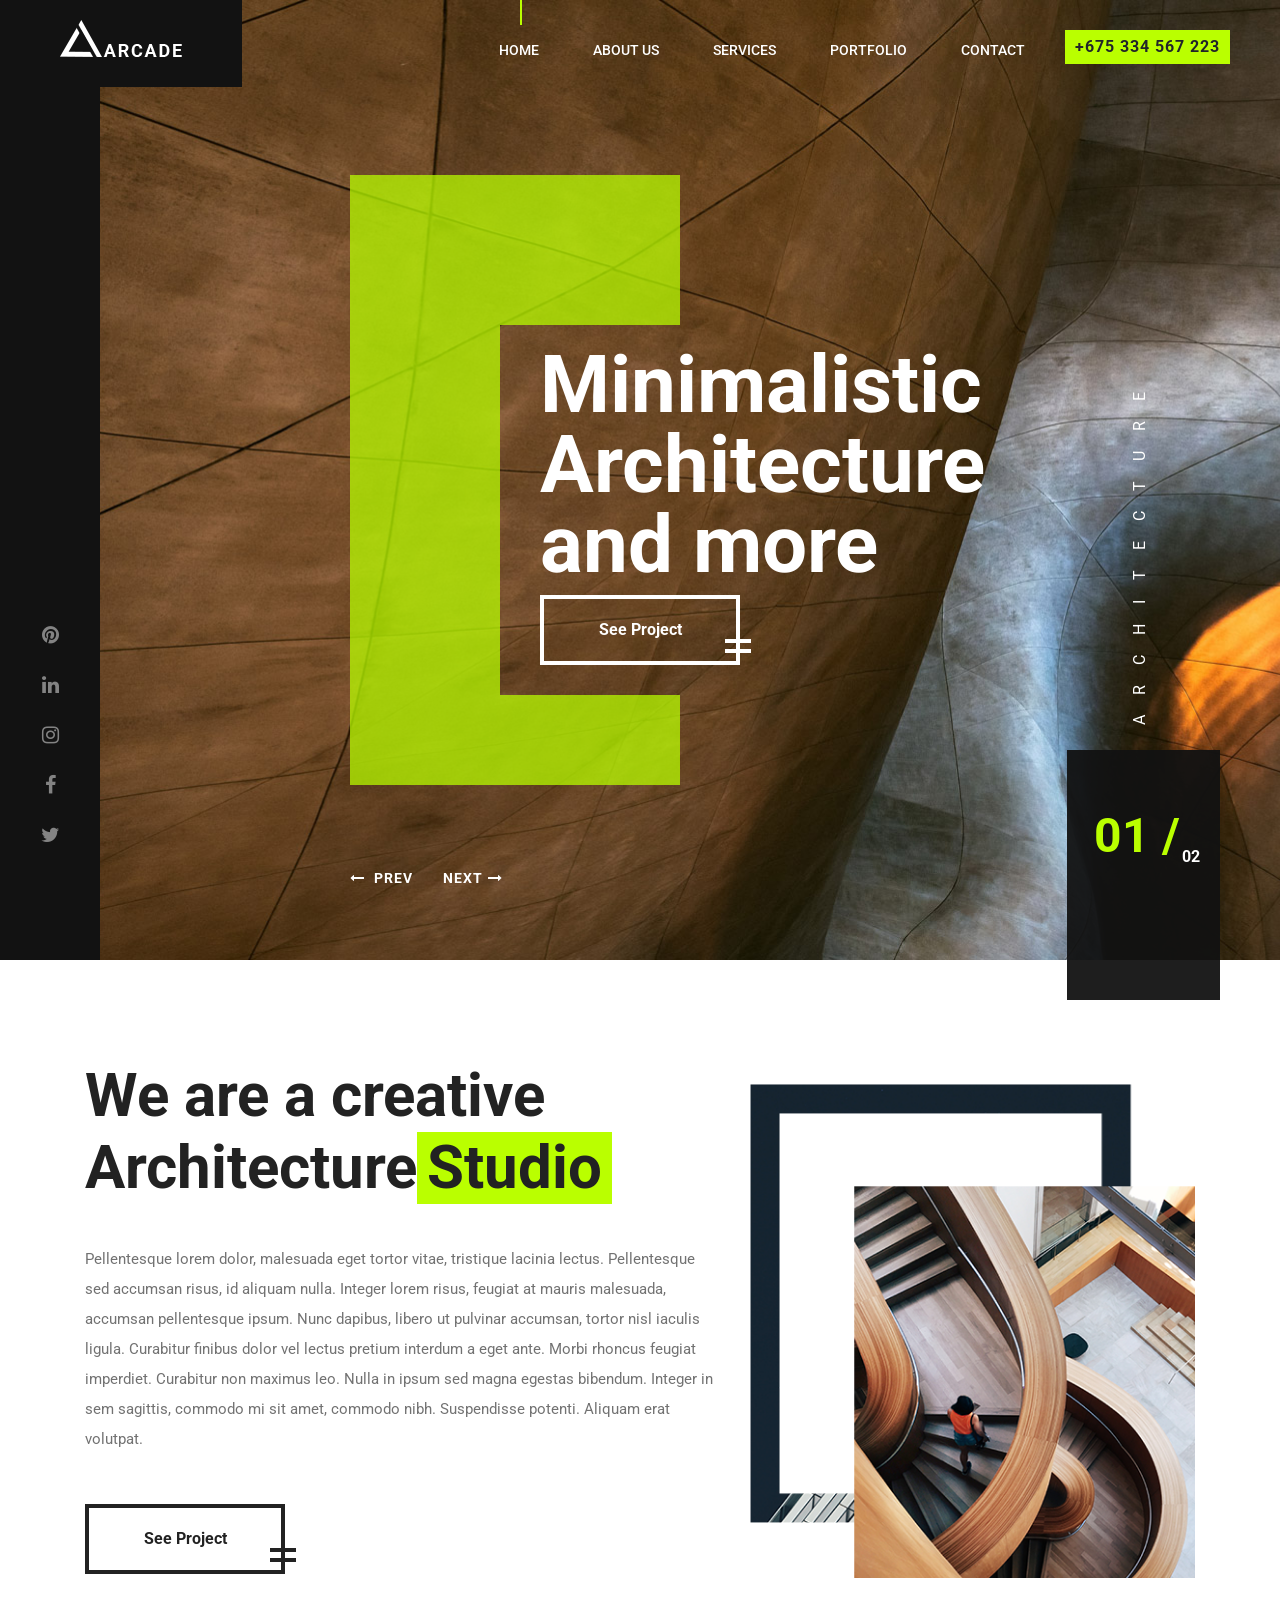
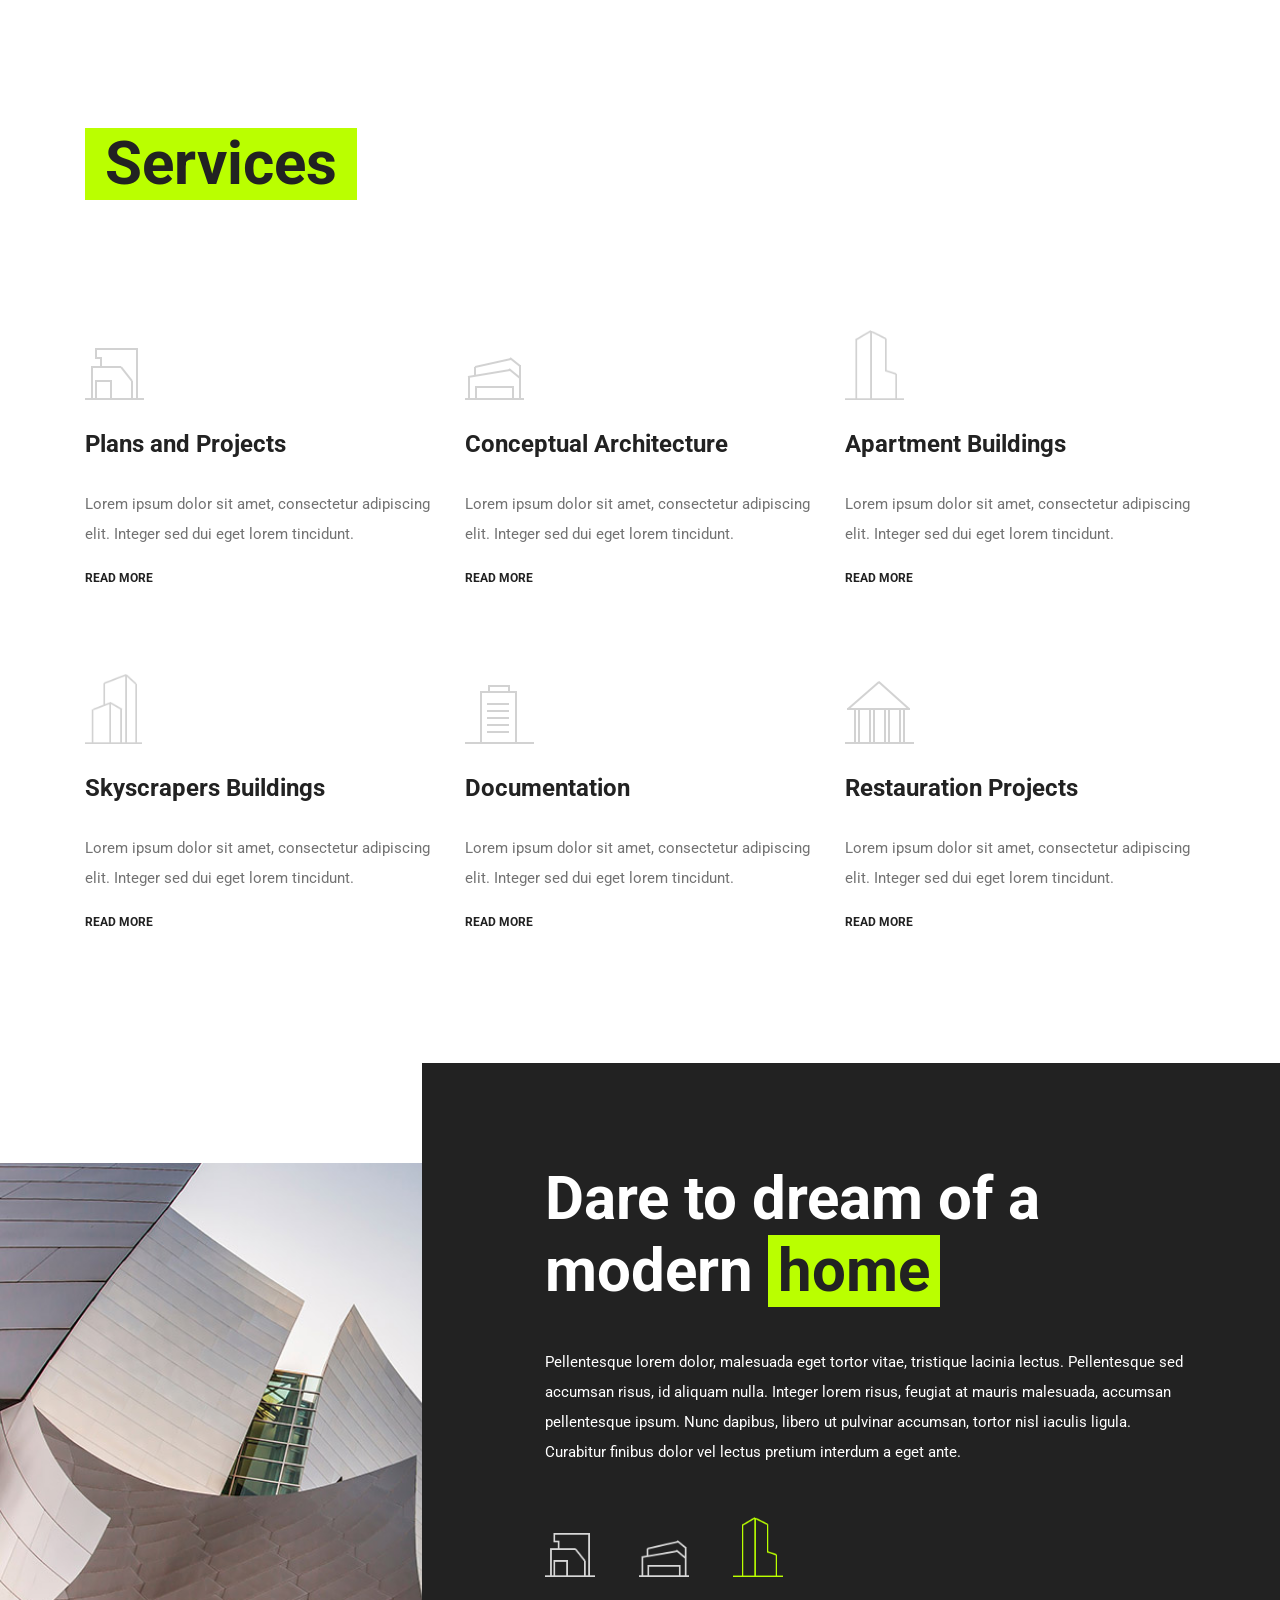
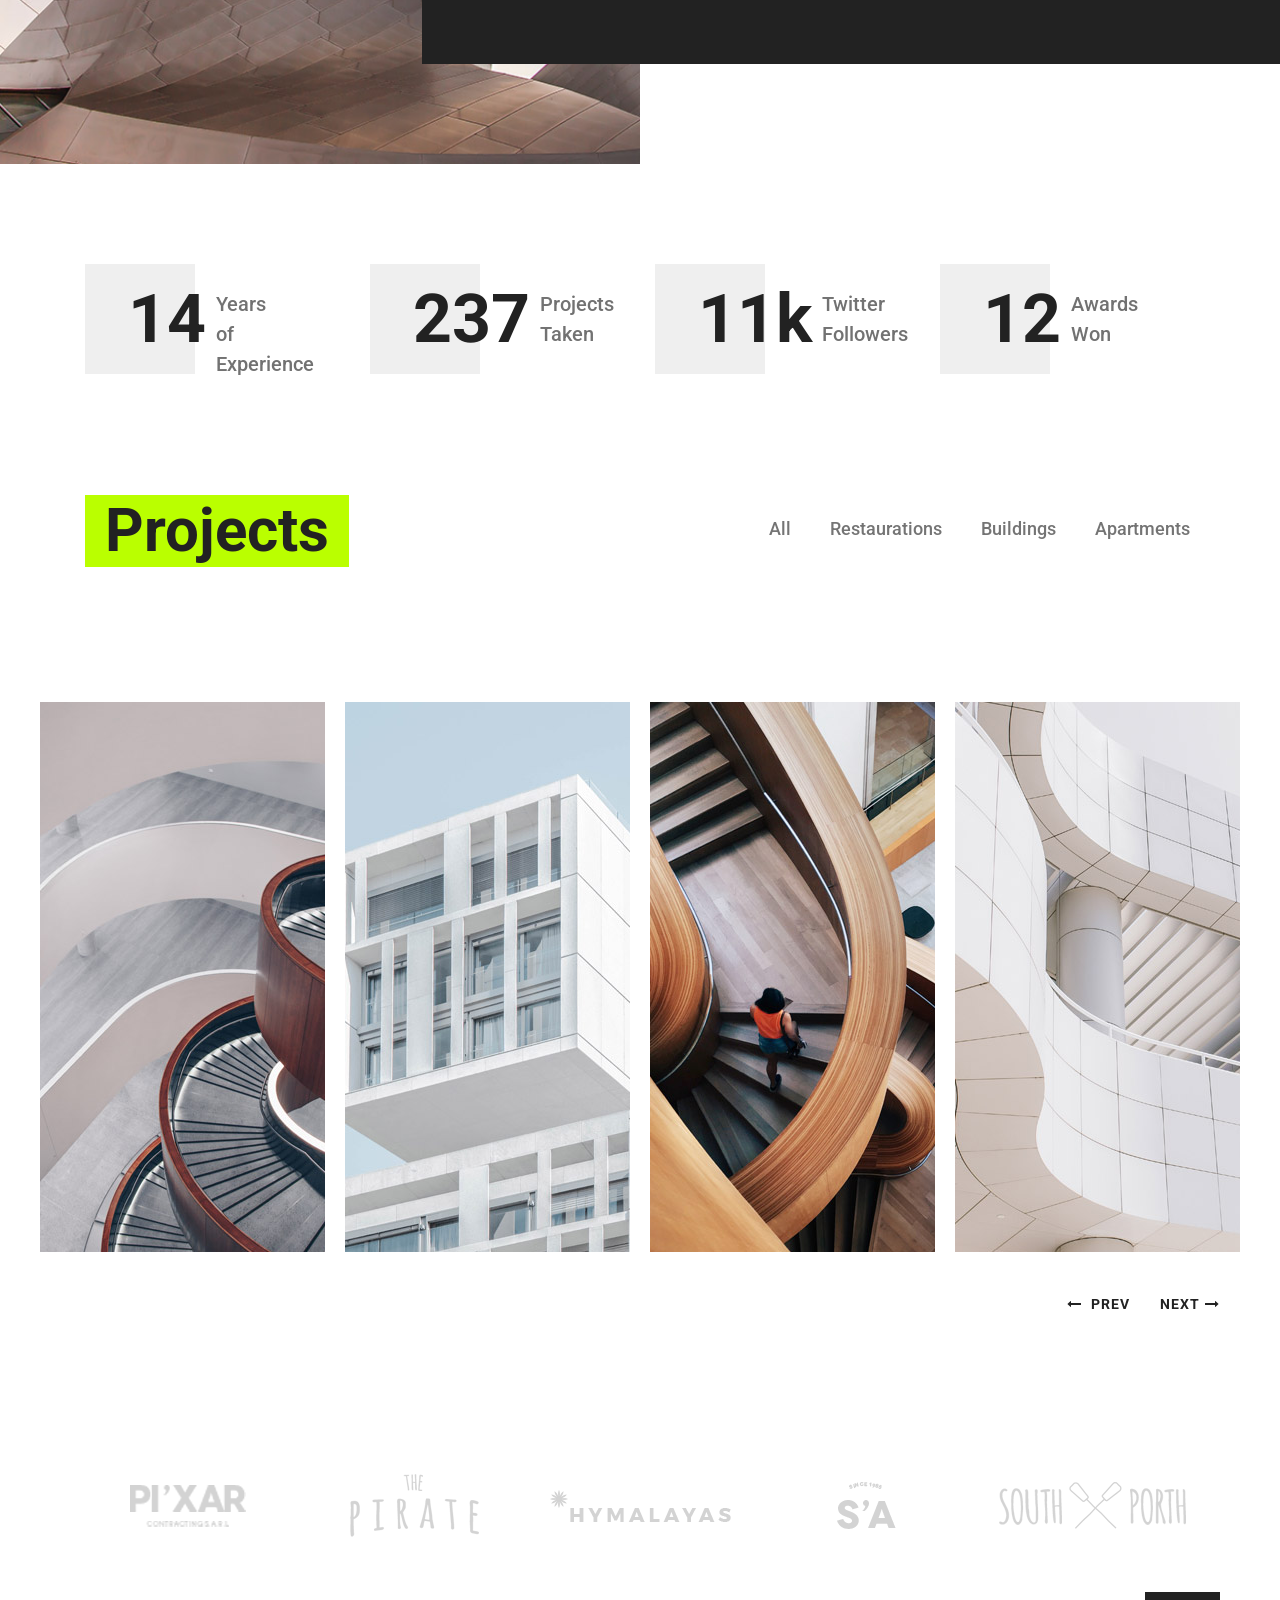
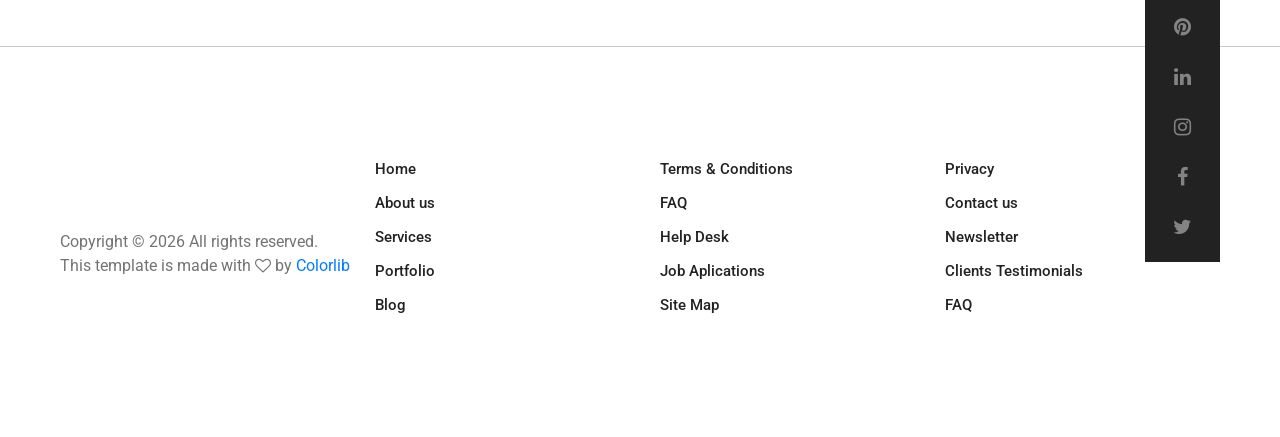
==== index.html @ 931fab8c "adding html" ====
<!DOCTYPE html>
<html lang="en">
<head>
	<title>Arcade - Architecture</title>
	<meta charset="UTF-8">
	<meta name="description" content="Arcade - Architecture Template">
	<meta name="keywords" content="arcade, architecture, onepage, creative, html">
	<meta name="viewport" content="width=device-width, initial-scale=1.0">
	<!-- Favicon -->   
	<link href="img/favicon.ico" rel="shortcut icon"/>

	<!-- Google Fonts -->
	<link href="https://fonts.googleapis.com/css?family=Roboto:300,400,500,700" rel="stylesheet">

	<!-- Stylesheets -->
	<link rel="stylesheet" href="css/bootstrap.min.css"/>
	<link rel="stylesheet" href="css/font-awesome.min.css"/>
	<link rel="stylesheet" href="css/animate.css"/>
	<link rel="stylesheet" href="css/owl.carousel.css"/>
	<link rel="stylesheet" href="css/style.css"/>


	<!--[if lt IE 9]>
	  <script src="https://oss.maxcdn.com/html5shiv/3.7.2/html5shiv.min.js"></script>
	  <script src="https://oss.maxcdn.com/respond/1.4.2/respond.min.js"></script>
	<![endif]-->

</head>
<body>
	<!-- Page Preloder -->
	<div id="preloder">
		<div class="loader"></div>
	</div>
	
	<!-- Header section start -->   
	<header class="header-area">
		<a href="home.html" class="logo-area">
			<img src="img/logo.png" alt="">
		</a>
		<div class="nav-switch">
			<i class="fa fa-bars"></i>
		</div>
		<div class="phone-number">+675 334 567 223</div>
		<nav class="nav-menu">
			<ul>
				<li class="active"><a href="home.html">Home</a></li>
				<li><a href="about.html">About us</a></li>
				<li><a href="service.html">Services</a></li>
				<li><a href="portfolio.html">Portfolio</a></li>
				<li><a href="contact.html">Contact</a></li>
			</ul>
		</nav>
	</header>
	<!-- Header section end -->   


	<!-- Hero section start -->
	<section class="hero-section">
		<!-- left social link ber -->
		<div class="left-bar">
			<div class="left-bar-content">
				<div class="social-links">
					<a href="#"><i class="fa fa-pinterest"></i></a>
					<a href="#"><i class="fa fa-linkedin"></i></a>
					<a href="#"><i class="fa fa-instagram"></i></a>
					<a href="#"><i class="fa fa-facebook"></i></a>
					<a href="#"><i class="fa fa-twitter"></i></a>
				</div>
			</div>
		</div>
		<!-- hero slider area -->
		<div class="hero-slider">
			<div class="hero-slide-item set-bg" data-setbg="img/bg.jpg">
				<div class="slide-inner">
					<div class="slide-content">
					<h2>Minimalistic <br>Architecture <br> and more</h2>
					<a href="#" class="site-btn sb-light">See Project</a>
					</div>	
				</div>
			</div>	
			<div class="hero-slide-item set-bg" data-setbg="img/bg.jpg">
				<div class="slide-inner">
					<div class="slide-content">
					<h2>Minimalistic <br>Architecture <br> and more</h2>
					<a href="#" class="site-btn sb-light">See Project</a>
					</div>	
				</div>
			</div>	
		</div>
		<div class="slide-num-holder" id="snh-1"></div>
		<div class="hero-right-text">architecture</div>
	</section>
	<!-- Hero section end -->


	<!-- Intro section start -->
	<section class="intro-section pt100 pb50">
		<div class="container">
			<div class="row">
				<div class="col-lg-7 intro-text mb-5 mb-lg-0">
					<h2 class="sp-title">We are a creative Architecture<span>Studio</span></h2>
					<p>Pellentesque lorem dolor, malesuada eget tortor vitae, tristique lacinia lectus. Pellentesque sed accumsan risus, id aliquam nulla. Integer lorem risus, feugiat at mauris malesuada, accumsan pellentesque ipsum. Nunc dapibus, libero ut pulvinar accumsan, tortor nisl iaculis ligula. Curabitur finibus dolor vel lectus pretium interdum a eget ante. Morbi rhoncus feugiat imperdiet. Curabitur non maximus leo. Nulla in ipsum sed magna egestas bibendum. Integer in sem sagittis, commodo mi sit amet, commodo nibh. Suspendisse potenti. Aliquam erat volutpat. </p>
					<a href="#" class="site-btn sb-dark">See Project</a>
				</div>
				<div class="col-lg-5 pt-4">
					<img src="img/intro.png" alt="">
				</div>
			</div>
		</div>
	</section>
	<!-- Intro section end -->


	<!-- Service section start -->
	<section class="service-section spad">
		<div class="container">
			<div class="section-title">
				<h2>Services</h2>
			</div>
			<div class="row">
				<div class="col-lg-4 col-md-6">
					<div class="service-box">
						<div class="sb-icon">
							<div class="sb-img-icon">
								<img src="img/icon/dark/1.png" alt="">
							</div>
						</div>
						<h3>Plans and Projects</h3>
						<p>Lorem ipsum dolor sit amet, consectetur adipiscing elit. Integer sed dui eget lorem tincidunt.</p>
						<a href="#" class="readmore">READ MORE</a>
					</div>
				</div>
				<div class="col-lg-4 col-md-6">
					<div class="service-box">
						<div class="sb-icon">
							<div class="sb-img-icon">
								<img src="img/icon/dark/2.png" alt="">
							</div>
						</div>
						<h3>Conceptual Architecture</h3>
						<p>Lorem ipsum dolor sit amet, consectetur adipiscing elit. Integer sed dui eget lorem tincidunt.</p>
						<a href="#" class="readmore">READ MORE</a>
					</div>
				</div>
				<div class="col-lg-4 col-md-6">
					<div class="service-box">
						<div class="sb-icon">
							<div class="sb-img-icon">
								<img src="img/icon/dark/3.png" alt="">
							</div>
						</div>
						<h3>Apartment Buildings</h3>
						<p>Lorem ipsum dolor sit amet, consectetur adipiscing elit. Integer sed dui eget lorem tincidunt.</p>
						<a href="#" class="readmore">READ MORE</a>
					</div>
				</div>
				<div class="col-lg-4 col-md-6">
					<div class="service-box">
						<div class="sb-icon">
							<div class="sb-img-icon">
								<img src="img/icon/dark/4.png" alt="">
							</div>
						</div>
						<h3>Skyscrapers Buildings</h3>
						<p>Lorem ipsum dolor sit amet, consectetur adipiscing elit. Integer sed dui eget lorem tincidunt.</p>
						<a href="#" class="readmore">READ MORE</a>
					</div>
				</div>
				<div class="col-lg-4 col-md-6">
					<div class="service-box">
						<div class="sb-icon">
							<div class="sb-img-icon">
								<img src="img/icon/dark/5.png" alt="">
							</div>
						</div>
						<h3>Documentation</h3>
						<p>Lorem ipsum dolor sit amet, consectetur adipiscing elit. Integer sed dui eget lorem tincidunt.</p>
						<a href="#" class="readmore">READ MORE</a>
					</div>
				</div>
				<div class="col-lg-4 col-md-6">
					<div class="service-box">
						<div class="sb-icon">
							<div class="sb-img-icon">
								<img src="img/icon/dark/6.png" alt="">
							</div>
						</div>
						<h3>Restauration Projects</h3>
						<p>Lorem ipsum dolor sit amet, consectetur adipiscing elit. Integer sed dui eget lorem tincidunt.</p>
						<a href="#" class="readmore">READ MORE</a>
					</div>
				</div>
			</div>
		</div>
	</section>
	<!-- Service section end -->



	<!-- CTA section start -->
	<section class="cta-section pt100 pb50">
		<div class="cta-image-box"></div>
		<div class="container">
			<div class="row">
				<div class="col-lg-7 pl-lg-0 offset-lg-5 cta-content">
					<h2 class="sp-title">Dare to dream of a modern <span>home</span></h2>
					<p>Pellentesque lorem dolor, malesuada eget tortor vitae, tristique lacinia lectus. Pellentesque sed accumsan risus, id aliquam nulla. Integer lorem risus, feugiat at mauris malesuada, accumsan pellentesque ipsum. Nunc dapibus, libero ut pulvinar accumsan, tortor nisl iaculis ligula. Curabitur finibus dolor vel lectus pretium interdum a eget ante. </p>
					<div class="cta-icons">
						<div class="cta-img-icon">
							<img src="img/icon/light/1.png" alt="">
						</div>
						<div class="cta-img-icon">
							<img src="img/icon/light/2.png" alt="">
						</div>
						<div class="cta-img-icon">
							<img src="img/icon/color/3.png" alt="">
						</div>
					</div>
				</div>
			</div>
		</div>
	</section>
	<!-- CTA section end -->


	<!-- Milestones section Start -->
	<section class="milestones-section spad">
		<div class="container">
			<div class="row">
				<div class="col-lg-3 col-md-6">
					<div class="milestone">
						<h2>14</h2>
						<p>Years <br>of <br>Experience</p>
					</div>
				</div>
				<div class="col-lg-3 col-md-6">
					<div class="milestone">
						<h2>237</h2>
						<p>Projects <br>Taken</p>
					</div>
				</div>
				<div class="col-lg-3 col-md-6">
					<div class="milestone">
						<h2>11k</h2>
						<p>Twitter <br>Followers</p>
					</div>
				</div>
				<div class="col-lg-3 col-md-6">
					<div class="milestone">
						<h2>12</h2>
						<p>Awards <br>Won</p>
					</div>
				</div>
			</div>
		</div>
	</section>
	<!-- Milestones section end -->


	<!-- Projects section start -->
	<div class="projects-section pb50">
		<div class="container">
			<div class="row">
				<div class="col-lg-3">
					<div class="section-title">
						<h1>Projects</h1>
					</div>
				</div>
				<div class="col-lg-9">
					<ul class="projects-filter-nav">
						<li class="btn-filter" data-filter="*">All</li>
						<li class="btn-filter" data-filter=".rest">Restaurations</li>
						<li class="btn-filter" data-filter=".build">Buildings</li>
						<li class="btn-filter" data-filter=".apart">Apartments</li>
					</ul>
				</div>
			</div>
		</div>                      
		<div id="projects-carousel" class="projects-slider">
			<div class="single-project set-bg rest" data-setbg="img/projects/1.jpg">
				<div class="project-content">
					<h2>Biggest <br> Restaurations</h2>
					<p>Jan 19, 2018</p>
					<a href="#" class="seemore">See Project </a>
				</div>
			</div>
			<div class="single-project set-bg build" data-setbg="img/projects/2.jpg">
				<div class="project-content">
					<h2>Office <br> Building</h2>
					<p>Jan 19, 2018</p>
					<a href="#" class="seemore">See Project </a>
				</div>
			</div>
			<div class="single-project set-bg apart" data-setbg="img/projects/3.jpg">
				<div class="project-content">
					<h2>Nice <br> Apartments</h2>
					<p>Jan 19, 2018</p>
					<a href="#" class="seemore">See Project </a>
				</div>
			</div>
			<div class="single-project set-bg rest" data-setbg="img/projects/4.jpg">
				<div class="project-content">
					<h2>Biggest <br> Restaurations</h2>
					<p>Jan 19, 2018</p>
					<a href="#" class="seemore">See Project </a>
				</div>
			</div>
			<div class="single-project set-bg apart" data-setbg="img/projects/2.jpg">
				<div class="project-content">
					<h2>Office <br> Building</h2>
					<p>Jan 19, 2018</p>
					<a href="#" class="seemore">See Project </a>
				</div>
			</div>
		</div>
	</div>
	<!-- Projects section end -->


	<!-- Clients section start -->
	<div class="client-section spad">
		<div class="container">
			<div id="client-carousel" class="client-slider">
				<div class="single-brand">
					<a href="#">
						<img src="img/clients/1.png" alt="">
					</a>
				</div>
				<div class="single-brand">
					<a href="#">
						<img src="img/clients/2.png" alt="">
					</a>
				</div>
				<div class="single-brand">
					<a href="#">
						<img src="img/clients/3.png" alt="">
					</a>
				</div>
				<div class="single-brand">
					<a href="#">
						<img src="img/clients/4.png" alt="">
					</a>
				</div>
				<div class="single-brand">
					<a href="#">
						<img src="img/clients/5.png" alt="">
					</a>
				</div>
			</div>
		</div>
	</div>
	<!-- Clients section end -->


	<!-- Footer section start -->
	<footer class="footer-section">
		<div class="footer-social">
			<div class="social-links">
				<a href="#"><i class="fa fa-pinterest"></i></a>
				<a href="#"><i class="fa fa-linkedin"></i></a>
				<a href="#"><i class="fa fa-instagram"></i></a>
				<a href="#"><i class="fa fa-facebook"></i></a>
				<a href="#"><i class="fa fa-twitter"></i></a>
			</div>
		</div>
		<div class="container">
			<div class="row">
				<div class="col-lg-9 offset-lg-3">
					<div class="row">
						<div class="col-md-4">
							<div class="footer-item">
								<ul>
									<li><a href="#">Home</a></li>
									<li><a href="#">About us</a></li>
									<li><a href="#">Services</a></li>
									<li><a href="#">Portfolio</a></li>
									<li><a href="#">Blog</a></li>
								</ul>
							</div>
						</div>
						<div class="col-md-4">
							<div class="footer-item">
								<ul>
									<li><a href="#">Terms & Conditions</a></li>
									<li><a href="#">FAQ</a></li>
									<li><a href="#">Help Desk</a></li>
									<li><a href="#">Job Aplications</a></li>
									<li><a href="#">Site Map</a></li>
								</ul>
							</div>
						</div>
						<div class="col-md-4">
							<div class="footer-item">
								<ul>
									<li><a href="#">Privacy</a></li>
									<li><a href="#">Contact us</a></li>
									<li><a href="#">Newsletter</a></li>
									<li><a href="#">Clients Testimonials</a></li>
									<li><a href="#">FAQ</a></li>
								</ul>
							</div>
						</div>
					</div>
				</div>
			</div>
		</div>

		<!-- Link back to Colorlib can't be removed. Template is licensed under CC BY 3.0. -->
     <div class="copyright">Copyright &copy; <script>document.write(new Date().getFullYear());</script> All rights reserved.  <br>This template is made with <i class="fa fa-heart-o" aria-hidden="true"></i> by <a href="https://colorlib.com" target="_blank">Colorlib</a></div>
    <!-- Link back to Colorlib can't be removed. Template is licensed under CC BY 3.0. -->

	</footer>
	<!-- Footer section end -->




	<!--====== Javascripts & Jquery ======-->
	<script src="js/jquery-2.1.4.min.js"></script>
	<script src="js/bootstrap.min.js"></script>
	<script src="js/isotope.pkgd.min.js"></script>
	<script src="js/owl.carousel.min.js"></script>
	<script src="js/jquery.owl-filter.js"></script>
	<script src="js/magnific-popup.min.js"></script>
	<script src="js/circle-progress.min.js"></script>
	<script src="js/main.js"></script>
</body>
</html>
---- css/style.css ----
/* =================================
------------------------------------
  Arcade - Architecture
  Version: 1.0
 ------------------------------------ 
 ====================================*/





/*----------------------------------------*/
/* Template default CSS
/*----------------------------------------*/
html,
body {
	height: 100%;
	font-family: 'Roboto', sans-serif;
}

h1,
h2,
h3,
h4,
h5,
h6 {
	color: #222222;
	margin: 0;
	margin-bottom: 10px;
	font-weight: 700;
}

h1 {
	font-size: 60px;
	margin-bottom: 40px;
}

h1 span {
	background: #baff00;
	padding: 0 10px;
	color: #222222;
	display: inline-block;
}

h2 {
	font-size: 36px;
}

h3 {
	font-size: 24px;
	margin-bottom: 30px;
}

h4 {
	font-size: 15px;
}

p {
	font-size: 15px;
	color: #727272;
	line-height: 2;
}

img {
	max-width: 100%;
}

input:focus,
select:focus,
button:focus,
textarea:focus {
	outline: none;
}

a:hover,
a:focus {
	text-decoration: none;
	outline: none;
}

ul,
ol {
	padding: 0;
	margin: 0;
}

/*------------------------
  Helper css
--------------------------*/
.sp-title {
	font-size: 60px;
	margin-bottom: 40px;
}

.sp-title span {
	background: #baff00;
	padding: 0 10px;
	color: #222222;
	display: inline-block;
}

.pt100 {
	padding-top: 100px;
}

.pb100 {
	padding-bottom: 100px;
}

.pt50 {
	padding-top: 50px;
}

.pb50 {
	padding-bottom: 50px;
}

.mb100 {
	margin-bottom: 100px;
}

.spad {
	padding: 100px 0;
}

.section-title {
	margin-bottom: 75px;
}

.section-title h1,
.section-title h2 {
	display: inline-block;
	background: #baff00;
	padding: 0 20px;
	margin-bottom: 0;
	font-size: 60px;
}

.set-bg {
	background-size: cover;
	background-repeat: no-repeat;
}

/*------------------------
  Common element css
--------------------------*/
/*=== Preloder ===*/
#preloder {
	position: fixed;
	width: 100%;
	height: 100%;
	top: 0;
	left: 0;
	z-index: 999999;
	background: #fff;
}

.loader {
	width: 30px;
	height: 30px;
	border: 3px solid #000;
	position: absolute;
	top: 50%;
	left: 50%;
	margin-top: -13px;
	margin-left: -13px;
	border-radius: 60px;
	border-left-color: transparent;
	animation: loader 0.8s linear infinite;
	-webkit-animation: loader 0.8s linear infinite;
	}

@keyframes loader {
	0% {
		transform: rotate(0deg);
	}
	50% {
		transform: rotate(180deg);
	}
	100% {
		transform: rotate(360deg);
	}
}

@-webkit-keyframes loader {
	0% {
		-webkit-transform: rotate(0deg);
	}
	50% {
		-webkit-transform: rotate(180deg);
	}
	100% {
		-webkit-transform: rotate(360deg);
	}
}
.site-btn {
	display: inline-block;
	font-weight: 700;
	border: 4px solid;
	min-width: 200px;
	text-align: center;
	padding: 19px 0;
	position: relative;
	background-color: transparent;
	margin-right: 15px;
	z-index: 1;
}

.site-btn:after,
.site-btn:before {
	position: absolute;
	content: "";
	width: 26px;
	height: 4px;
	right: -15px;
}

.site-btn:after {
	bottom: 8px;
}

.site-btn:before {
	bottom: 18px;
}

.site-btn.sb-light {
	color: #fff;
}

.site-btn.sb-light:after,
.site-btn.sb-light:before {
	background: #fff;
}

.site-btn.sb-dark {
	color: #222222;
}

.site-btn.sb-dark:after,
.site-btn.sb-dark:before {
	background: #222222;
}

.site-btn.sb-solid-color {
	background: #baff00;
	border-color: #baff00;
}

.site-btn.sb-solid-color:after,
.site-btn.sb-solid-color:before {
	background: #222222;
}

.site-btn.sb-solid-dark {
	background: #222;
	border-color: #222;
	color: #baff00;
}

.site-btn.sb-solid-dark:after,
.site-btn.sb-solid-dark:before {
	background: #baff00;
}

.element {
	margin-bottom: 100px;
}

/*===  Accordion ===*/
.accordion-area .panel {
	margin-bottom: 15px;
}

.accordion-area .panel-header {
	background: #f0f0f0;
	display: block;
	padding: 12px 50px;
	font-size: 14px;
	font-weight: 700;
	position: relative;
	-webkit-transition: all 0.4s ease-out 0s;
	-o-transition: all 0.4s ease-out 0s;
	transition: all 0.4s ease-out 0s;
}

.accordion-area .panel-header.active {
	background: #baff00;
}

.accordion-area .panel-header.active .panel-link:after {
	content: "-";
}

.accordion-area .panel-header.active .panel-link.collapsed:after {
	content: "+";
}

.accordion-area .panel-link {
	position: absolute;
	right: 0;
	top: 0;
	height: 100%;
	width: 50px;
	background: #baff00;
	border: none;
	cursor: pointer;
}

.accordion-area .panel-body p {
	font-size: 14px;
	margin-bottom: 0;
	padding-top: 25px;
}

.accordion-area .panel-body {
	padding: 0 5px;
}

.accordion-area .panel-link:after {
	content: "+";
	position: absolute;
	left: 50%;
	font-size: 16px;
	font-weight: 700;
	top: 50%;
	line-height: 16px;
	margin-top: -8px;
	margin-left: -4px;
}

/*===  Tab  ===*/
.tab-element .nav-tabs {
	border-bottom: none;
	margin-bottom: 35px;
}

.tab-element .nav-tabs .nav-link {
	border: none;
	background: #f0f0f0;
	border-radius: 0;
	margin-right: 5px;
	font-size: 14px;
	font-weight: 500;
	color: #222;
	padding: 15px 30px;
}

.tab-element .nav-tabs .nav-link.active {
	background: #baff00;
}

.tab-element .nav-tabs .nav-link.active,
.tab-element .nav-tabs .nav-link:hover {
	border: none;
}

.tab-element .tab-pane h4 {
	font-size: 18px;
	margin: 25px 0 20px;
}

.tab-element .tab-pane p {
	font-size: 14px;
}

/*===  Loader ===*/
.circle-progress {
	text-align: center;
	padding-top: 30px;
	display: inline-block;
}

.circle-progress .prog-circle {
	position: relative;
	margin-bottom: -155px;
}

.circle-progress .prog-circle:after {
	position: absolute;
	content: "";
	width: 177px;
	height: 177px;
	left: 9px;
	top: 9px;
	border-radius: 50%;
	border: 2px solid #fff;
	z-index: 1;
}

.circle-progress canvas {
	-webkit-transform: rotate(90deg);
	-ms-transform: rotate(90deg);
	transform: rotate(90deg);
}

.circle-progress .progress-info {
	width: 100%;
	border-radius: 150px;
	margin: 0 auto;
	padding-top: 22px;
}

.circle-progress .progress-info h2 {
	font-size: 48px;
}

.circle-progress .prog-title {
	text-align: center;
	margin-top: 100px;
}

.circle-progress .prog-title h3 {
	font-size: 18px;
	color: #727272;
}

.img-popup-warp .mfp-content {
	opacity: 0;
	-webkit-transform: scale(0.8);
	    -ms-transform: scale(0.8);
	        transform: scale(0.8);
	-webkit-transition: all 0.4s;
	-o-transition: all 0.4s;
	transition: all 0.4s;
}

.img-popup-warp.mfp-ready .mfp-content {
	opacity: 1;
	-webkit-transform: scale(1);
	    -ms-transform: scale(1);
	        transform: scale(1);
}

/*----------------------------------------*/
/*  Header CSS
/*----------------------------------------*/
.header-area {
	position: absolute;
	width: 100%;
	top: 0;
	z-index: 50;
}

.logo-area {
	float: left;
	display: inline-block;
	background: #121212;
	padding: 20px 60px 30px;
}

.phone-number {
	float: right;
	display: inline-block;
	padding: 5px 10px;
	background: #baff00;
	font-weight: 700;
	letter-spacing: 1px;
	margin-top: 30px;
	margin-right: 50px;
}

.nav-switch {
	display: none;
}

.nav-menu {
	display: inline-block;
	float: right;
}

.nav-menu ul {
	list-style: none;
}

.nav-menu ul li {
	display: inline;
}

.nav-menu ul li a {
	display: inline-block;
	padding: 40px 10px 5px;
	text-transform: uppercase;
	margin-right: 30px;
	font-size: 14px;
	color: #fff;
	font-weight: 500;
	position: relative;
}

.nav-menu ul li a:after {
	position: absolute;
	content: "";
	width: 2px;
	height: 0;
	left: 50%;
	margin-left: 1px;
	top: 0;
	background: #baff00;
	-webkit-transition: all 0.4s;
	-o-transition: all 0.4s;
	transition: all 0.4s;
}

.nav-menu ul li a:hover:after {
	height: 25px;
}

.nav-menu ul li.active>a:after {
	height: 25px;
}

/*---------------------------------------*/
/*  Hero Section CSS
/*----------------------------------------*/
.hero-section {
	height: 960px;
	background: #ededed;
	position: relative;
}

.left-bar {
	position: absolute;
	width: 100px;
	height: 100%;
	background: #121212;
	z-index: 20;
}

.left-bar .left-bar-content {
	position: absolute;
	width: 100%;
	bottom: 0;
	text-align: center;
	margin-bottom: 90px;
}

.social-links a {
	display: block;
	color: #838383;
	margin-bottom: 20px;
	font-size: 20px;
	-webkit-transition: all 0.4s;
	-o-transition: all 0.4s;
	transition: all 0.4s;
}

.social-links a:hover {
	color: #baff00;
}

.hero-right-text {
	position: absolute;
	right: 140px;
	-webkit-transform: rotate(-90deg);
	    -ms-transform: rotate(-90deg);
	        transform: rotate(-90deg);
	-webkit-transform-origin: right center;
	    -ms-transform-origin: right center;
	        transform-origin: right center;
	bottom: 60%;
	z-index: 30;
	color: #fff;
	text-transform: uppercase;
	letter-spacing: 20px;
}

.hero-slider .hero-slide-item {
	width: 100%;
	height: 960px;
	display: table;
}

.hero-slider .hero-slide-item .slide-inner {
	display: table-cell;
	vertical-align: middle;
	position: relative;
}

.hero-slider .owl-nav {
	position: absolute;
	display: inline-block;
	left: 350px;
	bottom: 70px;
}

.hero-slider .owl-nav .owl-prev,
.hero-slider .owl-nav .owl-next {
	display: inline-block;
	margin-right: 30px;
	font-size: 14px;
	font-weight: 700;
	color: #fff;
	letter-spacing: 1px;
	-webkit-transition: all 0.4s;
	-o-transition: all 0.4s;
	transition: all 0.4s;
}

.hero-slider .owl-nav .owl-prev:hover,
.hero-slider .owl-nav .owl-next:hover {
	color: #baff00;
}

.hero-slider .owl-nav .owl-prev i {
	margin-right: 5px;
}

.hero-slider .owl-nav .owl-next {
	margin-right: 0px;
}

.hero-slider .owl-nav .owl-next i {
	margin-left: 5px;
}

.slide-num-holder {
	width: 153px;
	height: 250px;
	position: absolute;
	right: 60px;
	background: rgba(18, 18, 18, 0.95);
	bottom: -40px;
	z-index: 111;
	text-align: right;
	padding-right: 20px;
	padding-top: 60px;
	color: #fff;
	font-weight: 700;
}

.slide-num-holder span {
	font-size: 48px;
	color: #baff00;
	position: relative;
	top: -10px;
	right: -10px;
}

.slide-content {
	margin-left: 350px;
	margin-bottom: 50px;
	padding-left: 190px;
	padding-top: 170px;
	padding-bottom: 70px;
	position: relative;
	opacity: 0;
	-webkit-transition: all 0.6s;
	-o-transition: all 0.6s;
	transition: all 0.6s;
}

.slide-content:after {
	position: absolute;
	content: "";
	height: calc(100% + 50px);
	width: 330px;
	border-top: 150px solid #baff00;
	border-left: 150px solid #baff00;
	border-bottom: 90px solid #baff00;
	top: 0;
	left: 0;
	opacity: 0.73;
}

.slide-content h2 {
	color: #fff;
	font-size: 80px;
	line-height: 80px;
}

.owl-item.active .slide-content {
	opacity: 1;
}

/*----------------------------------------*/
/*  Intro Section CSS
/*----------------------------------------*/
.intro-text p {
	margin-bottom: 50px;
}

/*----------------------------------------*/
/*  Service Section CSS
/*----------------------------------------*/
.service-box {
	margin-bottom: 30px;
}

.service-box .sb-icon {
	margin-bottom: 30px;
	width: 100px;
	height: 125px;
	text-align: center;
	position: relative;
	overflow: hidden;
	background-color: transparent;
	-webkit-transition: all 0.4s;
	-o-transition: all 0.4s;
	transition: all 0.4s;
}

.service-box .sb-icon .sb-img-icon {
	position: absolute;
	left: 0;
	bottom: 0;
	-webkit-transition: all 0.3s;
	-o-transition: all 0.3s;
	transition: all 0.3s;
}

.service-box .sb-icon .sb-img-icon img {
	opacity: 0.2;
	max-height: 70px;
	-webkit-transition: all 0.3s;
	-o-transition: all 0.3s;
	transition: all 0.3s;
}

.service-box .sb-icon::after {
	content: "";
	position: absolute;
	width: 100%;
	height: 100%;
	background: #fff;
	left: 25px;
	top: -80px;
	-webkit-transform: rotate(-65deg);
	    -ms-transform: rotate(-65deg);
	        transform: rotate(-65deg);
}

.service-box .readmore {
	font-size: 12px;
	font-weight: 700;
	color: #222222;
	display: inline-block;
	padding: 2px 0;
	background-color: transparent;
	-webkit-transition: all 0.4s;
	-o-transition: all 0.4s;
	transition: all 0.4s;
}

.service-box:hover .sb-icon {
	background-color: #baff00;
}

.service-box:hover .sb-icon .sb-img-icon {
	left: 15px;
	margin-bottom: 5px;
}

.service-box:hover .sb-icon .sb-img-icon img {
	opacity: 1;
}

.service-box:hover .readmore {
	background-color: #baff00;
	padding: 2px 10px;
}

/*----------------------------------------*/
/*  CTA Section CSS
/*----------------------------------------*/
.cta-section {
	position: relative;
	margin-bottom: 100px;
}

.cta-section:after {
	content: "";
	position: absolute;
	width: 67%;
	height: 100%;
	right: 0;
	top: 0;
	background: #222222;
	z-index: 2;
}

.cta-section .cta-image-box {
	position: absolute;
	width: 50%;
	height: 100%;
	left: 0;
	background-image: url("../img/cta-img.jpg");
	background-repeat: no-repeat;
	background-size: cover;
}

.cta-section .container {
	position: relative;
	z-index: 9;
}

.cta-section .cta-content h2 {
	color: #fff;
}

.cta-section .cta-content p {
	color: #fff;
	margin-bottom: 30px;
}

.cta-section .cta-content .cta-img-icon {
	display: inline-block;
	height: 80px;
	position: relative;
	width: 50px;
	margin-right: 40px;
	margin-bottom: 30px;
}

.cta-section .cta-content .cta-img-icon:last-child {
	margin-right: 0;
}

.cta-section .cta-content .cta-img-icon img {
	position: absolute;
	left: 0;
	bottom: 0;
	max-height: 100%;
}

/*----------------------------------------*/
/*  Milestones Section CSS
/*----------------------------------------*/
.milestone {
	min-height: 110px;
	padding-left: 43px;
	padding-top: 15px;
	position: relative;
}

.milestone h2 {
	margin-bottom: 0;
	font-size: 68px;
	display: inline-block;
	float: left;
	position: relative;
	z-index: 1;
}

.milestone p {
	float: left;
	font-size: 20px;
	margin-top: 10px;
	margin-left: 10px;
	line-height: 1.5;
	position: relative;
	z-index: 1;
	font-weight: 500;
}

.milestone:after {
	position: absolute;
	content: "";
	width: 110px;
	height: 110px;
	left: 0;
	top: 0;
	background: #efefef;
	-webkit-transition: all 0.3s;
	-o-transition: all 0.3s;
	transition: all 0.3s;
}

.milestone:hover:after {
	background: #baff00;
}

/*----------------------------------------*/
/*  Projects Section CSS
/*----------------------------------------*/
.projects-filter-nav {
	list-style: none;
	text-align: right;
	margin-top: 20px;
}

.projects-filter-nav li {
	display: inline-block;
	margin-left: 25px;
	color: #747474;
	font-size: 18px;
	font-weight: 500;
	padding: 0 5px;
	cursor: pointer;
	-webkit-transition: .4s;
	-o-transition: .4s;
	transition: .4s;
}

.projects-filter-nav li.btn-active {
	background: #baff00;
	color: #222222;
}

.projects-slider {
	padding: 0 40px;
	margin-top: 60px;
}

.projects-slider .single-project {
	height: 550px;
	width: 100%;
	background: #333;
	-o-transition: .8s;
	transition: .8s;
	-webkit-transition: .8s;
	-ms-transform: translateX(0);
	    transform: translateX(0);
	-webkit-transform: translateX(0);
	opacity: 1;
}

.projects-slider .single-project .project-content {
	padding: 50px;
	height: 100%;
	background: rgba(13, 13, 13, 0.5);
	-webkit-transition: all 0.4s ease 0s;
	-o-transition: all 0.4s ease 0s;
	transition: all 0.4s ease 0s;
	opacity: 0;
}

.projects-slider .single-project .project-content h2 {
	color: #fff;
	font-weight: 500;
	position: relative;
	top: 20px;
	-webkit-transition: all 0.6s ease 0s;
	-o-transition: all 0.6s ease 0s;
	transition: all 0.6s ease 0s;
}

.projects-slider .single-project .project-content p {
	color: #baff00;
	font-weight: 500;
	position: relative;
	top: 40px;
	-webkit-transition: all 0.4s ease 0s;
	-o-transition: all 0.4s ease 0s;
	transition: all 0.4s ease 0s;
}

.projects-slider .single-project .seemore {
	position: absolute;
	right: 50px;
	bottom: 30px;
	background: #baff00;
	font-size: 14px;
	font-weight: 700;
	color: #222;
	display: inline-block;
	padding: 2px 8px;
	-webkit-transition: all 0.4s ease 0s;
	-o-transition: all 0.4s ease 0s;
	transition: all 0.4s ease 0s;
}

.projects-slider .single-project:hover .project-content {
	opacity: 1;
}

.projects-slider .single-project:hover .project-content h2,
.projects-slider .single-project:hover .project-content p {
	top: 0;
}

.projects-slider .single-project:hover .seemore {
	bottom: 50px;
}

.projects-slider .single-project.__loading {
	opacity: 0;
	-ms-transform: translateX(40px);
	    transform: translateX(40px);
	-webkit-transform: translateX(40px);
}

.projects-slider .owl-nav {
	text-align: right;
	max-width: 1170px;
	margin: 40px auto 0;
}

.projects-slider .owl-nav .owl-prev,
.projects-slider .owl-nav .owl-next {
	display: inline-block;
	margin-right: 20px;
	font-size: 14px;
	font-weight: 700;
	color: #222222;
	letter-spacing: 1px;
	-webkit-transition: all 0.4s;
	-o-transition: all 0.4s;
	transition: all 0.4s;
	padding: 0 5px;
}

.projects-slider .owl-nav .owl-prev:hover,
.projects-slider .owl-nav .owl-next:hover {
	background: #baff00;
}

.projects-slider .owl-nav .owl-prev i {
	margin-right: 5px;
}

.projects-slider .owl-nav .owl-next {
	margin-right: 0px;
}

.projects-slider .owl-nav .owl-next i {
	margin-left: 5px;
}

/*----------------------------------------*/
/*  Client Section CSS
/*----------------------------------------*/
.client-slider .single-brand {
	display: table;
	height: 80px;
	width: 100%;
}

.client-slider .single-brand a {
	display: table-cell;
	vertical-align: middle;
	text-align: center;
}

.client-slider .single-brand a img {
	width: auto;
	margin: 0 auto;
	opacity: 0.2;
	-webkit-transition: all 0.4s;
	-o-transition: all 0.4s;
	transition: all 0.4s;
}

.client-slider .single-brand a:hover img {
	opacity: 1;
}

/*----------------------------------------*/
/*  Footer Section CSS
/*----------------------------------------*/
.footer-section {
	padding-top: 110px;
	padding-bottom: 110px;
	border-top: 1px solid #c8c8c8;
	position: relative;
}

.footer-section .copyright {
	position: absolute;
	top: 50%;
	margin-top: -12px;
	left: 60px;
	color: #737373;
}

.footer-section .footer-social {
	width: 75px;
	text-align: center;
	position: absolute;
	right: 60px;
	top: -55px;
	padding-top: 20px;
	background: #222;
}

.footer-item ul {
	list-style: none;
}

.footer-item ul li {
	display: block;
	margin-bottom: 10px;
}

.footer-item ul li a {
	display: inline-block;
	font-size: 15px;
	font-weight: 500;
	color: #222222;
	padding: 0 5px;
}

.footer-item ul li a:hover {
	background: #baff00;
}

/*----------------------------------------*/
/*  Other pages CSS
/*----------------------------------------*/
.page-header-section {
	height: 445px;
	padding-top: 200px;
}

.page-header-section .header-title {
	font-size: 82px;
	color: #fff;
}

.page-header-section .header-title span {
	background: none;
	color: #baff00;
}

/*----------------------------------------*/
/*  About page CSS
/*----------------------------------------*/
.testimonials-section {
	position: relative;
	margin: 60px 0;
}

.testimonials-section h1 {
	color: #fff;
}

.testimonials-section:after {
	content: "";
	position: absolute;
	width: 67%;
	height: 100%;
	right: 0;
	top: 0;
	background: #222222;
	z-index: 2;
}

.testimonials-section .testimonials-image-box {
	position: absolute;
	width: 50%;
	height: calc(100% + 120px);
	left: 0;
	top: -60px;
	background-image: url("../img/cta-img.jpg");
	background-repeat: no-repeat;
	background-size: cover;
}

.testimonials-section .container {
	position: relative;
	z-index: 9;
}

.testimonials-section .qut {
	color: #baff00;
	font-size: 36px;
	margin-bottom: 20px;
}

.ts-item p {
	color: #fff;
	font-style: italic;
	margin-bottom: 50px;
}

.ts-item h4 {
	font-size: 15px;
	font-weight: 400;
	color: #baff00;
	margin-bottom: 0;
}

.ts-item span {
	font-size: 12px;
	color: #fff;
}

.team-member {
	padding-right: 67px;
	position: relative;
}

.team-member img {
	min-width: 100%;
}

.team-member .member-info {
	position: absolute;
	padding-left: 35px;
	padding-top: 10px;
	padding-bottom: 10px;
	width: 230px;
	background: #fff;
	bottom: 37px;
	right: 0;
	-webkit-box-shadow: 6px 7px 20px rgba(114, 114, 114, 0.21);
	        box-shadow: 6px 7px 20px rgba(114, 114, 114, 0.21);
	-webkit-transition: all 0.4s;
	-o-transition: all 0.4s;
	transition: all 0.4s;
}

.team-member .member-info h2 {
	font-size: 30px;
	margin-bottom: 0;
}

.team-member .member-info p {
	color: #222222;
	font-size: 15px;
	font-weight: 500;
	margin-bottom: 0;
}

.team-member:hover .member-info {
	background: #baff00;
	-webkit-box-shadow: 0px 0px 0px rgba(114, 114, 114, 0.21);
	        box-shadow: 0px 0px 0px rgba(114, 114, 114, 0.21);
}

.promo-section {
	padding-top: 90px;
	padding-bottom: 150px;
}

.promo-text h1 {
	margin-bottom: 20px;
}

.promo-text p {
	font-size: 16px;
	font-weight: 500;
	color: #222;
	margin-bottom: 0;
}

.slide-num-holder.test-slider {
	right: auto;
	left: 100%;
	bottom: -160px;
	width: 160px;
	height: 230px;
	padding-right: 30px;
	padding-top: 80px;
}

/*----------------------------------------*/
/*  Service page CSS
/*----------------------------------------*/
.service-slider {
	position: relative;
}

.service-slider .owl-controls {
	position: absolute;
	height: 100%;
	width: 14px;
	left: 0;
	top: 0;
	display: -ms-grid;
	display: grid;
}

.service-slider .owl-dots {
	display: table-cell;
	vertical-align: middle;
}

.service-slider .owl-dots .owl-dot {
	width: 14px;
	height: 13px;
	margin-bottom: 10px;
	background: #e8e8e8;
}

.service-slider .owl-dots .owl-dot.active {
	background: #baff00;
}

.service-text h2 {
	font-size: 30px;
	margin-bottom: 30px;
}

.service-text p {
	margin-bottom: 50px;
}

.service-text ol {
	list-style: none;
}

.service-text ol li {
	font-size: 20px;
	font-weight: 700;
	color: #727272;
	margin-bottom: 20px;
}

.solid-service-box {
	text-align: center;
	background: #fff;
	padding: 50px 30px;
	-webkit-transition: all 0.4s ease-out 0s;
	-o-transition: all 0.4s ease-out 0s;
	transition: all 0.4s ease-out 0s;
}

.solid-service-box h2 {
	font-size: 48px;
	color: #727272;
	margin-bottom: 20px;
	-webkit-transition: all 0.4s;
	-o-transition: all 0.4s;
	transition: all 0.4s;
}

.solid-service-box h3 {
	margin-bottom: 20px;
}

.solid-service-box p {
	font-size: 14px;
	margin-bottom: 20px;
}

.solid-service-box .readmore {
	font-size: 12px;
	font-weight: 700;
	text-transform: uppercase;
	color: #222;
	opacity: 0;
	visibility: hidden;
	position: relative;
	bottom: -20px;
	-webkit-transition: all 0.4s;
	-o-transition: all 0.4s;
	transition: all 0.4s;
}

.solid-service-box:hover {
	background: #baff00;
}

.solid-service-box:hover h2 {
	color: #222;
}

.solid-service-box:hover .readmore {
	visibility: visible;
	opacity: 1;
	bottom: 0;
}

.promo-box {
	width: 1383px;
	margin: 0 auto;
	padding: 40px 0;
}

.promo-box .promo-text h1,
.promo-box .promo-text p {
	color: #fff;
}

/*----------------------------------------*/
/*  Blog page CSS
/*----------------------------------------*/
.blog-post {
	margin-bottom: 120px;
}

.blog-post .thumb {
	padding: 25px;
	position: relative;
}

.blog-post .thumb:after {
	position: absolute;
	content: "";
	width: 100%;
	height: calc(100% - 100px);
	top: 0;
	left: 0;
	background: #f0f0f0;
	z-index: -1;
	-webkit-transition: all 0.4s ease-out 0s;
	-o-transition: all 0.4s ease-out 0s;
	transition: all 0.4s ease-out 0s;
}

.blog-post .post-date {
	font-size: 14px;
	font-weight: 700;
	color: #222;
	display: inline-block;
	background: #baff00;
	padding: 4px 15px;
	margin-bottom: 20px;
}

.blog-post h2 {
	font-size: 30px;
}

.blog-post h2 a {
	color: #222;
}

.blog-post p {
	margin-bottom: 0;
}

.blog-post .post-meta {
	margin-bottom: 40px;
}

.blog-post .post-meta a {
	color: #727272;
	font-size: 12px;
	margin-right: 10px;
}

.blog-post .post-meta a i {
	font-size: 16px;
	margin-left: 5px;
}

.blog-post:hover .thumb:after {
	background: #baff00;
}

.pagination {
	display: inline-block;
	padding: 20px 30px;
	background: #222;
	border-radius: 0;
}

.pagination a {
	font-size: 18px;
	font-weight: 700;
	color: #fff;
}

.pagination a.active {
	font-size: 48px;
	color: #baff00;
}

.search {
	position: relative;
}

.widget-area {
	margin-bottom: 80px;
}

.widget-area .widget-title {
	font-size: 22px;
	margin-bottom: 40px;
}

.widget-area .search input {
	width: 100%;
	background: #f0f0f0;
	border: none;
	font-size: 12px;
	padding: 10px;
	padding-right: 35px;
	font-style: italic;
}

.widget-area .search button {
	position: absolute;
	right: 0;
	top: 0;
	background: none;
	border: none;
	color: #838383;
	height: 100%;
	width: 40px;
}

.widget-area ul {
	list-style: none;
}

.widget-area ul li a {
	font-size: 15px;
	display: inline-block;
	margin-bottom: 15px;
	font-weight: 500;
	color: #727272;
	padding: 3px 10px;
	padding-left: 25px;
	position: relative;
	-webkit-transition: all 0.3s;
	-o-transition: all 0.3s;
	transition: all 0.3s;
}

.widget-area ul li a:after {
	position: absolute;
	content: "+";
	color: #838383;
	left: 5px;
	top: 3px;
	-webkit-transition: all 0.3s;
	-o-transition: all 0.3s;
	transition: all 0.3s;
}

.widget-area ul li a:hover {
	background: #baff00;
	color: #222;
}

.widget-area ul li a:hover:after {
	color: #222;
}

.widget-area ul li:last-child a {
	margin-bottom: 0;
}

.widget-area .rp-widget .rp-widget-item {
	margin-bottom: 30px;
	overflow: hidden;
}

.widget-area .rp-widget .rp-widget-item:last-child {
	margin-bottom: 0;
}

.widget-area .rp-widget .thumb {
	width: 68px;
	height: 68px;
	float: left;
	margin-right: 30px;
	background: #ddd;
	display: block;
}

.widget-area .rp-widget .rp-content {
	padding-left: 98px;
}

.widget-area .rp-widget h4 {
	line-height: 1.5;
	margin-bottom: 0;
}

.widget-area .rp-widget p {
	font-size: 12px;
	font-weight: 500;
	margin-bottom: 0;
}

.widget-area .quote-widget span {
	font-size: 47px;
	font-style: italic;
	color: #727272;
}

.widget-area .quote-widget p {
	font-style: italic;
	margin-bottom: 0;
	font-size: 13px;
}

.widget-area .instagram-widget {
	padding-top: 30px;
}

.widget-area .instagram-widget a {
	display: block;
	overflow: hidden;
	width: 33.33333%;
	float: left;
	position: relative;
}

.widget-area .instagram-widget a:after {
	position: absolute;
	content: "";
	width: 100%;
	height: 100%;
	left: 0;
	top: 0;
	background: #baff00;
	opacity: 0;
	-webkit-transition: all 0.3s;
	-o-transition: all 0.3s;
	transition: all 0.3s;
}

.widget-area .instagram-widget a:before {
	position: absolute;
	content: "+";
	color: #fff;
	font-weight: 500;
	text-align: center;
	font-size: 36px;
	line-height: 36px;
	width: 20px;
	top: 50%;
	margin-top: -13px;
	left: 50%;
	margin-left: -10px;
	text-shadow: 0 0 20px #999;
	opacity: 0;
	-webkit-transition: all 0.3s;
	-o-transition: all 0.3s;
	transition: all 0.3s;
	z-index: 2;
}

.widget-area .instagram-widget a:hover:after,
.widget-area .instagram-widget a:hover:before {
	opacity: 1;
}

.widget-area .instagram-widget a img {
	min-width: 100%;
}

/*----------------------------------------*/
/*  Contact page CSS
/*----------------------------------------*/
.cf-social {
	margin-top: 50px;
}

.cf-social a {
	color: #222;
	margin-right: 25px;
}

.contact-form {
	padding-top: 10px;
}

.contact-form input,
.contact-form textarea {
	width: 100%;
	font-size: 13px;
	border: none;
	background: #f0f0f0;
	padding: 15px 20px;
	margin-bottom: 20px;
}

.contact-form textarea {
	height: 200px;
	margin-bottom: 30px;
}

.contact-form ::-webkit-input-placeholder {
	font-style: italic;
}

.contact-form :-ms-input-placeholder {
	font-style: italic;
}

.contact-form ::-ms-input-placeholder {
	font-style: italic;
}

.contact-form ::placeholder {
	font-style: italic;
}

.map-area {
	height: 685px;
	width: 100%;
	display: block;
	background: #f0f0f0;
	margin-bottom: 2px;
}

/*----------------------------------------*/
/*  Portfolio page CSS
/*----------------------------------------*/
.portfolio-filter {
	list-style: none;
}

.portfolio-filter li {
	display: inline-block;
	margin-right: 40px;
	font-size: 14px;
	color: #222;
	cursor: pointer;
	font-weight: 500;
}

.portfolio-filter li.active {
	text-decoration: underline;
	-webkit-text-decoration-color: #2046f2;
	        text-decoration-color: #2046f2;
}

.portfolio-warp {
	display: block;
	overflow: hidden;
}

.portfolio-warp .grid-item {
	width: 20%;
	background-position: center;
}

.portfolio-warp .grid-item:after {
	content: '';
	display: block;
	clear: both;
}

.portfolio-warp .grid-item.grid-wide,
.portfolio-warp .grid-item.grid-long {
	width: 40%;
}

.portfolio-warp .grid-item a {
	width: 100%;
	height: 100%;
	display: block;
	background: rgba(186, 255, 0, 0.45);
	opacity: 0;
	-webkit-transition: all 0.4s;
	-o-transition: all 0.4s;
	transition: all 0.4s;
}

.portfolio-warp .grid-item a:after {
	position: absolute;
	content: "+";
	left: 50%;
	top: 60%;
	width: 48px;
	margin-left: -24px;
	margin-top: -24px;
	color: #fff;
	font-size: 48px;
	line-height: 48px;
	text-align: center;
	-webkit-transition: all 0.4s;
	-o-transition: all 0.4s;
	transition: all 0.4s;
	text-shadow: 0 0 10px rgba(0, 0, 0, 0.25);
}

.portfolio-warp .grid-item:hover a {
	opacity: 1;
}

.portfolio-warp .grid-item:hover a:after {
	top: 50%;
}

.portfolio-warp .grid-sizer {
	width: 20%;
}

/* ===========================
  Responsive
==============================*/
@media only screen and (max-width: 1477px) {
	.slide-num-holder.test-slider {
		left: auto;
		right: 0;
	}
}

@media only screen and (max-width: 1400px) {
	.promo-box {
		width: 100%;
	}
}

/* Medium screen : 992px. */
@media only screen and (min-width: 992px) and (max-width: 1199px) {
	.phone-number {
		margin-right: 30px;
	}
	.nav-menu ul li a {
		margin-right: 20px;
	}
	.slide-content {
		margin-left: 220px;
	}
	.milestone p {
		margin-left: 10px;
		font-size: 17px;
	}
	.milestone h2 {
		font-size: 55px;
	}
	.milestone:after {
		width: 90px;
		height: 90px;
	}
	.slide-num-holder {
		right: 20px;
	}
	.hero-right-text {
		right: 100px;
	}
}

/* Tablet :768px. */
@media only screen and (min-width: 768px) and (max-width: 991px) {
	.logo-area {
		padding: 20px 40px 30px;
	}
	.slide-content {
		margin-left: 170px;
		margin-bottom: -35px;
		padding-left: 120px;
		padding-top: 120px;
		padding-bottom: 30px;
	}
	.slide-content h2 {
		font-size: 60px;
		line-height: 60px;
	}
	.slide-content:after {
		border-top: 100px solid #baff00;
		border-left: 100px solid #baff00;
		border-bottom: 60px solid #baff00;
	}
	.hero-slider .owl-nav {
		left: 170px;
	}
	.slide-num-holder {
		right: 20px;
	}
	.hero-right-text {
		bottom: 70%;
		right: 100px;
	}
	.nav-menu ul li a {
		margin-right: 5px;
		font-size: 13px;
		padding: 37px 7px 5px;
	}
	.phone-number {
		font-size: 12px;
		margin-right: 10px;
	}
	.team-member {
		margin-bottom: 30px;
	}
	.portfolio-warp .grid-item {
		width: 50%;
	}
	.portfolio-warp .grid-item.grid-wide,
	.portfolio-warp .grid-item.grid-long {
		width: 50%;
	}
	.portfolio-warp .grid-sizer {
		width: 50%;
	}
	.solid-service-box {
		margin-bottom: 30px;
	}
	.cta-section {
		background: #222;
		margin-bottom: 0;
	}
	.testimonials-section {
		background: #222;
		margin: 0;
	}
	.testimonials-image-box,
	.testimonials-section:after,
	.cta-image-box,
	.cta-section:after {
		display: none;
	}
	.hero-section,
	.hero-slider .hero-slide-item {
		height: 850px;
	}
	.milestone,
	.solid-service-box {
		margin-bottom: 30px;
	}
	.footer-section .footer-social {
		width: auto;
		top: -25px;
		right: 50%;
		padding: 10px;
		margin-right: -133px;
	}
	.footer-section .social-links a {
		display: inline-block;
		padding: 0 15px;
		margin-bottom: 0;
	}
	.projects-filter-nav {
		text-align: left;
	}
	.projects-filter-nav li {
		margin-left: 0;
		margin-right: 15px;
	}
	.footer-section .copyright {
		position: relative;
		width: 100%;
		max-width: 720px;
		margin: 40px auto 0;
		left: 0;
		top: 0;
		margin-bottom: -50px;
		padding-left: 15px;
	}
}

/* Large Mobile :480px. */
@media only screen and (max-width: 767px) {
	h1,
	.sp-title {
		font-size: 45px;
	}
	.page-header-section .header-title {
		font-size: 55px;
	}
	.left-bar {
		width: 70px;
	}
	.slide-content:after,
	.hero-right-text,
	.phone-number {
		display: none;
	}
	.nav-switch {
		position: absolute;
		right: 20px;
		font-size: 30px;
		color: #fff;
		top: 20px;
		display: block;
	}
	.nav-menu {
		position: absolute;
		width: calc(100% - 90px);
		left: 80px;
		background: #121212;
		top: 100%;
		margin-top: 11px;
		display: none;
	}
	.nav-menu ul li a {
		display: block;
		padding: 16px 21px;
		border-bottom: 1px solid #202020;
		margin-right: 0;
	}
	.nav-menu ul li a:after {
		left: 20px;
	}
	.nav-menu ul li.active>a:after,
	.nav-menu ul li a:hover:after {
		height: 10px;
	}
	.hero-section {
		height: auto;
	}
	.hero-slider .hero-slide-item {
		padding: 150px 0;
		height: auto;
	}
	.slide-content h2 {
		font-size: 60px;
		line-height: 60px;
	}
	.hero-slider .owl-nav {
		padding-left: 70px;
		width: 100%;
		text-align: center;
		left: 0;
	}
	.slide-content {
		margin-left: 70px;
		padding: 0;
		text-align: center;
	}
	.slide-num-holder,
	.slide-num-holder.test-slider {
		right: 0;
		height: 75px;
		width: 136px;
		padding-top: 18px;
	}
	.slide-num-holder span,
	.slide-num-holder.test-slider span {
		font-size: 40px;
	}
	.slide-num-holder.test-slider {
		bottom: -135px;
	}
	.team-member {
		margin-bottom: 30px;
	}
	.portfolio-warp .grid-item {
		width: 50%;
	}
	.portfolio-warp .grid-item.grid-wide,
	.portfolio-warp .grid-item.grid-long {
		width: 50%;
	}
	.portfolio-warp .grid-sizer {
		width: 50%;
	}
	.cta-section {
		background: #222;
		margin-bottom: 0;
	}
	.testimonials-section {
		background: #222;
		margin: 0;
	}
	.testimonials-image-box,
	.testimonials-section:after,
	.cta-image-box,
	.cta-section:after {
		display: none;
	}
	.milestone,
	.solid-service-box {
		margin-bottom: 30px;
	}
	.projects-filter-nav {
		text-align: left;
	}
	.footer-section .footer-social {
		width: auto;
		top: -25px;
		right: 50%;
		padding: 10px;
		margin-right: -133px;
	}
	.footer-section .social-links a {
		display: inline-block;
		padding: 0 15px;
		margin-bottom: 0;
	}
	.footer-section .copyright {
		position: relative;
		width: 100%;
		max-width: 720px;
		margin: 40px auto 0;
		left: 0;
		top: 0;
		margin-bottom: -50px;
		padding-left: 15px;
		text-align: center;
	}
	.footer-item {
		margin-bottom: 40px;
	}
}

/* small mobile :320px. */
@media only screen and (max-width: 479px) {
	.logo-area {
		padding: 20px 30px 30px;
	}
	.header-area {
		background: #121212;
		padding-right: 66px;
	}
	.nav-menu {
		width: 100%;
		left: 0;
		margin-top: 0;
		border-top: 2px solid;
	}
	.left-bar {
		display: none;
	}
	.hero-slider .owl-nav {
		padding-left: 0;
	}
	.slide-content {
		margin-left: 0;
		padding: 0 15px;
	}
	.slide-content h2 {
		font-size: 35px;
		line-height: 1.5;
	}
	.portfolio-warp .grid-item {
		width: 100%;
	}
	.portfolio-warp .grid-item.grid-wide,
	.portfolio-warp .grid-item.grid-long {
		width: 100%;
	}
	.portfolio-warp .grid-sizer {
		width: 100%;
	}
	.projects-slider {
		padding: 0 15px;
	}
}
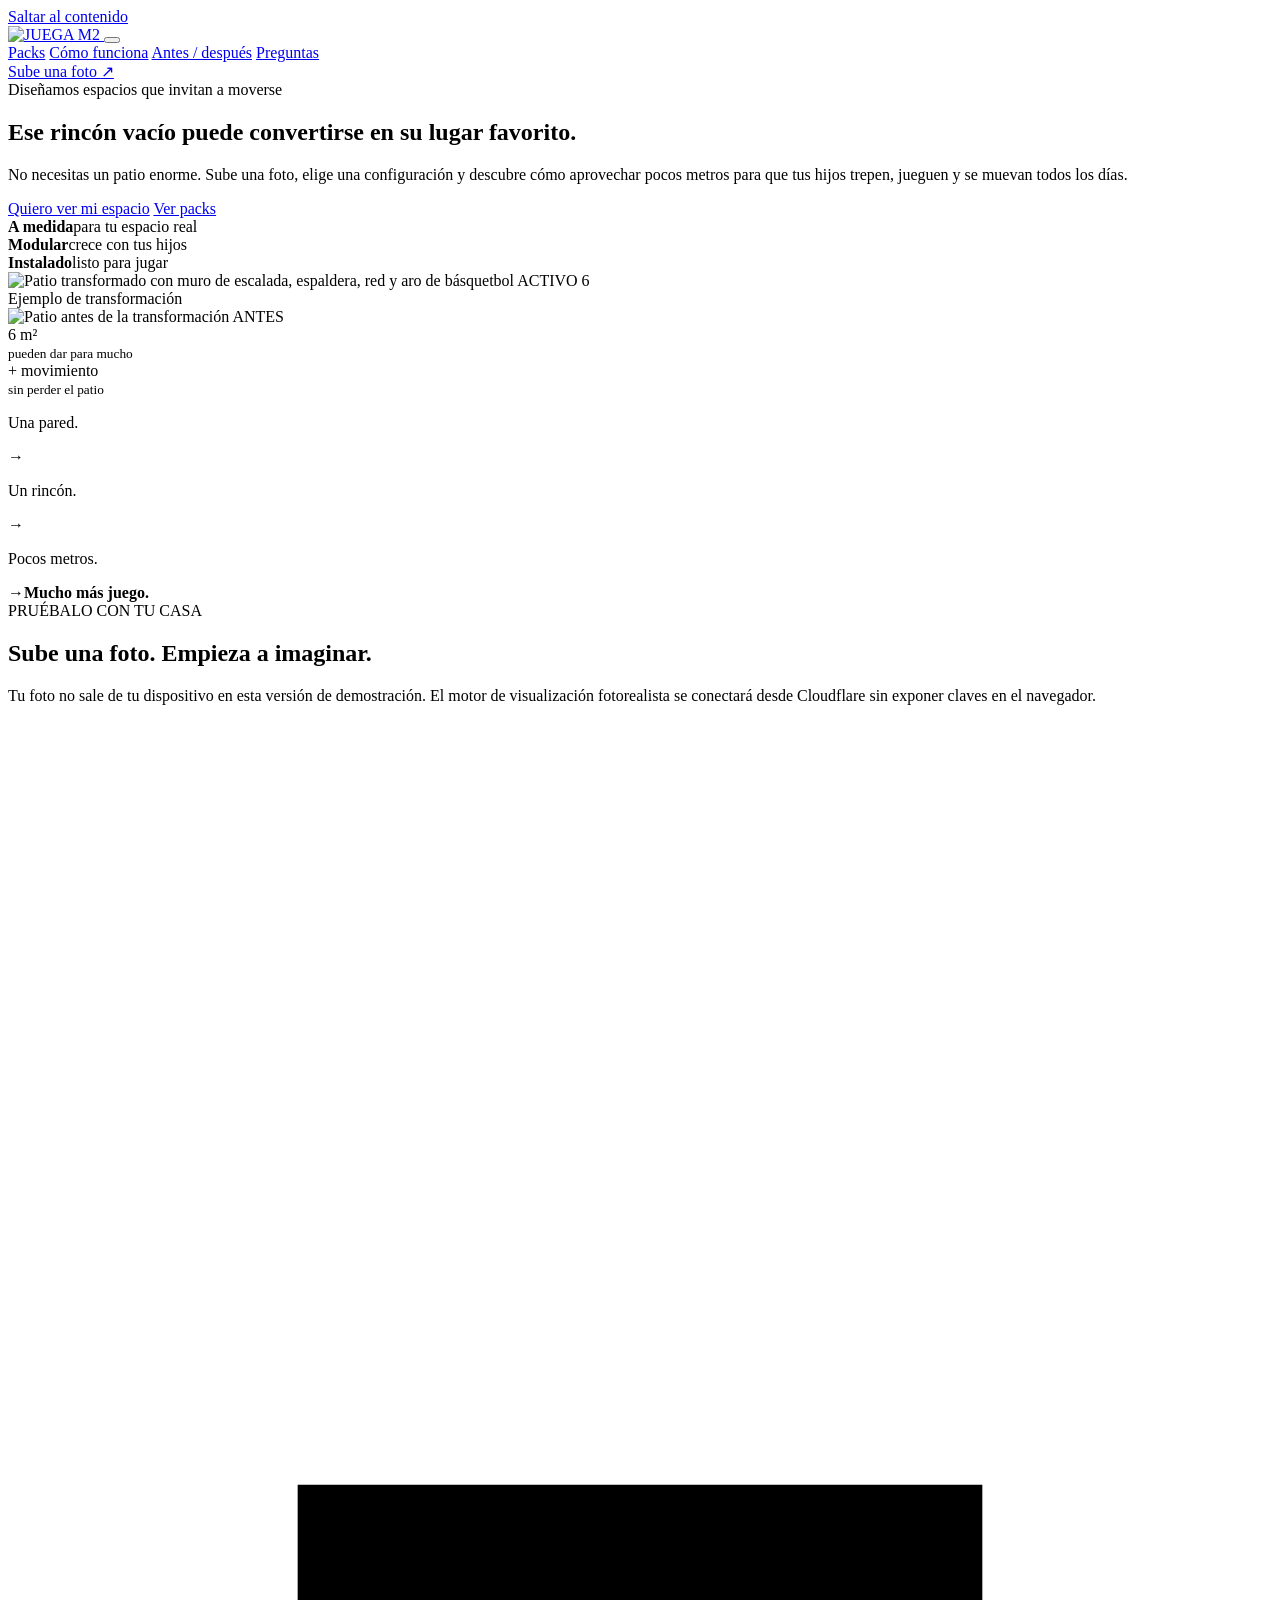
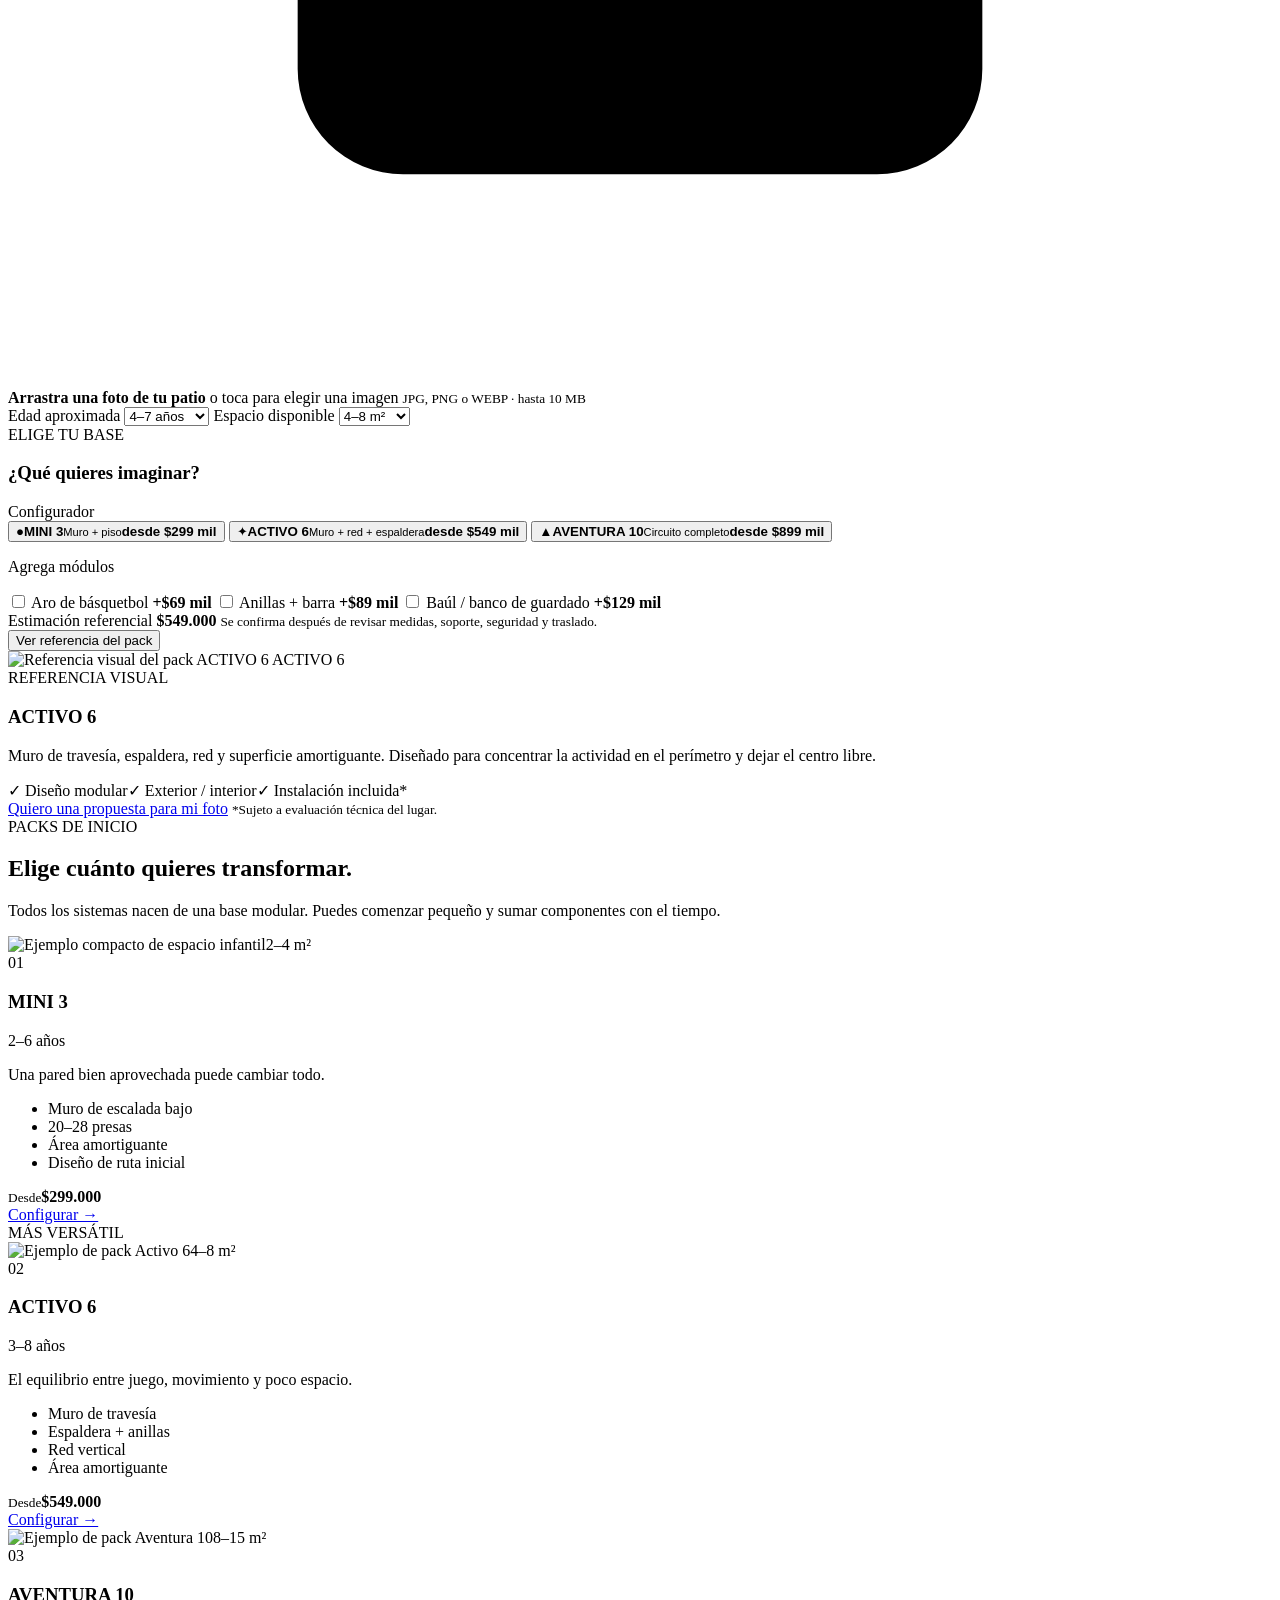
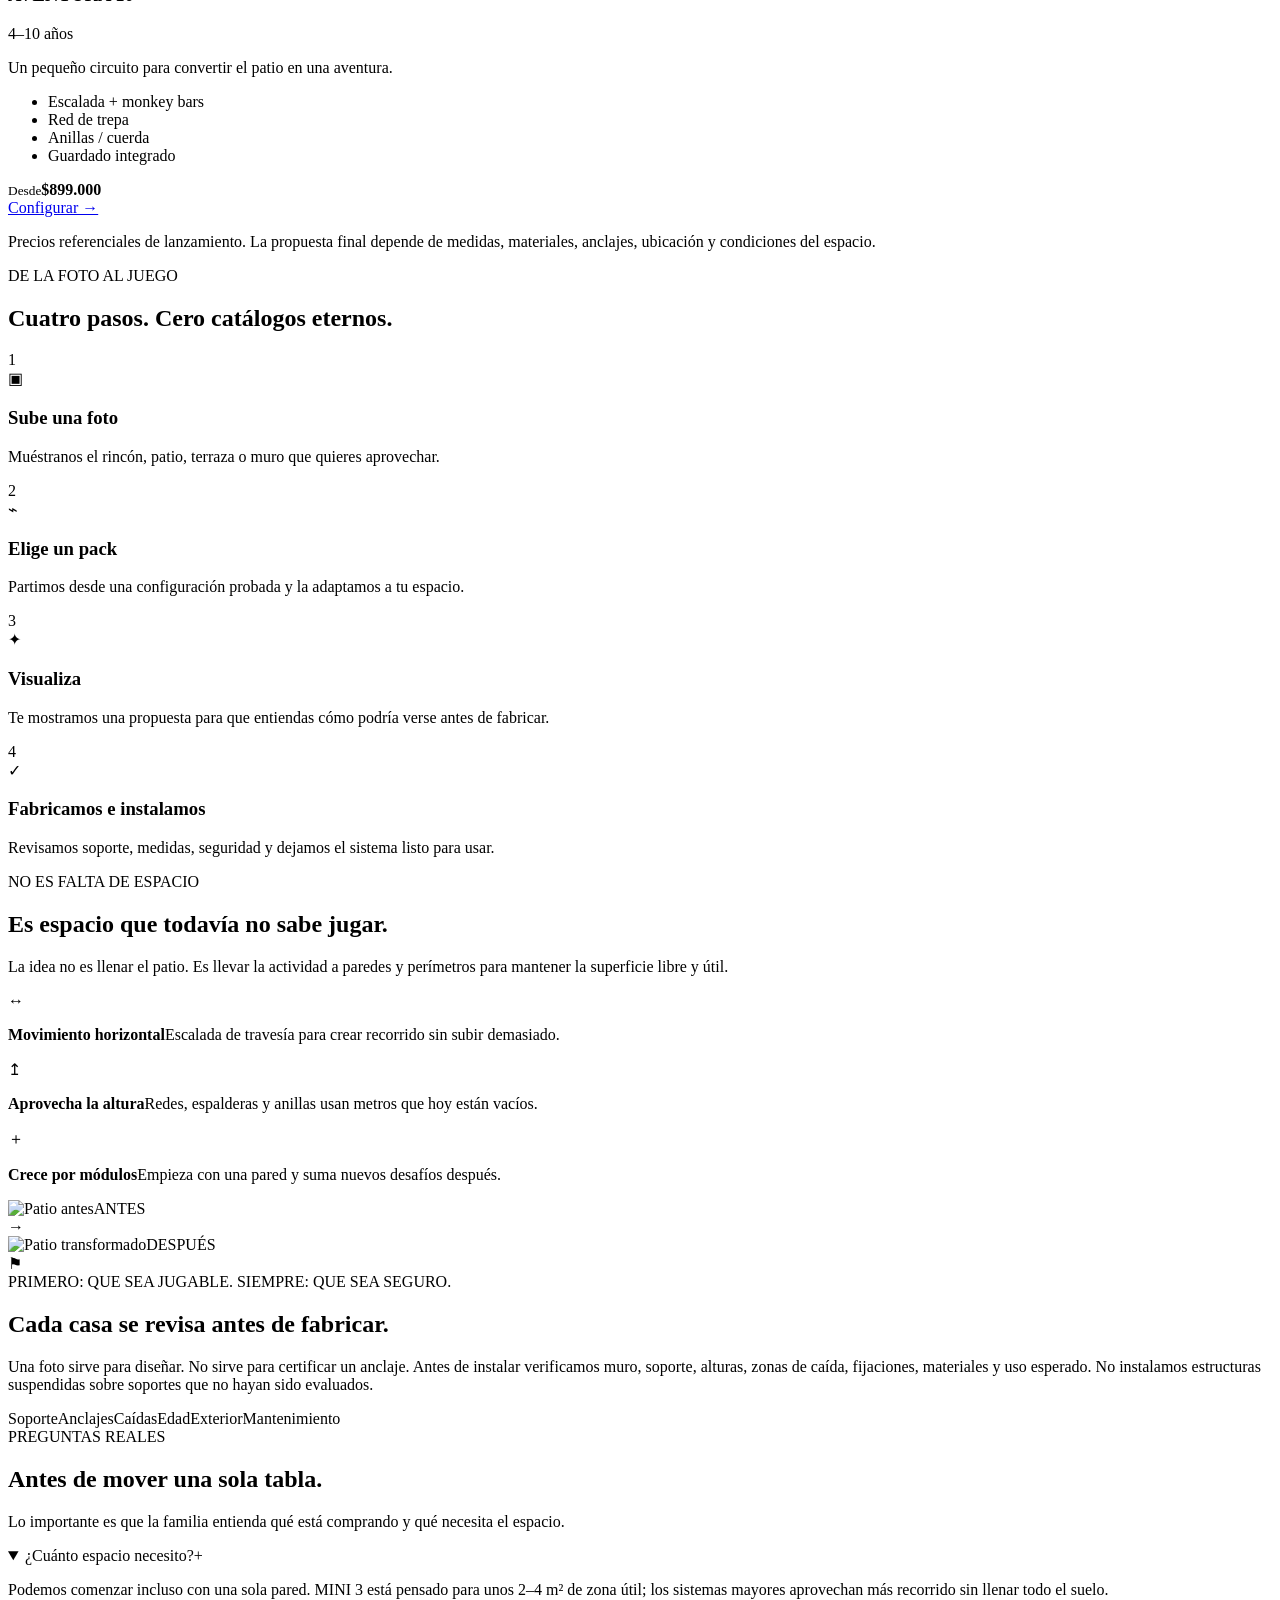
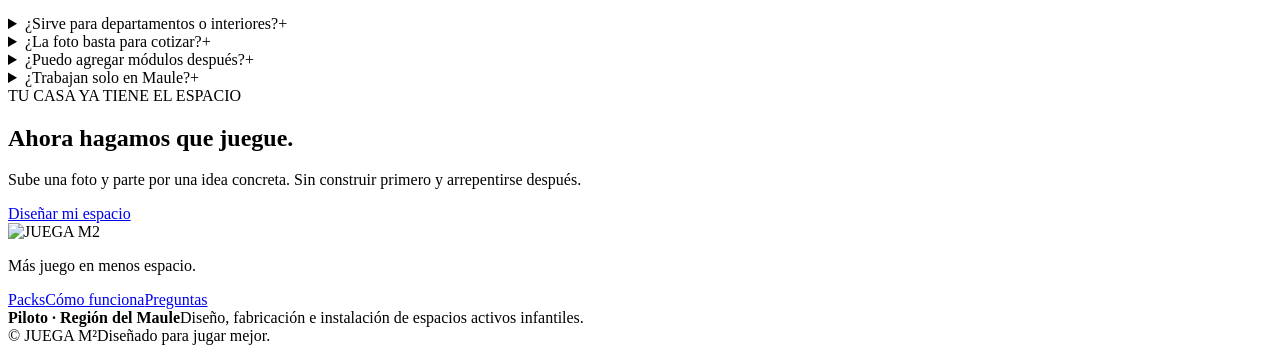
==== commit 8d1fc896: "feat: crea landing marketplace JUEGA M²" ====
--- a/index.html
+++ b/index.html
@@ -1,428 +1,301 @@
-<!DOCTYPE html>
-<html lang="en">
+<!doctype html>
+<html lang="es">
 <head>
-	<title>Arcade - Architecture</title>
-	<meta charset="UTF-8">
-	<meta name="description" content="Arcade - Architecture Template">
-	<meta name="keywords" content="arcade, architecture, onepage, creative, html">
-	<meta name="viewport" content="width=device-width, initial-scale=1.0">
-	<!-- Favicon -->   
-	<link href="img/favicon.ico" rel="shortcut icon"/>
-
-	<!-- Google Fonts -->
-	<link href="https://fonts.googleapis.com/css?family=Roboto:300,400,500,700" rel="stylesheet">
-
-	<!-- Stylesheets -->
-	<link rel="stylesheet" href="css/bootstrap.min.css"/>
-	<link rel="stylesheet" href="css/font-awesome.min.css"/>
-	<link rel="stylesheet" href="css/animate.css"/>
-	<link rel="stylesheet" href="css/owl.carousel.css"/>
-	<link rel="stylesheet" href="css/style.css"/>
-
-
-	<!--[if lt IE 9]>
-	  <script src="https://oss.maxcdn.com/html5shiv/3.7.2/html5shiv.min.js"></script>
-	  <script src="https://oss.maxcdn.com/respond/1.4.2/respond.min.js"></script>
-	<![endif]-->
-
+  <meta charset="utf-8" />
+  <meta name="viewport" content="width=device-width, initial-scale=1" />
+  <meta name="theme-color" content="#FFCB45" />
+  <meta name="description" content="JUEGA M² transforma patios, terrazas y rincones pequeños en espacios activos para niños. Sube una foto, elige un pack y visualiza posibilidades." />
+  <title>JUEGA M² — Más juego en menos espacio</title>
+  <link rel="icon" href="assets/favicon.svg" type="image/svg+xml" />
+  <link rel="preconnect" href="https://fonts.googleapis.com" />
+  <link rel="preconnect" href="https://fonts.gstatic.com" crossorigin />
+  <link href="https://fonts.googleapis.com/css2?family=Fredoka:wght@500;600;700&family=Nunito:wght@400;500;600;700;800&display=swap" rel="stylesheet" />
+  <link rel="stylesheet" href="styles.css" />
 </head>
 <body>
-	<!-- Page Preloder -->
-	<div id="preloder">
-		<div class="loader"></div>
-	</div>
-	
-	<!-- Header section start -->   
-	<header class="header-area">
-		<a href="home.html" class="logo-area">
-			<img src="img/logo.png" alt="">
-		</a>
-		<div class="nav-switch">
-			<i class="fa fa-bars"></i>
-		</div>
-		<div class="phone-number">+675 334 567 223</div>
-		<nav class="nav-menu">
-			<ul>
-				<li class="active"><a href="home.html">Home</a></li>
-				<li><a href="about.html">About us</a></li>
-				<li><a href="service.html">Services</a></li>
-				<li><a href="portfolio.html">Portfolio</a></li>
-				<li><a href="contact.html">Contact</a></li>
-			</ul>
-		</nav>
-	</header>
-	<!-- Header section end -->   
-
-
-	<!-- Hero section start -->
-	<section class="hero-section">
-		<!-- left social link ber -->
-		<div class="left-bar">
-			<div class="left-bar-content">
-				<div class="social-links">
-					<a href="#"><i class="fa fa-pinterest"></i></a>
-					<a href="#"><i class="fa fa-linkedin"></i></a>
-					<a href="#"><i class="fa fa-instagram"></i></a>
-					<a href="#"><i class="fa fa-facebook"></i></a>
-					<a href="#"><i class="fa fa-twitter"></i></a>
-				</div>
-			</div>
-		</div>
-		<!-- hero slider area -->
-		<div class="hero-slider">
-			<div class="hero-slide-item set-bg" data-setbg="img/bg.jpg">
-				<div class="slide-inner">
-					<div class="slide-content">
-					<h2>Minimalistic <br>Architecture <br> and more</h2>
-					<a href="#" class="site-btn sb-light">See Project</a>
-					</div>	
-				</div>
-			</div>	
-			<div class="hero-slide-item set-bg" data-setbg="img/bg.jpg">
-				<div class="slide-inner">
-					<div class="slide-content">
-					<h2>Minimalistic <br>Architecture <br> and more</h2>
-					<a href="#" class="site-btn sb-light">See Project</a>
-					</div>	
-				</div>
-			</div>	
-		</div>
-		<div class="slide-num-holder" id="snh-1"></div>
-		<div class="hero-right-text">architecture</div>
-	</section>
-	<!-- Hero section end -->
-
-
-	<!-- Intro section start -->
-	<section class="intro-section pt100 pb50">
-		<div class="container">
-			<div class="row">
-				<div class="col-lg-7 intro-text mb-5 mb-lg-0">
-					<h2 class="sp-title">We are a creative Architecture<span>Studio</span></h2>
-					<p>Pellentesque lorem dolor, malesuada eget tortor vitae, tristique lacinia lectus. Pellentesque sed accumsan risus, id aliquam nulla. Integer lorem risus, feugiat at mauris malesuada, accumsan pellentesque ipsum. Nunc dapibus, libero ut pulvinar accumsan, tortor nisl iaculis ligula. Curabitur finibus dolor vel lectus pretium interdum a eget ante. Morbi rhoncus feugiat imperdiet. Curabitur non maximus leo. Nulla in ipsum sed magna egestas bibendum. Integer in sem sagittis, commodo mi sit amet, commodo nibh. Suspendisse potenti. Aliquam erat volutpat. </p>
-					<a href="#" class="site-btn sb-dark">See Project</a>
-				</div>
-				<div class="col-lg-5 pt-4">
-					<img src="img/intro.png" alt="">
-				</div>
-			</div>
-		</div>
-	</section>
-	<!-- Intro section end -->
-
-
-	<!-- Service section start -->
-	<section class="service-section spad">
-		<div class="container">
-			<div class="section-title">
-				<h2>Services</h2>
-			</div>
-			<div class="row">
-				<div class="col-lg-4 col-md-6">
-					<div class="service-box">
-						<div class="sb-icon">
-							<div class="sb-img-icon">
-								<img src="img/icon/dark/1.png" alt="">
-							</div>
-						</div>
-						<h3>Plans and Projects</h3>
-						<p>Lorem ipsum dolor sit amet, consectetur adipiscing elit. Integer sed dui eget lorem tincidunt.</p>
-						<a href="#" class="readmore">READ MORE</a>
-					</div>
-				</div>
-				<div class="col-lg-4 col-md-6">
-					<div class="service-box">
-						<div class="sb-icon">
-							<div class="sb-img-icon">
-								<img src="img/icon/dark/2.png" alt="">
-							</div>
-						</div>
-						<h3>Conceptual Architecture</h3>
-						<p>Lorem ipsum dolor sit amet, consectetur adipiscing elit. Integer sed dui eget lorem tincidunt.</p>
-						<a href="#" class="readmore">READ MORE</a>
-					</div>
-				</div>
-				<div class="col-lg-4 col-md-6">
-					<div class="service-box">
-						<div class="sb-icon">
-							<div class="sb-img-icon">
-								<img src="img/icon/dark/3.png" alt="">
-							</div>
-						</div>
-						<h3>Apartment Buildings</h3>
-						<p>Lorem ipsum dolor sit amet, consectetur adipiscing elit. Integer sed dui eget lorem tincidunt.</p>
-						<a href="#" class="readmore">READ MORE</a>
-					</div>
-				</div>
-				<div class="col-lg-4 col-md-6">
-					<div class="service-box">
-						<div class="sb-icon">
-							<div class="sb-img-icon">
-								<img src="img/icon/dark/4.png" alt="">
-							</div>
-						</div>
-						<h3>Skyscrapers Buildings</h3>
-						<p>Lorem ipsum dolor sit amet, consectetur adipiscing elit. Integer sed dui eget lorem tincidunt.</p>
-						<a href="#" class="readmore">READ MORE</a>
-					</div>
-				</div>
-				<div class="col-lg-4 col-md-6">
-					<div class="service-box">
-						<div class="sb-icon">
-							<div class="sb-img-icon">
-								<img src="img/icon/dark/5.png" alt="">
-							</div>
-						</div>
-						<h3>Documentation</h3>
-						<p>Lorem ipsum dolor sit amet, consectetur adipiscing elit. Integer sed dui eget lorem tincidunt.</p>
-						<a href="#" class="readmore">READ MORE</a>
-					</div>
-				</div>
-				<div class="col-lg-4 col-md-6">
-					<div class="service-box">
-						<div class="sb-icon">
-							<div class="sb-img-icon">
-								<img src="img/icon/dark/6.png" alt="">
-							</div>
-						</div>
-						<h3>Restauration Projects</h3>
-						<p>Lorem ipsum dolor sit amet, consectetur adipiscing elit. Integer sed dui eget lorem tincidunt.</p>
-						<a href="#" class="readmore">READ MORE</a>
-					</div>
-				</div>
-			</div>
-		</div>
-	</section>
-	<!-- Service section end -->
-
-
-
-	<!-- CTA section start -->
-	<section class="cta-section pt100 pb50">
-		<div class="cta-image-box"></div>
-		<div class="container">
-			<div class="row">
-				<div class="col-lg-7 pl-lg-0 offset-lg-5 cta-content">
-					<h2 class="sp-title">Dare to dream of a modern <span>home</span></h2>
-					<p>Pellentesque lorem dolor, malesuada eget tortor vitae, tristique lacinia lectus. Pellentesque sed accumsan risus, id aliquam nulla. Integer lorem risus, feugiat at mauris malesuada, accumsan pellentesque ipsum. Nunc dapibus, libero ut pulvinar accumsan, tortor nisl iaculis ligula. Curabitur finibus dolor vel lectus pretium interdum a eget ante. </p>
-					<div class="cta-icons">
-						<div class="cta-img-icon">
-							<img src="img/icon/light/1.png" alt="">
-						</div>
-						<div class="cta-img-icon">
-							<img src="img/icon/light/2.png" alt="">
-						</div>
-						<div class="cta-img-icon">
-							<img src="img/icon/color/3.png" alt="">
-						</div>
-					</div>
-				</div>
-			</div>
-		</div>
-	</section>
-	<!-- CTA section end -->
-
-
-	<!-- Milestones section Start -->
-	<section class="milestones-section spad">
-		<div class="container">
-			<div class="row">
-				<div class="col-lg-3 col-md-6">
-					<div class="milestone">
-						<h2>14</h2>
-						<p>Years <br>of <br>Experience</p>
-					</div>
-				</div>
-				<div class="col-lg-3 col-md-6">
-					<div class="milestone">
-						<h2>237</h2>
-						<p>Projects <br>Taken</p>
-					</div>
-				</div>
-				<div class="col-lg-3 col-md-6">
-					<div class="milestone">
-						<h2>11k</h2>
-						<p>Twitter <br>Followers</p>
-					</div>
-				</div>
-				<div class="col-lg-3 col-md-6">
-					<div class="milestone">
-						<h2>12</h2>
-						<p>Awards <br>Won</p>
-					</div>
-				</div>
-			</div>
-		</div>
-	</section>
-	<!-- Milestones section end -->
-
-
-	<!-- Projects section start -->
-	<div class="projects-section pb50">
-		<div class="container">
-			<div class="row">
-				<div class="col-lg-3">
-					<div class="section-title">
-						<h1>Projects</h1>
-					</div>
-				</div>
-				<div class="col-lg-9">
-					<ul class="projects-filter-nav">
-						<li class="btn-filter" data-filter="*">All</li>
-						<li class="btn-filter" data-filter=".rest">Restaurations</li>
-						<li class="btn-filter" data-filter=".build">Buildings</li>
-						<li class="btn-filter" data-filter=".apart">Apartments</li>
-					</ul>
-				</div>
-			</div>
-		</div>                      
-		<div id="projects-carousel" class="projects-slider">
-			<div class="single-project set-bg rest" data-setbg="img/projects/1.jpg">
-				<div class="project-content">
-					<h2>Biggest <br> Restaurations</h2>
-					<p>Jan 19, 2018</p>
-					<a href="#" class="seemore">See Project </a>
-				</div>
-			</div>
-			<div class="single-project set-bg build" data-setbg="img/projects/2.jpg">
-				<div class="project-content">
-					<h2>Office <br> Building</h2>
-					<p>Jan 19, 2018</p>
-					<a href="#" class="seemore">See Project </a>
-				</div>
-			</div>
-			<div class="single-project set-bg apart" data-setbg="img/projects/3.jpg">
-				<div class="project-content">
-					<h2>Nice <br> Apartments</h2>
-					<p>Jan 19, 2018</p>
-					<a href="#" class="seemore">See Project </a>
-				</div>
-			</div>
-			<div class="single-project set-bg rest" data-setbg="img/projects/4.jpg">
-				<div class="project-content">
-					<h2>Biggest <br> Restaurations</h2>
-					<p>Jan 19, 2018</p>
-					<a href="#" class="seemore">See Project </a>
-				</div>
-			</div>
-			<div class="single-project set-bg apart" data-setbg="img/projects/2.jpg">
-				<div class="project-content">
-					<h2>Office <br> Building</h2>
-					<p>Jan 19, 2018</p>
-					<a href="#" class="seemore">See Project </a>
-				</div>
-			</div>
-		</div>
-	</div>
-	<!-- Projects section end -->
-
-
-	<!-- Clients section start -->
-	<div class="client-section spad">
-		<div class="container">
-			<div id="client-carousel" class="client-slider">
-				<div class="single-brand">
-					<a href="#">
-						<img src="img/clients/1.png" alt="">
-					</a>
-				</div>
-				<div class="single-brand">
-					<a href="#">
-						<img src="img/clients/2.png" alt="">
-					</a>
-				</div>
-				<div class="single-brand">
-					<a href="#">
-						<img src="img/clients/3.png" alt="">
-					</a>
-				</div>
-				<div class="single-brand">
-					<a href="#">
-						<img src="img/clients/4.png" alt="">
-					</a>
-				</div>
-				<div class="single-brand">
-					<a href="#">
-						<img src="img/clients/5.png" alt="">
-					</a>
-				</div>
-			</div>
-		</div>
-	</div>
-	<!-- Clients section end -->
-
-
-	<!-- Footer section start -->
-	<footer class="footer-section">
-		<div class="footer-social">
-			<div class="social-links">
-				<a href="#"><i class="fa fa-pinterest"></i></a>
-				<a href="#"><i class="fa fa-linkedin"></i></a>
-				<a href="#"><i class="fa fa-instagram"></i></a>
-				<a href="#"><i class="fa fa-facebook"></i></a>
-				<a href="#"><i class="fa fa-twitter"></i></a>
-			</div>
-		</div>
-		<div class="container">
-			<div class="row">
-				<div class="col-lg-9 offset-lg-3">
-					<div class="row">
-						<div class="col-md-4">
-							<div class="footer-item">
-								<ul>
-									<li><a href="#">Home</a></li>
-									<li><a href="#">About us</a></li>
-									<li><a href="#">Services</a></li>
-									<li><a href="#">Portfolio</a></li>
-									<li><a href="#">Blog</a></li>
-								</ul>
-							</div>
-						</div>
-						<div class="col-md-4">
-							<div class="footer-item">
-								<ul>
-									<li><a href="#">Terms & Conditions</a></li>
-									<li><a href="#">FAQ</a></li>
-									<li><a href="#">Help Desk</a></li>
-									<li><a href="#">Job Aplications</a></li>
-									<li><a href="#">Site Map</a></li>
-								</ul>
-							</div>
-						</div>
-						<div class="col-md-4">
-							<div class="footer-item">
-								<ul>
-									<li><a href="#">Privacy</a></li>
-									<li><a href="#">Contact us</a></li>
-									<li><a href="#">Newsletter</a></li>
-									<li><a href="#">Clients Testimonials</a></li>
-									<li><a href="#">FAQ</a></li>
-								</ul>
-							</div>
-						</div>
-					</div>
-				</div>
-			</div>
-		</div>
-
-		<!-- Link back to Colorlib can't be removed. Template is licensed under CC BY 3.0. -->
-     <div class="copyright">Copyright &copy; <script>document.write(new Date().getFullYear());</script> All rights reserved.  <br>This template is made with <i class="fa fa-heart-o" aria-hidden="true"></i> by <a href="https://colorlib.com" target="_blank">Colorlib</a></div>
-    <!-- Link back to Colorlib can't be removed. Template is licensed under CC BY 3.0. -->
-
-	</footer>
-	<!-- Footer section end -->
-
-
-
-
-	<!--====== Javascripts & Jquery ======-->
-	<script src="js/jquery-2.1.4.min.js"></script>
-	<script src="js/bootstrap.min.js"></script>
-	<script src="js/isotope.pkgd.min.js"></script>
-	<script src="js/owl.carousel.min.js"></script>
-	<script src="js/jquery.owl-filter.js"></script>
-	<script src="js/magnific-popup.min.js"></script>
-	<script src="js/circle-progress.min.js"></script>
-	<script src="js/main.js"></script>
+  <a class="skip-link" href="#contenido">Saltar al contenido</a>
+
+  <header class="site-header" id="top">
+    <div class="shell nav-wrap">
+      <a class="brand" href="#top" aria-label="JUEGA M2, inicio">
+        <img src="assets/logo.svg" alt="JUEGA M2" />
+      </a>
+      <button class="menu-toggle" type="button" aria-expanded="false" aria-controls="main-nav" aria-label="Abrir menú">
+        <span></span><span></span><span></span>
+      </button>
+      <nav id="main-nav" class="main-nav" aria-label="Navegación principal">
+        <a href="#packs">Packs</a>
+        <a href="#como-funciona">Cómo funciona</a>
+        <a href="#transformaciones">Antes / después</a>
+        <a href="#faq">Preguntas</a>
+      </nav>
+      <a class="button button-primary nav-cta" href="#visualizador">Sube una foto <span aria-hidden="true">↗</span></a>
+    </div>
+  </header>
+
+  <main id="contenido">
+    <section class="hero section-pad">
+      <div class="shell hero-grid">
+        <div class="hero-copy reveal">
+          <div class="eyebrow"><span class="dot dot-green"></span> Diseñamos espacios que invitan a moverse</div>
+          <h1>Ese rincón vacío puede convertirse en <span>su lugar favorito.</span></h1>
+          <p class="hero-lede">No necesitas un patio enorme. Sube una foto, elige una configuración y descubre cómo aprovechar pocos metros para que tus hijos trepen, jueguen y se muevan todos los días.</p>
+          <div class="hero-actions">
+            <a class="button button-primary button-lg" href="#visualizador">Quiero ver mi espacio</a>
+            <a class="button button-ghost button-lg" href="#packs">Ver packs</a>
+          </div>
+          <div class="trust-row" aria-label="Beneficios">
+            <div><strong>A medida</strong><span>para tu espacio real</span></div>
+            <div><strong>Modular</strong><span>crece con tus hijos</span></div>
+            <div><strong>Instalado</strong><span>listo para jugar</span></div>
+          </div>
+        </div>
+
+        <div class="hero-visual reveal" aria-label="Transformación de patio antes y después">
+          <div class="visual-card visual-card-main">
+            <img src="assets/pack-active.webp" alt="Patio transformado con muro de escalada, espaldera, red y aro de básquetbol" />
+            <span class="badge badge-coral">ACTIVO 6</span>
+            <div class="image-caption"><span class="pulse"></span> Ejemplo de transformación</div>
+          </div>
+          <div class="visual-card visual-card-before">
+            <img src="assets/before.webp" alt="Patio antes de la transformación" />
+            <span class="badge badge-dark">ANTES</span>
+          </div>
+          <div class="sticker sticker-yellow">6 m²<br><small>pueden dar para mucho</small></div>
+          <div class="sticker sticker-blue">+ movimiento<br><small>sin perder el patio</small></div>
+        </div>
+      </div>
+      <div class="hero-squiggle" aria-hidden="true"></div>
+    </section>
+
+    <section class="promise-strip" aria-label="Propuesta de valor">
+      <div class="shell promise-grid">
+        <p>Una pared.</p><span>→</span><p>Un rincón.</p><span>→</span><p>Pocos metros.</p><span>→</span><strong>Mucho más juego.</strong>
+      </div>
+    </section>
+
+    <section id="visualizador" class="visualizer section-pad">
+      <div class="shell">
+        <div class="section-head centered reveal">
+          <span class="kicker">PRUÉBALO CON TU CASA</span>
+          <h2>Sube una foto. Empieza a imaginar.</h2>
+          <p>Tu foto no sale de tu dispositivo en esta versión de demostración. El motor de visualización fotorealista se conectará desde Cloudflare sin exponer claves en el navegador.</p>
+        </div>
+
+        <div class="visualizer-grid reveal">
+          <div class="upload-panel card-shell">
+            <div id="dropzone" class="dropzone" tabindex="0" role="button" aria-label="Seleccionar o soltar una foto">
+              <input id="photoInput" type="file" accept="image/jpeg,image/png,image/webp" hidden />
+              <div class="upload-icon" aria-hidden="true">
+                <svg viewBox="0 0 48 48"><path d="M24 31V12m0 0-8 8m8-8 8 8M11 29v7a4 4 0 0 0 4 4h18a4 4 0 0 0 4-4v-7"/></svg>
+              </div>
+              <strong>Arrastra una foto de tu patio</strong>
+              <span>o toca para elegir una imagen</span>
+              <small>JPG, PNG o WEBP · hasta 10 MB</small>
+            </div>
+
+            <div class="photo-preview" id="photoPreview" hidden>
+              <img id="previewImage" alt="Vista previa de tu espacio" />
+              <div class="preview-overlay">
+                <span id="previewPackLabel">ACTIVO 6</span>
+                <strong>Vista rápida</strong>
+                <small>Boceto conceptual, no render final</small>
+              </div>
+              <button id="changePhoto" type="button" class="mini-button">Cambiar foto</button>
+            </div>
+
+            <div class="field-row">
+              <label>Edad aproximada
+                <select id="ageSelect">
+                  <option value="2-4">2–4 años</option>
+                  <option value="4-7" selected>4–7 años</option>
+                  <option value="7-10">7–10 años</option>
+                  <option value="10+">10+ años</option>
+                </select>
+              </label>
+              <label>Espacio disponible
+                <select id="spaceSelect">
+                  <option value="3">2–4 m²</option>
+                  <option value="6" selected>4–8 m²</option>
+                  <option value="10">8–15 m²</option>
+                  <option value="custom">15+ m²</option>
+                </select>
+              </label>
+            </div>
+          </div>
+
+          <div class="config-panel card-shell">
+            <div class="config-title-row">
+              <div><span class="kicker">ELIGE TU BASE</span><h3>¿Qué quieres imaginar?</h3></div>
+              <span class="live-pill"><i></i> Configurador</span>
+            </div>
+
+            <div class="config-options" id="configOptions">
+              <button class="config-option" type="button" data-pack="mini" data-price="299000" data-title="MINI 3">
+                <span class="config-icon">●</span><span><strong>MINI 3</strong><small>Muro + piso</small></span><b>desde $299 mil</b>
+              </button>
+              <button class="config-option active" type="button" data-pack="active" data-price="549000" data-title="ACTIVO 6">
+                <span class="config-icon">✦</span><span><strong>ACTIVO 6</strong><small>Muro + red + espaldera</small></span><b>desde $549 mil</b>
+              </button>
+              <button class="config-option" type="button" data-pack="adventure" data-price="899000" data-title="AVENTURA 10">
+                <span class="config-icon">▲</span><span><strong>AVENTURA 10</strong><small>Circuito completo</small></span><b>desde $899 mil</b>
+              </button>
+            </div>
+
+            <div class="addons">
+              <p>Agrega módulos</p>
+              <label><input type="checkbox" data-addon="69000" /> Aro de básquetbol <b>+$69 mil</b></label>
+              <label><input type="checkbox" data-addon="89000" /> Anillas + barra <b>+$89 mil</b></label>
+              <label><input type="checkbox" data-addon="129000" /> Baúl / banco de guardado <b>+$129 mil</b></label>
+            </div>
+
+            <div class="estimate-box">
+              <span>Estimación referencial</span>
+              <strong id="estimatePrice">$549.000</strong>
+              <small>Se confirma después de revisar medidas, soporte, seguridad y traslado.</small>
+            </div>
+
+            <button id="renderButton" type="button" class="button button-primary button-full">Ver referencia del pack</button>
+          </div>
+        </div>
+
+        <div id="renderResult" class="render-result reveal" aria-live="polite">
+          <div class="render-image-wrap">
+            <img id="renderImage" src="assets/pack-active.webp" alt="Referencia visual del pack ACTIVO 6" />
+            <span class="badge badge-coral" id="renderBadge">ACTIVO 6</span>
+          </div>
+          <div class="render-copy">
+            <span class="kicker">REFERENCIA VISUAL</span>
+            <h3 id="renderTitle">ACTIVO 6</h3>
+            <p id="renderText">Muro de travesía, espaldera, red y superficie amortiguante. Diseñado para concentrar la actividad en el perímetro y dejar el centro libre.</p>
+            <div class="render-notes">
+              <span>✓ Diseño modular</span><span>✓ Exterior / interior</span><span>✓ Instalación incluida*</span>
+            </div>
+            <a class="button button-dark" href="#contacto">Quiero una propuesta para mi foto</a>
+            <small>*Sujeto a evaluación técnica del lugar.</small>
+          </div>
+        </div>
+      </div>
+    </section>
+
+    <section id="packs" class="packs section-pad">
+      <div class="shell">
+        <div class="section-head reveal">
+          <span class="kicker">PACKS DE INICIO</span>
+          <h2>Elige cuánto quieres transformar.</h2>
+          <p>Todos los sistemas nacen de una base modular. Puedes comenzar pequeño y sumar componentes con el tiempo.</p>
+        </div>
+
+        <div class="pack-grid">
+          <article class="pack-card reveal">
+            <div class="pack-image"><img src="assets/pack-mini.webp" alt="Ejemplo compacto de espacio infantil" /><span class="space-chip">2–4 m²</span></div>
+            <div class="pack-body">
+              <div class="pack-heading"><div><span class="pack-number">01</span><h3>MINI 3</h3></div><span class="age-chip">2–6 años</span></div>
+              <p>Una pared bien aprovechada puede cambiar todo.</p>
+              <ul><li>Muro de escalada bajo</li><li>20–28 presas</li><li>Área amortiguante</li><li>Diseño de ruta inicial</li></ul>
+              <div class="pack-footer"><div><small>Desde</small><strong>$299.000</strong></div><a href="#visualizador">Configurar →</a></div>
+            </div>
+          </article>
+
+          <article class="pack-card featured reveal">
+            <div class="popular-ribbon">MÁS VERSÁTIL</div>
+            <div class="pack-image"><img src="assets/pack-active.webp" alt="Ejemplo de pack Activo 6" /><span class="space-chip">4–8 m²</span></div>
+            <div class="pack-body">
+              <div class="pack-heading"><div><span class="pack-number">02</span><h3>ACTIVO 6</h3></div><span class="age-chip">3–8 años</span></div>
+              <p>El equilibrio entre juego, movimiento y poco espacio.</p>
+              <ul><li>Muro de travesía</li><li>Espaldera + anillas</li><li>Red vertical</li><li>Área amortiguante</li></ul>
+              <div class="pack-footer"><div><small>Desde</small><strong>$549.000</strong></div><a href="#visualizador">Configurar →</a></div>
+            </div>
+          </article>
+
+          <article class="pack-card reveal">
+            <div class="pack-image"><img src="assets/pack-adventure.webp" alt="Ejemplo de pack Aventura 10" /><span class="space-chip">8–15 m²</span></div>
+            <div class="pack-body">
+              <div class="pack-heading"><div><span class="pack-number">03</span><h3>AVENTURA 10</h3></div><span class="age-chip">4–10 años</span></div>
+              <p>Un pequeño circuito para convertir el patio en una aventura.</p>
+              <ul><li>Escalada + monkey bars</li><li>Red de trepa</li><li>Anillas / cuerda</li><li>Guardado integrado</li></ul>
+              <div class="pack-footer"><div><small>Desde</small><strong>$899.000</strong></div><a href="#visualizador">Configurar →</a></div>
+            </div>
+          </article>
+        </div>
+        <p class="price-note">Precios referenciales de lanzamiento. La propuesta final depende de medidas, materiales, anclajes, ubicación y condiciones del espacio.</p>
+      </div>
+    </section>
+
+    <section id="como-funciona" class="steps section-pad">
+      <div class="shell">
+        <div class="section-head centered reveal">
+          <span class="kicker">DE LA FOTO AL JUEGO</span>
+          <h2>Cuatro pasos. Cero catálogos eternos.</h2>
+        </div>
+        <div class="steps-grid">
+          <article class="step-card reveal"><span>1</span><div class="step-icon">▣</div><h3>Sube una foto</h3><p>Muéstranos el rincón, patio, terraza o muro que quieres aprovechar.</p></article>
+          <article class="step-card reveal"><span>2</span><div class="step-icon">⌁</div><h3>Elige un pack</h3><p>Partimos desde una configuración probada y la adaptamos a tu espacio.</p></article>
+          <article class="step-card reveal"><span>3</span><div class="step-icon">✦</div><h3>Visualiza</h3><p>Te mostramos una propuesta para que entiendas cómo podría verse antes de fabricar.</p></article>
+          <article class="step-card reveal"><span>4</span><div class="step-icon">✓</div><h3>Fabricamos e instalamos</h3><p>Revisamos soporte, medidas, seguridad y dejamos el sistema listo para usar.</p></article>
+        </div>
+      </div>
+    </section>
+
+    <section id="transformaciones" class="transform section-pad">
+      <div class="shell transform-grid">
+        <div class="transform-copy reveal">
+          <span class="kicker">NO ES FALTA DE ESPACIO</span>
+          <h2>Es espacio que todavía no sabe jugar.</h2>
+          <p>La idea no es llenar el patio. Es llevar la actividad a paredes y perímetros para mantener la superficie libre y útil.</p>
+          <div class="benefit-list">
+            <div><span>↔</span><p><strong>Movimiento horizontal</strong>Escalada de travesía para crear recorrido sin subir demasiado.</p></div>
+            <div><span>↥</span><p><strong>Aprovecha la altura</strong>Redes, espalderas y anillas usan metros que hoy están vacíos.</p></div>
+            <div><span>＋</span><p><strong>Crece por módulos</strong>Empieza con una pared y suma nuevos desafíos después.</p></div>
+          </div>
+        </div>
+        <div class="before-after reveal">
+          <div class="ba-card before"><img src="assets/before.webp" alt="Patio antes" /><span>ANTES</span></div>
+          <div class="ba-arrow">→</div>
+          <div class="ba-card after"><img src="assets/pack-active.webp" alt="Patio transformado" /><span>DESPUÉS</span></div>
+        </div>
+      </div>
+    </section>
+
+    <section class="safety section-pad">
+      <div class="shell safety-card reveal">
+        <div class="safety-icon">⚑</div>
+        <div><span class="kicker">PRIMERO: QUE SEA JUGABLE. SIEMPRE: QUE SEA SEGURO.</span><h2>Cada casa se revisa antes de fabricar.</h2><p>Una foto sirve para diseñar. No sirve para certificar un anclaje. Antes de instalar verificamos muro, soporte, alturas, zonas de caída, fijaciones, materiales y uso esperado. No instalamos estructuras suspendidas sobre soportes que no hayan sido evaluados.</p></div>
+        <div class="safety-points"><span>Soporte</span><span>Anclajes</span><span>Caídas</span><span>Edad</span><span>Exterior</span><span>Mantenimiento</span></div>
+      </div>
+    </section>
+
+    <section id="faq" class="faq section-pad">
+      <div class="shell faq-grid">
+        <div class="section-head reveal"><span class="kicker">PREGUNTAS REALES</span><h2>Antes de mover una sola tabla.</h2><p>Lo importante es que la familia entienda qué está comprando y qué necesita el espacio.</p></div>
+        <div class="accordion reveal">
+          <details open><summary>¿Cuánto espacio necesito?<span>+</span></summary><p>Podemos comenzar incluso con una sola pared. MINI 3 está pensado para unos 2–4 m² de zona útil; los sistemas mayores aprovechan más recorrido sin llenar todo el suelo.</p></details>
+          <details><summary>¿Sirve para departamentos o interiores?<span>+</span></summary><p>Sí, siempre que el soporte y el área disponible sean compatibles. Adaptamos materiales, fijaciones y componentes al tipo de espacio.</p></details>
+          <details><summary>¿La foto basta para cotizar?<span>+</span></summary><p>La foto permite una primera propuesta. Para cerrar precio e instalación necesitamos medidas y, cuando corresponde, una inspección técnica.</p></details>
+          <details><summary>¿Puedo agregar módulos después?<span>+</span></summary><p>Esa es la idea del sistema: partir por una base y agregar nuevas rutas, anillas, red, guardado u otros módulos a medida que cambian las necesidades.</p></details>
+          <details><summary>¿Trabajan solo en Maule?<span>+</span></summary><p>La etapa inicial se concentra en Maule para validar fabricación e instalación. Proyectos fuera de la región se evalúan según logística.</p></details>
+        </div>
+      </div>
+    </section>
+
+    <section id="contacto" class="final-cta section-pad">
+      <div class="shell final-card reveal">
+        <div class="cta-shape shape-one"></div><div class="cta-shape shape-two"></div>
+        <div class="final-copy"><span class="kicker">TU CASA YA TIENE EL ESPACIO</span><h2>Ahora hagamos que juegue.</h2><p>Sube una foto y parte por una idea concreta. Sin construir primero y arrepentirse después.</p></div>
+        <a class="button button-yellow button-lg" href="#visualizador">Diseñar mi espacio</a>
+      </div>
+    </section>
+  </main>
+
+  <footer class="site-footer">
+    <div class="shell footer-grid">
+      <div><img src="assets/logo.svg" alt="JUEGA M2" /><p>Más juego en menos espacio.</p></div>
+      <div class="footer-links"><a href="#packs">Packs</a><a href="#como-funciona">Cómo funciona</a><a href="#faq">Preguntas</a></div>
+      <div class="footer-note"><strong>Piloto · Región del Maule</strong><span>Diseño, fabricación e instalación de espacios activos infantiles.</span></div>
+    </div>
+    <div class="shell footer-bottom"><span>© <span id="year"></span> JUEGA M²</span><span>Diseñado para jugar mejor.</span></div>
+  </footer>
+
+  <script src="app.js" defer></script>
 </body>
 </html>
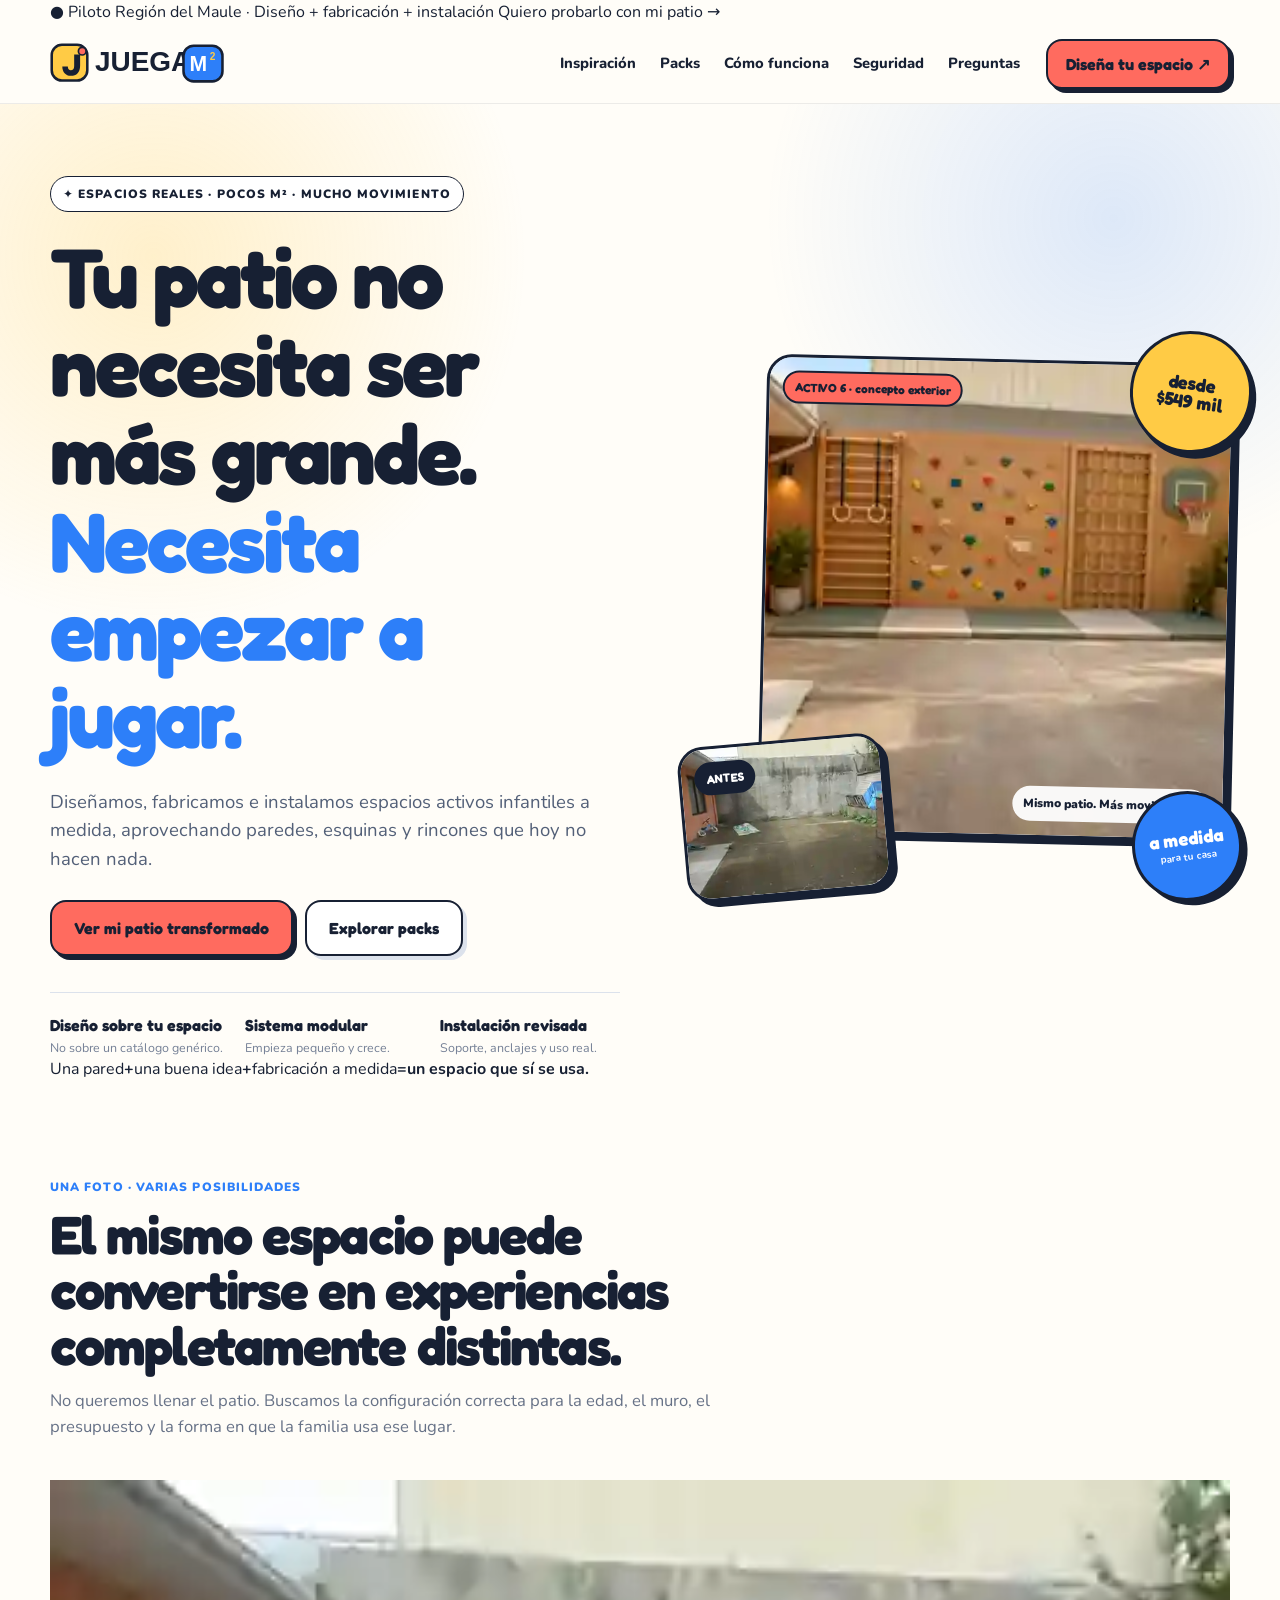
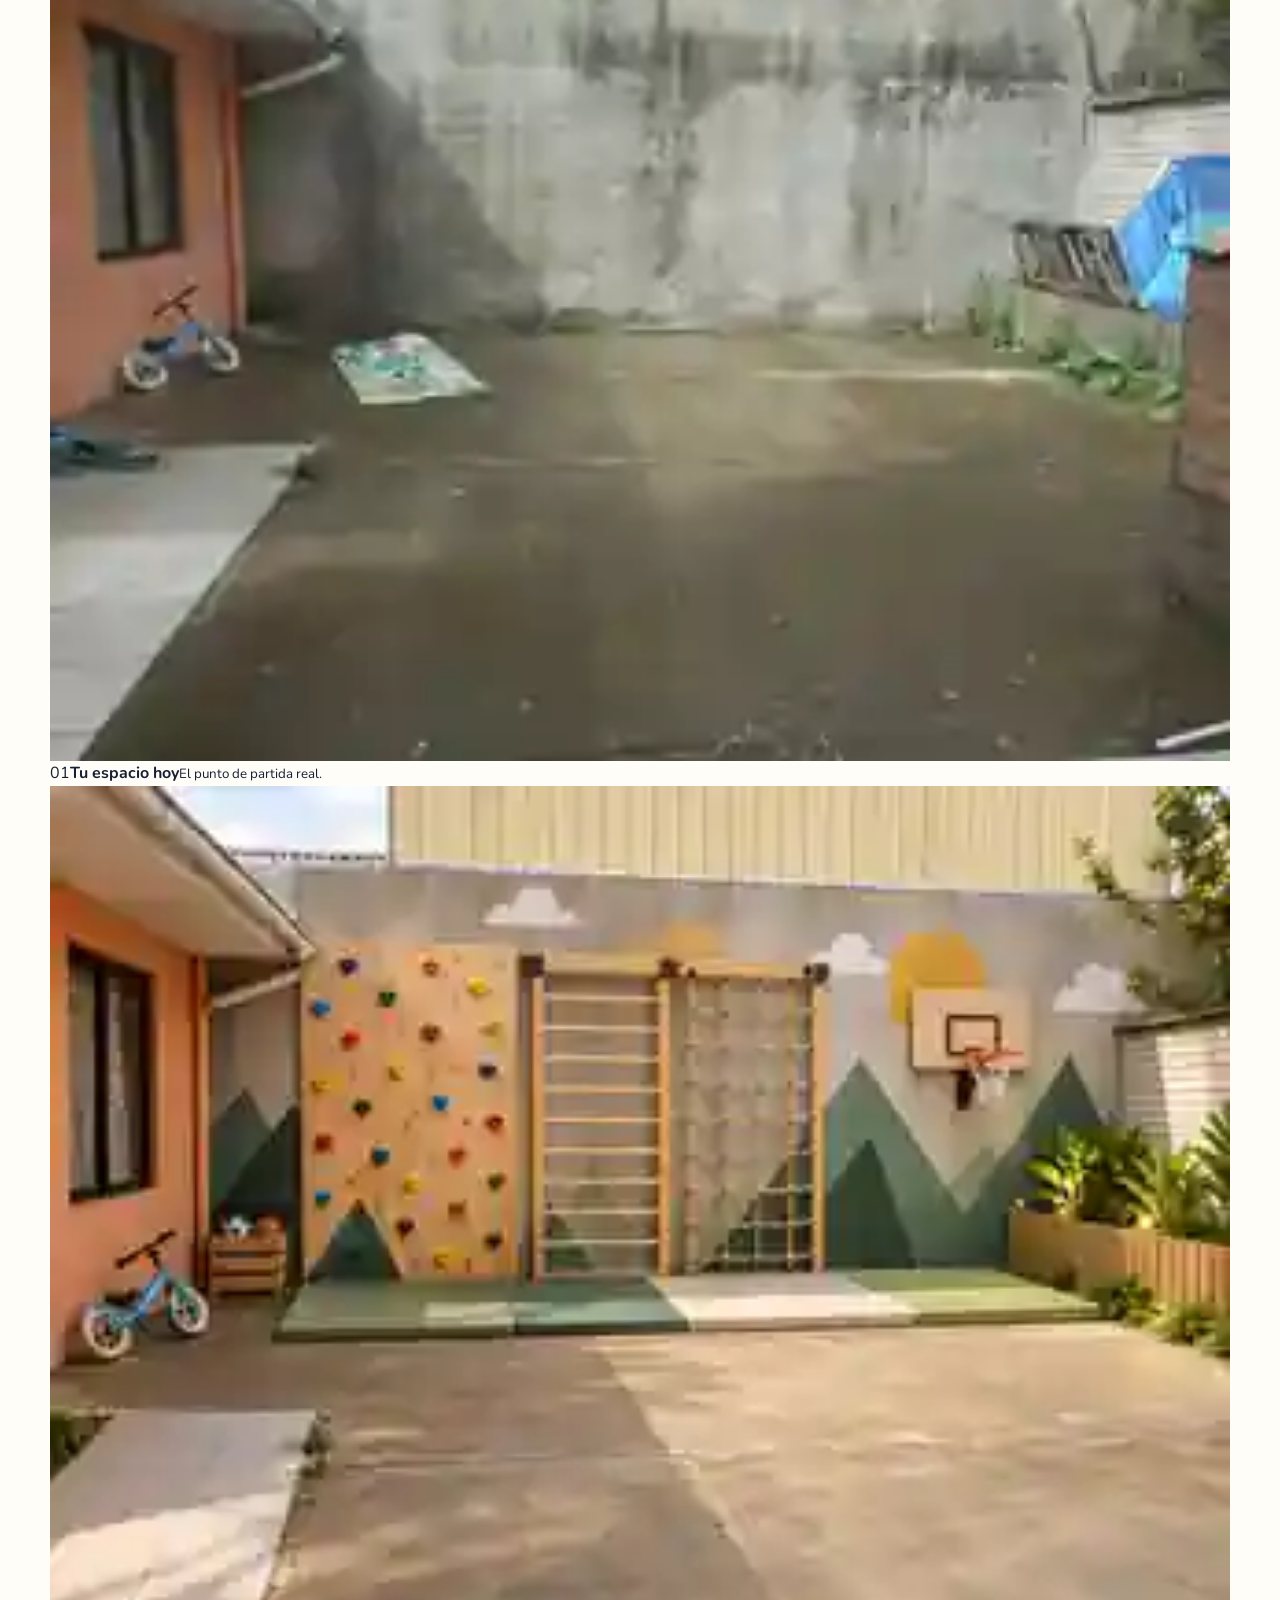
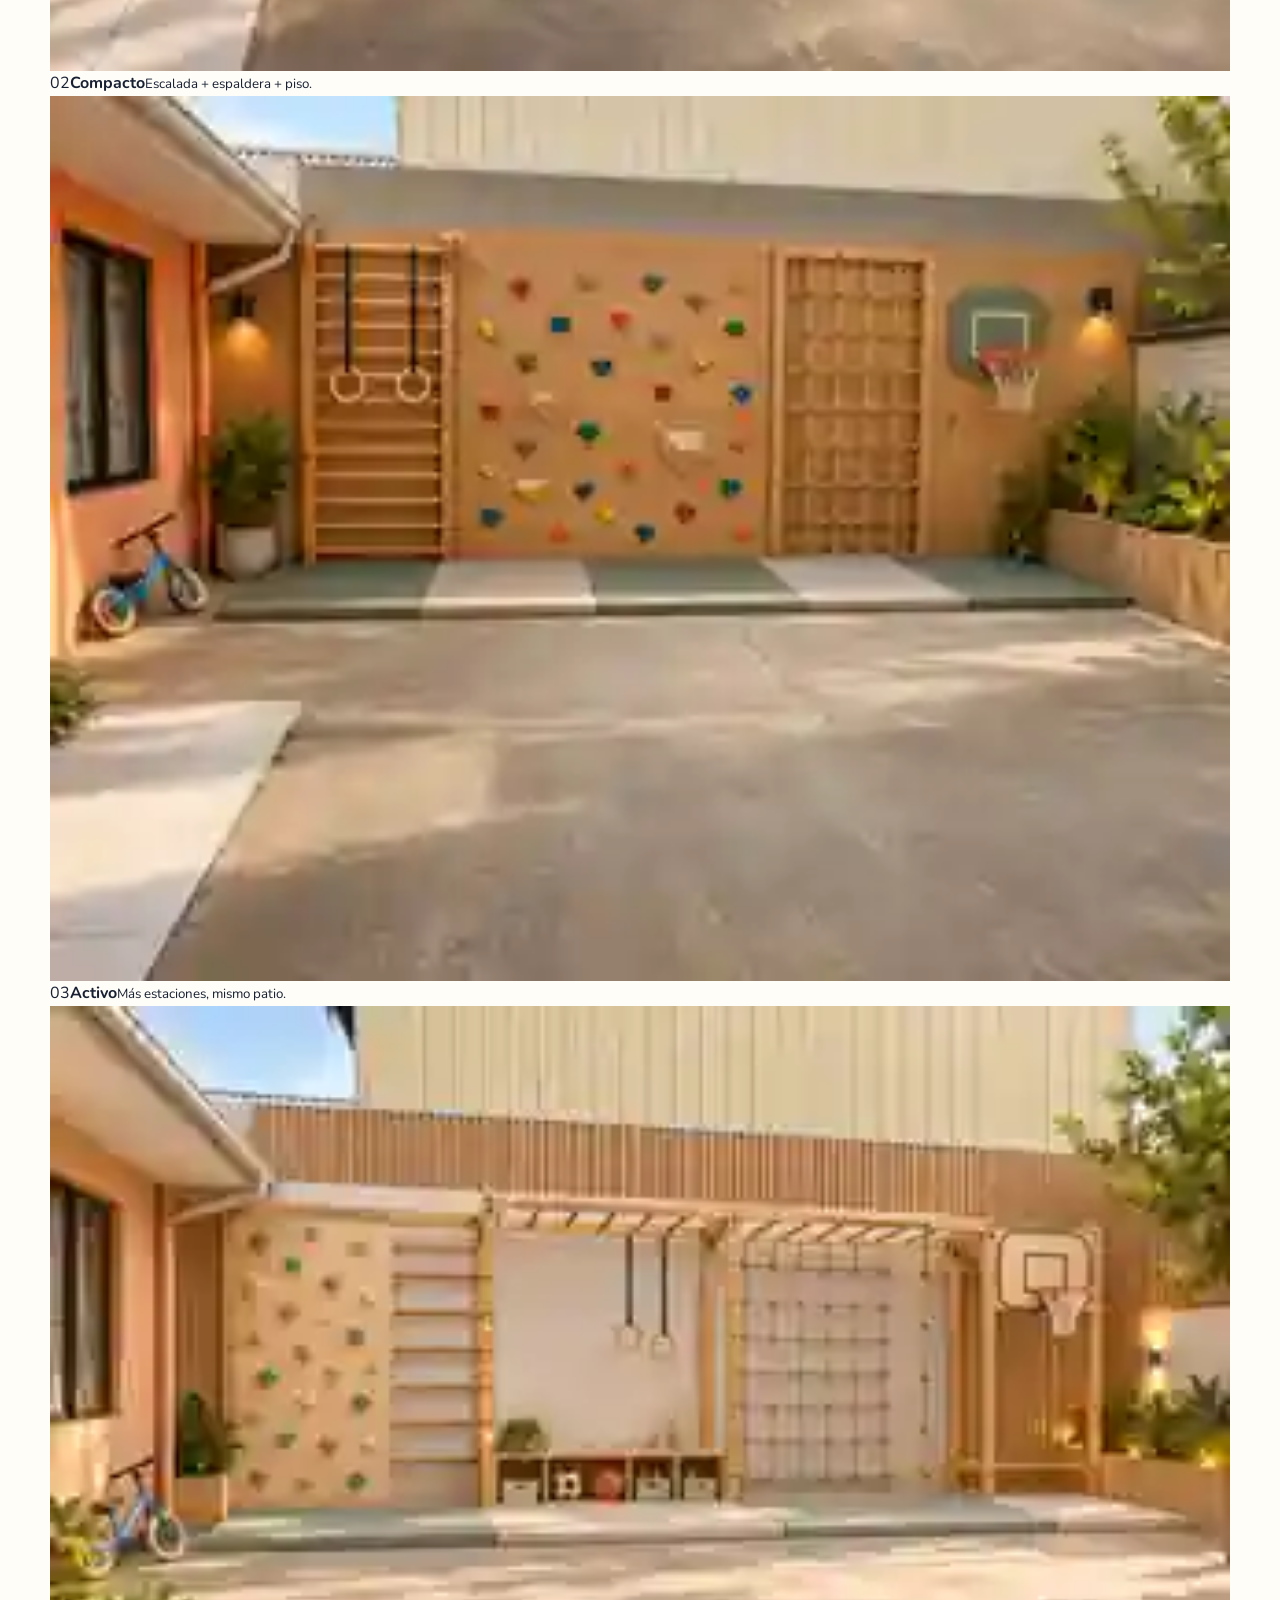
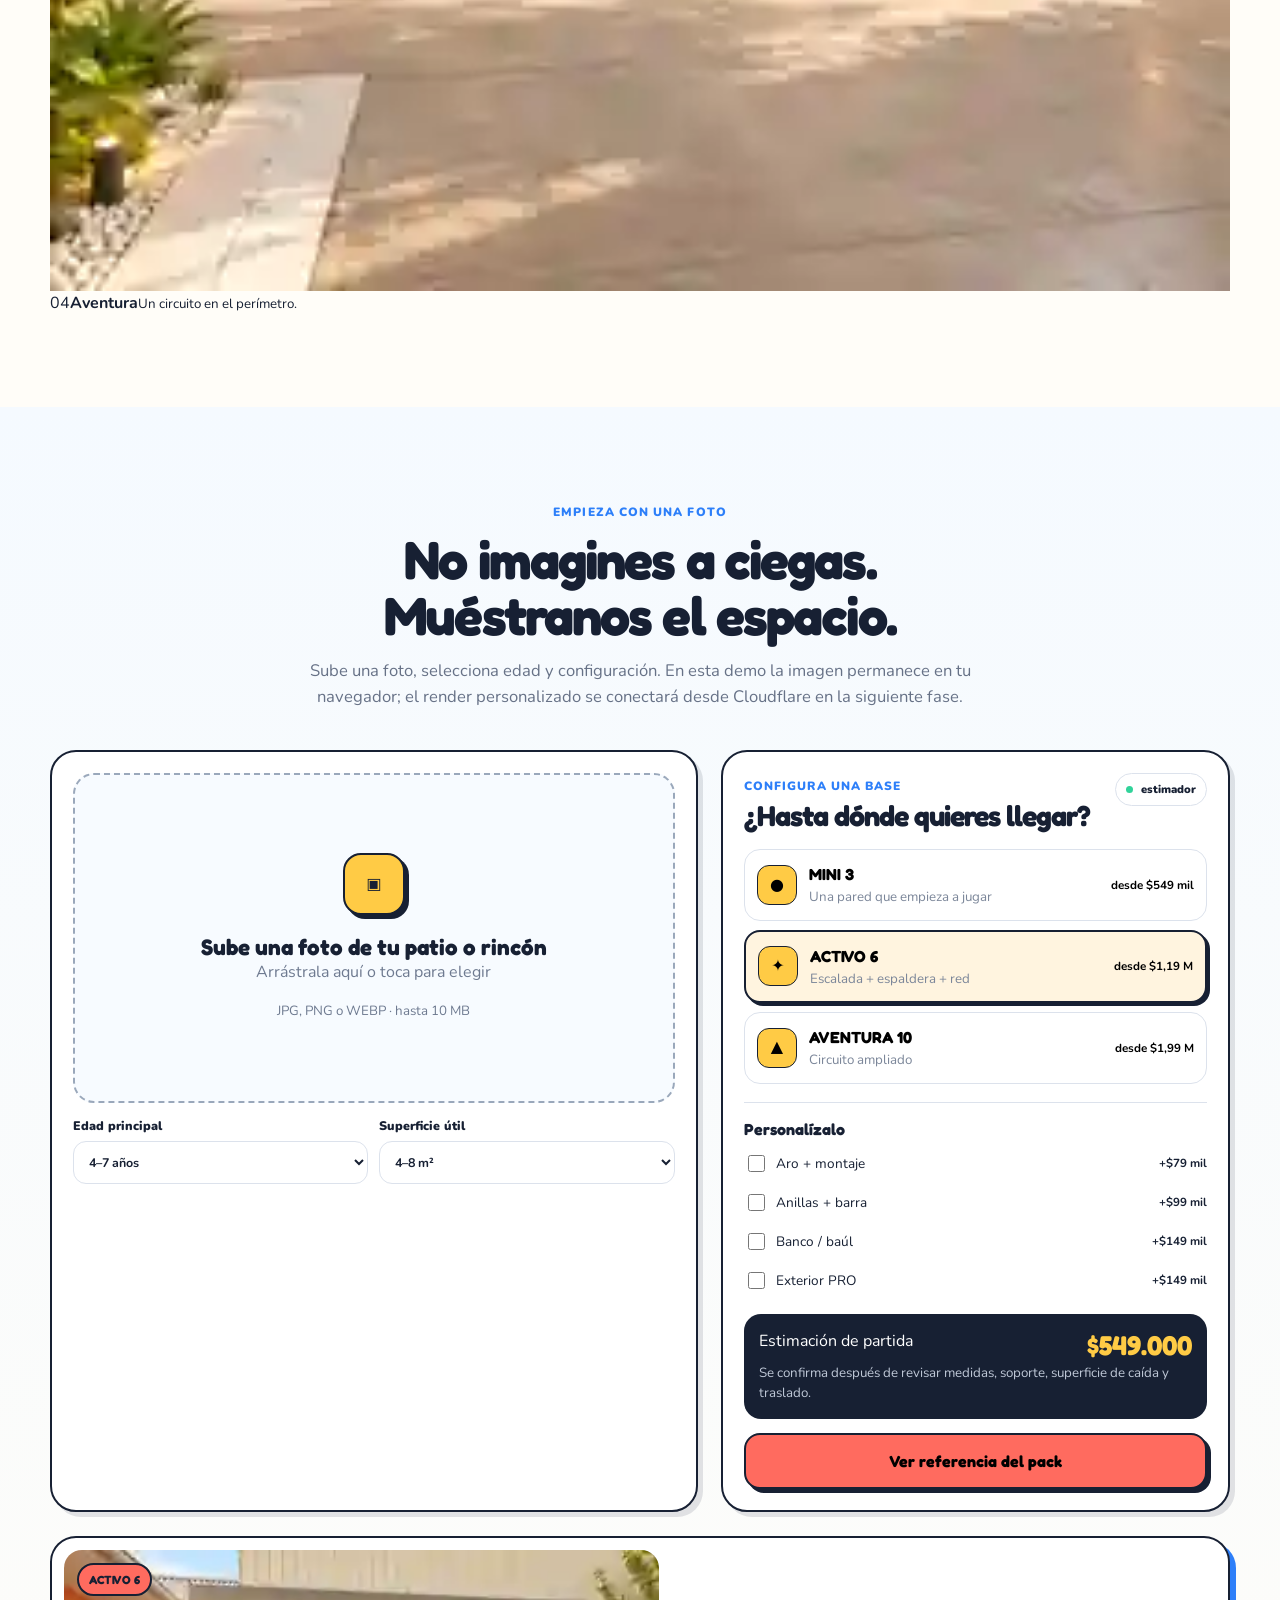
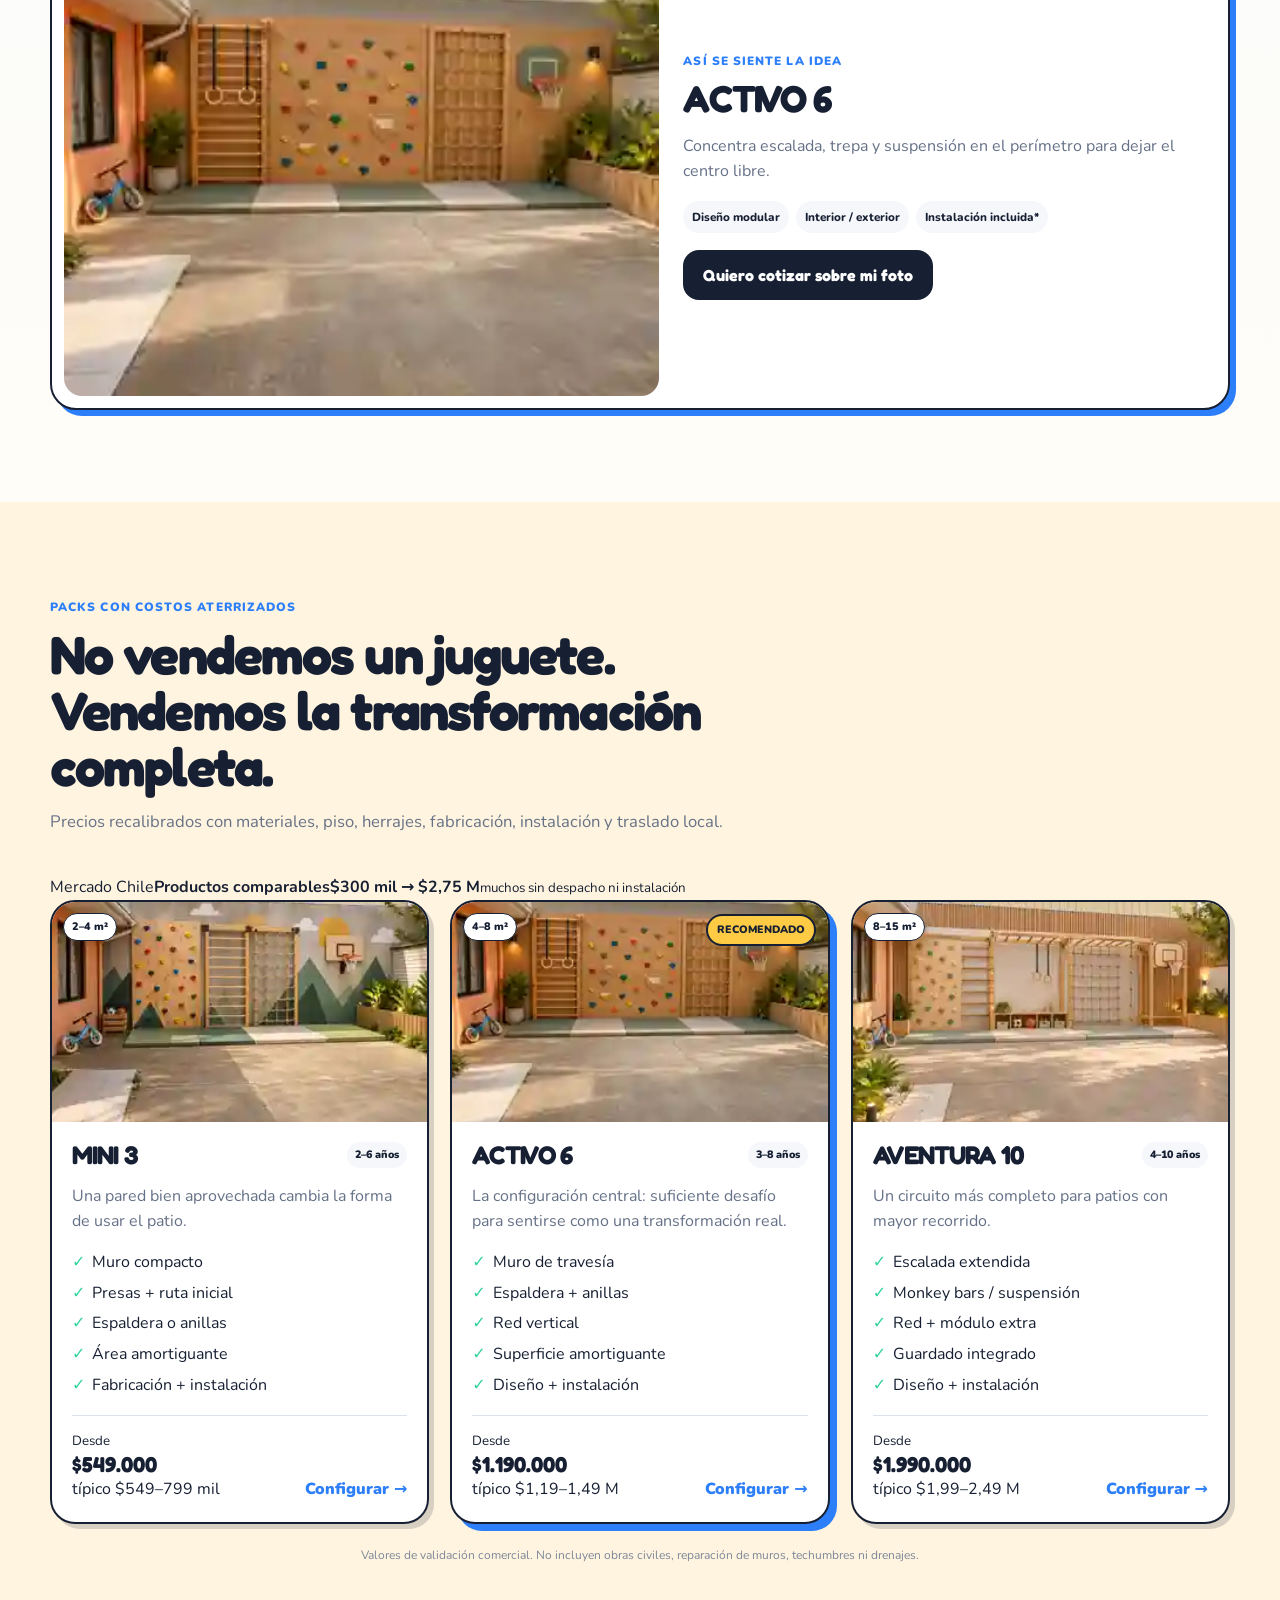
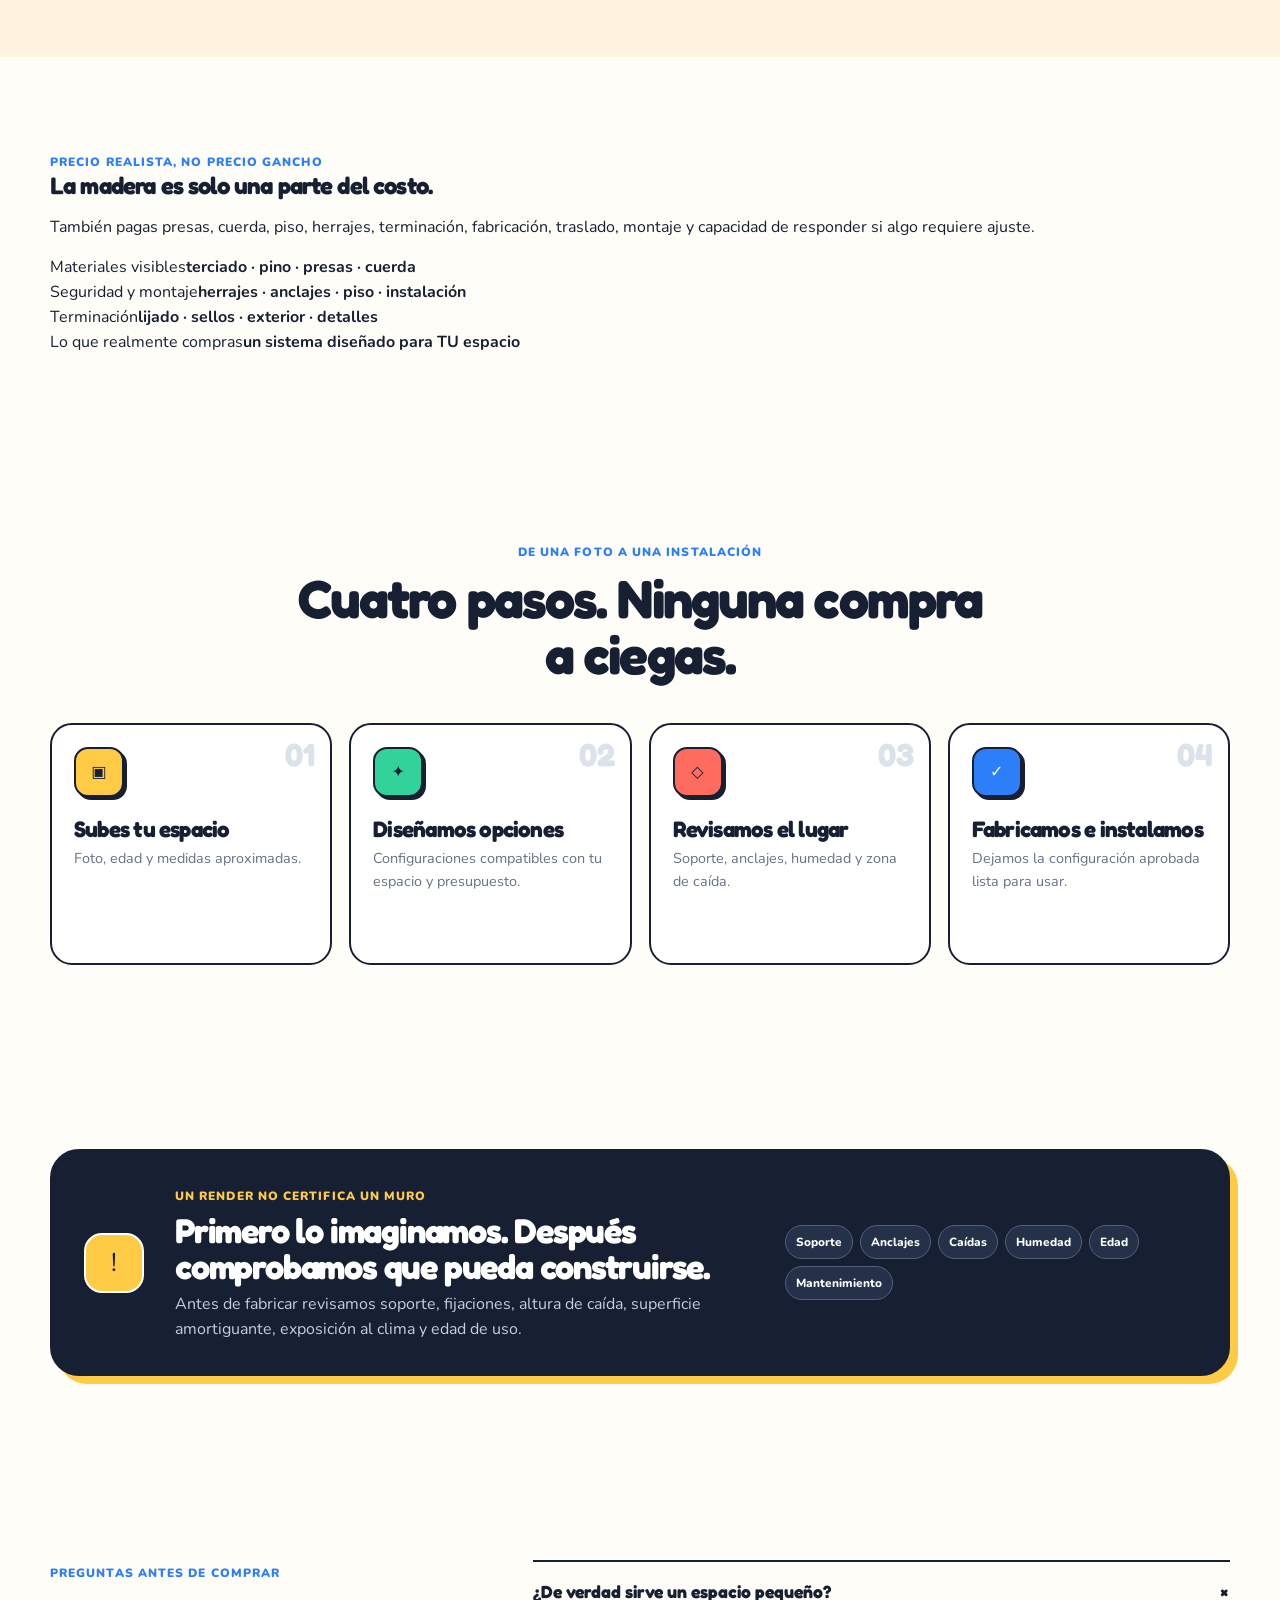
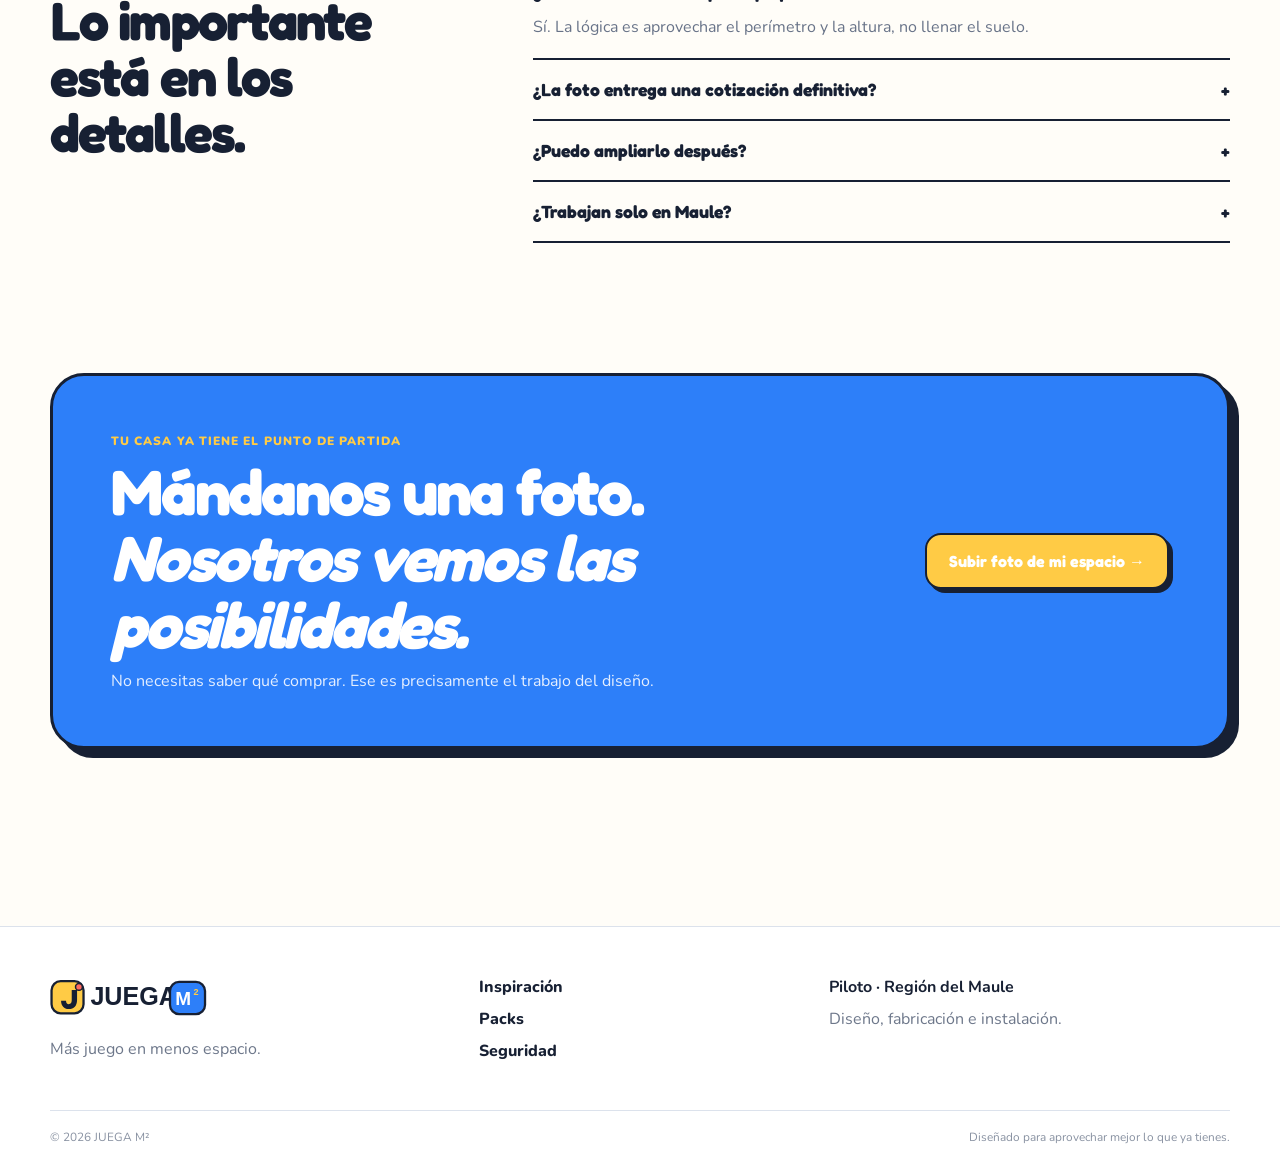
==== commit 21b7c2cc: "feat: reescribe landing con copy premium y pricing realista" ====
--- a/index.html
+++ b/index.html
@@ -1,301 +1,16 @@
 <!doctype html>
-<html lang="es">
-<head>
-  <meta charset="utf-8" />
-  <meta name="viewport" content="width=device-width, initial-scale=1" />
-  <meta name="theme-color" content="#FFCB45" />
-  <meta name="description" content="JUEGA M² transforma patios, terrazas y rincones pequeños en espacios activos para niños. Sube una foto, elige un pack y visualiza posibilidades." />
-  <title>JUEGA M² — Más juego en menos espacio</title>
-  <link rel="icon" href="assets/favicon.svg" type="image/svg+xml" />
-  <link rel="preconnect" href="https://fonts.googleapis.com" />
-  <link rel="preconnect" href="https://fonts.gstatic.com" crossorigin />
-  <link href="https://fonts.googleapis.com/css2?family=Fredoka:wght@500;600;700&family=Nunito:wght@400;500;600;700;800&display=swap" rel="stylesheet" />
-  <link rel="stylesheet" href="styles.css" />
-</head>
-<body>
-  <a class="skip-link" href="#contenido">Saltar al contenido</a>
-
-  <header class="site-header" id="top">
-    <div class="shell nav-wrap">
-      <a class="brand" href="#top" aria-label="JUEGA M2, inicio">
-        <img src="assets/logo.svg" alt="JUEGA M2" />
-      </a>
-      <button class="menu-toggle" type="button" aria-expanded="false" aria-controls="main-nav" aria-label="Abrir menú">
-        <span></span><span></span><span></span>
-      </button>
-      <nav id="main-nav" class="main-nav" aria-label="Navegación principal">
-        <a href="#packs">Packs</a>
-        <a href="#como-funciona">Cómo funciona</a>
-        <a href="#transformaciones">Antes / después</a>
-        <a href="#faq">Preguntas</a>
-      </nav>
-      <a class="button button-primary nav-cta" href="#visualizador">Sube una foto <span aria-hidden="true">↗</span></a>
-    </div>
-  </header>
-
-  <main id="contenido">
-    <section class="hero section-pad">
-      <div class="shell hero-grid">
-        <div class="hero-copy reveal">
-          <div class="eyebrow"><span class="dot dot-green"></span> Diseñamos espacios que invitan a moverse</div>
-          <h1>Ese rincón vacío puede convertirse en <span>su lugar favorito.</span></h1>
-          <p class="hero-lede">No necesitas un patio enorme. Sube una foto, elige una configuración y descubre cómo aprovechar pocos metros para que tus hijos trepen, jueguen y se muevan todos los días.</p>
-          <div class="hero-actions">
-            <a class="button button-primary button-lg" href="#visualizador">Quiero ver mi espacio</a>
-            <a class="button button-ghost button-lg" href="#packs">Ver packs</a>
-          </div>
-          <div class="trust-row" aria-label="Beneficios">
-            <div><strong>A medida</strong><span>para tu espacio real</span></div>
-            <div><strong>Modular</strong><span>crece con tus hijos</span></div>
-            <div><strong>Instalado</strong><span>listo para jugar</span></div>
-          </div>
-        </div>
-
-        <div class="hero-visual reveal" aria-label="Transformación de patio antes y después">
-          <div class="visual-card visual-card-main">
-            <img src="assets/pack-active.webp" alt="Patio transformado con muro de escalada, espaldera, red y aro de básquetbol" />
-            <span class="badge badge-coral">ACTIVO 6</span>
-            <div class="image-caption"><span class="pulse"></span> Ejemplo de transformación</div>
-          </div>
-          <div class="visual-card visual-card-before">
-            <img src="assets/before.webp" alt="Patio antes de la transformación" />
-            <span class="badge badge-dark">ANTES</span>
-          </div>
-          <div class="sticker sticker-yellow">6 m²<br><small>pueden dar para mucho</small></div>
-          <div class="sticker sticker-blue">+ movimiento<br><small>sin perder el patio</small></div>
-        </div>
-      </div>
-      <div class="hero-squiggle" aria-hidden="true"></div>
-    </section>
-
-    <section class="promise-strip" aria-label="Propuesta de valor">
-      <div class="shell promise-grid">
-        <p>Una pared.</p><span>→</span><p>Un rincón.</p><span>→</span><p>Pocos metros.</p><span>→</span><strong>Mucho más juego.</strong>
-      </div>
-    </section>
-
-    <section id="visualizador" class="visualizer section-pad">
-      <div class="shell">
-        <div class="section-head centered reveal">
-          <span class="kicker">PRUÉBALO CON TU CASA</span>
-          <h2>Sube una foto. Empieza a imaginar.</h2>
-          <p>Tu foto no sale de tu dispositivo en esta versión de demostración. El motor de visualización fotorealista se conectará desde Cloudflare sin exponer claves en el navegador.</p>
-        </div>
-
-        <div class="visualizer-grid reveal">
-          <div class="upload-panel card-shell">
-            <div id="dropzone" class="dropzone" tabindex="0" role="button" aria-label="Seleccionar o soltar una foto">
-              <input id="photoInput" type="file" accept="image/jpeg,image/png,image/webp" hidden />
-              <div class="upload-icon" aria-hidden="true">
-                <svg viewBox="0 0 48 48"><path d="M24 31V12m0 0-8 8m8-8 8 8M11 29v7a4 4 0 0 0 4 4h18a4 4 0 0 0 4-4v-7"/></svg>
-              </div>
-              <strong>Arrastra una foto de tu patio</strong>
-              <span>o toca para elegir una imagen</span>
-              <small>JPG, PNG o WEBP · hasta 10 MB</small>
-            </div>
-
-            <div class="photo-preview" id="photoPreview" hidden>
-              <img id="previewImage" alt="Vista previa de tu espacio" />
-              <div class="preview-overlay">
-                <span id="previewPackLabel">ACTIVO 6</span>
-                <strong>Vista rápida</strong>
-                <small>Boceto conceptual, no render final</small>
-              </div>
-              <button id="changePhoto" type="button" class="mini-button">Cambiar foto</button>
-            </div>
-
-            <div class="field-row">
-              <label>Edad aproximada
-                <select id="ageSelect">
-                  <option value="2-4">2–4 años</option>
-                  <option value="4-7" selected>4–7 años</option>
-                  <option value="7-10">7–10 años</option>
-                  <option value="10+">10+ años</option>
-                </select>
-              </label>
-              <label>Espacio disponible
-                <select id="spaceSelect">
-                  <option value="3">2–4 m²</option>
-                  <option value="6" selected>4–8 m²</option>
-                  <option value="10">8–15 m²</option>
-                  <option value="custom">15+ m²</option>
-                </select>
-              </label>
-            </div>
-          </div>
-
-          <div class="config-panel card-shell">
-            <div class="config-title-row">
-              <div><span class="kicker">ELIGE TU BASE</span><h3>¿Qué quieres imaginar?</h3></div>
-              <span class="live-pill"><i></i> Configurador</span>
-            </div>
-
-            <div class="config-options" id="configOptions">
-              <button class="config-option" type="button" data-pack="mini" data-price="299000" data-title="MINI 3">
-                <span class="config-icon">●</span><span><strong>MINI 3</strong><small>Muro + piso</small></span><b>desde $299 mil</b>
-              </button>
-              <button class="config-option active" type="button" data-pack="active" data-price="549000" data-title="ACTIVO 6">
-                <span class="config-icon">✦</span><span><strong>ACTIVO 6</strong><small>Muro + red + espaldera</small></span><b>desde $549 mil</b>
-              </button>
-              <button class="config-option" type="button" data-pack="adventure" data-price="899000" data-title="AVENTURA 10">
-                <span class="config-icon">▲</span><span><strong>AVENTURA 10</strong><small>Circuito completo</small></span><b>desde $899 mil</b>
-              </button>
-            </div>
-
-            <div class="addons">
-              <p>Agrega módulos</p>
-              <label><input type="checkbox" data-addon="69000" /> Aro de básquetbol <b>+$69 mil</b></label>
-              <label><input type="checkbox" data-addon="89000" /> Anillas + barra <b>+$89 mil</b></label>
-              <label><input type="checkbox" data-addon="129000" /> Baúl / banco de guardado <b>+$129 mil</b></label>
-            </div>
-
-            <div class="estimate-box">
-              <span>Estimación referencial</span>
-              <strong id="estimatePrice">$549.000</strong>
-              <small>Se confirma después de revisar medidas, soporte, seguridad y traslado.</small>
-            </div>
-
-            <button id="renderButton" type="button" class="button button-primary button-full">Ver referencia del pack</button>
-          </div>
-        </div>
-
-        <div id="renderResult" class="render-result reveal" aria-live="polite">
-          <div class="render-image-wrap">
-            <img id="renderImage" src="assets/pack-active.webp" alt="Referencia visual del pack ACTIVO 6" />
-            <span class="badge badge-coral" id="renderBadge">ACTIVO 6</span>
-          </div>
-          <div class="render-copy">
-            <span class="kicker">REFERENCIA VISUAL</span>
-            <h3 id="renderTitle">ACTIVO 6</h3>
-            <p id="renderText">Muro de travesía, espaldera, red y superficie amortiguante. Diseñado para concentrar la actividad en el perímetro y dejar el centro libre.</p>
-            <div class="render-notes">
-              <span>✓ Diseño modular</span><span>✓ Exterior / interior</span><span>✓ Instalación incluida*</span>
-            </div>
-            <a class="button button-dark" href="#contacto">Quiero una propuesta para mi foto</a>
-            <small>*Sujeto a evaluación técnica del lugar.</small>
-          </div>
-        </div>
-      </div>
-    </section>
-
-    <section id="packs" class="packs section-pad">
-      <div class="shell">
-        <div class="section-head reveal">
-          <span class="kicker">PACKS DE INICIO</span>
-          <h2>Elige cuánto quieres transformar.</h2>
-          <p>Todos los sistemas nacen de una base modular. Puedes comenzar pequeño y sumar componentes con el tiempo.</p>
-        </div>
-
-        <div class="pack-grid">
-          <article class="pack-card reveal">
-            <div class="pack-image"><img src="assets/pack-mini.webp" alt="Ejemplo compacto de espacio infantil" /><span class="space-chip">2–4 m²</span></div>
-            <div class="pack-body">
-              <div class="pack-heading"><div><span class="pack-number">01</span><h3>MINI 3</h3></div><span class="age-chip">2–6 años</span></div>
-              <p>Una pared bien aprovechada puede cambiar todo.</p>
-              <ul><li>Muro de escalada bajo</li><li>20–28 presas</li><li>Área amortiguante</li><li>Diseño de ruta inicial</li></ul>
-              <div class="pack-footer"><div><small>Desde</small><strong>$299.000</strong></div><a href="#visualizador">Configurar →</a></div>
-            </div>
-          </article>
-
-          <article class="pack-card featured reveal">
-            <div class="popular-ribbon">MÁS VERSÁTIL</div>
-            <div class="pack-image"><img src="assets/pack-active.webp" alt="Ejemplo de pack Activo 6" /><span class="space-chip">4–8 m²</span></div>
-            <div class="pack-body">
-              <div class="pack-heading"><div><span class="pack-number">02</span><h3>ACTIVO 6</h3></div><span class="age-chip">3–8 años</span></div>
-              <p>El equilibrio entre juego, movimiento y poco espacio.</p>
-              <ul><li>Muro de travesía</li><li>Espaldera + anillas</li><li>Red vertical</li><li>Área amortiguante</li></ul>
-              <div class="pack-footer"><div><small>Desde</small><strong>$549.000</strong></div><a href="#visualizador">Configurar →</a></div>
-            </div>
-          </article>
-
-          <article class="pack-card reveal">
-            <div class="pack-image"><img src="assets/pack-adventure.webp" alt="Ejemplo de pack Aventura 10" /><span class="space-chip">8–15 m²</span></div>
-            <div class="pack-body">
-              <div class="pack-heading"><div><span class="pack-number">03</span><h3>AVENTURA 10</h3></div><span class="age-chip">4–10 años</span></div>
-              <p>Un pequeño circuito para convertir el patio en una aventura.</p>
-              <ul><li>Escalada + monkey bars</li><li>Red de trepa</li><li>Anillas / cuerda</li><li>Guardado integrado</li></ul>
-              <div class="pack-footer"><div><small>Desde</small><strong>$899.000</strong></div><a href="#visualizador">Configurar →</a></div>
-            </div>
-          </article>
-        </div>
-        <p class="price-note">Precios referenciales de lanzamiento. La propuesta final depende de medidas, materiales, anclajes, ubicación y condiciones del espacio.</p>
-      </div>
-    </section>
-
-    <section id="como-funciona" class="steps section-pad">
-      <div class="shell">
-        <div class="section-head centered reveal">
-          <span class="kicker">DE LA FOTO AL JUEGO</span>
-          <h2>Cuatro pasos. Cero catálogos eternos.</h2>
-        </div>
-        <div class="steps-grid">
-          <article class="step-card reveal"><span>1</span><div class="step-icon">▣</div><h3>Sube una foto</h3><p>Muéstranos el rincón, patio, terraza o muro que quieres aprovechar.</p></article>
-          <article class="step-card reveal"><span>2</span><div class="step-icon">⌁</div><h3>Elige un pack</h3><p>Partimos desde una configuración probada y la adaptamos a tu espacio.</p></article>
-          <article class="step-card reveal"><span>3</span><div class="step-icon">✦</div><h3>Visualiza</h3><p>Te mostramos una propuesta para que entiendas cómo podría verse antes de fabricar.</p></article>
-          <article class="step-card reveal"><span>4</span><div class="step-icon">✓</div><h3>Fabricamos e instalamos</h3><p>Revisamos soporte, medidas, seguridad y dejamos el sistema listo para usar.</p></article>
-        </div>
-      </div>
-    </section>
-
-    <section id="transformaciones" class="transform section-pad">
-      <div class="shell transform-grid">
-        <div class="transform-copy reveal">
-          <span class="kicker">NO ES FALTA DE ESPACIO</span>
-          <h2>Es espacio que todavía no sabe jugar.</h2>
-          <p>La idea no es llenar el patio. Es llevar la actividad a paredes y perímetros para mantener la superficie libre y útil.</p>
-          <div class="benefit-list">
-            <div><span>↔</span><p><strong>Movimiento horizontal</strong>Escalada de travesía para crear recorrido sin subir demasiado.</p></div>
-            <div><span>↥</span><p><strong>Aprovecha la altura</strong>Redes, espalderas y anillas usan metros que hoy están vacíos.</p></div>
-            <div><span>＋</span><p><strong>Crece por módulos</strong>Empieza con una pared y suma nuevos desafíos después.</p></div>
-          </div>
-        </div>
-        <div class="before-after reveal">
-          <div class="ba-card before"><img src="assets/before.webp" alt="Patio antes" /><span>ANTES</span></div>
-          <div class="ba-arrow">→</div>
-          <div class="ba-card after"><img src="assets/pack-active.webp" alt="Patio transformado" /><span>DESPUÉS</span></div>
-        </div>
-      </div>
-    </section>
-
-    <section class="safety section-pad">
-      <div class="shell safety-card reveal">
-        <div class="safety-icon">⚑</div>
-        <div><span class="kicker">PRIMERO: QUE SEA JUGABLE. SIEMPRE: QUE SEA SEGURO.</span><h2>Cada casa se revisa antes de fabricar.</h2><p>Una foto sirve para diseñar. No sirve para certificar un anclaje. Antes de instalar verificamos muro, soporte, alturas, zonas de caída, fijaciones, materiales y uso esperado. No instalamos estructuras suspendidas sobre soportes que no hayan sido evaluados.</p></div>
-        <div class="safety-points"><span>Soporte</span><span>Anclajes</span><span>Caídas</span><span>Edad</span><span>Exterior</span><span>Mantenimiento</span></div>
-      </div>
-    </section>
-
-    <section id="faq" class="faq section-pad">
-      <div class="shell faq-grid">
-        <div class="section-head reveal"><span class="kicker">PREGUNTAS REALES</span><h2>Antes de mover una sola tabla.</h2><p>Lo importante es que la familia entienda qué está comprando y qué necesita el espacio.</p></div>
-        <div class="accordion reveal">
-          <details open><summary>¿Cuánto espacio necesito?<span>+</span></summary><p>Podemos comenzar incluso con una sola pared. MINI 3 está pensado para unos 2–4 m² de zona útil; los sistemas mayores aprovechan más recorrido sin llenar todo el suelo.</p></details>
-          <details><summary>¿Sirve para departamentos o interiores?<span>+</span></summary><p>Sí, siempre que el soporte y el área disponible sean compatibles. Adaptamos materiales, fijaciones y componentes al tipo de espacio.</p></details>
-          <details><summary>¿La foto basta para cotizar?<span>+</span></summary><p>La foto permite una primera propuesta. Para cerrar precio e instalación necesitamos medidas y, cuando corresponde, una inspección técnica.</p></details>
-          <details><summary>¿Puedo agregar módulos después?<span>+</span></summary><p>Esa es la idea del sistema: partir por una base y agregar nuevas rutas, anillas, red, guardado u otros módulos a medida que cambian las necesidades.</p></details>
-          <details><summary>¿Trabajan solo en Maule?<span>+</span></summary><p>La etapa inicial se concentra en Maule para validar fabricación e instalación. Proyectos fuera de la región se evalúan según logística.</p></details>
-        </div>
-      </div>
-    </section>
-
-    <section id="contacto" class="final-cta section-pad">
-      <div class="shell final-card reveal">
-        <div class="cta-shape shape-one"></div><div class="cta-shape shape-two"></div>
-        <div class="final-copy"><span class="kicker">TU CASA YA TIENE EL ESPACIO</span><h2>Ahora hagamos que juegue.</h2><p>Sube una foto y parte por una idea concreta. Sin construir primero y arrepentirse después.</p></div>
-        <a class="button button-yellow button-lg" href="#visualizador">Diseñar mi espacio</a>
-      </div>
-    </section>
-  </main>
-
-  <footer class="site-footer">
-    <div class="shell footer-grid">
-      <div><img src="assets/logo.svg" alt="JUEGA M2" /><p>Más juego en menos espacio.</p></div>
-      <div class="footer-links"><a href="#packs">Packs</a><a href="#como-funciona">Cómo funciona</a><a href="#faq">Preguntas</a></div>
-      <div class="footer-note"><strong>Piloto · Región del Maule</strong><span>Diseño, fabricación e instalación de espacios activos infantiles.</span></div>
-    </div>
-    <div class="shell footer-bottom"><span>© <span id="year"></span> JUEGA M²</span><span>Diseñado para jugar mejor.</span></div>
-  </footer>
-
-  <script src="app.js" defer></script>
-</body>
-</html>+<html lang="es"><head><meta charset="utf-8"/><meta name="viewport" content="width=device-width,initial-scale=1"/><meta name="theme-color" content="#10182B"/><meta name="description" content="JUEGA M² transforma patios y rincones pequeños en espacios activos infantiles diseñados, fabricados e instalados a medida."/><title>JUEGA M² — Tu patio puede empezar a jugar</title><link rel="icon" href="assets/favicon.svg" type="image/svg+xml"/><link rel="preconnect" href="https://fonts.googleapis.com"/><link rel="preconnect" href="https://fonts.gstatic.com" crossorigin/><link href="https://fonts.googleapis.com/css2?family=Fredoka:wght@500;600;700&family=Nunito:wght@400;500;600;700;800;900&display=swap" rel="stylesheet"/><link rel="stylesheet" href="styles.css"/><link rel="stylesheet" href="premium.css"/></head>
+<body><a class="skip-link" href="#contenido">Saltar al contenido</a><div class="top-note"><div class="shell"><span>●</span> Piloto Región del Maule · Diseño + fabricación + instalación <a href="#visualizador">Quiero probarlo con mi patio →</a></div></div>
+<header class="site-header" id="top"><div class="shell nav-wrap"><a class="brand" href="#top"><img src="assets/logo.svg" alt="JUEGA M2"/></a><button class="menu-toggle" type="button" aria-expanded="false" aria-controls="main-nav" aria-label="Abrir menú"><span></span><span></span><span></span></button><nav id="main-nav" class="main-nav"><a href="#inspiracion">Inspiración</a><a href="#packs">Packs</a><a href="#como-funciona">Cómo funciona</a><a href="#seguridad">Seguridad</a><a href="#faq">Preguntas</a></nav><a class="button button-primary nav-cta" href="#visualizador">Diseña tu espacio ↗</a></div></header>
+<main id="contenido">
+<section class="hero"><div class="shell hero-grid"><div class="hero-copy reveal"><div class="eyebrow">✦ ESPACIOS REALES · POCOS M² · MUCHO MOVIMIENTO</div><h1>Tu patio no necesita ser más grande. <span>Necesita empezar a jugar.</span></h1><p class="hero-lede">Diseñamos, fabricamos e instalamos espacios activos infantiles a medida, aprovechando paredes, esquinas y rincones que hoy no hacen nada.</p><div class="hero-actions"><a class="button button-primary button-lg" href="#visualizador">Ver mi patio transformado</a><a class="button button-ghost button-lg" href="#packs">Explorar packs</a></div><div class="trust-row"><div><strong>Diseño sobre tu espacio</strong><span>No sobre un catálogo genérico.</span></div><div><strong>Sistema modular</strong><span>Empieza pequeño y crece.</span></div><div><strong>Instalación revisada</strong><span>Soporte, anclajes y uso real.</span></div></div></div><div class="hero-visual reveal"><div class="visual-card visual-card-main"><img src="assets/pack-active.webp" alt="Patio transformado"/><span class="badge">ACTIVO 6 · concepto exterior</span><div class="image-caption">Mismo patio. Más movimiento.</div></div><div class="visual-card visual-card-before"><img src="assets/before.webp" alt="Patio antes"/><span class="badge badge-dark">ANTES</span></div><div class="sticker sticker-yellow">desde<br><b>$549 mil</b></div><div class="sticker sticker-blue">a medida<br><small>para tu casa</small></div></div></div></section>
+<section class="benefit-bar"><div class="shell"><span>Una pared</span><b>+</b><span>una buena idea</span><b>+</b><span>fabricación a medida</span><b>=</b><strong>un espacio que sí se usa.</strong></div></section>
+<section id="inspiracion" class="inspiration section-pad"><div class="shell"><div class="section-head light reveal"><span class="kicker kicker-warm">UNA FOTO · VARIAS POSIBILIDADES</span><h2>El mismo espacio puede convertirse en experiencias completamente distintas.</h2><p>No queremos llenar el patio. Buscamos la configuración correcta para la edad, el muro, el presupuesto y la forma en que la familia usa ese lugar.</p></div><div class="scene-grid"><article class="scene-card scene-before reveal"><img src="assets/before.webp" alt="Patio antes"/><div><span>01</span><strong>Tu espacio hoy</strong><small>El punto de partida real.</small></div></article><article class="scene-card scene-mini reveal"><img src="assets/pack-mini.webp" alt="Configuración compacta"/><div><span>02</span><strong>Compacto</strong><small>Escalada + espaldera + piso.</small></div></article><article class="scene-card scene-active reveal"><img src="assets/pack-active.webp" alt="Configuración activa"/><div><span>03</span><strong>Activo</strong><small>Más estaciones, mismo patio.</small></div></article><article class="scene-card scene-adventure reveal"><img src="assets/pack-adventure.webp" alt="Configuración aventura"/><div><span>04</span><strong>Aventura</strong><small>Un circuito en el perímetro.</small></div></article></div></div></section>
+<section id="visualizador" class="visualizer section-pad"><div class="shell"><div class="section-head centered reveal"><span class="kicker">EMPIEZA CON UNA FOTO</span><h2>No imagines a ciegas. Muéstranos el espacio.</h2><p>Sube una foto, selecciona edad y configuración. En esta demo la imagen permanece en tu navegador; el render personalizado se conectará desde Cloudflare en la siguiente fase.</p></div><div class="visualizer-grid reveal"><div class="upload-panel card-shell"><div id="dropzone" class="dropzone" tabindex="0" role="button"><input id="photoInput" type="file" accept="image/jpeg,image/png,image/webp" hidden/><div class="upload-icon">▣</div><strong>Sube una foto de tu patio o rincón</strong><span>Arrástrala aquí o toca para elegir</span><small>JPG, PNG o WEBP · hasta 10 MB</small></div><div class="photo-preview" id="photoPreview" hidden><img id="previewImage" alt="Tu espacio"/><div class="preview-overlay"><span id="previewPackLabel">ACTIVO 6</span><strong>Tu espacio</strong><small>La propuesta final respetará esta arquitectura.</small></div><button id="changePhoto" type="button" class="mini-button">Cambiar foto</button></div><div class="field-row"><label>Edad principal<select><option>2–4 años</option><option selected>4–7 años</option><option>7–10 años</option></select></label><label>Superficie útil<select><option>2–4 m²</option><option selected>4–8 m²</option><option>8–15 m²</option></select></label></div></div><div class="config-panel card-shell"><div class="config-title-row"><div><span class="kicker">CONFIGURA UNA BASE</span><h3>¿Hasta dónde quieres llegar?</h3></div><span class="live-pill"><i></i> estimador</span></div><div class="config-options"><button class="config-option" data-pack="mini"><span class="config-icon">●</span><span><strong>MINI 3</strong><small>Una pared que empieza a jugar</small></span><b>desde $549 mil</b></button><button class="config-option active" data-pack="active"><span class="config-icon">✦</span><span><strong>ACTIVO 6</strong><small>Escalada + espaldera + red</small></span><b>desde $1,19 M</b></button><button class="config-option" data-pack="adventure"><span class="config-icon">▲</span><span><strong>AVENTURA 10</strong><small>Circuito ampliado</small></span><b>desde $1,99 M</b></button></div><div class="addons"><p>Personalízalo</p><label><input type="checkbox" data-addon="79000"/> Aro + montaje <b>+$79 mil</b></label><label><input type="checkbox" data-addon="99000"/> Anillas + barra <b>+$99 mil</b></label><label><input type="checkbox" data-addon="149000"/> Banco / baúl <b>+$149 mil</b></label><label><input type="checkbox" data-addon="149000"/> Exterior PRO <b>+$149 mil</b></label></div><div class="estimate-box"><span>Estimación de partida</span><strong id="estimatePrice">$1.190.000</strong><small>Se confirma después de revisar medidas, soporte, superficie de caída y traslado.</small></div><button id="renderButton" class="button button-primary button-full">Ver referencia del pack</button></div></div><div id="renderResult" class="render-result reveal"><div class="render-image-wrap"><img id="renderImage" src="assets/pack-active.webp" alt="ACTIVO 6"/><span class="badge" id="renderBadge">ACTIVO 6</span></div><div class="render-copy"><span class="kicker">ASÍ SE SIENTE LA IDEA</span><h3 id="renderTitle">ACTIVO 6</h3><p id="renderText">Concentra escalada, trepa y suspensión en el perímetro para dejar el centro libre.</p><div class="render-notes"><span>Diseño modular</span><span>Interior / exterior</span><span>Instalación incluida*</span></div><a class="button button-dark" href="#contacto">Quiero cotizar sobre mi foto</a></div></div></div></section>
+<section id="packs" class="packs section-pad"><div class="shell"><div class="packs-head"><div class="section-head reveal"><span class="kicker">PACKS CON COSTOS ATERRIZADOS</span><h2>No vendemos un juguete. Vendemos la transformación completa.</h2><p>Precios recalibrados con materiales, piso, herrajes, fabricación, instalación y traslado local.</p></div><div class="market-chip reveal"><span>Mercado Chile</span><strong>Productos comparables</strong><b>$300 mil → $2,75 M</b><small>muchos sin despacho ni instalación</small></div></div><div class="pack-grid"><article class="pack-card reveal"><div class="pack-image"><img src="assets/pack-mini.webp" alt="MINI 3"/><span class="space-chip">2–4 m²</span></div><div class="pack-body"><div class="pack-heading"><h3>MINI 3</h3><span class="age-chip">2–6 años</span></div><p>Una pared bien aprovechada cambia la forma de usar el patio.</p><ul><li>Muro compacto</li><li>Presas + ruta inicial</li><li>Espaldera o anillas</li><li>Área amortiguante</li><li>Fabricación + instalación</li></ul><div class="pack-footer"><div><small>Desde</small><strong>$549.000</strong><span>típico $549–799 mil</span></div><a href="#visualizador">Configurar →</a></div></div></article><article class="pack-card featured reveal"><div class="popular-ribbon">RECOMENDADO</div><div class="pack-image"><img src="assets/pack-active.webp" alt="ACTIVO 6"/><span class="space-chip">4–8 m²</span></div><div class="pack-body"><div class="pack-heading"><h3>ACTIVO 6</h3><span class="age-chip">3–8 años</span></div><p>La configuración central: suficiente desafío para sentirse como una transformación real.</p><ul><li>Muro de travesía</li><li>Espaldera + anillas</li><li>Red vertical</li><li>Superficie amortiguante</li><li>Diseño + instalación</li></ul><div class="pack-footer"><div><small>Desde</small><strong>$1.190.000</strong><span>típico $1,19–1,49 M</span></div><a href="#visualizador">Configurar →</a></div></div></article><article class="pack-card reveal"><div class="pack-image"><img src="assets/pack-adventure.webp" alt="AVENTURA 10"/><span class="space-chip">8–15 m²</span></div><div class="pack-body"><div class="pack-heading"><h3>AVENTURA 10</h3><span class="age-chip">4–10 años</span></div><p>Un circuito más completo para patios con mayor recorrido.</p><ul><li>Escalada extendida</li><li>Monkey bars / suspensión</li><li>Red + módulo extra</li><li>Guardado integrado</li><li>Diseño + instalación</li></ul><div class="pack-footer"><div><small>Desde</small><strong>$1.990.000</strong><span>típico $1,99–2,49 M</span></div><a href="#visualizador">Configurar →</a></div></div></article></div><p class="price-note">Valores de validación comercial. No incluyen obras civiles, reparación de muros, techumbres ni drenajes.</p></div></section>
+<section class="price-logic section-pad"><div class="shell price-grid"><div class="price-copy reveal"><span class="kicker kicker-warm">PRECIO REALISTA, NO PRECIO GANCHO</span><h2>La madera es solo una parte del costo.</h2><p>También pagas presas, cuerda, piso, herrajes, terminación, fabricación, traslado, montaje y capacidad de responder si algo requiere ajuste.</p></div><div class="cost-stack reveal"><div><span>Materiales visibles</span><b>terciado · pino · presas · cuerda</b></div><div><span>Seguridad y montaje</span><b>herrajes · anclajes · piso · instalación</b></div><div><span>Terminación</span><b>lijado · sellos · exterior · detalles</b></div><div class="cost-accent"><span>Lo que realmente compras</span><b>un sistema diseñado para TU espacio</b></div></div></div></section>
+<section id="como-funciona" class="steps section-pad"><div class="shell"><div class="section-head light centered"><span class="kicker kicker-warm">DE UNA FOTO A UNA INSTALACIÓN</span><h2>Cuatro pasos. Ninguna compra a ciegas.</h2></div><div class="steps-grid"><article class="step-card"><span>01</span><div class="step-icon">▣</div><h3>Subes tu espacio</h3><p>Foto, edad y medidas aproximadas.</p></article><article class="step-card"><span>02</span><div class="step-icon">✦</div><h3>Diseñamos opciones</h3><p>Configuraciones compatibles con tu espacio y presupuesto.</p></article><article class="step-card"><span>03</span><div class="step-icon">◇</div><h3>Revisamos el lugar</h3><p>Soporte, anclajes, humedad y zona de caída.</p></article><article class="step-card"><span>04</span><div class="step-icon">✓</div><h3>Fabricamos e instalamos</h3><p>Dejamos la configuración aprobada lista para usar.</p></article></div></div></section>
+<section id="seguridad" class="safety section-pad"><div class="shell safety-card"><div class="safety-icon">!</div><div><span class="kicker kicker-warm">UN RENDER NO CERTIFICA UN MURO</span><h2>Primero lo imaginamos. Después comprobamos que pueda construirse.</h2><p>Antes de fabricar revisamos soporte, fijaciones, altura de caída, superficie amortiguante, exposición al clima y edad de uso.</p></div><div class="safety-points"><span>Soporte</span><span>Anclajes</span><span>Caídas</span><span>Humedad</span><span>Edad</span><span>Mantenimiento</span></div></div></section>
+<section id="faq" class="faq section-pad"><div class="shell faq-grid"><div class="section-head"><span class="kicker">PREGUNTAS ANTES DE COMPRAR</span><h2>Lo importante está en los detalles.</h2></div><div class="accordion"><details open><summary>¿De verdad sirve un espacio pequeño?<span>+</span></summary><p>Sí. La lógica es aprovechar el perímetro y la altura, no llenar el suelo.</p></details><details><summary>¿La foto entrega una cotización definitiva?<span>+</span></summary><p>No. Sirve para diseñar y entregar un rango. El precio definitivo requiere medidas y validación del soporte.</p></details><details><summary>¿Puedo ampliarlo después?<span>+</span></summary><p>Sí. La base se diseña para sumar rutas, red, anillas, guardado u otros módulos.</p></details><details><summary>¿Trabajan solo en Maule?<span>+</span></summary><p>La fase piloto se concentra en Maule para controlar fabricación, instalación y postventa.</p></details></div></div></section>
+<section id="contacto" class="final-cta section-pad"><div class="shell final-card"><div><span class="kicker kicker-warm">TU CASA YA TIENE EL PUNTO DE PARTIDA</span><h2>Mándanos una foto.<br><em>Nosotros vemos las posibilidades.</em></h2><p>No necesitas saber qué comprar. Ese es precisamente el trabajo del diseño.</p></div><a class="button button-yellow button-lg" href="#visualizador">Subir foto de mi espacio →</a></div></section>
+</main><footer class="site-footer"><div class="shell footer-grid"><div><img src="assets/logo.svg" alt="JUEGA M2"/><p>Más juego en menos espacio.</p></div><div class="footer-links"><a href="#inspiracion">Inspiración</a><a href="#packs">Packs</a><a href="#seguridad">Seguridad</a></div><div class="footer-note"><strong>Piloto · Región del Maule</strong><span>Diseño, fabricación e instalación.</span></div></div><div class="shell footer-bottom"><span>© <span id="year"></span> JUEGA M²</span><span>Diseñado para aprovechar mejor lo que ya tienes.</span></div></footer><script src="app.js" defer></script></body></html>
--- a/styles.css
+++ b/styles.css
@@ -0,0 +1,22 @@
+:root{--ink:#172033;--ink2:#536078;--paper:#fffdf8;--cream:#fff4df;--cloud:#f5f7fb;--mango:#ffcb45;--coral:#ff6b5f;--sky:#2d7ff9;--mint:#31d39a;--grape:#7758ff;--line:#dce2ec;--r:26px;--shell:min(1180px,calc(100% - 32px));--hard:6px 6px 0 var(--ink)}
+*{box-sizing:border-box}html{scroll-behavior:smooth}body{margin:0;background:var(--paper);color:var(--ink);font:16px/1.55 Nunito,system-ui,sans-serif;overflow-x:hidden}img{display:block;width:100%}a{color:inherit;text-decoration:none}button,input,select{font:inherit}.shell{width:var(--shell);margin:auto}.section-pad{padding:92px 0}.skip-link{position:fixed;top:-60px;left:12px;z-index:999;background:var(--ink);color:#fff;padding:10px;border-radius:10px}.skip-link:focus{top:12px}
+h1,h2,h3{font-family:Fredoka,sans-serif;letter-spacing:-.035em;line-height:1.04;margin:0}.kicker,.eyebrow{font-size:.75rem;font-weight:900;letter-spacing:.09em;text-transform:uppercase}.kicker{color:var(--sky)}
+.site-header{position:sticky;top:0;z-index:100;background:#fffdf8e8;backdrop-filter:blur(18px);border-bottom:1px solid #17203314}.nav-wrap{height:78px;display:flex;align-items:center;gap:26px}.brand{margin-right:auto}.brand img{width:178px}.main-nav{display:flex;gap:24px;font-weight:800;font-size:.92rem}.main-nav a:hover{color:var(--sky)}.menu-toggle{display:none;border:0;background:none;padding:8px}.menu-toggle span{display:block;width:24px;height:2px;background:var(--ink);margin:5px}
+.button{display:inline-flex;align-items:center;justify-content:center;gap:8px;padding:13px 18px;border:2px solid var(--ink);border-radius:16px;font:700 1rem Fredoka,sans-serif;cursor:pointer;transition:.18s}.button:hover{transform:translate(-2px,-2px)}.button-primary{background:var(--coral);box-shadow:4px 4px 0 var(--ink)}.button-primary:hover{box-shadow:7px 7px 0 var(--ink)}.button-ghost{background:white;box-shadow:4px 4px 0 #dce2ec}.button-dark{background:var(--ink);color:#fff}.button-yellow{background:var(--mango);box-shadow:4px 4px 0 var(--ink)}.button-lg{padding:16px 22px}.button-full{width:100%;padding:16px}
+.hero{position:relative;padding-top:72px;background:radial-gradient(circle at 12% 16%,#ffcb4540,transparent 27%),radial-gradient(circle at 87% 12%,#2d7ff929,transparent 25%),var(--paper)}.hero-grid{display:grid;grid-template-columns:1.02fr .98fr;gap:62px;align-items:center;min-height:610px}.eyebrow{display:inline-flex;align-items:center;gap:8px;background:#fff;border:1.5px solid var(--ink);border-radius:999px;padding:8px 12px}.dot{width:9px;height:9px;border-radius:50%;background:var(--mint)}h1{font-size:clamp(3.2rem,6.6vw,5.7rem);margin-top:22px}h1 span{color:var(--sky);position:relative}.hero-lede{font-size:1.16rem;color:var(--ink2);max-width:650px;margin:26px 0}.hero-actions{display:flex;gap:12px;flex-wrap:wrap}.trust-row{display:grid;grid-template-columns:repeat(3,1fr);gap:15px;margin-top:36px;padding-top:20px;border-top:1px solid var(--line)}.trust-row div{display:flex;flex-direction:column}.trust-row strong{font-family:Fredoka}.trust-row span{font-size:.78rem;color:#758096}
+.hero-visual{position:relative;min-height:570px}.visual-card{position:absolute;overflow:hidden;border:3px solid var(--ink);border-radius:25px;background:#fff;box-shadow:var(--hard)}.visual-card img{height:100%;object-fit:cover}.visual-card-main{inset:28px 0 64px 80px;transform:rotate(1.3deg)}.visual-card-before{width:205px;height:155px;left:0;bottom:6px;z-index:4;transform:rotate(-5deg)}.badge{position:absolute;top:13px;left:13px;border:2px solid var(--ink);border-radius:999px;padding:7px 10px;font:700 .74rem Fredoka;background:var(--coral)}.badge-dark{background:var(--ink);color:#fff}.image-caption{position:absolute;right:14px;bottom:14px;background:#fffffff0;border-radius:999px;padding:8px 11px;font-size:.75rem;font-weight:900}.pulse{display:inline-block;width:7px;height:7px;border-radius:50%;background:var(--mint);margin-right:6px}.sticker{position:absolute;z-index:5;width:122px;height:122px;border:3px solid var(--ink);border-radius:50%;display:grid;place-content:center;text-align:center;font:700 1.15rem/1 Fredoka;box-shadow:5px 5px 0 var(--ink)}.sticker small{font:700 .62rem/1.15 Nunito;margin-top:5px}.sticker-yellow{right:-22px;top:0;background:var(--mango);transform:rotate(8deg)}.sticker-blue{right:-12px;bottom:0;background:var(--sky);color:#fff;transform:rotate(-7deg);width:110px;height:110px}
+.promise-strip{background:var(--ink);color:#fff;padding:23px 0}.promise-grid{display:flex;justify-content:center;align-items:center;gap:20px;font:600 clamp(1rem,2vw,1.3rem) Fredoka}.promise-grid p{margin:0}.promise-grid span,.promise-grid strong{color:var(--mango)}
+.section-head{max-width:720px;margin-bottom:40px}.section-head.centered{text-align:center;margin-inline:auto}.section-head h2{font-size:clamp(2.4rem,4.2vw,4.15rem);margin:8px 0 14px}.section-head p{margin:0;color:#677287;font-size:1.04rem}
+.visualizer{background:linear-gradient(#f5faff,var(--paper))}.visualizer-grid{display:grid;grid-template-columns:1.12fr .88fr;gap:23px}.card-shell{background:#fff;border:2px solid var(--ink);border-radius:var(--r);padding:21px;box-shadow:5px 5px 0 #1720331e}.dropzone{min-height:330px;border:2px dashed #9aa8bb;border-radius:21px;background:#f7fbff;display:flex;flex-direction:column;align-items:center;justify-content:center;text-align:center;padding:28px;cursor:pointer}.dropzone:hover,.dropzone.dragover{border-color:var(--sky);background:#eef6ff}.upload-icon{width:62px;height:62px;border:2px solid var(--ink);border-radius:18px;background:var(--mango);box-shadow:4px 4px 0 var(--ink);display:grid;place-items:center;margin-bottom:18px}.upload-icon svg{width:34px;fill:none;stroke:var(--ink);stroke-width:3;stroke-linecap:round;stroke-linejoin:round}.dropzone strong{font:700 1.4rem Fredoka}.dropzone span,.dropzone small{color:#6e7a90}.dropzone small{margin-top:16px}.photo-preview{height:330px;position:relative;overflow:hidden;border-radius:21px;background:#e8edf4}.photo-preview img{height:100%;object-fit:cover}.preview-overlay{position:absolute;left:14px;bottom:14px;background:#172033e8;color:#fff;border-radius:14px;padding:11px 13px;display:flex;flex-direction:column}.preview-overlay span{color:var(--mango);font-size:.68rem;font-weight:900}.preview-overlay strong{font-family:Fredoka}.preview-overlay small{opacity:.7}.mini-button{position:absolute;right:12px;top:12px;border:1px solid var(--ink);background:#fff;border-radius:999px;padding:7px 10px;font-weight:800}.field-row{display:grid;grid-template-columns:1fr 1fr;gap:11px;margin-top:13px}.field-row label{font-size:.78rem;font-weight:900}.field-row select{width:100%;margin-top:6px;border:1.5px solid var(--line);border-radius:13px;padding:11px;background:#fff;color:var(--ink);font-weight:700}
+.config-title-row{display:flex;justify-content:space-between;gap:12px}.config-title-row h3{font-size:1.8rem;margin-top:4px}.live-pill{font-size:.7rem;font-weight:900;border:1px solid var(--line);border-radius:999px;padding:7px 10px;height:max-content}.live-pill i{display:inline-block;width:7px;height:7px;border-radius:50%;background:var(--mint);margin-right:5px}.config-options{display:grid;gap:9px;margin-top:18px}.config-option{display:grid;grid-template-columns:42px 1fr auto;gap:10px;align-items:center;border:1.5px solid var(--line);background:#fff;border-radius:16px;padding:12px;text-align:left;cursor:pointer}.config-option.active{border:2px solid var(--ink);background:var(--cream);box-shadow:3px 3px 0 var(--ink)}.config-icon{width:40px;height:40px;border:1.5px solid var(--ink);border-radius:12px;background:var(--mango);display:grid;place-items:center}.config-option span:nth-child(2){display:flex;flex-direction:column}.config-option strong{font-family:Fredoka}.config-option small{color:#7b8699}.config-option b{font-size:.73rem}.addons{margin-top:18px;padding-top:16px;border-top:1px solid var(--line)}.addons p{font:700 1rem Fredoka;margin:0 0 5px}.addons label{display:flex;align-items:center;gap:8px;padding:8px 0;font-size:.85rem}.addons input{width:17px;height:17px;accent-color:var(--coral)}.addons b{margin-left:auto;font-size:.73rem}.estimate-box{margin:14px 0;background:var(--ink);color:#fff;border-radius:17px;padding:15px;display:grid;grid-template-columns:1fr auto;gap:2px 10px}.estimate-box strong{font:700 1.7rem Fredoka;color:var(--mango)}.estimate-box small{grid-column:1/-1;color:#bfc8d7}
+.render-result{margin-top:24px;border:2px solid var(--ink);border-radius:26px;background:#fff;display:grid;grid-template-columns:1.05fr .95fr;gap:18px;padding:12px;box-shadow:6px 6px 0 var(--sky)}.render-image-wrap{position:relative;min-height:350px;border-radius:18px;overflow:hidden;background:#e8edf4}.render-image-wrap img{height:100%;object-fit:cover}.render-copy{align-self:center;padding:24px 24px 22px 6px}.render-copy h3{font-size:2.35rem;margin:6px 0 9px}.render-copy p{color:#657187}.render-notes{display:flex;flex-wrap:wrap;gap:7px;margin:17px 0}.render-notes span{background:var(--cloud);padding:7px 9px;border-radius:999px;font-size:.73rem;font-weight:800}.render-copy>small{display:block;margin-top:11px;color:#8b95a5}
+.packs{background:var(--cream)}.pack-grid{display:grid;grid-template-columns:repeat(3,1fr);gap:21px}.pack-card{position:relative;background:#fff;border:2px solid var(--ink);border-radius:25px;overflow:hidden;box-shadow:5px 5px 0 #1720332c;transition:.18s}.pack-card:hover{transform:translateY(-6px)}.pack-card.featured{box-shadow:7px 7px 0 var(--sky)}.popular-ribbon{position:absolute;z-index:4;right:12px;top:12px;background:var(--mango);border:2px solid var(--ink);border-radius:999px;padding:6px 9px;font-size:.67rem;font-weight:900}.pack-image{height:220px;position:relative;background:#e8edf4;overflow:hidden}.pack-image img{height:100%;object-fit:cover}.space-chip{position:absolute;top:11px;left:11px;background:#fff;border:1.5px solid var(--ink);border-radius:999px;padding:5px 8px;font-size:.68rem;font-weight:900}.pack-body{padding:20px}.pack-heading,.pack-heading>div,.pack-footer{display:flex;align-items:center}.pack-heading{justify-content:space-between;gap:8px}.pack-heading>div{gap:8px}.pack-number{width:31px;height:31px;border-radius:10px;background:var(--sky);color:#fff;display:grid;place-items:center;font-size:.68rem;font-weight:900}.pack-heading h3{font-size:1.6rem}.age-chip{background:var(--cloud);border-radius:999px;padding:5px 8px;font-size:.67rem;font-weight:900}.pack-body>p{color:#657187}.pack-body ul{list-style:none;padding:0;margin:0 0 17px;display:grid;gap:6px}.pack-body li:before{content:"✓";color:var(--mint);font-weight:900;margin-right:7px}.pack-footer{border-top:1px solid var(--line);padding-top:15px;justify-content:space-between;align-items:end}.pack-footer>div{display:flex;flex-direction:column}.pack-footer strong{font:700 1.35rem Fredoka}.pack-footer a{font-weight:900;color:var(--sky)}.price-note{text-align:center;color:#7d8799;font-size:.75rem;max-width:760px;margin:22px auto 0}
+.steps-grid{display:grid;grid-template-columns:repeat(4,1fr);gap:17px}.step-card{position:relative;border:2px solid var(--ink);border-radius:22px;background:#fff;padding:22px;min-height:242px}.step-card>span{position:absolute;right:15px;top:10px;font:700 2rem Fredoka;color:#dce2eb}.step-icon{width:50px;height:50px;border:2px solid var(--ink);border-radius:14px;background:var(--mango);box-shadow:3px 3px 0 var(--ink);display:grid;place-items:center}.step-card:nth-child(2) .step-icon{background:var(--mint)}.step-card:nth-child(3) .step-icon{background:var(--coral)}.step-card:nth-child(4) .step-icon{background:var(--sky);color:#fff}.step-card h3{font-size:1.4rem;margin:20px 0 7px}.step-card p{color:#677287;margin:0;font-size:.9rem}
+.transform{background:#f2f7ff}.transform-grid{display:grid;grid-template-columns:.85fr 1.15fr;gap:46px;align-items:center}.transform-copy h2{font-size:clamp(2.5rem,4.2vw,4rem);margin:8px 0 16px}.transform-copy>p{color:#677287}.benefit-list{display:grid;gap:13px;margin-top:27px}.benefit-list>div{display:grid;grid-template-columns:46px 1fr;gap:11px}.benefit-list>div>span{width:42px;height:42px;display:grid;place-items:center;border:2px solid var(--ink);border-radius:12px;background:#fff;font-weight:900}.benefit-list p{margin:0;color:#687388;font-size:.86rem}.benefit-list strong{display:block;color:var(--ink);font-family:Fredoka;font-size:1.03rem}.before-after{display:grid;grid-template-columns:1fr 38px 1fr;align-items:center}.ba-card{position:relative;overflow:hidden;border:3px solid var(--ink);border-radius:23px;box-shadow:5px 5px 0 var(--ink)}.ba-card.before{transform:rotate(-2deg)}.ba-card.after{transform:rotate(2deg)}.ba-card img{aspect-ratio:4/5;height:100%;object-fit:cover}.ba-card span{position:absolute;left:11px;bottom:11px;background:#fff;border:2px solid var(--ink);border-radius:999px;padding:5px 8px;font:700 .7rem Fredoka}.ba-card.after span{background:var(--mango)}.ba-arrow{text-align:center;font-size:2rem;font-weight:900;color:var(--sky)}
+.safety-card{background:var(--ink);color:#fff;border-radius:29px;border:2px solid var(--ink);box-shadow:8px 8px 0 var(--mango);padding:32px;display:grid;grid-template-columns:68px 1fr .7fr;gap:23px;align-items:center}.safety-icon{width:60px;height:60px;border:2px solid #fff;border-radius:18px;background:var(--mango);color:var(--ink);display:grid;place-items:center;font-size:1.6rem}.safety-card .kicker{color:var(--mango)}.safety-card h2{font-size:2.15rem;margin:5px 0 8px}.safety-card p{margin:0;color:#c6cedc}.safety-points{display:flex;flex-wrap:wrap;gap:7px}.safety-points span{border:1px solid #526078;background:#253149;border-radius:999px;padding:7px 10px;font-size:.74rem;font-weight:800}
+.faq-grid{display:grid;grid-template-columns:.75fr 1.25fr;gap:65px}.accordion{border-top:2px solid var(--ink)}details{border-bottom:2px solid var(--ink)}summary{list-style:none;cursor:pointer;padding:19px 0;display:flex;justify-content:space-between;font:700 1.1rem Fredoka}summary::-webkit-details-marker{display:none}details p{margin:-6px 0 18px;color:#687388}details[open] summary span{transform:rotate(45deg)}
+.final-cta{padding-top:38px}.final-card{position:relative;overflow:hidden;background:var(--sky);color:#fff;border:3px solid var(--ink);border-radius:34px;padding:52px 58px;box-shadow:9px 9px 0 var(--ink);display:flex;align-items:center;justify-content:space-between;gap:28px}.final-card .kicker{color:var(--mango)}.final-card h2{font-size:clamp(2.7rem,5vw,4.7rem);margin:6px 0 11px}.final-card p{max-width:620px;margin:0;color:#e5efff}.final-card .button{white-space:nowrap}.cta-shape{position:absolute;border-radius:50%;background:#fff;opacity:.14}.shape-one{width:300px;height:300px;right:-100px;top:-150px}.shape-two{width:160px;height:160px;left:40%;bottom:-110px;background:var(--mango)}
+.site-footer{margin-top:85px;padding:48px 0 20px;background:#fff;border-top:1px solid var(--line)}.footer-grid{display:grid;grid-template-columns:1fr .8fr 1fr;gap:28px}.footer-grid img{width:160px}.footer-grid p,.footer-note{color:#6d778a}.footer-links,.footer-note{display:flex;flex-direction:column;gap:7px}.footer-links{font-weight:800}.footer-note strong{color:var(--ink)}.footer-bottom{display:flex;justify-content:space-between;margin-top:32px;padding-top:17px;border-top:1px solid var(--line);font-size:.74rem;color:#8992a2}.reveal{opacity:0;transform:translateY(17px);transition:.6s}.reveal.visible{opacity:1;transform:none}
+@media(max-width:980px){.main-nav{display:none;position:absolute;top:72px;left:16px;right:16px;flex-direction:column;background:#fff;border:2px solid var(--ink);border-radius:18px;padding:16px;box-shadow:var(--hard)}.main-nav.open{display:flex}.menu-toggle{display:block}.nav-cta{display:none}.hero-grid,.visualizer-grid,.render-result,.transform-grid,.faq-grid{grid-template-columns:1fr}.hero-visual{min-height:510px}.pack-grid{grid-template-columns:repeat(2,1fr)}.pack-card:last-child{grid-column:1/-1;max-width:50%;margin:auto}.steps-grid{grid-template-columns:repeat(2,1fr)}.safety-card{grid-template-columns:60px 1fr}.safety-points{grid-column:1/-1}.footer-grid{grid-template-columns:1fr 1fr}.footer-note{grid-column:1/-1}}
+@media(max-width:650px){:root{--shell:calc(100% - 24px)}.section-pad{padding:68px 0}.nav-wrap{height:68px}.brand img{width:145px}.hero{padding-top:38px}.hero-grid{min-height:0;gap:24px}h1{font-size:clamp(2.65rem,13vw,4rem)}.hero-lede{font-size:1.02rem}.hero-actions{display:grid}.trust-row{grid-template-columns:1fr 1fr}.trust-row div:last-child{grid-column:1/-1}.hero-visual{min-height:390px}.visual-card-main{inset:28px 4px 48px 36px}.visual-card-before{width:132px;height:102px}.sticker{width:88px;height:88px;font-size:.86rem}.sticker-blue{display:none}.promise-grid{gap:8px;flex-wrap:wrap;font-size:.9rem}.section-head h2{font-size:2.45rem}.field-row{grid-template-columns:1fr}.config-option{grid-template-columns:38px 1fr}.config-option b{grid-column:2}.pack-grid,.steps-grid{grid-template-columns:1fr}.pack-card:last-child{grid-column:auto;max-width:none}.before-after{grid-template-columns:1fr}.ba-card img{aspect-ratio:4/3}.ba-arrow{transform:rotate(90deg)}.safety-card{grid-template-columns:1fr;padding:24px}.final-card{display:block;padding:36px 24px}.final-card .button{width:100%;margin-top:24px}.footer-grid{grid-template-columns:1fr}.footer-note{grid-column:auto}.footer-bottom{flex-direction:column;gap:7px}}
+@media(prefers-reduced-motion:reduce){html{scroll-behavior:auto}.reveal{opacity:1;transform:none;transition:none}}
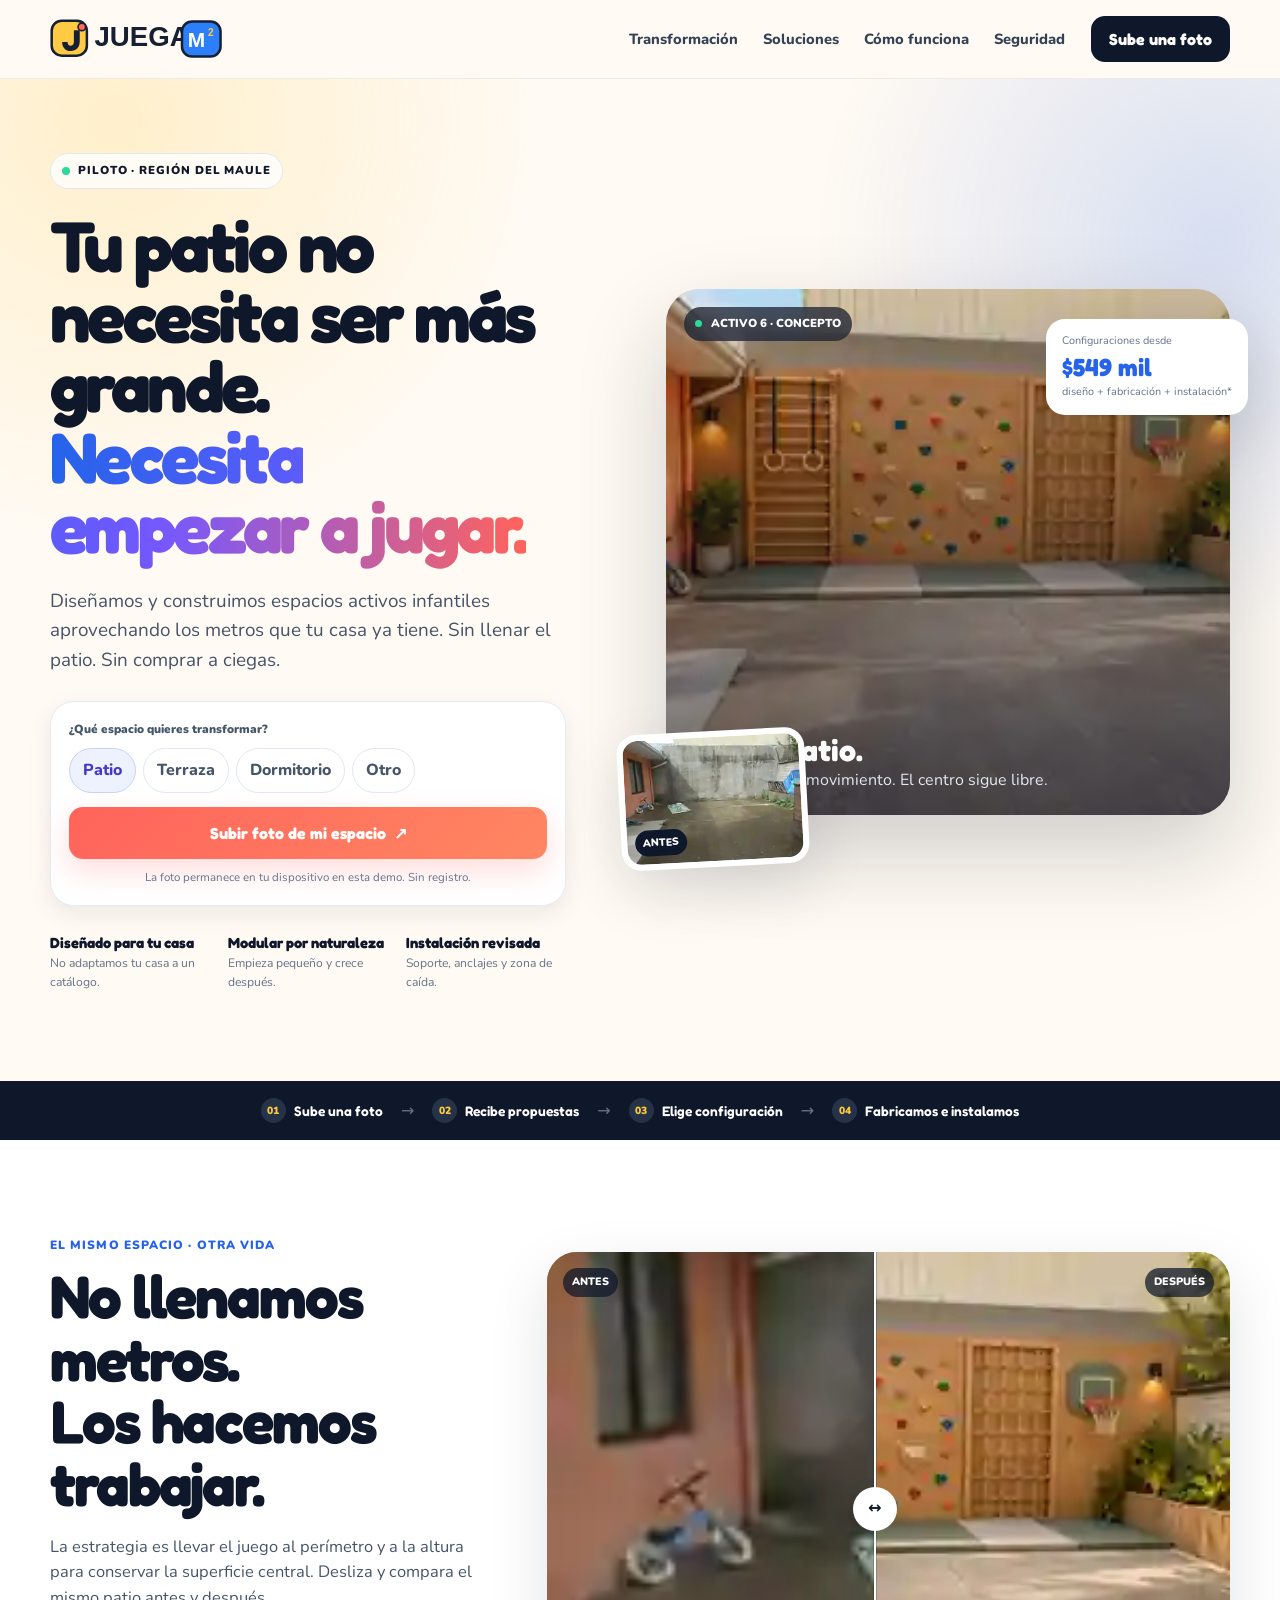
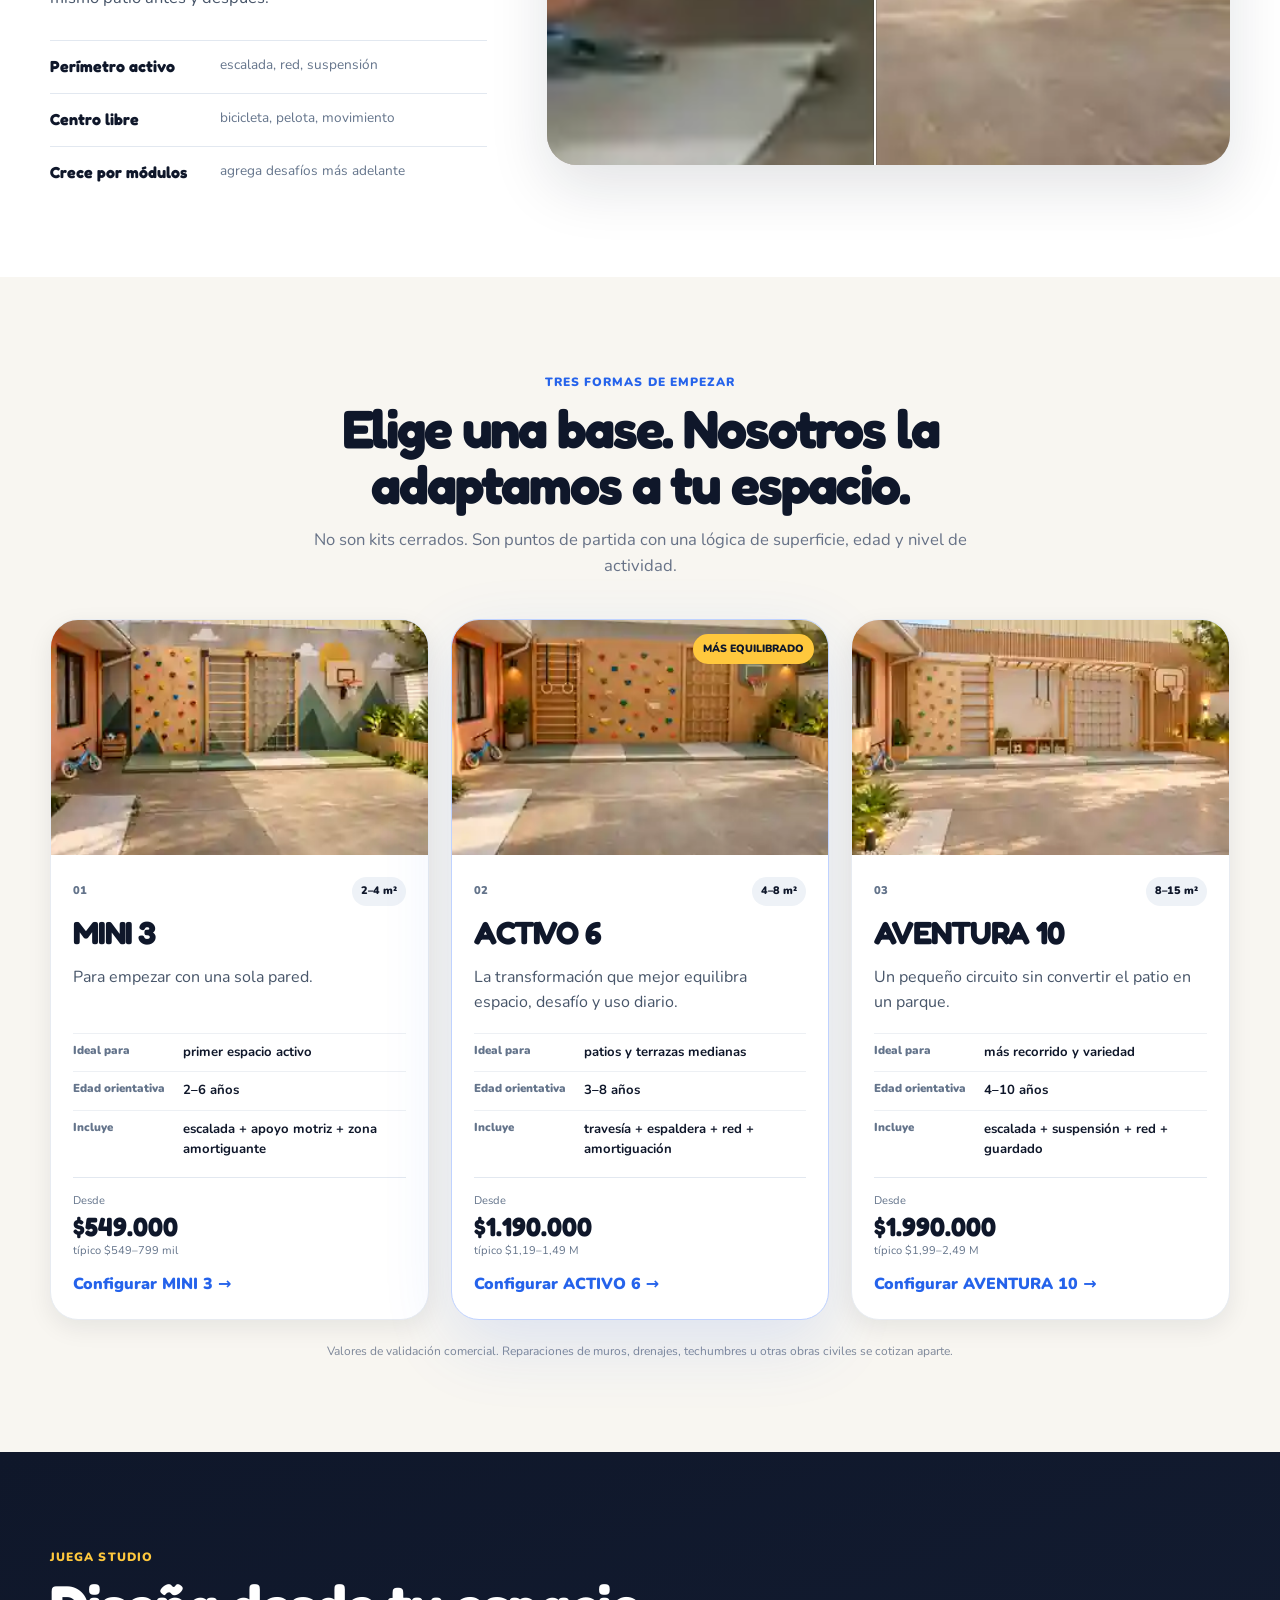
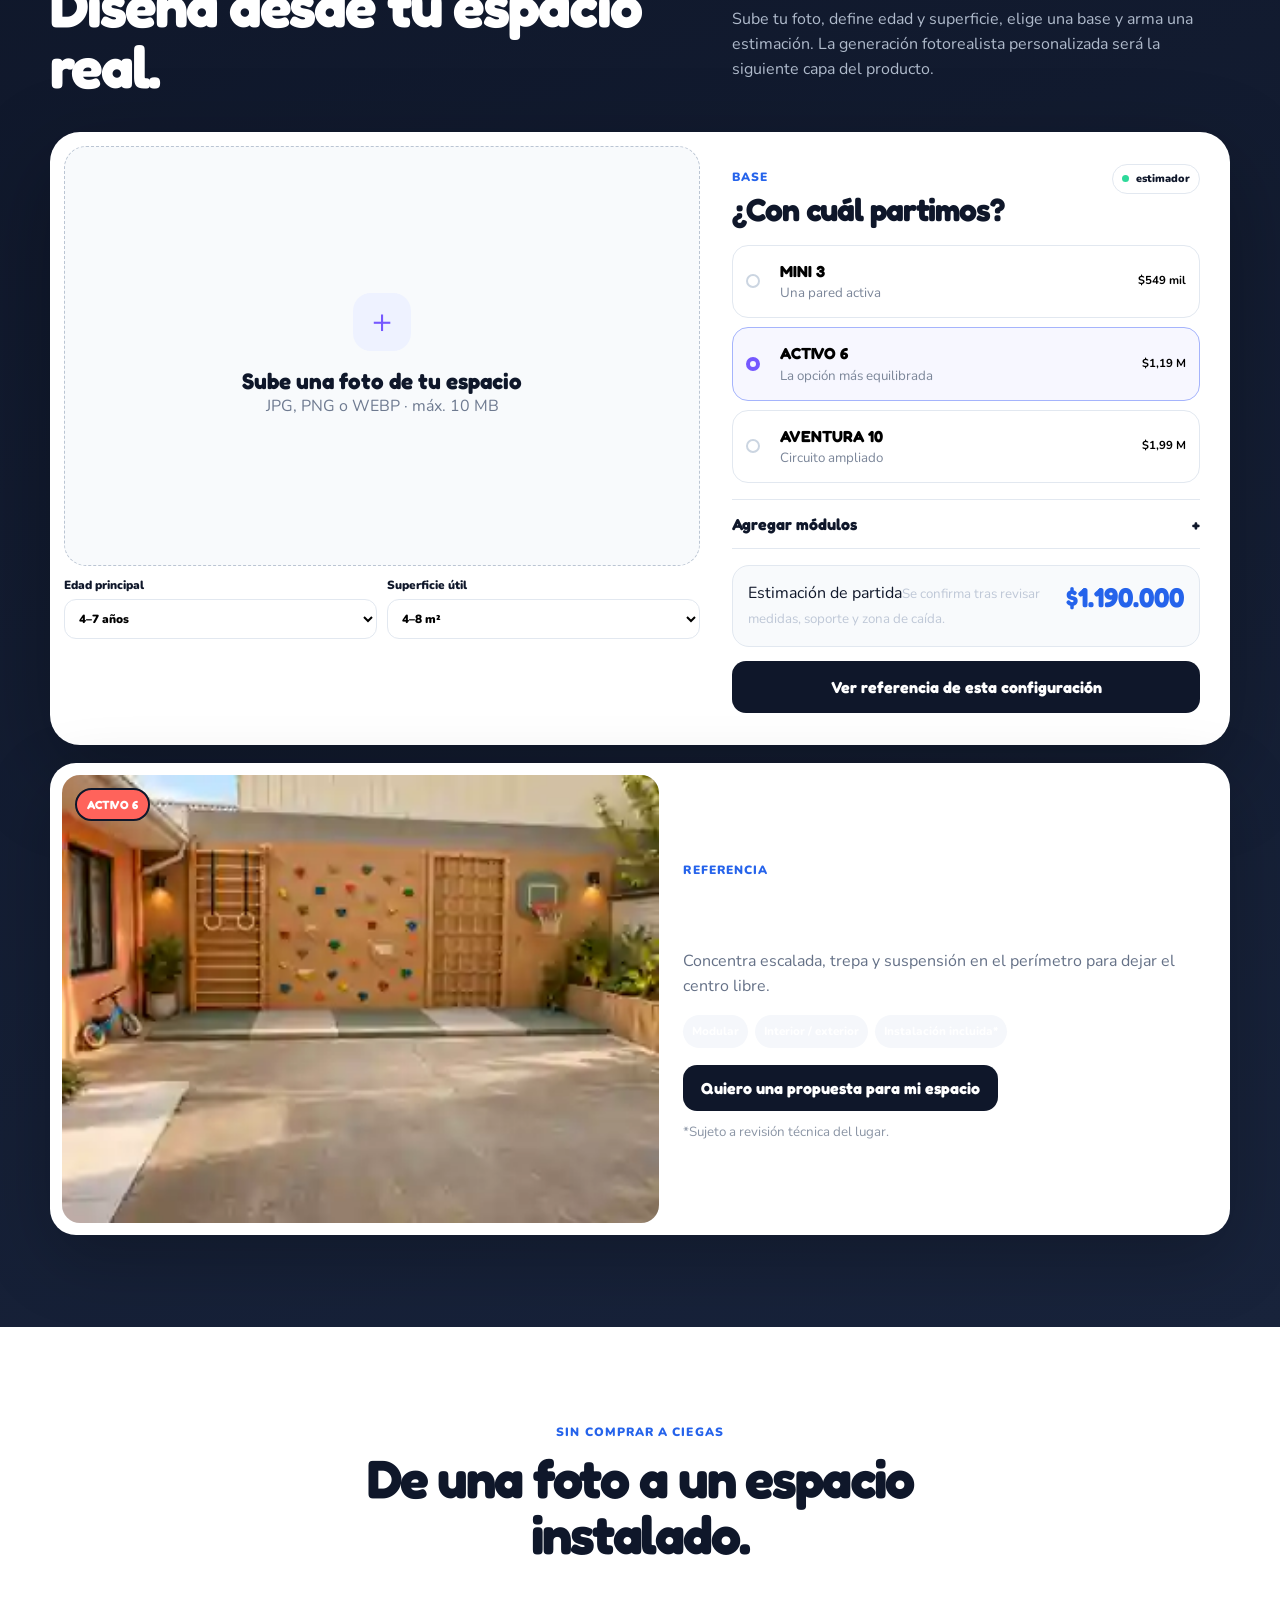
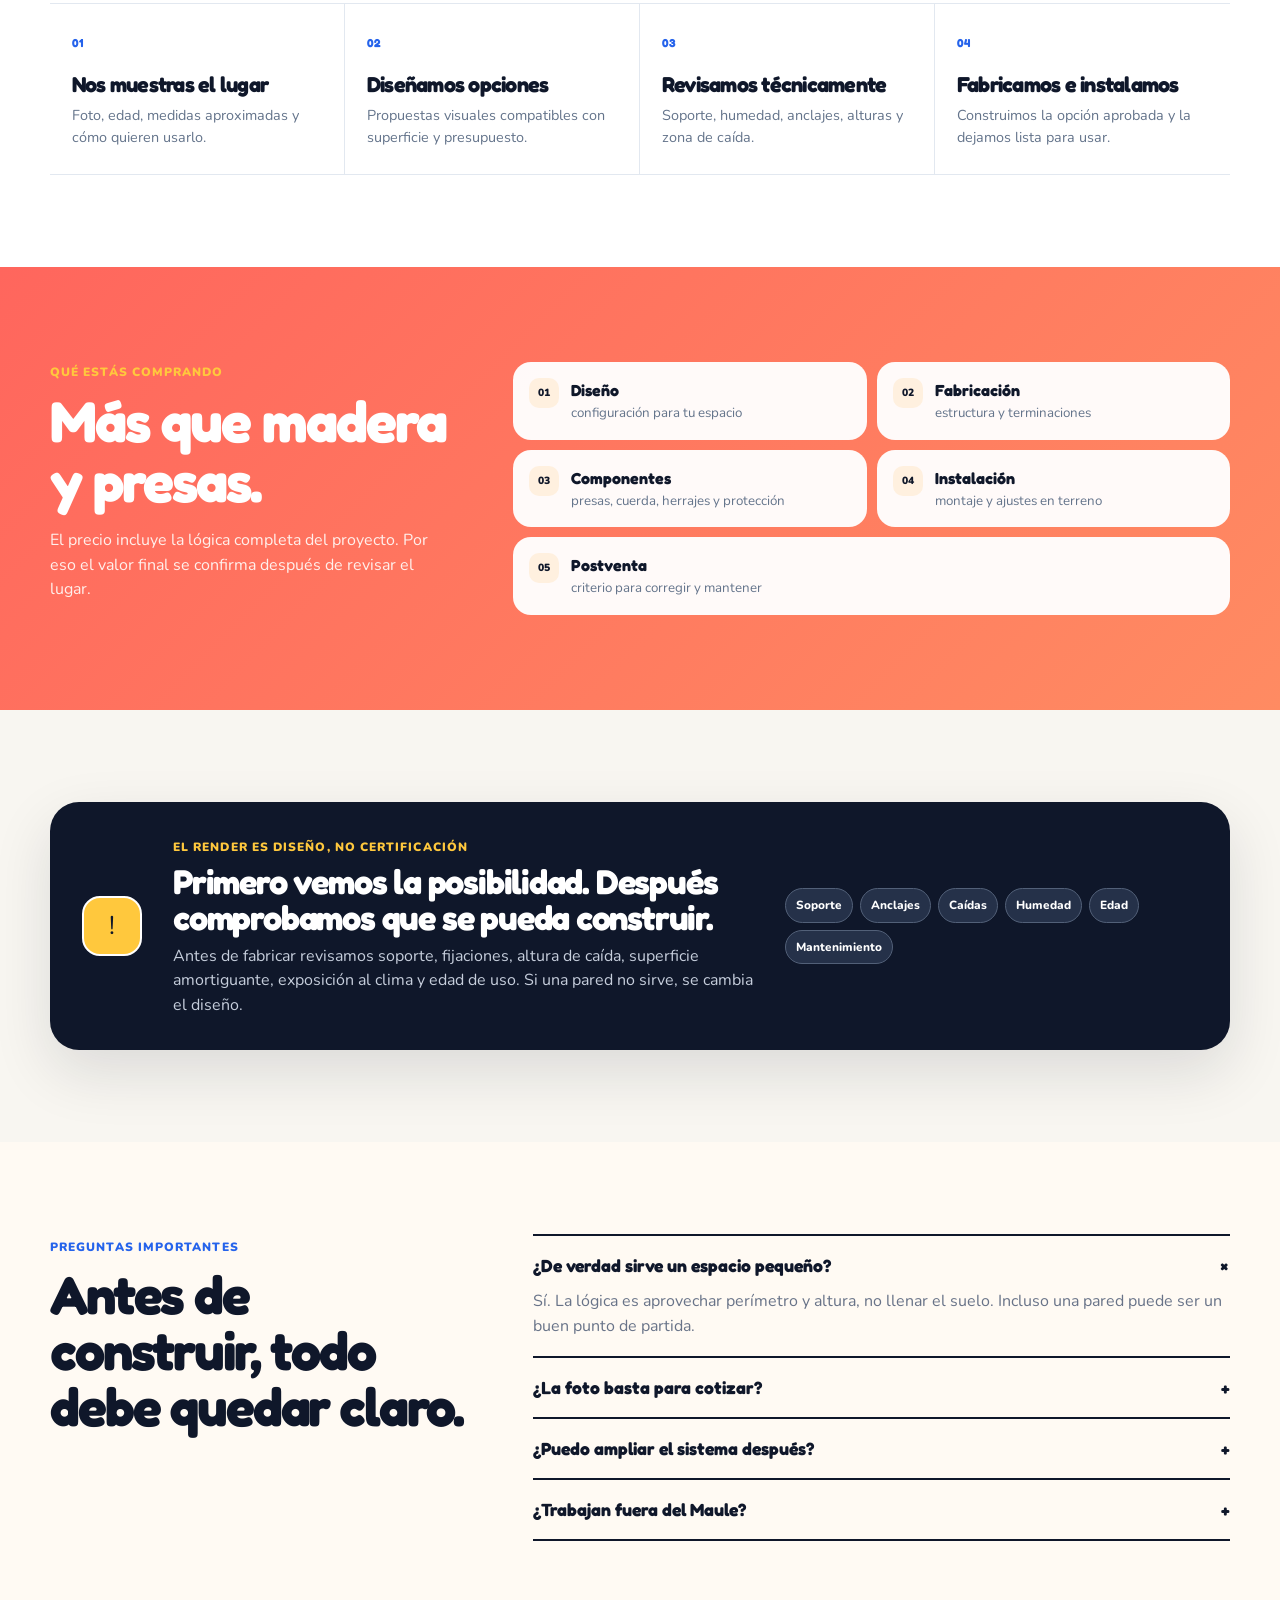
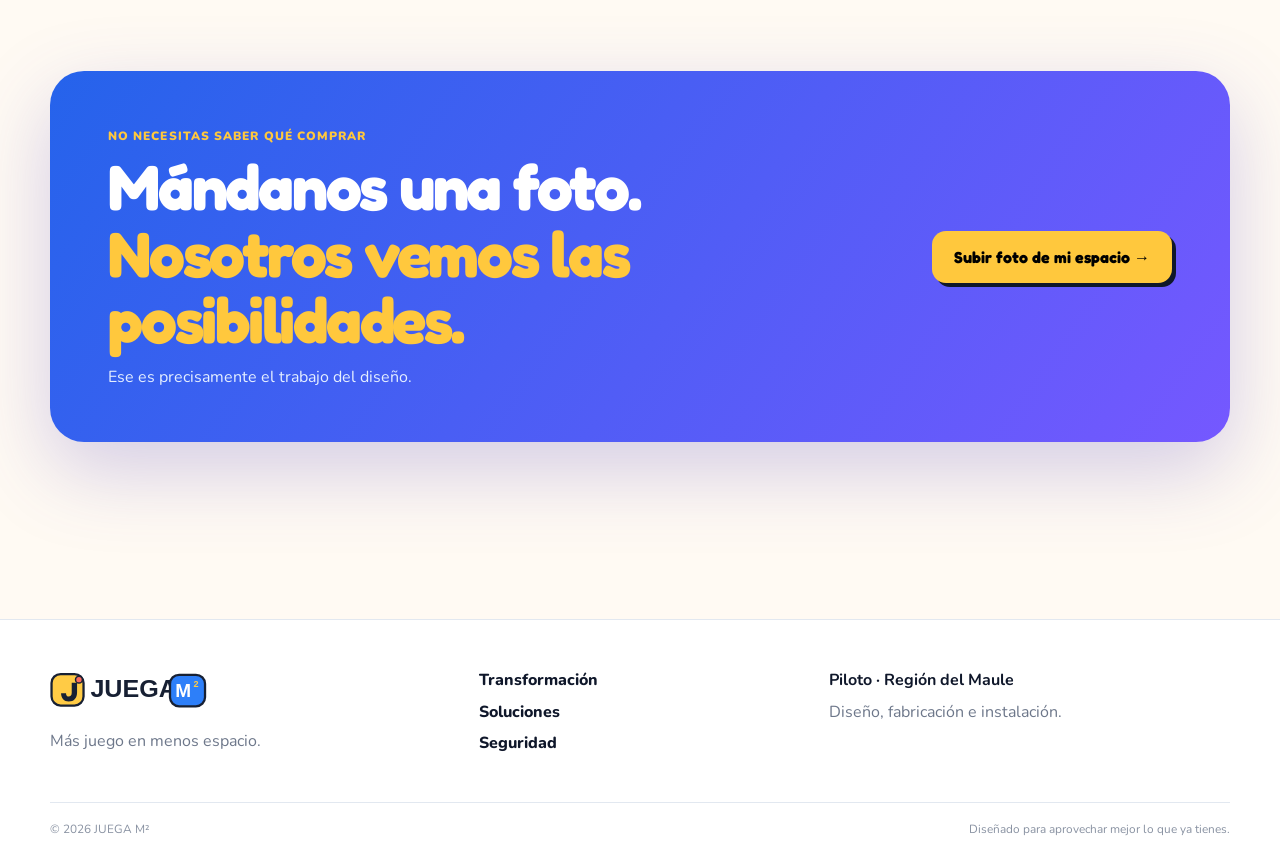
==== commit 9a27a08e: "feat: eleva JUEGA M² a experiencia premium centrada en producto" ====
--- a/index.html
+++ b/index.html
@@ -1,16 +1,302 @@
 <!doctype html>
-<html lang="es"><head><meta charset="utf-8"/><meta name="viewport" content="width=device-width,initial-scale=1"/><meta name="theme-color" content="#10182B"/><meta name="description" content="JUEGA M² transforma patios y rincones pequeños en espacios activos infantiles diseñados, fabricados e instalados a medida."/><title>JUEGA M² — Tu patio puede empezar a jugar</title><link rel="icon" href="assets/favicon.svg" type="image/svg+xml"/><link rel="preconnect" href="https://fonts.googleapis.com"/><link rel="preconnect" href="https://fonts.gstatic.com" crossorigin/><link href="https://fonts.googleapis.com/css2?family=Fredoka:wght@500;600;700&family=Nunito:wght@400;500;600;700;800;900&display=swap" rel="stylesheet"/><link rel="stylesheet" href="styles.css"/><link rel="stylesheet" href="premium.css"/></head>
-<body><a class="skip-link" href="#contenido">Saltar al contenido</a><div class="top-note"><div class="shell"><span>●</span> Piloto Región del Maule · Diseño + fabricación + instalación <a href="#visualizador">Quiero probarlo con mi patio →</a></div></div>
-<header class="site-header" id="top"><div class="shell nav-wrap"><a class="brand" href="#top"><img src="assets/logo.svg" alt="JUEGA M2"/></a><button class="menu-toggle" type="button" aria-expanded="false" aria-controls="main-nav" aria-label="Abrir menú"><span></span><span></span><span></span></button><nav id="main-nav" class="main-nav"><a href="#inspiracion">Inspiración</a><a href="#packs">Packs</a><a href="#como-funciona">Cómo funciona</a><a href="#seguridad">Seguridad</a><a href="#faq">Preguntas</a></nav><a class="button button-primary nav-cta" href="#visualizador">Diseña tu espacio ↗</a></div></header>
+<html lang="es">
+<head>
+  <meta charset="utf-8"/>
+  <meta name="viewport" content="width=device-width,initial-scale=1"/>
+  <meta name="theme-color" content="#0F172A"/>
+  <meta name="description" content="JUEGA M² transforma patios, terrazas y rincones pequeños en espacios activos infantiles diseñados, fabricados e instalados a medida."/>
+  <title>JUEGA M² — Espacios que empiezan a jugar</title>
+  <link rel="icon" href="assets/favicon.svg" type="image/svg+xml"/>
+  <link rel="preconnect" href="https://fonts.googleapis.com"/>
+  <link rel="preconnect" href="https://fonts.gstatic.com" crossorigin/>
+  <link href="https://fonts.googleapis.com/css2?family=Fredoka:wght@500;600;700&family=Nunito:wght@400;500;600;700;800;900&display=swap" rel="stylesheet"/>
+  <link rel="stylesheet" href="styles.css"/>
+  <link rel="stylesheet" href="premium.css"/>
+</head>
+<body>
+<a class="skip-link" href="#contenido">Saltar al contenido</a>
+
+<header class="site-header" id="top">
+  <div class="shell nav-wrap">
+    <a class="brand" href="#top" aria-label="JUEGA M2"><img src="assets/logo.svg" alt="JUEGA M2"/></a>
+    <button class="menu-toggle" type="button" aria-expanded="false" aria-controls="main-nav" aria-label="Abrir menú"><span></span><span></span><span></span></button>
+    <nav id="main-nav" class="main-nav" aria-label="Navegación principal">
+      <a href="#transformacion">Transformación</a>
+      <a href="#packs">Soluciones</a>
+      <a href="#como-funciona">Cómo funciona</a>
+      <a href="#seguridad">Seguridad</a>
+    </nav>
+    <a class="button button-primary nav-cta" href="#studio">Sube una foto</a>
+  </div>
+</header>
+
 <main id="contenido">
-<section class="hero"><div class="shell hero-grid"><div class="hero-copy reveal"><div class="eyebrow">✦ ESPACIOS REALES · POCOS M² · MUCHO MOVIMIENTO</div><h1>Tu patio no necesita ser más grande. <span>Necesita empezar a jugar.</span></h1><p class="hero-lede">Diseñamos, fabricamos e instalamos espacios activos infantiles a medida, aprovechando paredes, esquinas y rincones que hoy no hacen nada.</p><div class="hero-actions"><a class="button button-primary button-lg" href="#visualizador">Ver mi patio transformado</a><a class="button button-ghost button-lg" href="#packs">Explorar packs</a></div><div class="trust-row"><div><strong>Diseño sobre tu espacio</strong><span>No sobre un catálogo genérico.</span></div><div><strong>Sistema modular</strong><span>Empieza pequeño y crece.</span></div><div><strong>Instalación revisada</strong><span>Soporte, anclajes y uso real.</span></div></div></div><div class="hero-visual reveal"><div class="visual-card visual-card-main"><img src="assets/pack-active.webp" alt="Patio transformado"/><span class="badge">ACTIVO 6 · concepto exterior</span><div class="image-caption">Mismo patio. Más movimiento.</div></div><div class="visual-card visual-card-before"><img src="assets/before.webp" alt="Patio antes"/><span class="badge badge-dark">ANTES</span></div><div class="sticker sticker-yellow">desde<br><b>$549 mil</b></div><div class="sticker sticker-blue">a medida<br><small>para tu casa</small></div></div></div></section>
-<section class="benefit-bar"><div class="shell"><span>Una pared</span><b>+</b><span>una buena idea</span><b>+</b><span>fabricación a medida</span><b>=</b><strong>un espacio que sí se usa.</strong></div></section>
-<section id="inspiracion" class="inspiration section-pad"><div class="shell"><div class="section-head light reveal"><span class="kicker kicker-warm">UNA FOTO · VARIAS POSIBILIDADES</span><h2>El mismo espacio puede convertirse en experiencias completamente distintas.</h2><p>No queremos llenar el patio. Buscamos la configuración correcta para la edad, el muro, el presupuesto y la forma en que la familia usa ese lugar.</p></div><div class="scene-grid"><article class="scene-card scene-before reveal"><img src="assets/before.webp" alt="Patio antes"/><div><span>01</span><strong>Tu espacio hoy</strong><small>El punto de partida real.</small></div></article><article class="scene-card scene-mini reveal"><img src="assets/pack-mini.webp" alt="Configuración compacta"/><div><span>02</span><strong>Compacto</strong><small>Escalada + espaldera + piso.</small></div></article><article class="scene-card scene-active reveal"><img src="assets/pack-active.webp" alt="Configuración activa"/><div><span>03</span><strong>Activo</strong><small>Más estaciones, mismo patio.</small></div></article><article class="scene-card scene-adventure reveal"><img src="assets/pack-adventure.webp" alt="Configuración aventura"/><div><span>04</span><strong>Aventura</strong><small>Un circuito en el perímetro.</small></div></article></div></div></section>
-<section id="visualizador" class="visualizer section-pad"><div class="shell"><div class="section-head centered reveal"><span class="kicker">EMPIEZA CON UNA FOTO</span><h2>No imagines a ciegas. Muéstranos el espacio.</h2><p>Sube una foto, selecciona edad y configuración. En esta demo la imagen permanece en tu navegador; el render personalizado se conectará desde Cloudflare en la siguiente fase.</p></div><div class="visualizer-grid reveal"><div class="upload-panel card-shell"><div id="dropzone" class="dropzone" tabindex="0" role="button"><input id="photoInput" type="file" accept="image/jpeg,image/png,image/webp" hidden/><div class="upload-icon">▣</div><strong>Sube una foto de tu patio o rincón</strong><span>Arrástrala aquí o toca para elegir</span><small>JPG, PNG o WEBP · hasta 10 MB</small></div><div class="photo-preview" id="photoPreview" hidden><img id="previewImage" alt="Tu espacio"/><div class="preview-overlay"><span id="previewPackLabel">ACTIVO 6</span><strong>Tu espacio</strong><small>La propuesta final respetará esta arquitectura.</small></div><button id="changePhoto" type="button" class="mini-button">Cambiar foto</button></div><div class="field-row"><label>Edad principal<select><option>2–4 años</option><option selected>4–7 años</option><option>7–10 años</option></select></label><label>Superficie útil<select><option>2–4 m²</option><option selected>4–8 m²</option><option>8–15 m²</option></select></label></div></div><div class="config-panel card-shell"><div class="config-title-row"><div><span class="kicker">CONFIGURA UNA BASE</span><h3>¿Hasta dónde quieres llegar?</h3></div><span class="live-pill"><i></i> estimador</span></div><div class="config-options"><button class="config-option" data-pack="mini"><span class="config-icon">●</span><span><strong>MINI 3</strong><small>Una pared que empieza a jugar</small></span><b>desde $549 mil</b></button><button class="config-option active" data-pack="active"><span class="config-icon">✦</span><span><strong>ACTIVO 6</strong><small>Escalada + espaldera + red</small></span><b>desde $1,19 M</b></button><button class="config-option" data-pack="adventure"><span class="config-icon">▲</span><span><strong>AVENTURA 10</strong><small>Circuito ampliado</small></span><b>desde $1,99 M</b></button></div><div class="addons"><p>Personalízalo</p><label><input type="checkbox" data-addon="79000"/> Aro + montaje <b>+$79 mil</b></label><label><input type="checkbox" data-addon="99000"/> Anillas + barra <b>+$99 mil</b></label><label><input type="checkbox" data-addon="149000"/> Banco / baúl <b>+$149 mil</b></label><label><input type="checkbox" data-addon="149000"/> Exterior PRO <b>+$149 mil</b></label></div><div class="estimate-box"><span>Estimación de partida</span><strong id="estimatePrice">$1.190.000</strong><small>Se confirma después de revisar medidas, soporte, superficie de caída y traslado.</small></div><button id="renderButton" class="button button-primary button-full">Ver referencia del pack</button></div></div><div id="renderResult" class="render-result reveal"><div class="render-image-wrap"><img id="renderImage" src="assets/pack-active.webp" alt="ACTIVO 6"/><span class="badge" id="renderBadge">ACTIVO 6</span></div><div class="render-copy"><span class="kicker">ASÍ SE SIENTE LA IDEA</span><h3 id="renderTitle">ACTIVO 6</h3><p id="renderText">Concentra escalada, trepa y suspensión en el perímetro para dejar el centro libre.</p><div class="render-notes"><span>Diseño modular</span><span>Interior / exterior</span><span>Instalación incluida*</span></div><a class="button button-dark" href="#contacto">Quiero cotizar sobre mi foto</a></div></div></div></section>
-<section id="packs" class="packs section-pad"><div class="shell"><div class="packs-head"><div class="section-head reveal"><span class="kicker">PACKS CON COSTOS ATERRIZADOS</span><h2>No vendemos un juguete. Vendemos la transformación completa.</h2><p>Precios recalibrados con materiales, piso, herrajes, fabricación, instalación y traslado local.</p></div><div class="market-chip reveal"><span>Mercado Chile</span><strong>Productos comparables</strong><b>$300 mil → $2,75 M</b><small>muchos sin despacho ni instalación</small></div></div><div class="pack-grid"><article class="pack-card reveal"><div class="pack-image"><img src="assets/pack-mini.webp" alt="MINI 3"/><span class="space-chip">2–4 m²</span></div><div class="pack-body"><div class="pack-heading"><h3>MINI 3</h3><span class="age-chip">2–6 años</span></div><p>Una pared bien aprovechada cambia la forma de usar el patio.</p><ul><li>Muro compacto</li><li>Presas + ruta inicial</li><li>Espaldera o anillas</li><li>Área amortiguante</li><li>Fabricación + instalación</li></ul><div class="pack-footer"><div><small>Desde</small><strong>$549.000</strong><span>típico $549–799 mil</span></div><a href="#visualizador">Configurar →</a></div></div></article><article class="pack-card featured reveal"><div class="popular-ribbon">RECOMENDADO</div><div class="pack-image"><img src="assets/pack-active.webp" alt="ACTIVO 6"/><span class="space-chip">4–8 m²</span></div><div class="pack-body"><div class="pack-heading"><h3>ACTIVO 6</h3><span class="age-chip">3–8 años</span></div><p>La configuración central: suficiente desafío para sentirse como una transformación real.</p><ul><li>Muro de travesía</li><li>Espaldera + anillas</li><li>Red vertical</li><li>Superficie amortiguante</li><li>Diseño + instalación</li></ul><div class="pack-footer"><div><small>Desde</small><strong>$1.190.000</strong><span>típico $1,19–1,49 M</span></div><a href="#visualizador">Configurar →</a></div></div></article><article class="pack-card reveal"><div class="pack-image"><img src="assets/pack-adventure.webp" alt="AVENTURA 10"/><span class="space-chip">8–15 m²</span></div><div class="pack-body"><div class="pack-heading"><h3>AVENTURA 10</h3><span class="age-chip">4–10 años</span></div><p>Un circuito más completo para patios con mayor recorrido.</p><ul><li>Escalada extendida</li><li>Monkey bars / suspensión</li><li>Red + módulo extra</li><li>Guardado integrado</li><li>Diseño + instalación</li></ul><div class="pack-footer"><div><small>Desde</small><strong>$1.990.000</strong><span>típico $1,99–2,49 M</span></div><a href="#visualizador">Configurar →</a></div></div></article></div><p class="price-note">Valores de validación comercial. No incluyen obras civiles, reparación de muros, techumbres ni drenajes.</p></div></section>
-<section class="price-logic section-pad"><div class="shell price-grid"><div class="price-copy reveal"><span class="kicker kicker-warm">PRECIO REALISTA, NO PRECIO GANCHO</span><h2>La madera es solo una parte del costo.</h2><p>También pagas presas, cuerda, piso, herrajes, terminación, fabricación, traslado, montaje y capacidad de responder si algo requiere ajuste.</p></div><div class="cost-stack reveal"><div><span>Materiales visibles</span><b>terciado · pino · presas · cuerda</b></div><div><span>Seguridad y montaje</span><b>herrajes · anclajes · piso · instalación</b></div><div><span>Terminación</span><b>lijado · sellos · exterior · detalles</b></div><div class="cost-accent"><span>Lo que realmente compras</span><b>un sistema diseñado para TU espacio</b></div></div></div></section>
-<section id="como-funciona" class="steps section-pad"><div class="shell"><div class="section-head light centered"><span class="kicker kicker-warm">DE UNA FOTO A UNA INSTALACIÓN</span><h2>Cuatro pasos. Ninguna compra a ciegas.</h2></div><div class="steps-grid"><article class="step-card"><span>01</span><div class="step-icon">▣</div><h3>Subes tu espacio</h3><p>Foto, edad y medidas aproximadas.</p></article><article class="step-card"><span>02</span><div class="step-icon">✦</div><h3>Diseñamos opciones</h3><p>Configuraciones compatibles con tu espacio y presupuesto.</p></article><article class="step-card"><span>03</span><div class="step-icon">◇</div><h3>Revisamos el lugar</h3><p>Soporte, anclajes, humedad y zona de caída.</p></article><article class="step-card"><span>04</span><div class="step-icon">✓</div><h3>Fabricamos e instalamos</h3><p>Dejamos la configuración aprobada lista para usar.</p></article></div></div></section>
-<section id="seguridad" class="safety section-pad"><div class="shell safety-card"><div class="safety-icon">!</div><div><span class="kicker kicker-warm">UN RENDER NO CERTIFICA UN MURO</span><h2>Primero lo imaginamos. Después comprobamos que pueda construirse.</h2><p>Antes de fabricar revisamos soporte, fijaciones, altura de caída, superficie amortiguante, exposición al clima y edad de uso.</p></div><div class="safety-points"><span>Soporte</span><span>Anclajes</span><span>Caídas</span><span>Humedad</span><span>Edad</span><span>Mantenimiento</span></div></div></section>
-<section id="faq" class="faq section-pad"><div class="shell faq-grid"><div class="section-head"><span class="kicker">PREGUNTAS ANTES DE COMPRAR</span><h2>Lo importante está en los detalles.</h2></div><div class="accordion"><details open><summary>¿De verdad sirve un espacio pequeño?<span>+</span></summary><p>Sí. La lógica es aprovechar el perímetro y la altura, no llenar el suelo.</p></details><details><summary>¿La foto entrega una cotización definitiva?<span>+</span></summary><p>No. Sirve para diseñar y entregar un rango. El precio definitivo requiere medidas y validación del soporte.</p></details><details><summary>¿Puedo ampliarlo después?<span>+</span></summary><p>Sí. La base se diseña para sumar rutas, red, anillas, guardado u otros módulos.</p></details><details><summary>¿Trabajan solo en Maule?<span>+</span></summary><p>La fase piloto se concentra en Maule para controlar fabricación, instalación y postventa.</p></details></div></div></section>
-<section id="contacto" class="final-cta section-pad"><div class="shell final-card"><div><span class="kicker kicker-warm">TU CASA YA TIENE EL PUNTO DE PARTIDA</span><h2>Mándanos una foto.<br><em>Nosotros vemos las posibilidades.</em></h2><p>No necesitas saber qué comprar. Ese es precisamente el trabajo del diseño.</p></div><a class="button button-yellow button-lg" href="#visualizador">Subir foto de mi espacio →</a></div></section>
-</main><footer class="site-footer"><div class="shell footer-grid"><div><img src="assets/logo.svg" alt="JUEGA M2"/><p>Más juego en menos espacio.</p></div><div class="footer-links"><a href="#inspiracion">Inspiración</a><a href="#packs">Packs</a><a href="#seguridad">Seguridad</a></div><div class="footer-note"><strong>Piloto · Región del Maule</strong><span>Diseño, fabricación e instalación.</span></div></div><div class="shell footer-bottom"><span>© <span id="year"></span> JUEGA M²</span><span>Diseñado para aprovechar mejor lo que ya tienes.</span></div></footer><script src="app.js" defer></script></body></html>+  <section class="hero">
+    <div class="shell hero-grid">
+      <div class="hero-copy reveal">
+        <div class="eyebrow"><span></span> Piloto · Región del Maule</div>
+        <h1>Tu patio no necesita ser más grande.<br><em>Necesita empezar a jugar.</em></h1>
+        <p class="hero-lede">Diseñamos y construimos espacios activos infantiles aprovechando los metros que tu casa ya tiene. Sin llenar el patio. Sin comprar a ciegas.</p>
+
+        <div class="hero-start">
+          <span class="mini-label">¿Qué espacio quieres transformar?</span>
+          <div class="segmented" id="spaceType">
+            <button class="active" type="button" data-space="Patio">Patio</button>
+            <button type="button" data-space="Terraza">Terraza</button>
+            <button type="button" data-space="Dormitorio">Dormitorio</button>
+            <button type="button" data-space="Otro">Otro</button>
+          </div>
+          <button class="button button-primary button-lg hero-upload" id="heroUpload" type="button">Subir foto de mi espacio <span>↗</span></button>
+          <p class="privacy-note">La foto permanece en tu dispositivo en esta demo. Sin registro.</p>
+        </div>
+
+        <div class="hero-proof">
+          <div><strong>Diseñado para tu casa</strong><span>No adaptamos tu casa a un catálogo.</span></div>
+          <div><strong>Modular por naturaleza</strong><span>Empieza pequeño y crece después.</span></div>
+          <div><strong>Instalación revisada</strong><span>Soporte, anclajes y zona de caída.</span></div>
+        </div>
+      </div>
+
+      <div class="hero-media reveal">
+        <div class="hero-photo">
+          <img src="assets/pack-active.webp" alt="Patio transformado con muro de escalada, red, espaldera y aro"/>
+          <div class="photo-overlay"></div>
+          <div class="photo-topline"><span class="live-dot"></span> ACTIVO 6 · CONCEPTO</div>
+          <div class="photo-caption"><strong>Mismo patio.</strong><span>Más juego. Más movimiento. El centro sigue libre.</span></div>
+        </div>
+        <div class="before-card">
+          <img src="assets/before.webp" alt="Patio antes de la transformación"/>
+          <span>ANTES</span>
+        </div>
+        <div class="metric-card">
+          <small>Configuraciones desde</small>
+          <strong>$549 mil</strong>
+          <span>diseño + fabricación + instalación*</span>
+        </div>
+      </div>
+    </div>
+  </section>
+
+  <section class="flow-strip">
+    <div class="shell">
+      <div><span>01</span><strong>Sube una foto</strong></div>
+      <i>→</i>
+      <div><span>02</span><strong>Recibe propuestas</strong></div>
+      <i>→</i>
+      <div><span>03</span><strong>Elige configuración</strong></div>
+      <i>→</i>
+      <div><span>04</span><strong>Fabricamos e instalamos</strong></div>
+    </div>
+  </section>
+
+  <section id="transformacion" class="compare-section section-pad">
+    <div class="shell compare-grid">
+      <div class="compare-copy reveal">
+        <span class="kicker">EL MISMO ESPACIO · OTRA VIDA</span>
+        <h2>No llenamos metros.<br>Los hacemos trabajar.</h2>
+        <p>La estrategia es llevar el juego al perímetro y a la altura para conservar la superficie central. Desliza y compara el mismo patio antes y después.</p>
+        <div class="compare-facts">
+          <div><strong>Perímetro activo</strong><span>escalada, red, suspensión</span></div>
+          <div><strong>Centro libre</strong><span>bicicleta, pelota, movimiento</span></div>
+          <div><strong>Crece por módulos</strong><span>agrega desafíos más adelante</span></div>
+        </div>
+      </div>
+
+      <div class="ba-slider reveal" id="beforeAfter">
+        <img class="ba-base" src="assets/pack-active.webp" alt="Patio después de la transformación"/>
+        <div class="ba-before" id="baBefore"><img src="assets/before.webp" alt="Patio antes de la transformación"/></div>
+        <div class="ba-divider" id="baDivider"><span>↔</span></div>
+        <div class="ba-label ba-label-before">ANTES</div>
+        <div class="ba-label ba-label-after">DESPUÉS</div>
+        <input id="baRange" type="range" min="0" max="100" value="48" aria-label="Comparar antes y después"/>
+      </div>
+    </div>
+  </section>
+
+  <section id="packs" class="solutions section-pad">
+    <div class="shell">
+      <div class="section-head centered reveal">
+        <span class="kicker">TRES FORMAS DE EMPEZAR</span>
+        <h2>Elige una base. Nosotros la adaptamos a tu espacio.</h2>
+        <p>No son kits cerrados. Son puntos de partida con una lógica de superficie, edad y nivel de actividad.</p>
+      </div>
+
+      <div class="solution-grid">
+        <article class="solution-card reveal">
+          <div class="solution-image"><img src="assets/pack-mini.webp" alt="MINI 3"/></div>
+          <div class="solution-body">
+            <div class="solution-top"><span class="solution-index">01</span><span class="solution-tag">2–4 m²</span></div>
+            <h3>MINI 3</h3>
+            <p class="solution-promise">Para empezar con una sola pared.</p>
+            <dl>
+              <div><dt>Ideal para</dt><dd>primer espacio activo</dd></div>
+              <div><dt>Edad orientativa</dt><dd>2–6 años</dd></div>
+              <div><dt>Incluye</dt><dd>escalada + apoyo motriz + zona amortiguante</dd></div>
+            </dl>
+            <div class="solution-price"><span>Desde</span><strong>$549.000</strong><small>típico $549–799 mil</small></div>
+            <button class="text-button quick-pack" data-pack="mini" type="button">Configurar MINI 3 →</button>
+          </div>
+        </article>
+
+        <article class="solution-card featured reveal">
+          <div class="recommend">MÁS EQUILIBRADO</div>
+          <div class="solution-image"><img src="assets/pack-active.webp" alt="ACTIVO 6"/></div>
+          <div class="solution-body">
+            <div class="solution-top"><span class="solution-index">02</span><span class="solution-tag">4–8 m²</span></div>
+            <h3>ACTIVO 6</h3>
+            <p class="solution-promise">La transformación que mejor equilibra espacio, desafío y uso diario.</p>
+            <dl>
+              <div><dt>Ideal para</dt><dd>patios y terrazas medianas</dd></div>
+              <div><dt>Edad orientativa</dt><dd>3–8 años</dd></div>
+              <div><dt>Incluye</dt><dd>travesía + espaldera + red + amortiguación</dd></div>
+            </dl>
+            <div class="solution-price"><span>Desde</span><strong>$1.190.000</strong><small>típico $1,19–1,49 M</small></div>
+            <button class="text-button quick-pack" data-pack="active" type="button">Configurar ACTIVO 6 →</button>
+          </div>
+        </article>
+
+        <article class="solution-card reveal">
+          <div class="solution-image"><img src="assets/pack-adventure.webp" alt="AVENTURA 10"/></div>
+          <div class="solution-body">
+            <div class="solution-top"><span class="solution-index">03</span><span class="solution-tag">8–15 m²</span></div>
+            <h3>AVENTURA 10</h3>
+            <p class="solution-promise">Un pequeño circuito sin convertir el patio en un parque.</p>
+            <dl>
+              <div><dt>Ideal para</dt><dd>más recorrido y variedad</dd></div>
+              <div><dt>Edad orientativa</dt><dd>4–10 años</dd></div>
+              <div><dt>Incluye</dt><dd>escalada + suspensión + red + guardado</dd></div>
+            </dl>
+            <div class="solution-price"><span>Desde</span><strong>$1.990.000</strong><small>típico $1,99–2,49 M</small></div>
+            <button class="text-button quick-pack" data-pack="adventure" type="button">Configurar AVENTURA 10 →</button>
+          </div>
+        </article>
+      </div>
+      <p class="price-note">Valores de validación comercial. Reparaciones de muros, drenajes, techumbres u otras obras civiles se cotizan aparte.</p>
+    </div>
+  </section>
+
+  <section id="studio" class="studio-section section-pad">
+    <div class="shell">
+      <div class="studio-head reveal">
+        <div>
+          <span class="kicker kicker-warm">JUEGA STUDIO</span>
+          <h2>Diseña desde tu espacio real.</h2>
+        </div>
+        <p>Sube tu foto, define edad y superficie, elige una base y arma una estimación. La generación fotorealista personalizada será la siguiente capa del producto.</p>
+      </div>
+
+      <div class="studio-shell reveal">
+        <div class="studio-preview">
+          <div id="dropzone" class="dropzone studio-drop" tabindex="0" role="button" aria-label="Subir una foto">
+            <input id="photoInput" type="file" accept="image/jpeg,image/png,image/webp" hidden/>
+            <div class="upload-mark">＋</div>
+            <strong>Sube una foto de tu espacio</strong>
+            <span>JPG, PNG o WEBP · máx. 10 MB</span>
+          </div>
+          <div class="photo-preview studio-photo" id="photoPreview" hidden>
+            <img id="previewImage" alt="Vista previa de tu espacio"/>
+            <div class="preview-overlay"><span id="previewPackLabel">ACTIVO 6</span><strong>Tu espacio</strong><small>La arquitectura se conserva en la propuesta.</small></div>
+            <button id="changePhoto" type="button" class="mini-button">Cambiar foto</button>
+          </div>
+          <div class="studio-meta">
+            <label>Edad principal<select id="ageSelect"><option>2–4 años</option><option selected>4–7 años</option><option>7–10 años</option><option>10+ años</option></select></label>
+            <label>Superficie útil<select id="spaceSelect"><option>2–4 m²</option><option selected>4–8 m²</option><option>8–15 m²</option><option>15+ m²</option></select></label>
+          </div>
+        </div>
+
+        <div class="studio-controls">
+          <div class="control-head"><div><span class="kicker">BASE</span><h3>¿Con cuál partimos?</h3></div><span class="status-pill"><i></i> estimador</span></div>
+          <div class="config-options">
+            <button class="config-option" type="button" data-pack="mini"><span class="radio"></span><span><strong>MINI 3</strong><small>Una pared activa</small></span><b>$549 mil</b></button>
+            <button class="config-option active" type="button" data-pack="active"><span class="radio"></span><span><strong>ACTIVO 6</strong><small>La opción más equilibrada</small></span><b>$1,19 M</b></button>
+            <button class="config-option" type="button" data-pack="adventure"><span class="radio"></span><span><strong>AVENTURA 10</strong><small>Circuito ampliado</small></span><b>$1,99 M</b></button>
+          </div>
+
+          <details class="addons-panel">
+            <summary>Agregar módulos <span>+</span></summary>
+            <div class="addons">
+              <label><input type="checkbox" data-addon="79000"/> Aro + montaje <b>+$79 mil</b></label>
+              <label><input type="checkbox" data-addon="99000"/> Anillas + barra <b>+$99 mil</b></label>
+              <label><input type="checkbox" data-addon="149000"/> Banco / baúl <b>+$149 mil</b></label>
+              <label><input type="checkbox" data-addon="149000"/> Terminación exterior PRO <b>+$149 mil</b></label>
+            </div>
+          </details>
+
+          <div class="estimate-box">
+            <div><span>Estimación de partida</span><small>Se confirma tras revisar medidas, soporte y zona de caída.</small></div>
+            <strong id="estimatePrice">$1.190.000</strong>
+          </div>
+          <button id="renderButton" type="button" class="button button-primary button-full">Ver referencia de esta configuración</button>
+        </div>
+      </div>
+
+      <div id="renderResult" class="render-result reveal" aria-live="polite">
+        <div class="render-image-wrap"><img id="renderImage" src="assets/pack-active.webp" alt="ACTIVO 6"/><span class="badge" id="renderBadge">ACTIVO 6</span></div>
+        <div class="render-copy"><span class="kicker">REFERENCIA</span><h3 id="renderTitle">ACTIVO 6</h3><p id="renderText">Concentra escalada, trepa y suspensión en el perímetro para dejar el centro libre.</p><div class="render-notes"><span>Modular</span><span>Interior / exterior</span><span>Instalación incluida*</span></div><a class="button button-dark" href="#contacto">Quiero una propuesta para mi espacio</a><small>*Sujeto a revisión técnica del lugar.</small></div>
+      </div>
+    </div>
+  </section>
+
+  <section id="como-funciona" class="process section-pad">
+    <div class="shell">
+      <div class="section-head centered reveal"><span class="kicker">SIN COMPRAR A CIEGAS</span><h2>De una foto a un espacio instalado.</h2></div>
+      <div class="process-grid">
+        <article class="reveal"><span>01</span><h3>Nos muestras el lugar</h3><p>Foto, edad, medidas aproximadas y cómo quieren usarlo.</p></article>
+        <article class="reveal"><span>02</span><h3>Diseñamos opciones</h3><p>Propuestas visuales compatibles con superficie y presupuesto.</p></article>
+        <article class="reveal"><span>03</span><h3>Revisamos técnicamente</h3><p>Soporte, humedad, anclajes, alturas y zona de caída.</p></article>
+        <article class="reveal"><span>04</span><h3>Fabricamos e instalamos</h3><p>Construimos la opción aprobada y la dejamos lista para usar.</p></article>
+      </div>
+    </div>
+  </section>
+
+  <section class="included section-pad">
+    <div class="shell included-grid">
+      <div class="included-copy reveal"><span class="kicker kicker-warm">QUÉ ESTÁS COMPRANDO</span><h2>Más que madera y presas.</h2><p>El precio incluye la lógica completa del proyecto. Por eso el valor final se confirma después de revisar el lugar.</p></div>
+      <div class="included-list reveal">
+        <div><span>01</span><strong>Diseño</strong><small>configuración para tu espacio</small></div>
+        <div><span>02</span><strong>Fabricación</strong><small>estructura y terminaciones</small></div>
+        <div><span>03</span><strong>Componentes</strong><small>presas, cuerda, herrajes y protección</small></div>
+        <div><span>04</span><strong>Instalación</strong><small>montaje y ajustes en terreno</small></div>
+        <div><span>05</span><strong>Postventa</strong><small>criterio para corregir y mantener</small></div>
+      </div>
+    </div>
+  </section>
+
+  <section id="seguridad" class="safety section-pad">
+    <div class="shell safety-card reveal">
+      <div class="safety-icon">!</div>
+      <div><span class="kicker kicker-warm">EL RENDER ES DISEÑO, NO CERTIFICACIÓN</span><h2>Primero vemos la posibilidad. Después comprobamos que se pueda construir.</h2><p>Antes de fabricar revisamos soporte, fijaciones, altura de caída, superficie amortiguante, exposición al clima y edad de uso. Si una pared no sirve, se cambia el diseño.</p></div>
+      <div class="safety-points"><span>Soporte</span><span>Anclajes</span><span>Caídas</span><span>Humedad</span><span>Edad</span><span>Mantenimiento</span></div>
+    </div>
+  </section>
+
+  <section id="faq" class="faq section-pad">
+    <div class="shell faq-grid">
+      <div class="section-head reveal"><span class="kicker">PREGUNTAS IMPORTANTES</span><h2>Antes de construir, todo debe quedar claro.</h2></div>
+      <div class="accordion reveal">
+        <details open><summary>¿De verdad sirve un espacio pequeño?<span>+</span></summary><p>Sí. La lógica es aprovechar perímetro y altura, no llenar el suelo. Incluso una pared puede ser un buen punto de partida.</p></details>
+        <details><summary>¿La foto basta para cotizar?<span>+</span></summary><p>Sirve para entregar una propuesta y un rango. El valor definitivo requiere medidas y validación del soporte.</p></details>
+        <details><summary>¿Puedo ampliar el sistema después?<span>+</span></summary><p>Sí. La base se diseña para poder sumar rutas, red, anillas, guardado u otros módulos.</p></details>
+        <details><summary>¿Trabajan fuera del Maule?<span>+</span></summary><p>La etapa piloto se concentra en Maule para controlar fabricación, instalación y postventa. Otros lugares se evalúan caso a caso.</p></details>
+      </div>
+    </div>
+  </section>
+
+  <section id="contacto" class="final-cta section-pad">
+    <div class="shell final-card reveal">
+      <div><span class="kicker kicker-warm">NO NECESITAS SABER QUÉ COMPRAR</span><h2>Mándanos una foto.<br><em>Nosotros vemos las posibilidades.</em></h2><p>Ese es precisamente el trabajo del diseño.</p></div>
+      <button class="button button-yellow button-lg final-upload" id="finalUpload" type="button">Subir foto de mi espacio →</button>
+    </div>
+  </section>
+</main>
+
+<footer class="site-footer">
+  <div class="shell footer-grid">
+    <div><img src="assets/logo.svg" alt="JUEGA M2"/><p>Más juego en menos espacio.</p></div>
+    <div class="footer-links"><a href="#transformacion">Transformación</a><a href="#packs">Soluciones</a><a href="#seguridad">Seguridad</a></div>
+    <div class="footer-note"><strong>Piloto · Región del Maule</strong><span>Diseño, fabricación e instalación.</span></div>
+  </div>
+  <div class="shell footer-bottom"><span>© <span id="year"></span> JUEGA M²</span><span>Diseñado para aprovechar mejor lo que ya tienes.</span></div>
+</footer>
+<script src="app.js" defer></script>
+</body></html>
--- a/premium.css
+++ b/premium.css
@@ -0,0 +1,14 @@
+:root{--ink:#0f172a;--ink-2:#475569;--ink-3:#64748b;--paper:#fffaf3;--white:#fff;--surface:#f8fafc;--line:#e2e8f0;--mango:#ffc83d;--coral:#ff635b;--blue:#2563eb;--mint:#2ed99a;--violet:#7558ff;--r-sm:14px;--r-md:22px;--r-lg:32px;--shadow-1:0 8px 24px rgba(15,23,42,.08);--shadow-2:0 22px 60px rgba(15,23,42,.12);--shadow-3:0 36px 90px rgba(15,23,42,.2)}
+body{background:var(--paper);color:var(--ink)}.site-header{background:rgba(255,250,243,.92);backdrop-filter:blur(18px);border-bottom:1px solid rgba(15,23,42,.07)}.nav-wrap{height:78px}.brand img{width:176px}.main-nav{gap:25px}.main-nav a{font-weight:800;color:#334155}.main-nav a:hover{color:var(--blue)}.button{border:0;border-radius:14px}.button-primary{background:var(--ink);color:#fff;box-shadow:none}.button-primary:hover{background:#1e293b;box-shadow:none}.nav-cta{background:var(--ink);color:#fff}
+.hero{padding:74px 0 90px;background:radial-gradient(circle at 9% 4%,rgba(255,200,61,.22),transparent 28%),radial-gradient(circle at 95% 16%,rgba(37,99,235,.18),transparent 27%),var(--paper);overflow:hidden}.hero-grid{grid-template-columns:.92fr 1.08fr;gap:58px;align-items:center;min-height:620px}.eyebrow{display:inline-flex;align-items:center;gap:8px;border:1px solid var(--line);background:rgba(255,255,255,.8);border-radius:999px;padding:8px 11px;font-size:.72rem;font-weight:900;letter-spacing:.08em}.eyebrow span{width:8px;height:8px;border-radius:50%;background:var(--mint)}h1{font-size:clamp(3.2rem,5.6vw,5.35rem);line-height:.98;margin:22px 0 0;letter-spacing:-.05em}h1 em{font-style:normal;background:linear-gradient(90deg,var(--blue),var(--violet),var(--coral));-webkit-background-clip:text;background-clip:text;color:transparent}.hero-lede{font-size:1.18rem;color:var(--ink-2);max-width:620px;margin:25px 0 26px}.hero-start{max-width:610px;background:#fff;border:1px solid #e7ebf1;border-radius:24px;padding:18px;box-shadow:var(--shadow-1)}.mini-label{display:block;font-size:.74rem;font-weight:900;color:var(--ink-2);margin-bottom:10px}.segmented{display:flex;gap:7px;flex-wrap:wrap;margin-bottom:14px}.segmented button{border:1px solid var(--line);background:#fff;color:#475569;padding:9px 13px;border-radius:999px;font-weight:800;cursor:pointer}.segmented button.active{background:#eef2ff;border-color:#c7d2fe;color:#4338ca}.hero-upload{width:100%;background:linear-gradient(135deg,var(--coral),#ff8762);box-shadow:0 12px 30px rgba(255,99,91,.22)}.privacy-note{margin:10px 0 0;text-align:center;font-size:.72rem;color:var(--ink-3)}.hero-proof{display:grid;grid-template-columns:repeat(3,1fr);gap:18px;margin-top:28px}.hero-proof div{display:flex;flex-direction:column}.hero-proof strong{font:700 .92rem Fredoka}.hero-proof span{font-size:.76rem;color:var(--ink-3);margin-top:3px}
+.hero-media{position:relative;min-height:590px}.hero-photo{position:absolute;inset:12px 0 52px 42px;border-radius:34px;overflow:hidden;box-shadow:var(--shadow-3);background:#cbd5e1}.hero-photo img{height:100%;object-fit:cover;filter:saturate(1.08) contrast(1.03)}.photo-overlay{position:absolute;inset:0;background:linear-gradient(180deg,rgba(15,23,42,.06),rgba(15,23,42,.62))}.photo-topline{position:absolute;top:18px;left:18px;background:rgba(15,23,42,.7);backdrop-filter:blur(12px);color:#fff;border-radius:999px;padding:8px 11px;font-size:.72rem;font-weight:900}.live-dot{display:inline-block;width:7px;height:7px;border-radius:50%;background:var(--mint);margin-right:6px}.photo-caption{position:absolute;left:24px;bottom:22px;color:#fff;display:flex;flex-direction:column;max-width:420px}.photo-caption strong{font:700 1.9rem Fredoka}.photo-caption span{color:#e2e8f0}.before-card{position:absolute;left:-5px;bottom:0;width:188px;border-radius:20px;background:#fff;padding:6px;box-shadow:var(--shadow-2);transform:rotate(-3deg)}.before-card img{height:124px;object-fit:cover;border-radius:15px}.before-card span{position:absolute;left:14px;bottom:14px;background:var(--ink);color:#fff;border-radius:999px;padding:5px 8px;font-size:.66rem;font-weight:900}.metric-card{position:absolute;right:-18px;top:42px;background:#fff;border-radius:19px;padding:14px 16px;box-shadow:var(--shadow-2);display:flex;flex-direction:column;min-width:190px}.metric-card small,.metric-card span{font-size:.68rem;color:var(--ink-3)}.metric-card strong{font:700 1.55rem Fredoka;color:var(--blue);margin:2px 0}
+.flow-strip{background:var(--ink);color:#fff;padding:17px 0}.flow-strip .shell{display:flex;justify-content:center;align-items:center;gap:18px;flex-wrap:wrap}.flow-strip div div{display:flex;align-items:center;gap:8px}.flow-strip span{width:25px;height:25px;border-radius:50%;background:#263248;display:grid;place-items:center;font-size:.65rem;font-weight:900;color:var(--mango)}.flow-strip strong{font:600 .86rem Fredoka}.flow-strip i{font-style:normal;color:#64748b}
+.section-head h2{letter-spacing:-.04em}.kicker{color:var(--blue)}.kicker-warm{color:var(--mango)}
+.compare-section{background:#fff}.compare-grid{display:grid;grid-template-columns:.78fr 1.22fr;gap:60px;align-items:center}.compare-copy h2{font-size:clamp(2.8rem,4.7vw,4.5rem);margin:8px 0 18px}.compare-copy>p{color:var(--ink-2);font-size:1.03rem}.compare-facts{display:grid;gap:14px;margin-top:30px}.compare-facts div{border-top:1px solid var(--line);padding-top:13px;display:grid;grid-template-columns:170px 1fr}.compare-facts strong{font-family:Fredoka}.compare-facts span{color:var(--ink-3);font-size:.85rem}.ba-slider{position:relative;aspect-ratio:4/3;border-radius:30px;overflow:hidden;box-shadow:var(--shadow-2);background:#dce3ec}.ba-slider img{width:100%;height:100%;object-fit:cover}.ba-base{position:absolute;inset:0}.ba-before{position:absolute;inset:0 auto 0 0;width:48%;overflow:hidden}.ba-before img{width:calc(100vw);max-width:none}.ba-divider{position:absolute;top:0;bottom:0;left:48%;width:2px;background:#fff;transform:translateX(-1px);box-shadow:0 0 0 1px rgba(15,23,42,.2)}.ba-divider span{position:absolute;top:50%;left:50%;transform:translate(-50%,-50%);width:44px;height:44px;border-radius:50%;display:grid;place-items:center;background:#fff;color:var(--ink);box-shadow:var(--shadow-1);font-weight:900}.ba-label{position:absolute;top:16px;background:rgba(15,23,42,.72);color:#fff;border-radius:999px;padding:6px 9px;font-size:.67rem;font-weight:900}.ba-label-before{left:16px}.ba-label-after{right:16px}.ba-slider input{position:absolute;inset:0;width:100%;height:100%;opacity:0;cursor:ew-resize}
+.solutions{background:#f8f6f1}.solution-grid{display:grid;grid-template-columns:repeat(3,1fr);gap:22px}.solution-card{position:relative;background:#fff;border:1px solid #e7ebf1;border-radius:28px;overflow:hidden;box-shadow:var(--shadow-1);transition:.2s}.solution-card:hover{transform:translateY(-6px);box-shadow:var(--shadow-2)}.solution-card.featured{border-color:#bfd2ff;box-shadow:0 24px 70px rgba(37,99,235,.13)}.recommend{position:absolute;z-index:4;top:14px;right:14px;background:var(--mango);color:var(--ink);border-radius:999px;padding:7px 10px;font-size:.66rem;font-weight:900}.solution-image{height:235px;overflow:hidden;background:#dbe3ed}.solution-image img{height:100%;object-fit:cover;filter:saturate(1.05)}.solution-body{padding:22px}.solution-top{display:flex;justify-content:space-between;align-items:center}.solution-index{font-size:.7rem;font-weight:900;color:var(--ink-3)}.solution-tag{font-size:.68rem;font-weight:900;background:#eef2f7;padding:6px 9px;border-radius:999px}.solution-body h3{font-size:2rem;margin:10px 0 3px}.solution-promise{color:var(--ink-2);min-height:50px}.solution-body dl{margin:18px 0;display:grid;gap:9px}.solution-body dl div{display:grid;grid-template-columns:110px 1fr;border-top:1px solid #edf0f4;padding-top:8px}.solution-body dt{font-size:.72rem;font-weight:900;color:var(--ink-3)}.solution-body dd{margin:0;font-size:.82rem;font-weight:700}.solution-price{display:flex;flex-direction:column;border-top:1px solid var(--line);padding-top:14px}.solution-price>span,.solution-price small{font-size:.7rem;color:var(--ink-3)}.solution-price strong{font:700 1.65rem Fredoka}.text-button{border:0;background:none;padding:13px 0 0;color:var(--blue);font-weight:900;cursor:pointer}
+.studio-section{background:linear-gradient(160deg,#0f172a,#18233b);color:#fff}.studio-head{display:grid;grid-template-columns:1fr .8fr;gap:60px;align-items:end;margin-bottom:34px}.studio-head h2{font-size:clamp(2.8rem,4.6vw,4.4rem);margin:6px 0 0}.studio-head p{color:#afbacb}.studio-shell{display:grid;grid-template-columns:1.12fr .88fr;gap:16px;background:#fff;border-radius:30px;padding:14px;box-shadow:0 30px 90px rgba(0,0,0,.28);color:var(--ink)}.studio-preview{display:flex;flex-direction:column}.studio-drop{min-height:420px;border:1.5px dashed #bbc5d3;background:#f8fafc;border-radius:22px}.upload-mark{width:58px;height:58px;border-radius:18px;background:#eef2ff;color:var(--violet);display:grid;place-items:center;font-size:2rem;margin-bottom:16px}.studio-photo{height:420px}.studio-meta{display:grid;grid-template-columns:1fr 1fr;gap:10px;margin-top:10px}.studio-meta label{font-size:.74rem;font-weight:900}.studio-meta select{width:100%;margin-top:5px;border:1px solid var(--line);background:#fff;border-radius:12px;padding:10px}.studio-controls{padding:18px 16px}.control-head{display:flex;justify-content:space-between;gap:12px;align-items:flex-start}.control-head h3{font-size:2rem;margin-top:5px}.status-pill{border:1px solid var(--line);border-radius:999px;padding:6px 9px;font-size:.68rem;font-weight:900}.status-pill i{display:inline-block;width:7px;height:7px;background:var(--mint);border-radius:50%;margin-right:4px}.config-option{grid-template-columns:24px 1fr auto!important;border:1px solid var(--line)!important;background:#fff!important;box-shadow:none!important;padding:13px!important}.config-option.active{border-color:#a5b4fc!important;background:#f7f7ff!important}.config-option .radio{width:14px;height:14px;border-radius:50%;border:2px solid #cbd5e1}.config-option.active .radio{border:4px solid var(--violet)}.config-option b{font-size:.72rem}.addons-panel{margin:16px 0;border-top:1px solid var(--line);border-bottom:1px solid var(--line)}.addons-panel summary{padding:14px 0;font:700 1rem Fredoka}.addons-panel .addons{border:0;margin:0;padding:0 0 10px}.estimate-box{grid-template-columns:1fr auto;background:#f8fafc;color:var(--ink);border:1px solid var(--line);box-shadow:none}.estimate-box strong{color:var(--blue)}.render-result{margin-top:18px;border:0!important;box-shadow:0 24px 70px rgba(0,0,0,.22)!important}.render-copy h3{font-size:2.7rem}
+.process{background:#fff}.process-grid{display:grid;grid-template-columns:repeat(4,1fr);border-top:1px solid var(--line);border-bottom:1px solid var(--line)}.process-grid article{padding:26px 22px;border-right:1px solid var(--line)}.process-grid article:last-child{border:0}.process-grid span{font:700 .72rem Fredoka;color:var(--blue)}.process-grid h3{font-size:1.35rem;margin:18px 0 8px}.process-grid p{color:var(--ink-3);font-size:.9rem;margin:0}
+.included{background:linear-gradient(135deg,#ff665d,#ff8b62);color:#fff}.included-grid{display:grid;grid-template-columns:.72fr 1.28fr;gap:60px;align-items:center}.included-copy h2{font-size:clamp(2.7rem,4.5vw,4.2rem);margin:8px 0 14px}.included-copy p{color:#fff0ec}.included-list{display:grid;grid-template-columns:1fr 1fr;gap:10px}.included-list div{background:rgba(255,255,255,.96);color:var(--ink);border-radius:18px;padding:16px;display:grid;grid-template-columns:34px 1fr;column-gap:8px}.included-list div:last-child{grid-column:1/-1}.included-list span{grid-row:1/3;width:30px;height:30px;border-radius:10px;background:#fff0df;display:grid;place-items:center;font-size:.65rem;font-weight:900}.included-list strong{font-family:Fredoka}.included-list small{color:var(--ink-3)}
+.safety{background:#f8f6f1}.safety-card{background:var(--ink);border:0!important;box-shadow:var(--shadow-2)!important}.final-card{background:linear-gradient(125deg,var(--blue),var(--violet));border:0!important;box-shadow:0 28px 80px rgba(85,75,190,.26)!important}.final-card em{font-style:normal;color:var(--mango)}.site-footer{background:#fff}
+@media(max-width:980px){.main-nav{background:#fff}.hero-grid,.compare-grid,.studio-shell,.studio-head,.included-grid{grid-template-columns:1fr}.hero-media{min-height:500px}.solution-grid{grid-template-columns:1fr 1fr}.solution-card:last-child{grid-column:1/-1;max-width:50%;margin:auto}.process-grid{grid-template-columns:1fr 1fr}.process-grid article:nth-child(2){border-right:0}.process-grid article:nth-child(-n+2){border-bottom:1px solid var(--line)}}
+@media(max-width:650px){.hero{padding-top:42px}.hero-grid{gap:28px}.hero-start{padding:14px}.segmented{display:grid;grid-template-columns:1fr 1fr}.hero-proof{grid-template-columns:1fr}.hero-media{min-height:400px}.hero-photo{inset:20px 0 44px 18px}.before-card{width:132px}.before-card img{height:84px}.metric-card{right:0;top:10px;min-width:150px}.flow-strip .shell{justify-content:flex-start}.flow-strip i{display:none}.compare-facts div{grid-template-columns:1fr}.ba-slider{aspect-ratio:4/3}.solution-grid,.process-grid,.included-list{grid-template-columns:1fr}.solution-card:last-child{grid-column:auto;max-width:none}.studio-meta{grid-template-columns:1fr}.process-grid article{border-right:0;border-bottom:1px solid var(--line)}.included-list div:last-child{grid-column:auto}.final-card .button{width:100%}}
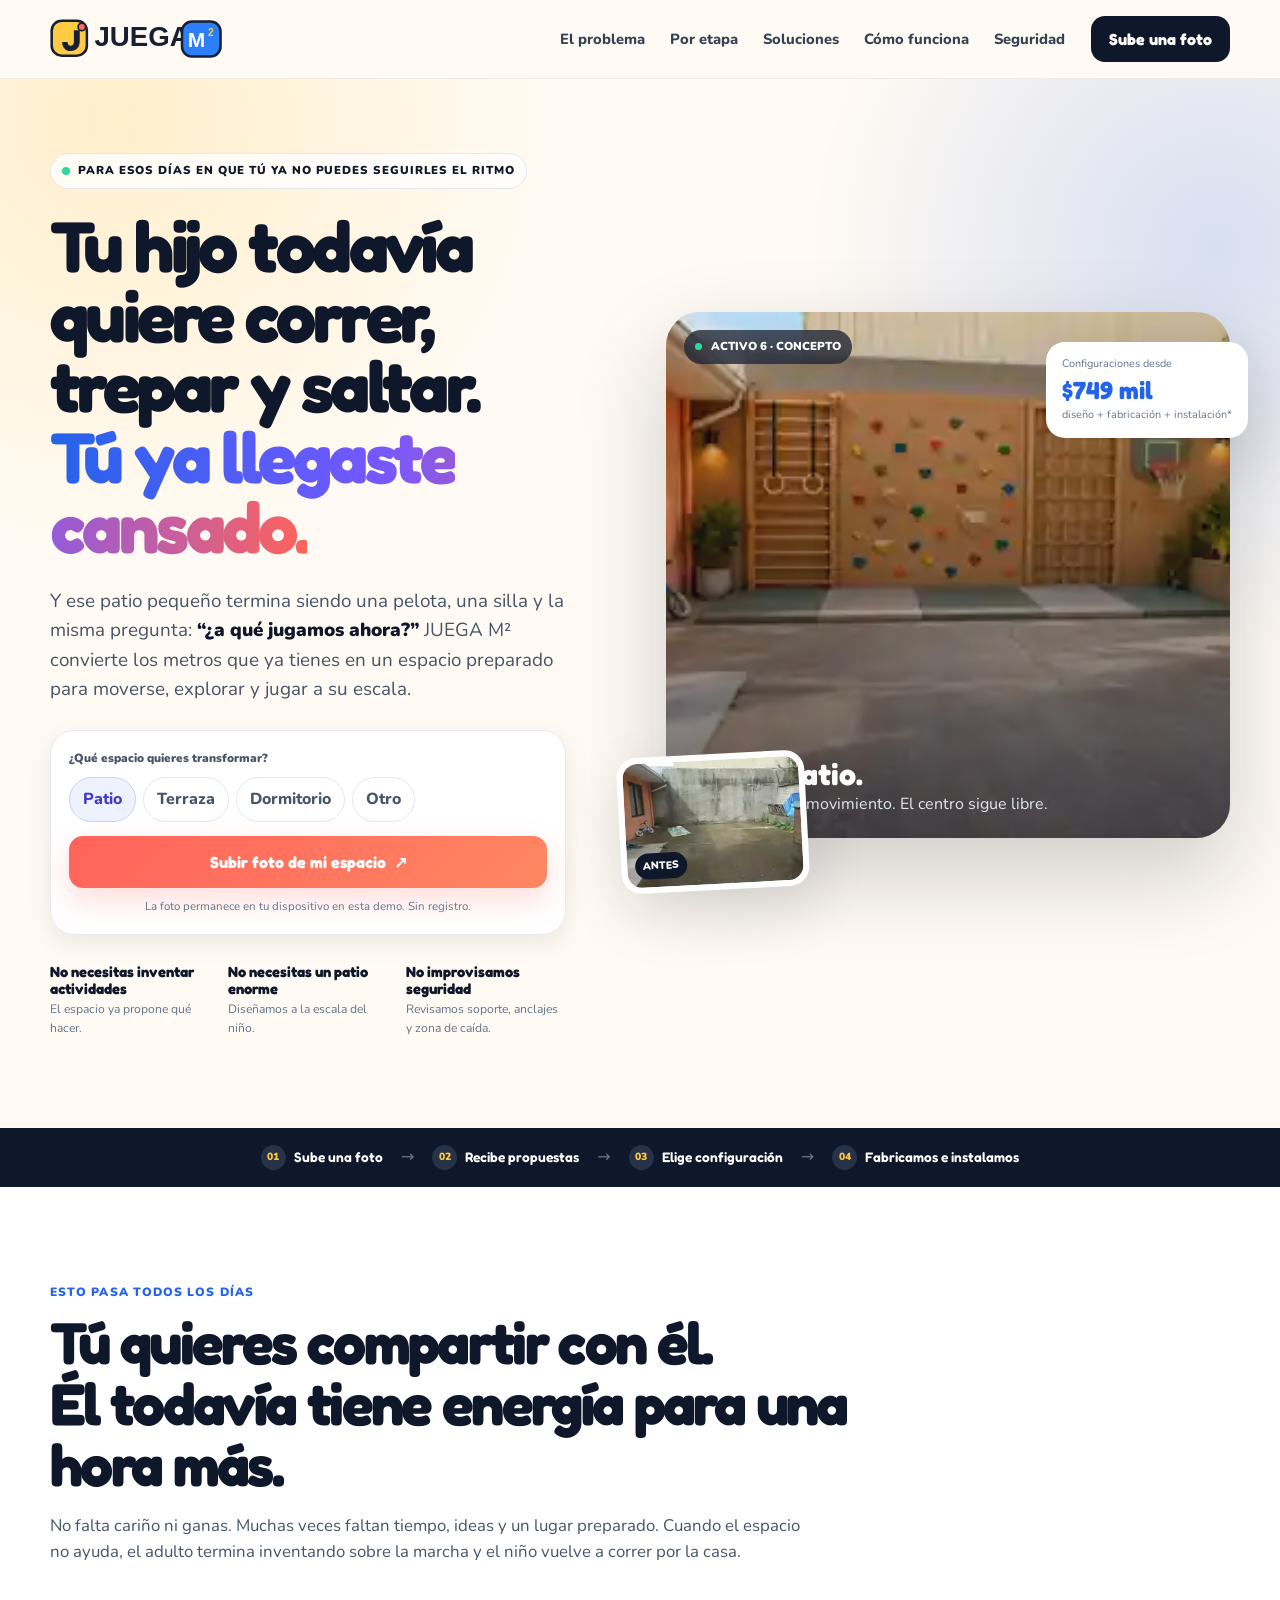
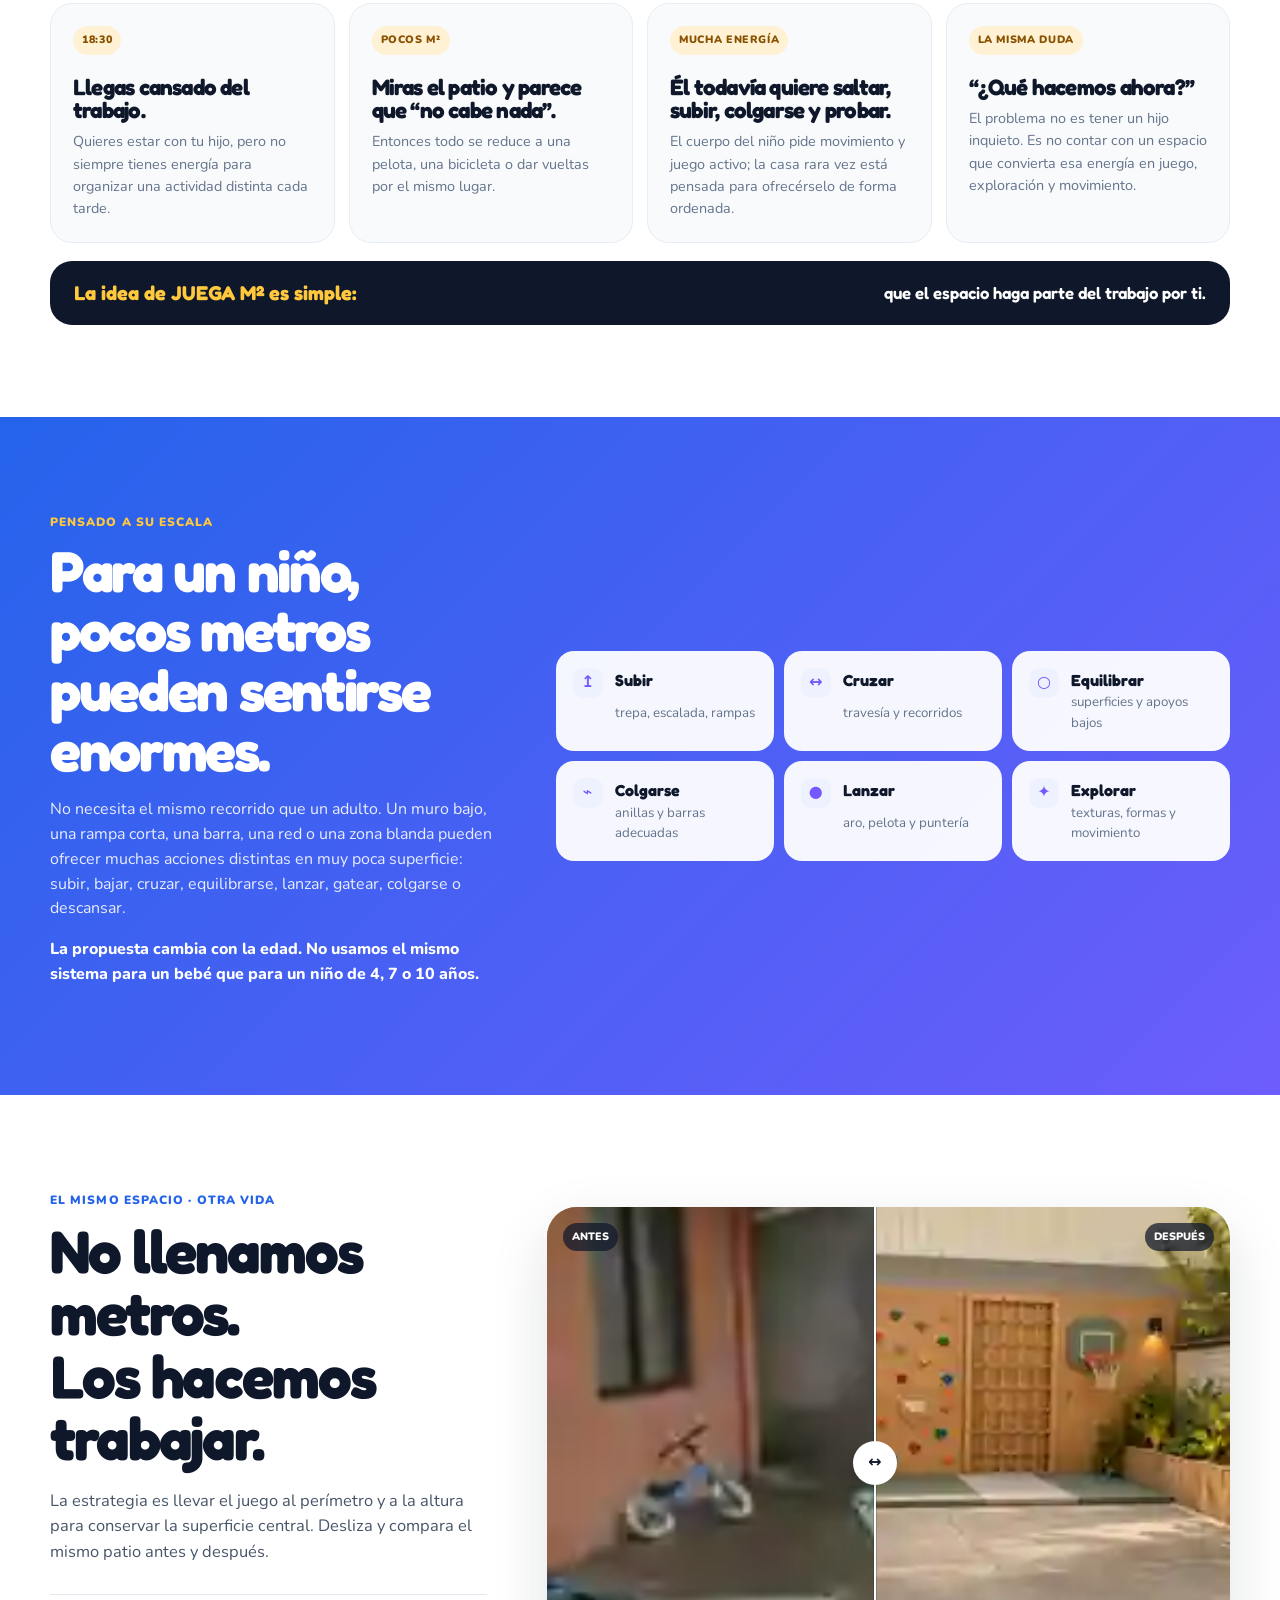
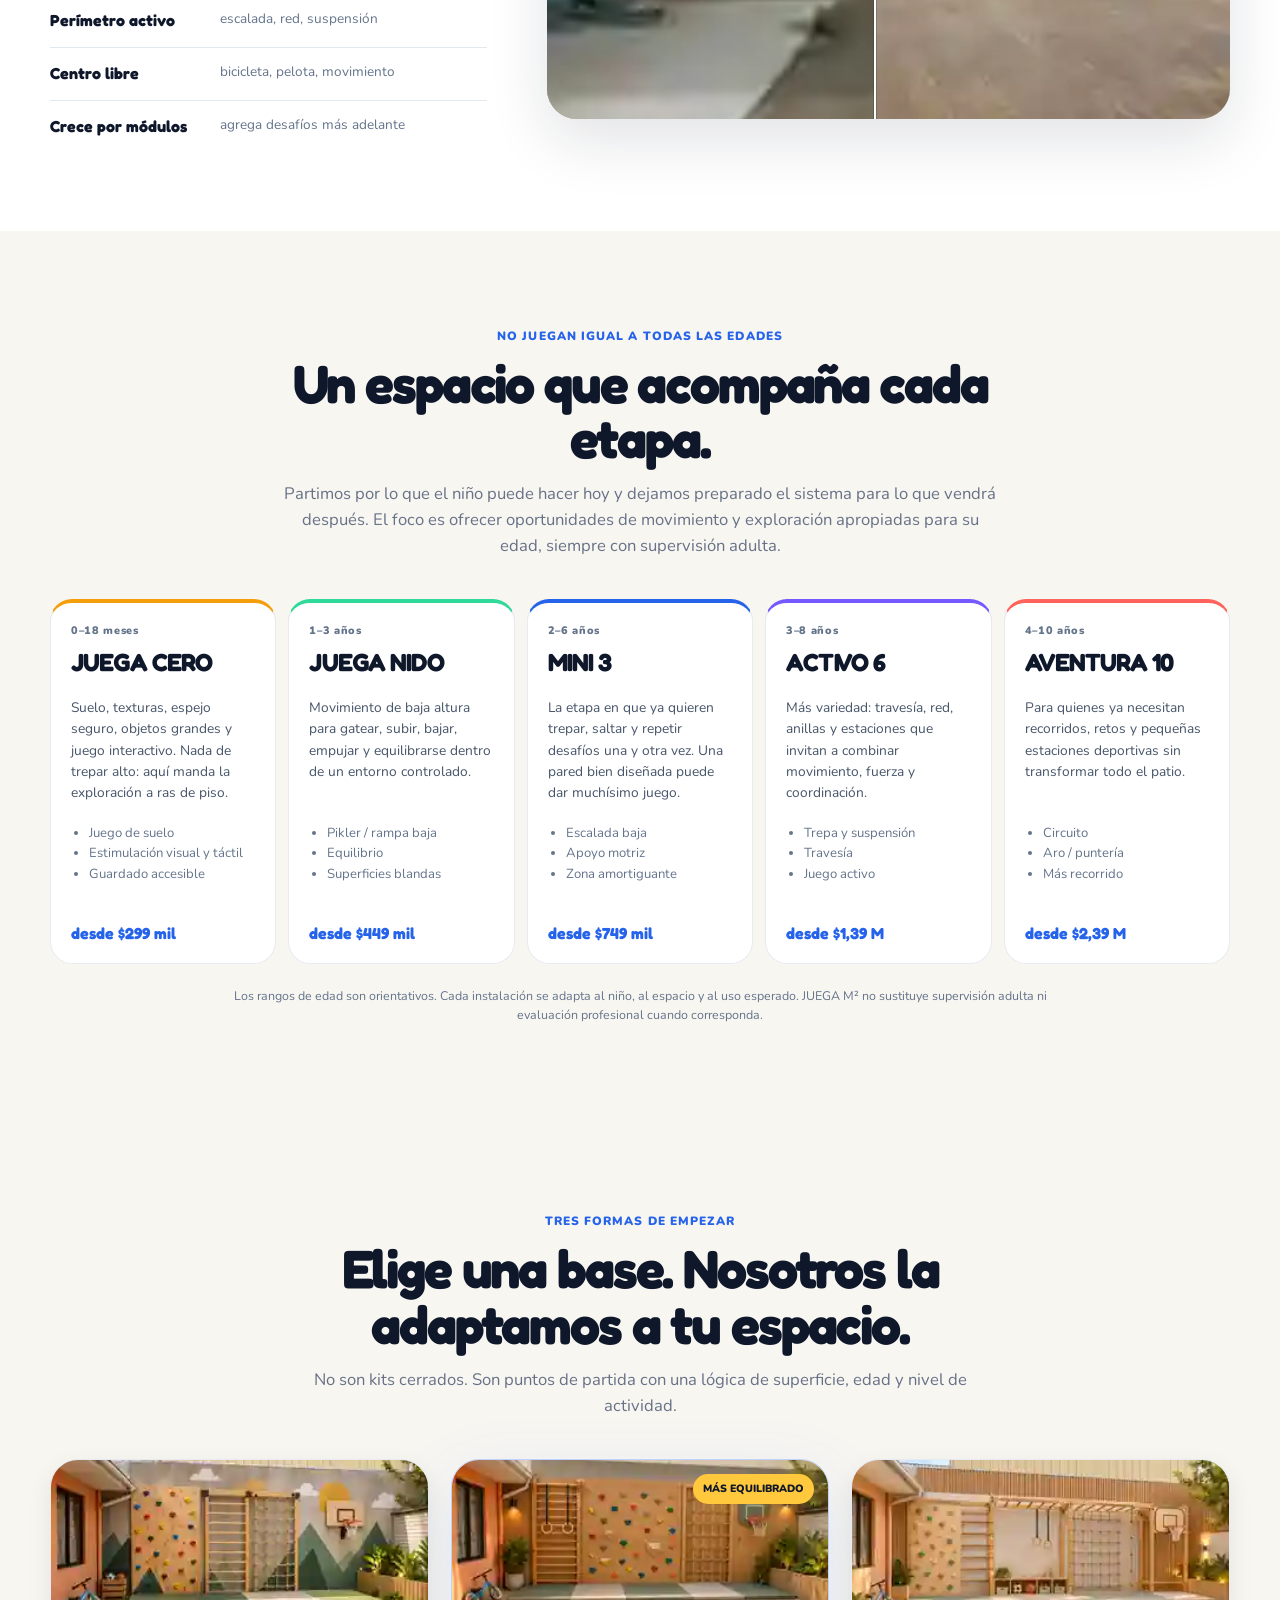
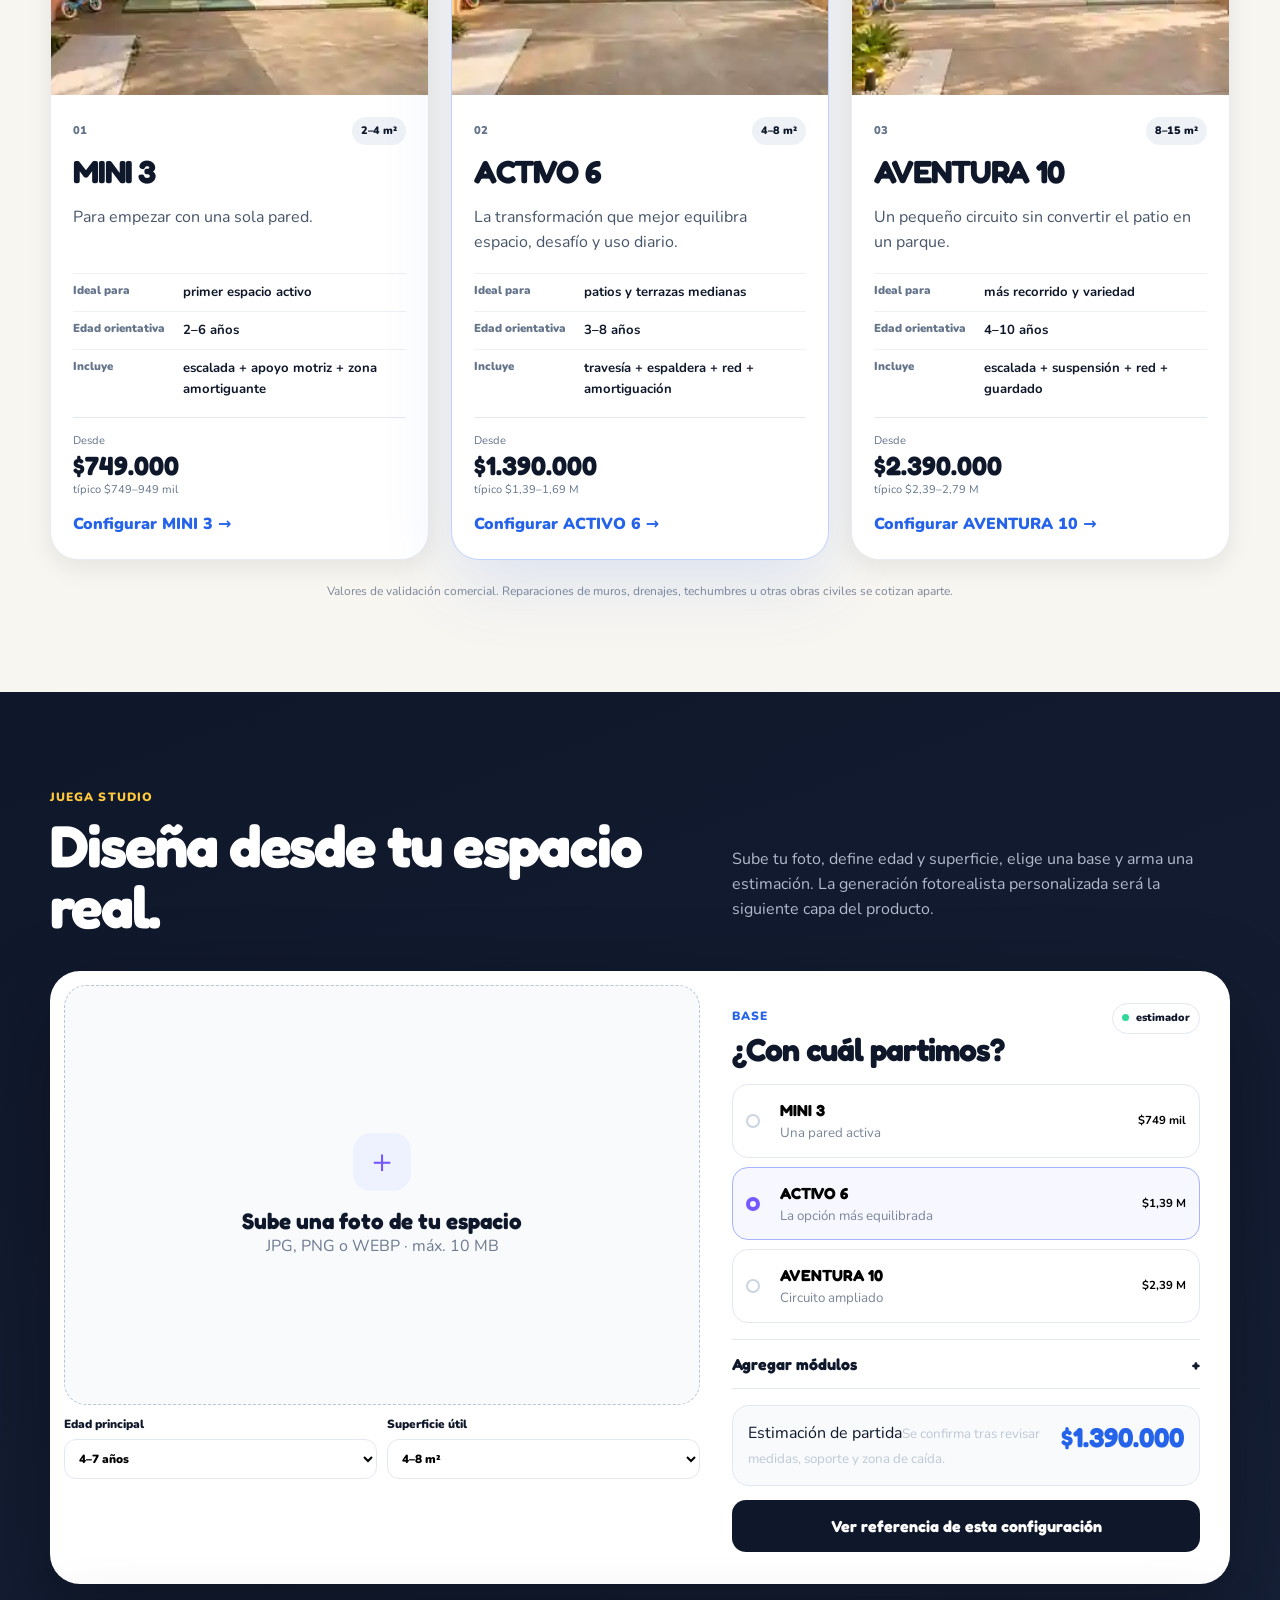
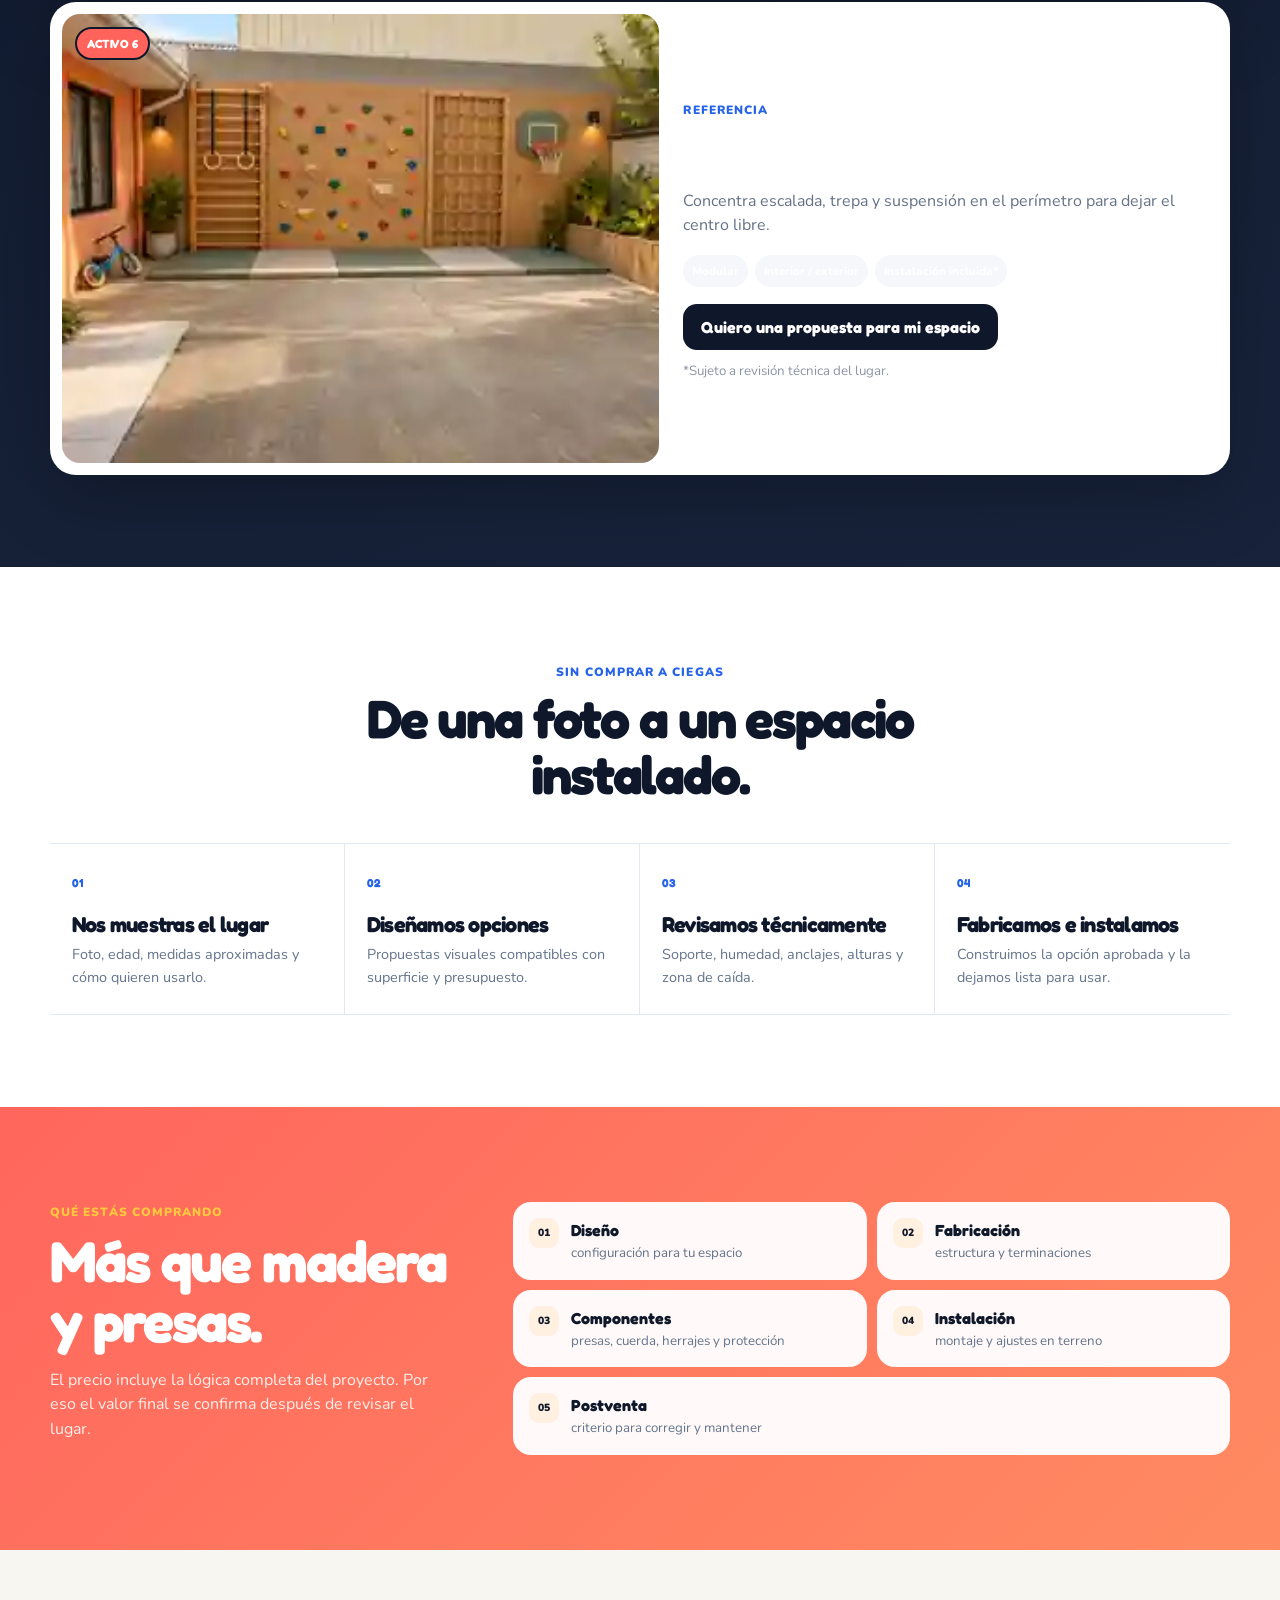
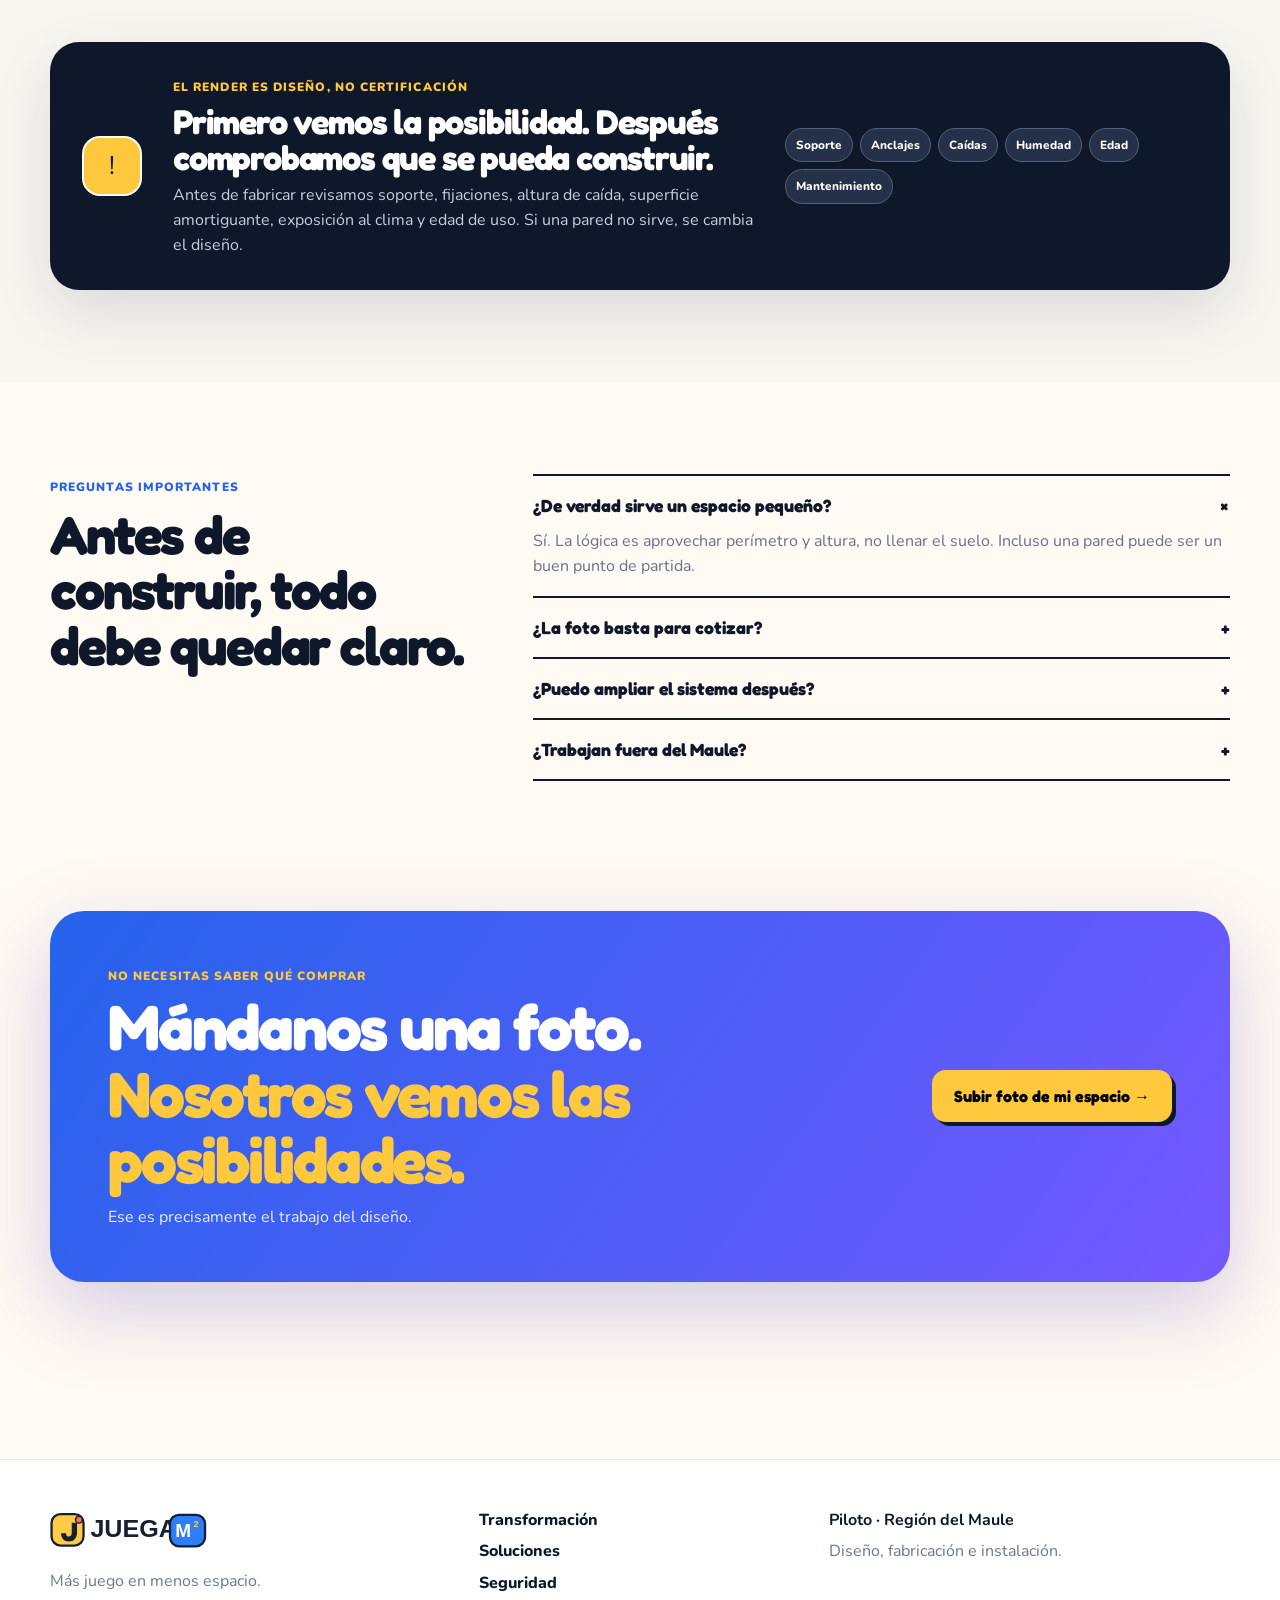
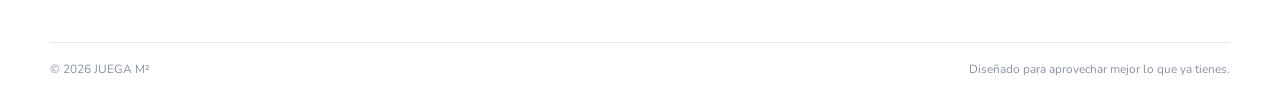
==== commit faed321a: "feat: lleva el copy al dolor parental y agrega líneas por etapa" ====
--- a/index.html
+++ b/index.html
@@ -21,7 +21,8 @@
     <a class="brand" href="#top" aria-label="JUEGA M2"><img src="assets/logo.svg" alt="JUEGA M2"/></a>
     <button class="menu-toggle" type="button" aria-expanded="false" aria-controls="main-nav" aria-label="Abrir menú"><span></span><span></span><span></span></button>
     <nav id="main-nav" class="main-nav" aria-label="Navegación principal">
-      <a href="#transformacion">Transformación</a>
+      <a href="#dolor">El problema</a>
+      <a href="#etapas">Por etapa</a>
       <a href="#packs">Soluciones</a>
       <a href="#como-funciona">Cómo funciona</a>
       <a href="#seguridad">Seguridad</a>
@@ -34,9 +35,9 @@
   <section class="hero">
     <div class="shell hero-grid">
       <div class="hero-copy reveal">
-        <div class="eyebrow"><span></span> Piloto · Región del Maule</div>
-        <h1>Tu patio no necesita ser más grande.<br><em>Necesita empezar a jugar.</em></h1>
-        <p class="hero-lede">Diseñamos y construimos espacios activos infantiles aprovechando los metros que tu casa ya tiene. Sin llenar el patio. Sin comprar a ciegas.</p>
+        <div class="eyebrow"><span></span> PARA ESOS DÍAS EN QUE TÚ YA NO PUEDES SEGUIRLES EL RITMO</div>
+        <h1>Tu hijo todavía quiere correr, trepar y saltar.<br><em>Tú ya llegaste cansado.</em></h1>
+        <p class="hero-lede">Y ese patio pequeño termina siendo una pelota, una silla y la misma pregunta: <strong>“¿a qué jugamos ahora?”</strong> JUEGA M² convierte los metros que ya tienes en un espacio preparado para moverse, explorar y jugar a su escala.</p>
 
         <div class="hero-start">
           <span class="mini-label">¿Qué espacio quieres transformar?</span>
@@ -51,9 +52,9 @@
         </div>
 
         <div class="hero-proof">
-          <div><strong>Diseñado para tu casa</strong><span>No adaptamos tu casa a un catálogo.</span></div>
-          <div><strong>Modular por naturaleza</strong><span>Empieza pequeño y crece después.</span></div>
-          <div><strong>Instalación revisada</strong><span>Soporte, anclajes y zona de caída.</span></div>
+          <div><strong>No necesitas inventar actividades</strong><span>El espacio ya propone qué hacer.</span></div>
+          <div><strong>No necesitas un patio enorme</strong><span>Diseñamos a la escala del niño.</span></div>
+          <div><strong>No improvisamos seguridad</strong><span>Revisamos soporte, anclajes y zona de caída.</span></div>
         </div>
       </div>
 
@@ -70,7 +71,7 @@
         </div>
         <div class="metric-card">
           <small>Configuraciones desde</small>
-          <strong>$549 mil</strong>
+          <strong>$749 mil</strong>
           <span>diseño + fabricación + instalación*</span>
         </div>
       </div>
@@ -86,6 +87,64 @@
       <div><span>03</span><strong>Elige configuración</strong></div>
       <i>→</i>
       <div><span>04</span><strong>Fabricamos e instalamos</strong></div>
+    </div>
+  </section>
+
+
+  <section id="dolor" class="pain-section section-pad">
+    <div class="shell">
+      <div class="pain-intro reveal">
+        <span class="kicker">ESTO PASA TODOS LOS DÍAS</span>
+        <h2>Tú quieres compartir con él.<br>Él todavía tiene energía para una hora más.</h2>
+        <p>No falta cariño ni ganas. Muchas veces faltan tiempo, ideas y un lugar preparado. Cuando el espacio no ayuda, el adulto termina inventando sobre la marcha y el niño vuelve a correr por la casa.</p>
+      </div>
+
+      <div class="pain-grid">
+        <article class="pain-card reveal">
+          <span>18:30</span>
+          <h3>Llegas cansado del trabajo.</h3>
+          <p>Quieres estar con tu hijo, pero no siempre tienes energía para organizar una actividad distinta cada tarde.</p>
+        </article>
+        <article class="pain-card reveal">
+          <span>POCOS M²</span>
+          <h3>Miras el patio y parece que “no cabe nada”.</h3>
+          <p>Entonces todo se reduce a una pelota, una bicicleta o dar vueltas por el mismo lugar.</p>
+        </article>
+        <article class="pain-card reveal">
+          <span>MUCHA ENERGÍA</span>
+          <h3>Él todavía quiere saltar, subir, colgarse y probar.</h3>
+          <p>El cuerpo del niño pide movimiento y juego activo; la casa rara vez está pensada para ofrecérselo de forma ordenada.</p>
+        </article>
+        <article class="pain-card reveal">
+          <span>LA MISMA DUDA</span>
+          <h3>“¿Qué hacemos ahora?”</h3>
+          <p>El problema no es tener un hijo inquieto. Es no contar con un espacio que convierta esa energía en juego, exploración y movimiento.</p>
+        </article>
+      </div>
+
+      <div class="pain-answer reveal">
+        <strong>La idea de JUEGA M² es simple:</strong>
+        <span>que el espacio haga parte del trabajo por ti.</span>
+      </div>
+    </div>
+  </section>
+
+  <section class="scale-section section-pad">
+    <div class="shell scale-grid">
+      <div class="scale-copy reveal">
+        <span class="kicker kicker-warm">PENSADO A SU ESCALA</span>
+        <h2>Para un niño, pocos metros pueden sentirse enormes.</h2>
+        <p>No necesita el mismo recorrido que un adulto. Un muro bajo, una rampa corta, una barra, una red o una zona blanda pueden ofrecer muchas acciones distintas en muy poca superficie: subir, bajar, cruzar, equilibrarse, lanzar, gatear, colgarse o descansar.</p>
+        <p class="scale-note">La propuesta cambia con la edad. No usamos el mismo sistema para un bebé que para un niño de 4, 7 o 10 años.</p>
+      </div>
+      <div class="scale-actions reveal">
+        <div><span>↥</span><strong>Subir</strong><small>trepa, escalada, rampas</small></div>
+        <div><span>↔</span><strong>Cruzar</strong><small>travesía y recorridos</small></div>
+        <div><span>○</span><strong>Equilibrar</strong><small>superficies y apoyos bajos</small></div>
+        <div><span>⌁</span><strong>Colgarse</strong><small>anillas y barras adecuadas</small></div>
+        <div><span>●</span><strong>Lanzar</strong><small>aro, pelota y puntería</small></div>
+        <div><span>✦</span><strong>Explorar</strong><small>texturas, formas y movimiento</small></div>
+      </div>
     </div>
   </section>
 
@@ -110,6 +169,57 @@
         <div class="ba-label ba-label-after">DESPUÉS</div>
         <input id="baRange" type="range" min="0" max="100" value="48" aria-label="Comparar antes y después"/>
       </div>
+    </div>
+  </section>
+
+
+  <section id="etapas" class="stages section-pad">
+    <div class="shell">
+      <div class="section-head centered reveal">
+        <span class="kicker">NO JUEGAN IGUAL A TODAS LAS EDADES</span>
+        <h2>Un espacio que acompaña cada etapa.</h2>
+        <p>Partimos por lo que el niño puede hacer hoy y dejamos preparado el sistema para lo que vendrá después. El foco es ofrecer oportunidades de movimiento y exploración apropiadas para su edad, siempre con supervisión adulta.</p>
+      </div>
+
+      <div class="stage-grid">
+        <article class="stage-card reveal">
+          <div class="stage-age">0–18 meses</div>
+          <h3>JUEGA CERO</h3>
+          <p>Suelo, texturas, espejo seguro, objetos grandes y juego interactivo. Nada de trepar alto: aquí manda la exploración a ras de piso.</p>
+          <ul><li>Juego de suelo</li><li>Estimulación visual y táctil</li><li>Guardado accesible</li></ul>
+          <span class="stage-price">desde $299 mil</span>
+        </article>
+        <article class="stage-card reveal">
+          <div class="stage-age">1–3 años</div>
+          <h3>JUEGA NIDO</h3>
+          <p>Movimiento de baja altura para gatear, subir, bajar, empujar y equilibrarse dentro de un entorno controlado.</p>
+          <ul><li>Pikler / rampa baja</li><li>Equilibrio</li><li>Superficies blandas</li></ul>
+          <span class="stage-price">desde $449 mil</span>
+        </article>
+        <article class="stage-card reveal">
+          <div class="stage-age">2–6 años</div>
+          <h3>MINI 3</h3>
+          <p>La etapa en que ya quieren trepar, saltar y repetir desafíos una y otra vez. Una pared bien diseñada puede dar muchísimo juego.</p>
+          <ul><li>Escalada baja</li><li>Apoyo motriz</li><li>Zona amortiguante</li></ul>
+          <span class="stage-price">desde $749 mil</span>
+        </article>
+        <article class="stage-card reveal">
+          <div class="stage-age">3–8 años</div>
+          <h3>ACTIVO 6</h3>
+          <p>Más variedad: travesía, red, anillas y estaciones que invitan a combinar movimiento, fuerza y coordinación.</p>
+          <ul><li>Trepa y suspensión</li><li>Travesía</li><li>Juego activo</li></ul>
+          <span class="stage-price">desde $1,39 M</span>
+        </article>
+        <article class="stage-card reveal">
+          <div class="stage-age">4–10 años</div>
+          <h3>AVENTURA 10</h3>
+          <p>Para quienes ya necesitan recorridos, retos y pequeñas estaciones deportivas sin transformar todo el patio.</p>
+          <ul><li>Circuito</li><li>Aro / puntería</li><li>Más recorrido</li></ul>
+          <span class="stage-price">desde $2,39 M</span>
+        </article>
+      </div>
+
+      <p class="stage-disclaimer reveal">Los rangos de edad son orientativos. Cada instalación se adapta al niño, al espacio y al uso esperado. JUEGA M² no sustituye supervisión adulta ni evaluación profesional cuando corresponda.</p>
     </div>
   </section>
 
@@ -133,7 +243,7 @@
               <div><dt>Edad orientativa</dt><dd>2–6 años</dd></div>
               <div><dt>Incluye</dt><dd>escalada + apoyo motriz + zona amortiguante</dd></div>
             </dl>
-            <div class="solution-price"><span>Desde</span><strong>$549.000</strong><small>típico $549–799 mil</small></div>
+            <div class="solution-price"><span>Desde</span><strong>$749.000</strong><small>típico $749–949 mil</small></div>
             <button class="text-button quick-pack" data-pack="mini" type="button">Configurar MINI 3 →</button>
           </div>
         </article>
@@ -150,7 +260,7 @@
               <div><dt>Edad orientativa</dt><dd>3–8 años</dd></div>
               <div><dt>Incluye</dt><dd>travesía + espaldera + red + amortiguación</dd></div>
             </dl>
-            <div class="solution-price"><span>Desde</span><strong>$1.190.000</strong><small>típico $1,19–1,49 M</small></div>
+            <div class="solution-price"><span>Desde</span><strong>$1.390.000</strong><small>típico $1,39–1,69 M</small></div>
             <button class="text-button quick-pack" data-pack="active" type="button">Configurar ACTIVO 6 →</button>
           </div>
         </article>
@@ -166,7 +276,7 @@
               <div><dt>Edad orientativa</dt><dd>4–10 años</dd></div>
               <div><dt>Incluye</dt><dd>escalada + suspensión + red + guardado</dd></div>
             </dl>
-            <div class="solution-price"><span>Desde</span><strong>$1.990.000</strong><small>típico $1,99–2,49 M</small></div>
+            <div class="solution-price"><span>Desde</span><strong>$2.390.000</strong><small>típico $2,39–2,79 M</small></div>
             <button class="text-button quick-pack" data-pack="adventure" type="button">Configurar AVENTURA 10 →</button>
           </div>
         </article>
@@ -207,9 +317,9 @@
         <div class="studio-controls">
           <div class="control-head"><div><span class="kicker">BASE</span><h3>¿Con cuál partimos?</h3></div><span class="status-pill"><i></i> estimador</span></div>
           <div class="config-options">
-            <button class="config-option" type="button" data-pack="mini"><span class="radio"></span><span><strong>MINI 3</strong><small>Una pared activa</small></span><b>$549 mil</b></button>
-            <button class="config-option active" type="button" data-pack="active"><span class="radio"></span><span><strong>ACTIVO 6</strong><small>La opción más equilibrada</small></span><b>$1,19 M</b></button>
-            <button class="config-option" type="button" data-pack="adventure"><span class="radio"></span><span><strong>AVENTURA 10</strong><small>Circuito ampliado</small></span><b>$1,99 M</b></button>
+            <button class="config-option" type="button" data-pack="mini"><span class="radio"></span><span><strong>MINI 3</strong><small>Una pared activa</small></span><b>$749 mil</b></button>
+            <button class="config-option active" type="button" data-pack="active"><span class="radio"></span><span><strong>ACTIVO 6</strong><small>La opción más equilibrada</small></span><b>$1,39 M</b></button>
+            <button class="config-option" type="button" data-pack="adventure"><span class="radio"></span><span><strong>AVENTURA 10</strong><small>Circuito ampliado</small></span><b>$2,39 M</b></button>
           </div>
 
           <details class="addons-panel">
@@ -224,7 +334,7 @@
 
           <div class="estimate-box">
             <div><span>Estimación de partida</span><small>Se confirma tras revisar medidas, soporte y zona de caída.</small></div>
-            <strong id="estimatePrice">$1.190.000</strong>
+            <strong id="estimatePrice">$1.390.000</strong>
           </div>
           <button id="renderButton" type="button" class="button button-primary button-full">Ver referencia de esta configuración</button>
         </div>
--- a/premium.css
+++ b/premium.css
@@ -11,4 +11,11 @@
 .included{background:linear-gradient(135deg,#ff665d,#ff8b62);color:#fff}.included-grid{display:grid;grid-template-columns:.72fr 1.28fr;gap:60px;align-items:center}.included-copy h2{font-size:clamp(2.7rem,4.5vw,4.2rem);margin:8px 0 14px}.included-copy p{color:#fff0ec}.included-list{display:grid;grid-template-columns:1fr 1fr;gap:10px}.included-list div{background:rgba(255,255,255,.96);color:var(--ink);border-radius:18px;padding:16px;display:grid;grid-template-columns:34px 1fr;column-gap:8px}.included-list div:last-child{grid-column:1/-1}.included-list span{grid-row:1/3;width:30px;height:30px;border-radius:10px;background:#fff0df;display:grid;place-items:center;font-size:.65rem;font-weight:900}.included-list strong{font-family:Fredoka}.included-list small{color:var(--ink-3)}
 .safety{background:#f8f6f1}.safety-card{background:var(--ink);border:0!important;box-shadow:var(--shadow-2)!important}.final-card{background:linear-gradient(125deg,var(--blue),var(--violet));border:0!important;box-shadow:0 28px 80px rgba(85,75,190,.26)!important}.final-card em{font-style:normal;color:var(--mango)}.site-footer{background:#fff}
 @media(max-width:980px){.main-nav{background:#fff}.hero-grid,.compare-grid,.studio-shell,.studio-head,.included-grid{grid-template-columns:1fr}.hero-media{min-height:500px}.solution-grid{grid-template-columns:1fr 1fr}.solution-card:last-child{grid-column:1/-1;max-width:50%;margin:auto}.process-grid{grid-template-columns:1fr 1fr}.process-grid article:nth-child(2){border-right:0}.process-grid article:nth-child(-n+2){border-bottom:1px solid var(--line)}}
-@media(max-width:650px){.hero{padding-top:42px}.hero-grid{gap:28px}.hero-start{padding:14px}.segmented{display:grid;grid-template-columns:1fr 1fr}.hero-proof{grid-template-columns:1fr}.hero-media{min-height:400px}.hero-photo{inset:20px 0 44px 18px}.before-card{width:132px}.before-card img{height:84px}.metric-card{right:0;top:10px;min-width:150px}.flow-strip .shell{justify-content:flex-start}.flow-strip i{display:none}.compare-facts div{grid-template-columns:1fr}.ba-slider{aspect-ratio:4/3}.solution-grid,.process-grid,.included-list{grid-template-columns:1fr}.solution-card:last-child{grid-column:auto;max-width:none}.studio-meta{grid-template-columns:1fr}.process-grid article{border-right:0;border-bottom:1px solid var(--line)}.included-list div:last-child{grid-column:auto}.final-card .button{width:100%}}+@media(max-width:650px){.hero{padding-top:42px}.hero-grid{gap:28px}.hero-start{padding:14px}.segmented{display:grid;grid-template-columns:1fr 1fr}.hero-proof{grid-template-columns:1fr}.hero-media{min-height:400px}.hero-photo{inset:20px 0 44px 18px}.before-card{width:132px}.before-card img{height:84px}.metric-card{right:0;top:10px;min-width:150px}.flow-strip .shell{justify-content:flex-start}.flow-strip i{display:none}.compare-facts div{grid-template-columns:1fr}.ba-slider{aspect-ratio:4/3}.solution-grid,.process-grid,.included-list{grid-template-columns:1fr}.solution-card:last-child{grid-column:auto;max-width:none}.studio-meta{grid-template-columns:1fr}.process-grid article{border-right:0;border-bottom:1px solid var(--line)}.included-list div:last-child{grid-column:auto}.final-card .button{width:100%}}
+/* Pain-first narrative */
+.pain-section{background:#fff}.pain-intro{max-width:860px}.pain-intro h2{font-size:clamp(2.7rem,4.6vw,4.5rem);margin:8px 0 18px;letter-spacing:-.045em}.pain-intro>p{max-width:760px;color:var(--ink-2);font-size:1.05rem}.pain-grid{display:grid;grid-template-columns:repeat(4,1fr);gap:14px;margin-top:38px}.pain-card{background:#f8fafc;border:1px solid #e8edf3;border-radius:22px;padding:22px;min-height:235px}.pain-card>span{display:inline-flex;background:#fff2d4;color:#8a5200;border-radius:999px;padding:6px 9px;font-size:.67rem;font-weight:900;letter-spacing:.06em}.pain-card h3{font-size:1.4rem;margin:20px 0 9px}.pain-card p{color:var(--ink-3);font-size:.9rem;margin:0}.pain-answer{margin-top:18px;background:var(--ink);color:#fff;border-radius:22px;padding:20px 24px;display:flex;justify-content:space-between;gap:20px;align-items:center}.pain-answer strong{font:700 1.25rem Fredoka;color:var(--mango)}.pain-answer span{font:600 1.05rem Fredoka}
+.scale-section{background:linear-gradient(135deg,#2563eb,#6d5dfc);color:#fff}.scale-grid{display:grid;grid-template-columns:.8fr 1.2fr;gap:56px;align-items:center}.scale-copy h2{font-size:clamp(2.7rem,4.5vw,4.3rem);margin:8px 0 16px;letter-spacing:-.04em}.scale-copy p{color:#e8edff}.scale-note{font-weight:800;color:#fff!important}.scale-actions{display:grid;grid-template-columns:repeat(3,1fr);gap:10px}.scale-actions div{background:rgba(255,255,255,.95);color:var(--ink);border-radius:18px;padding:17px;display:grid;grid-template-columns:34px 1fr;column-gap:8px}.scale-actions div>span{grid-row:1/3;width:30px;height:30px;border-radius:10px;background:#eef2ff;display:grid;place-items:center;font-weight:900;color:var(--violet)}.scale-actions strong{font-family:Fredoka}.scale-actions small{color:var(--ink-3)}
+.stages{background:#f8f6f1}.stage-grid{display:grid;grid-template-columns:repeat(5,1fr);gap:12px}.stage-card{background:#fff;border:1px solid #e7ebf1;border-radius:22px;padding:20px;display:flex;flex-direction:column;min-height:365px}.stage-card:nth-child(1){border-top:4px solid #f59e0b}.stage-card:nth-child(2){border-top:4px solid var(--mint)}.stage-card:nth-child(3){border-top:4px solid var(--blue)}.stage-card:nth-child(4){border-top:4px solid var(--violet)}.stage-card:nth-child(5){border-top:4px solid var(--coral)}.stage-age{font-size:.68rem;font-weight:900;color:var(--ink-3);letter-spacing:.06em}.stage-card h3{font-size:1.55rem;margin:10px 0 8px}.stage-card p{font-size:.86rem;color:var(--ink-2);min-height:108px}.stage-card ul{padding-left:18px;margin:4px 0 18px;color:var(--ink-3);font-size:.82rem}.stage-price{margin-top:auto;font:700 1rem Fredoka;color:var(--blue)}.stage-disclaimer{max-width:850px;margin:22px auto 0;text-align:center;color:var(--ink-3);font-size:.78rem}
+.hero-lede strong{color:var(--ink);font-weight:900}
+@media(max-width:1100px){.pain-grid{grid-template-columns:1fr 1fr}.stage-grid{grid-template-columns:repeat(3,1fr)}.stage-card:nth-child(4),.stage-card:nth-child(5){min-height:330px}}
+@media(max-width:760px){.pain-grid,.scale-actions,.stage-grid{grid-template-columns:1fr}.pain-answer{align-items:flex-start;flex-direction:column}.scale-grid{grid-template-columns:1fr}.stage-card{min-height:auto}.stage-card p{min-height:0}}
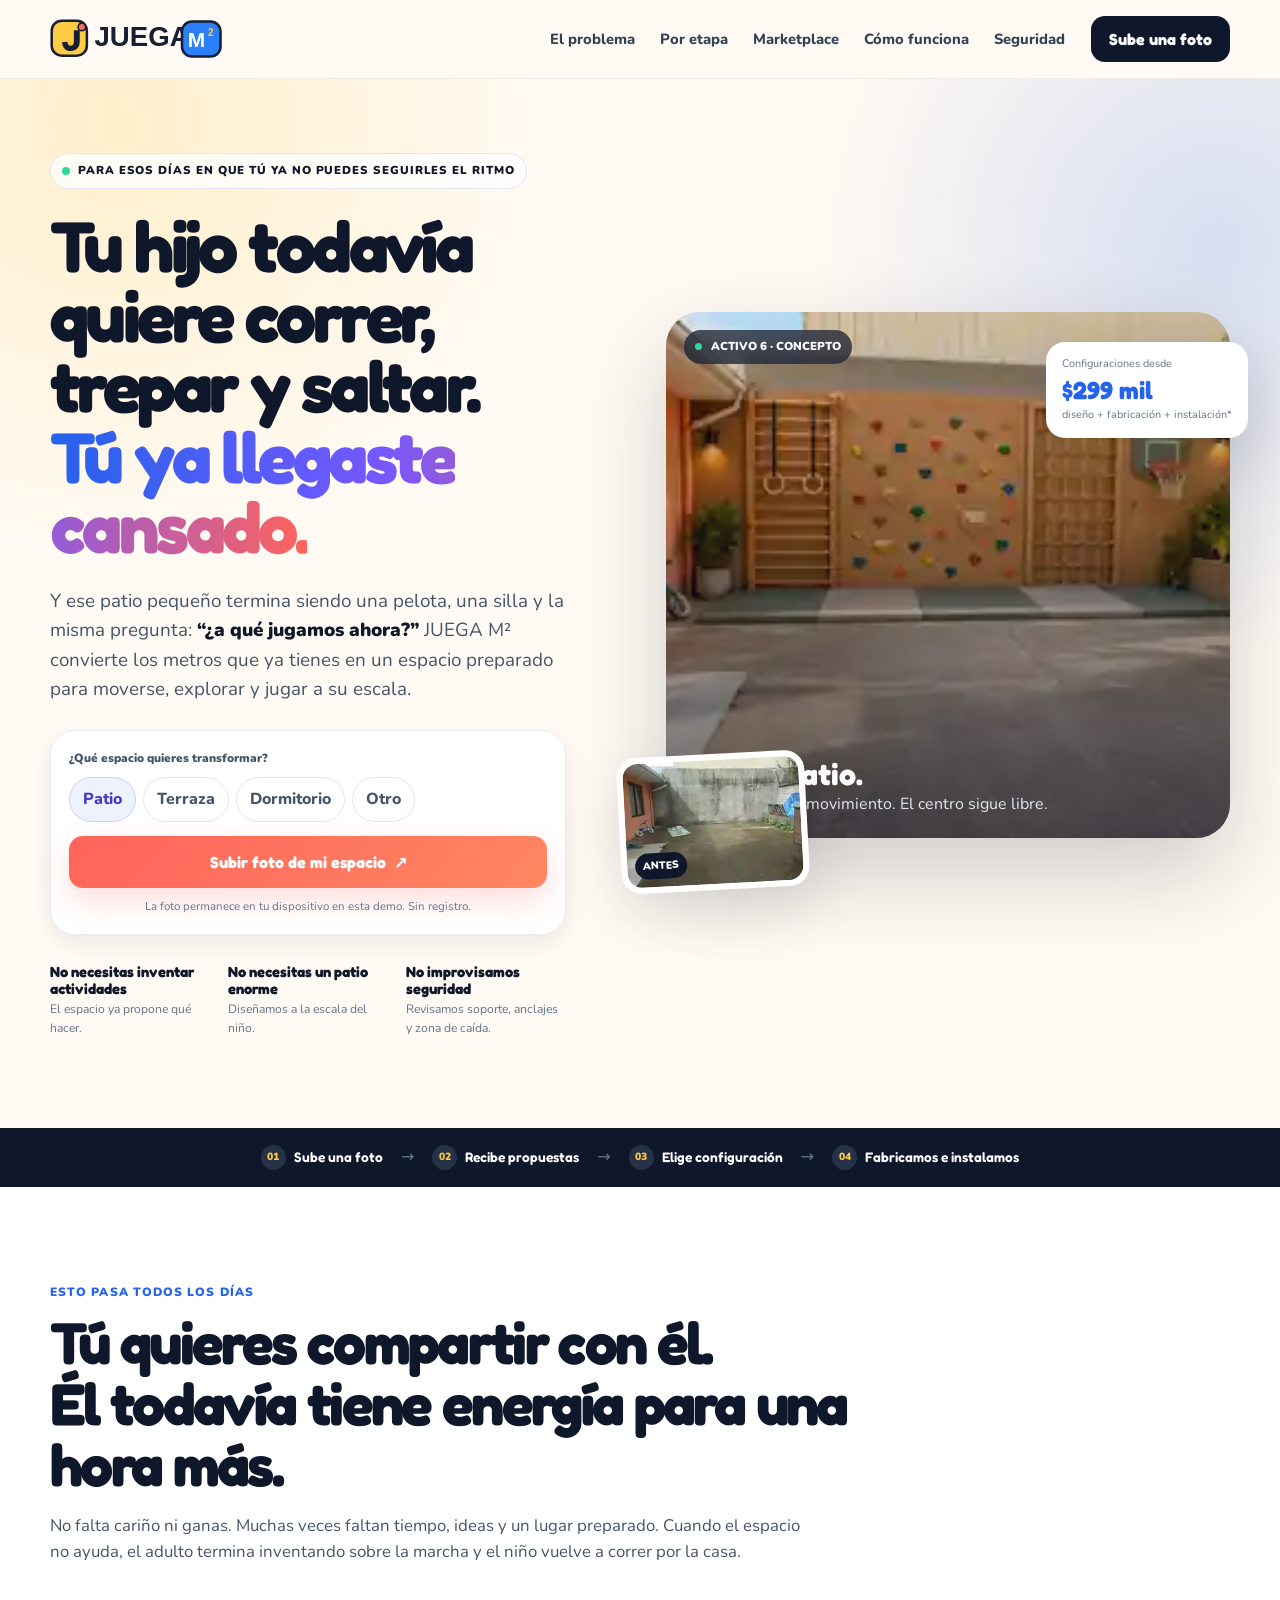
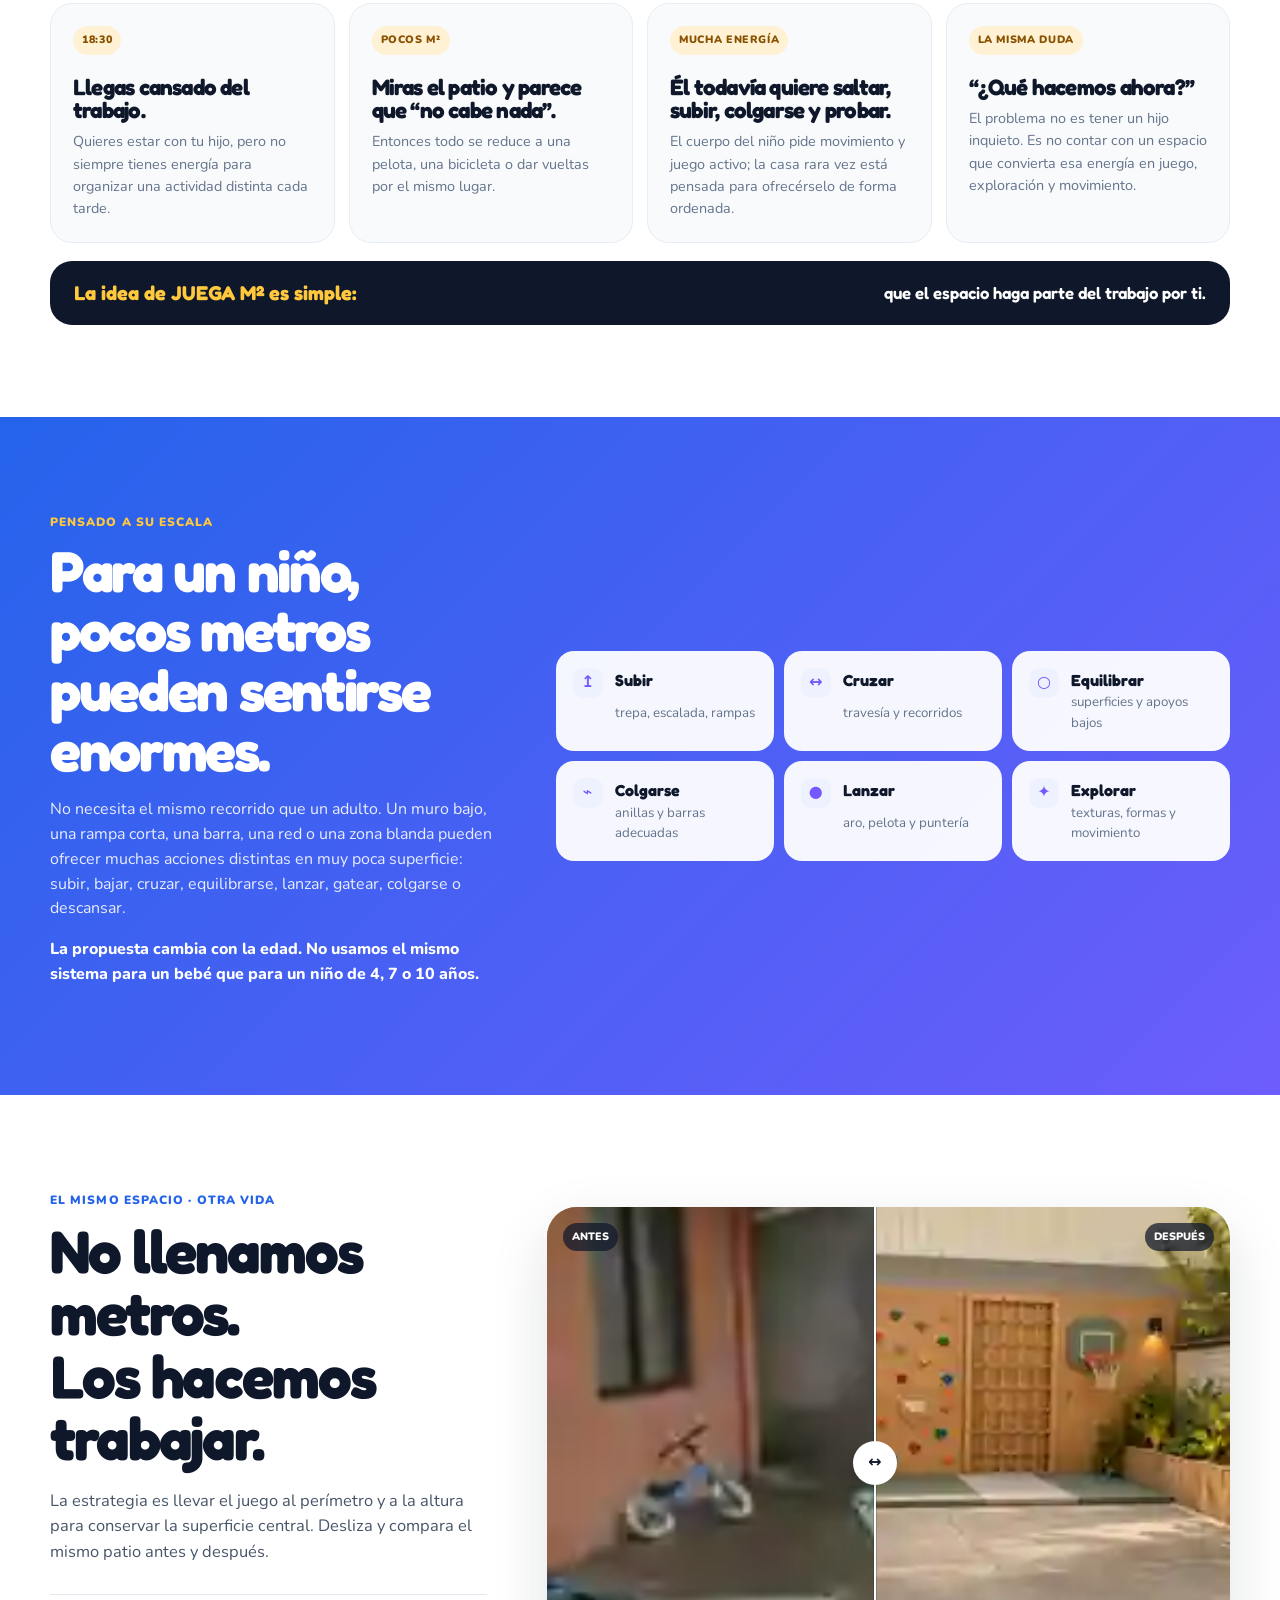
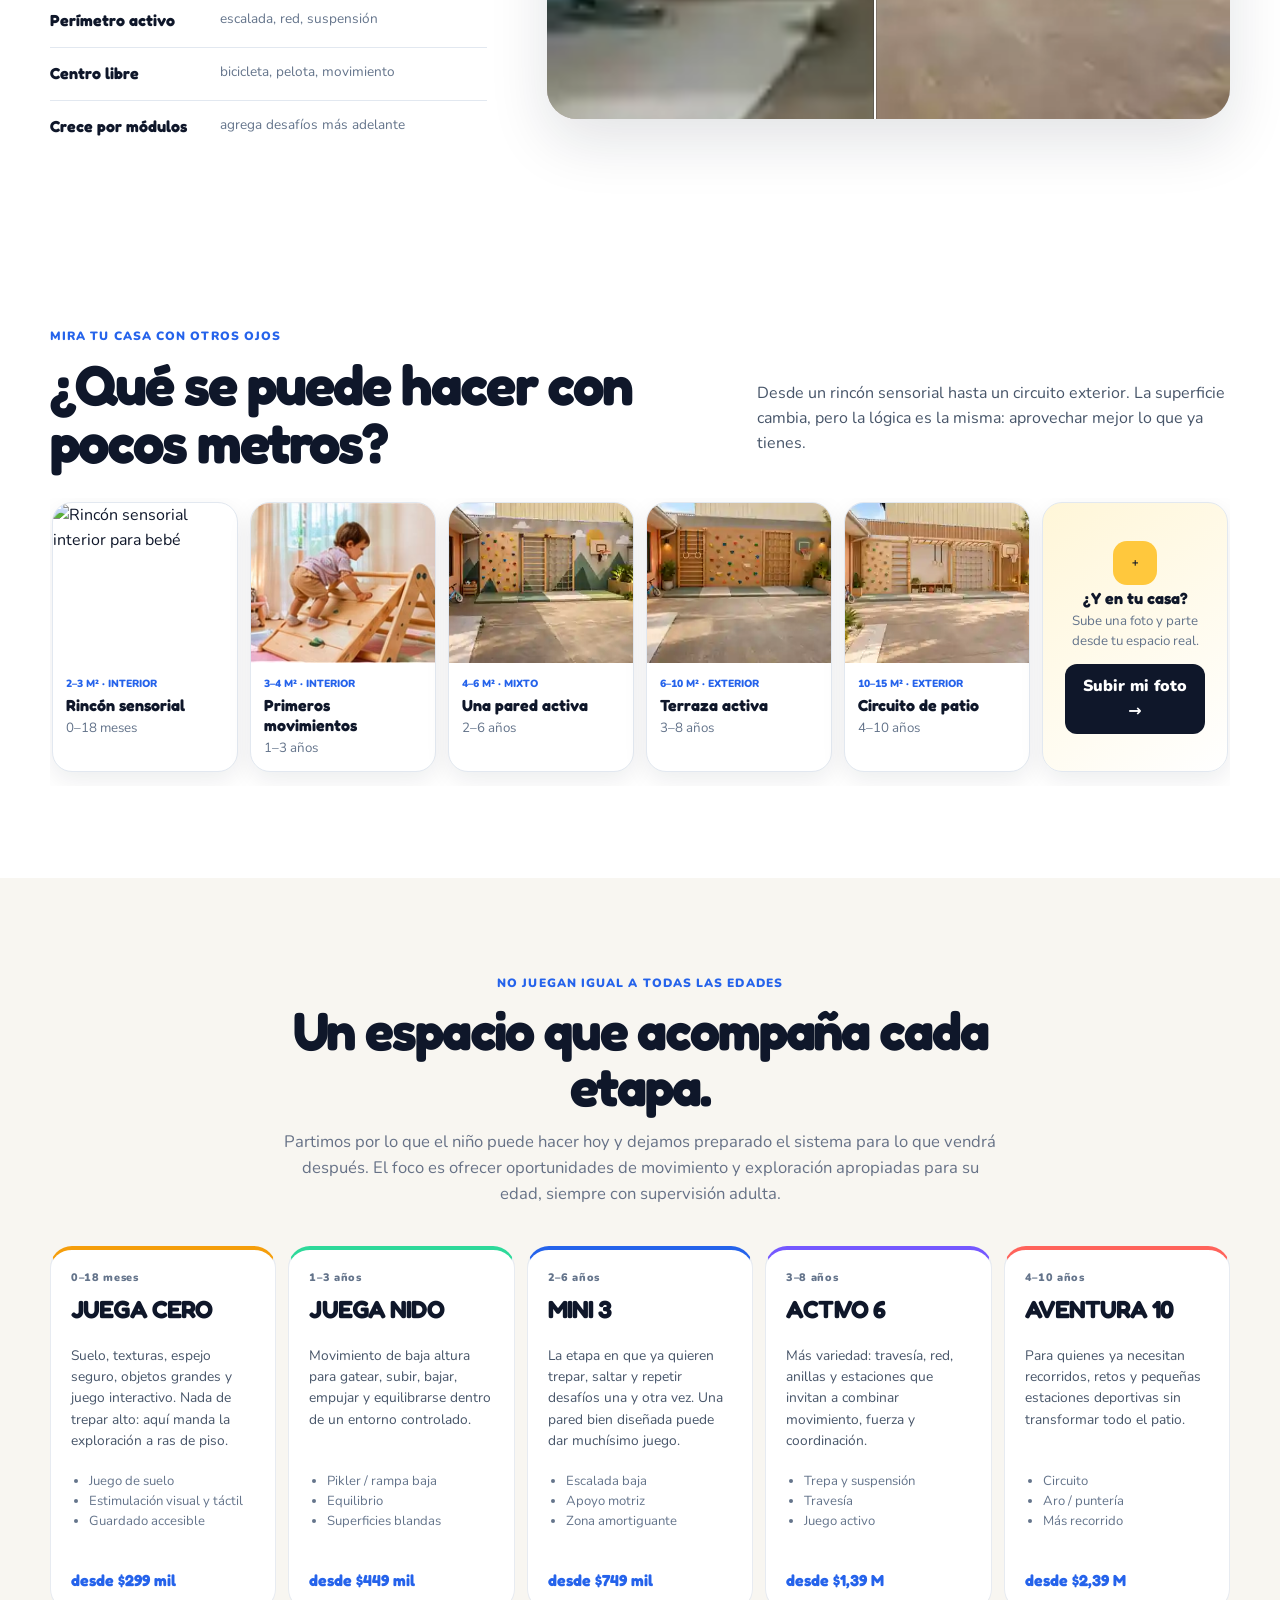
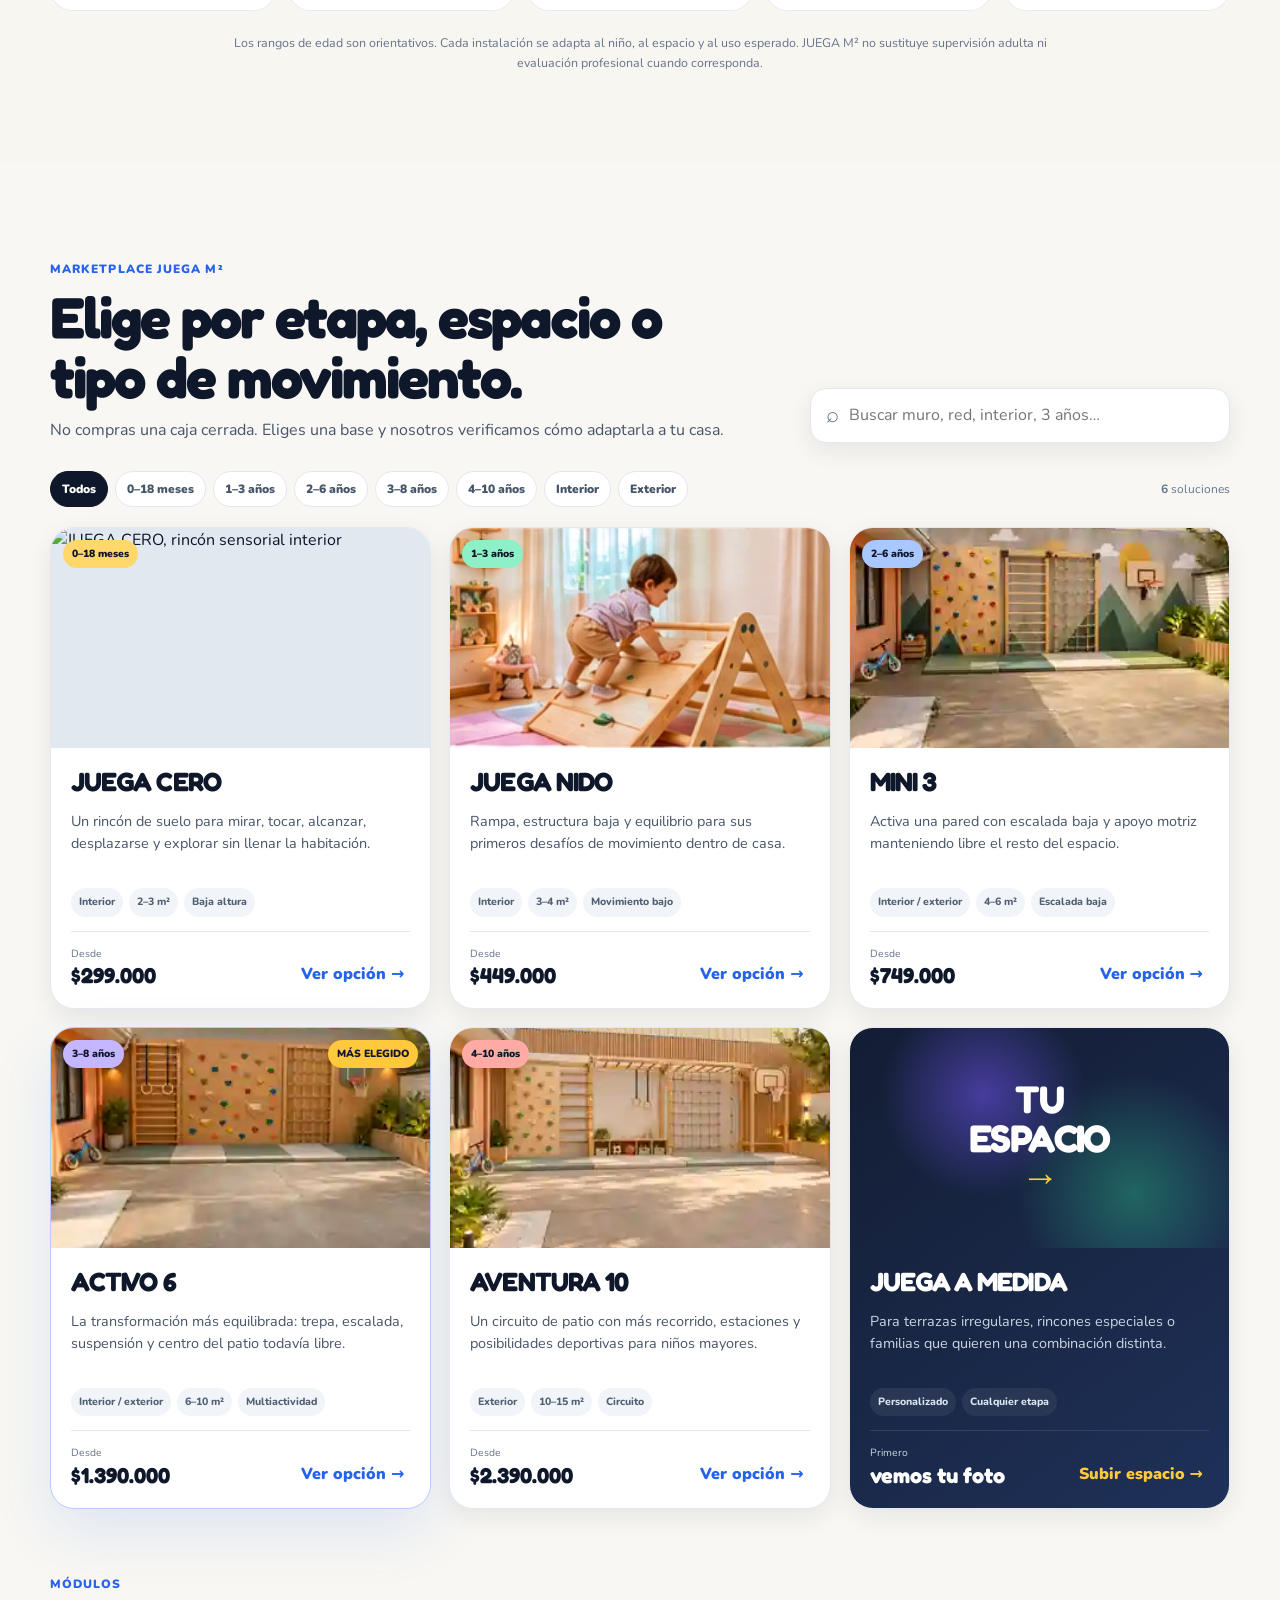
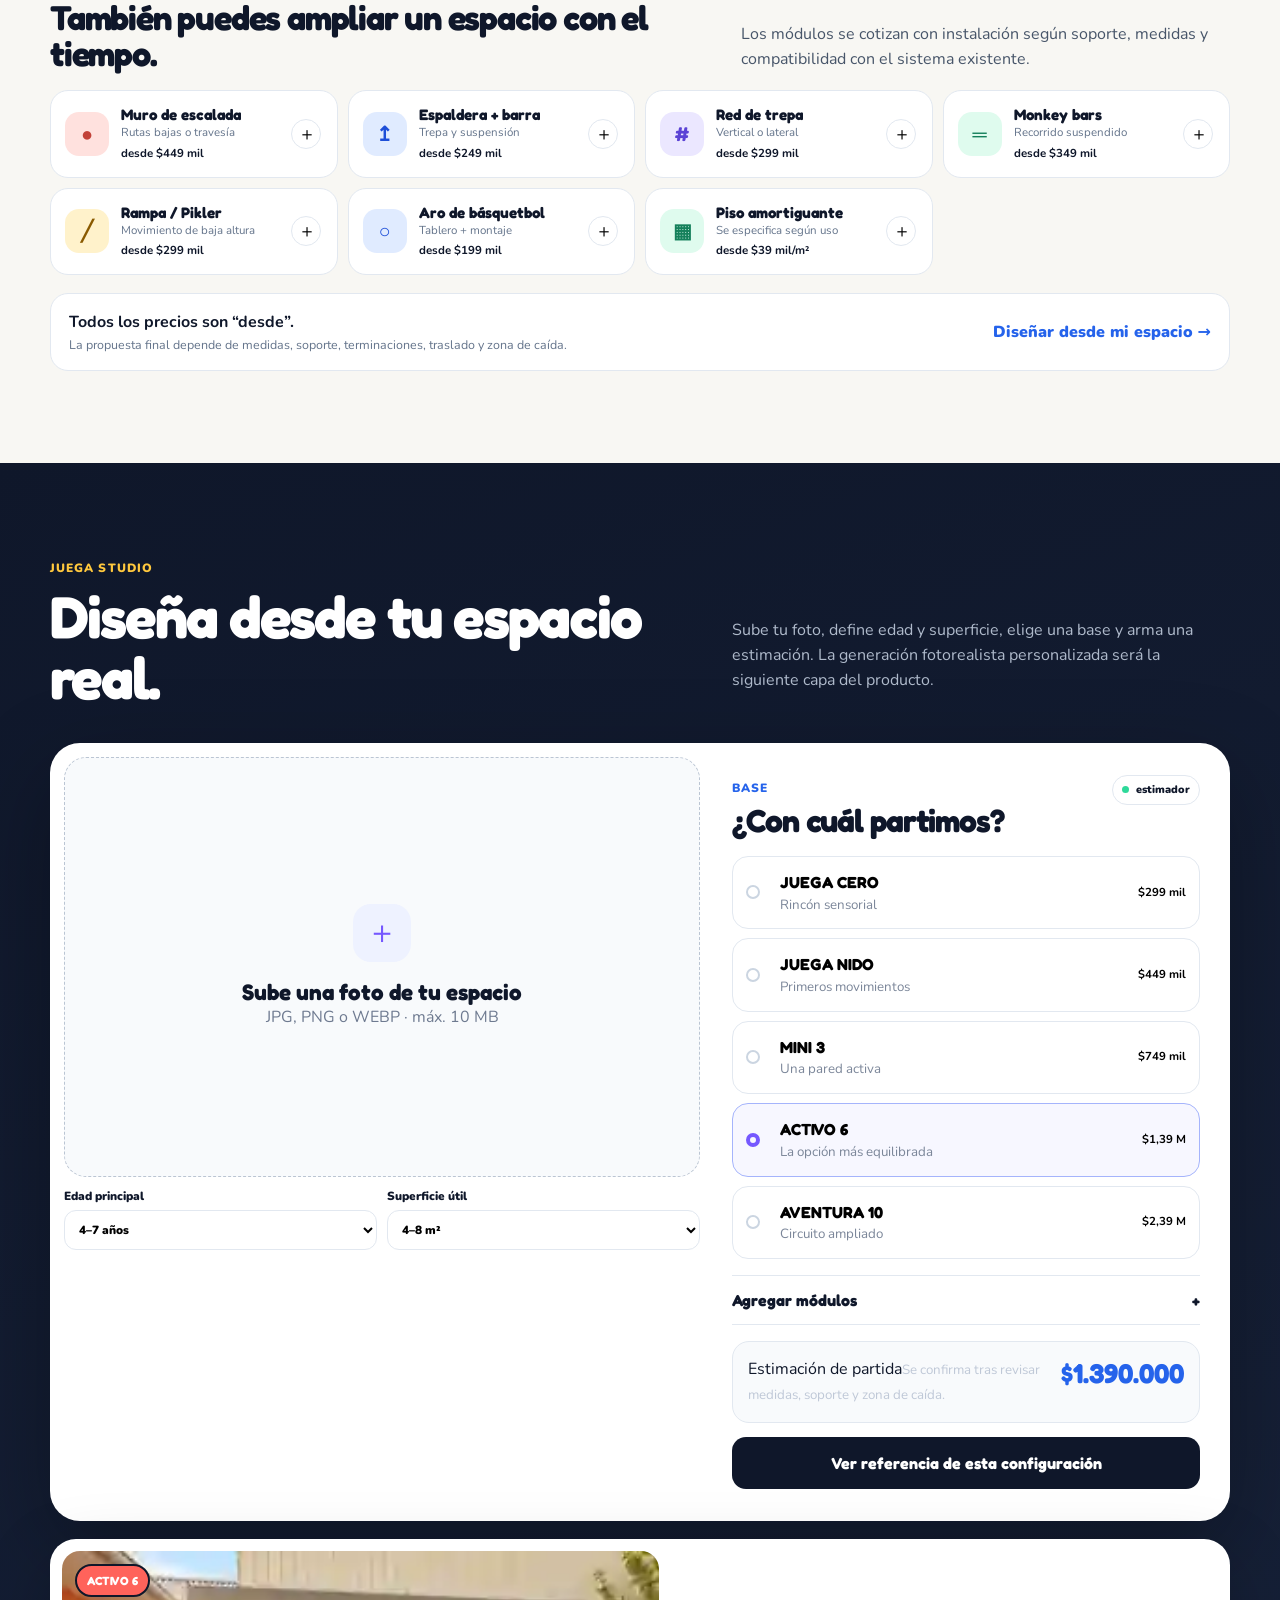
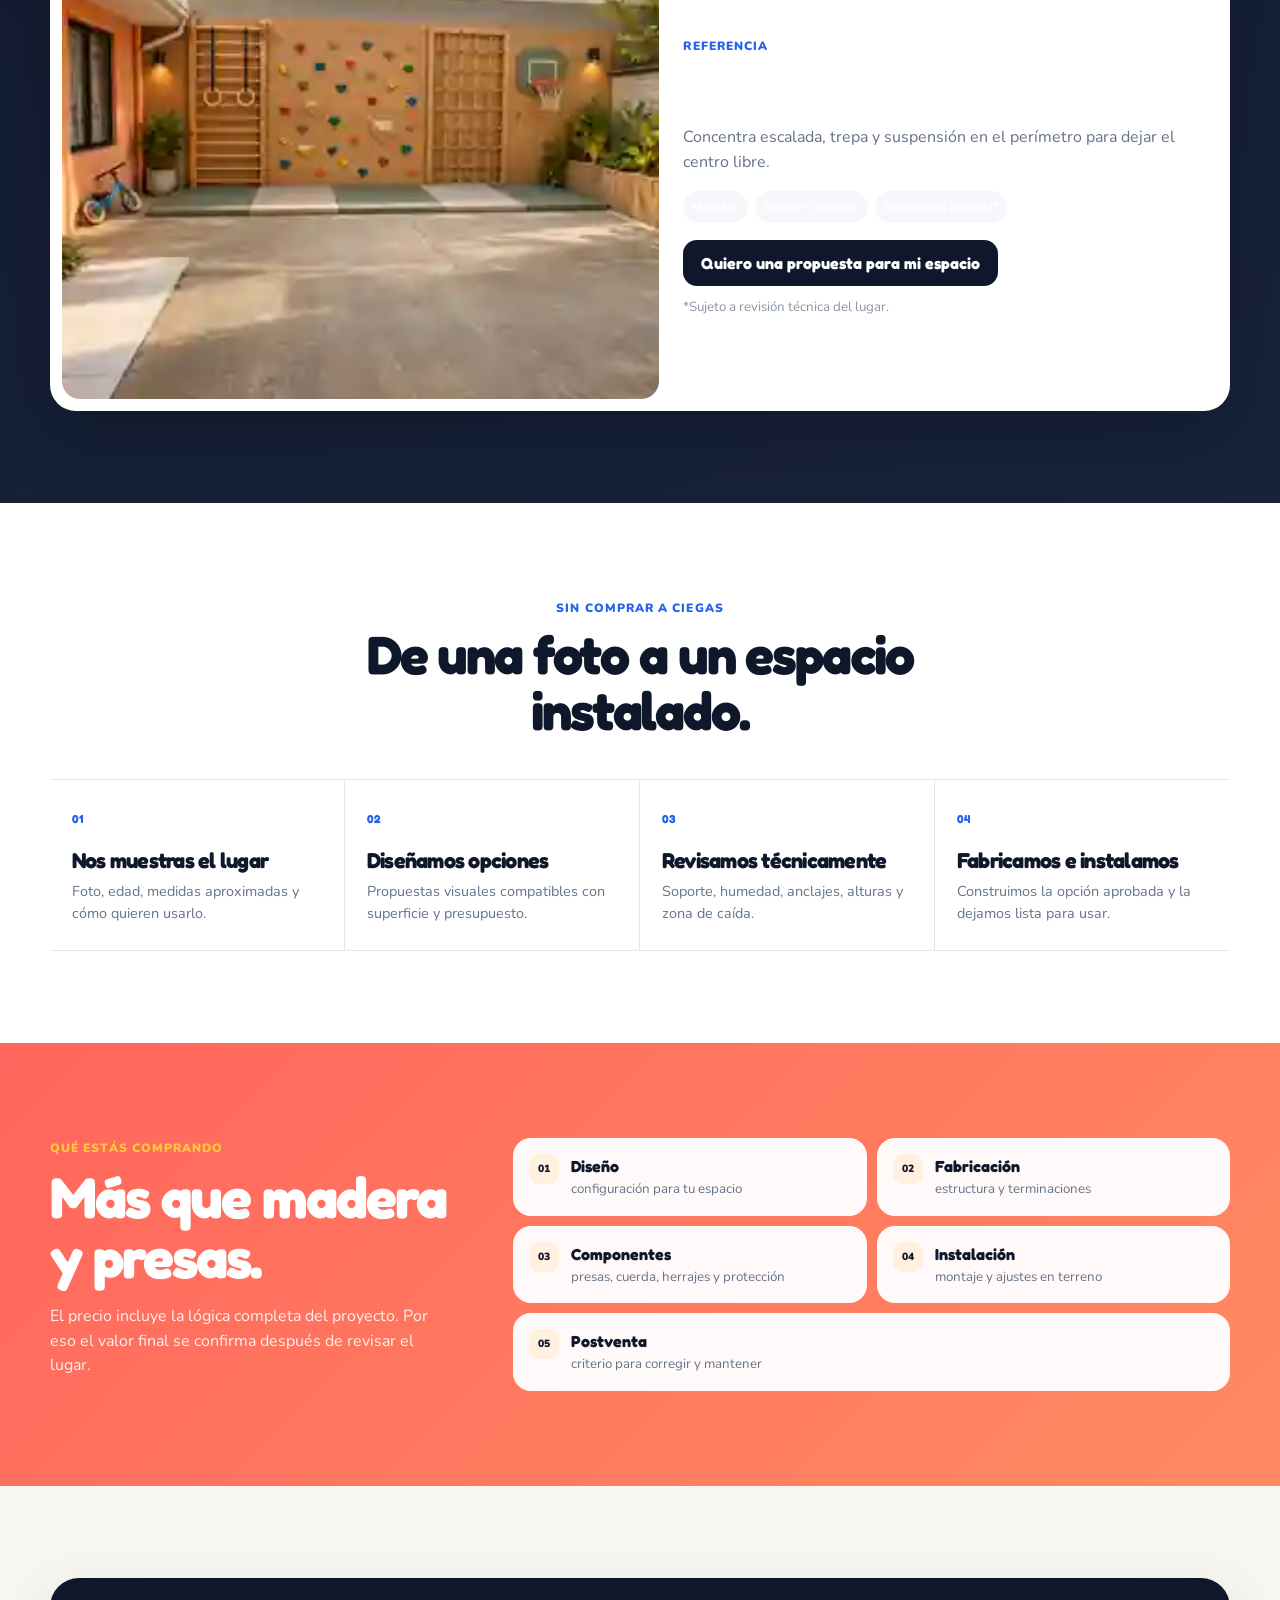
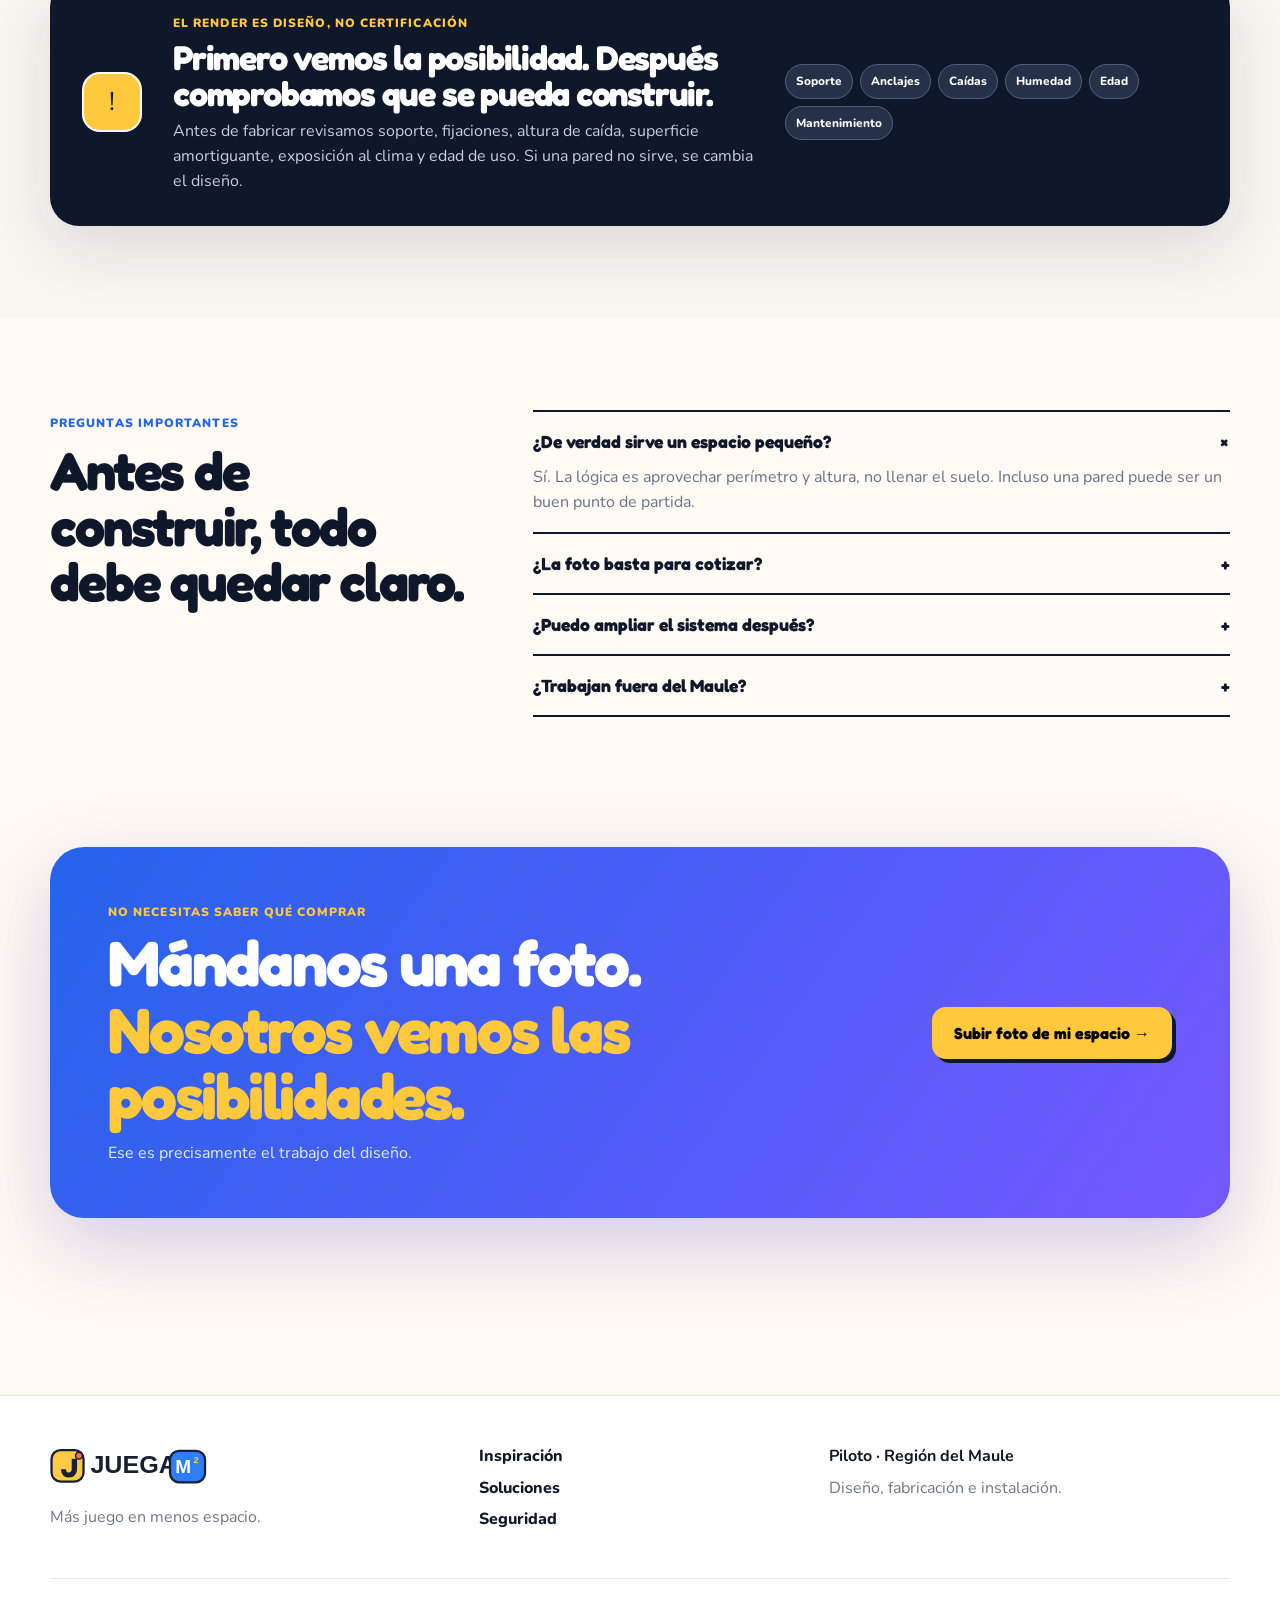
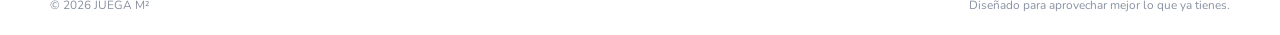
==== commit 6cf98c14: "feat: convierte la landing en marketplace por etapas y espacios" ====
--- a/index.html
+++ b/index.html
@@ -23,7 +23,7 @@
     <nav id="main-nav" class="main-nav" aria-label="Navegación principal">
       <a href="#dolor">El problema</a>
       <a href="#etapas">Por etapa</a>
-      <a href="#packs">Soluciones</a>
+      <a href="#marketplace">Marketplace</a>
       <a href="#como-funciona">Cómo funciona</a>
       <a href="#seguridad">Seguridad</a>
     </nav>
@@ -71,7 +71,7 @@
         </div>
         <div class="metric-card">
           <small>Configuraciones desde</small>
-          <strong>$749 mil</strong>
+          <strong>$299 mil</strong>
           <span>diseño + fabricación + instalación*</span>
         </div>
       </div>
@@ -173,6 +173,50 @@
   </section>
 
 
+
+  <section id="inspiracion" class="space-examples section-pad">
+    <div class="shell">
+      <div class="example-head reveal">
+        <div>
+          <span class="kicker">MIRA TU CASA CON OTROS OJOS</span>
+          <h2>¿Qué se puede hacer con pocos metros?</h2>
+        </div>
+        <p>Desde un rincón sensorial hasta un circuito exterior. La superficie cambia, pero la lógica es la misma: aprovechar mejor lo que ya tienes.</p>
+      </div>
+
+      <div class="example-rail">
+        <article class="example-card reveal" data-example="interior bebe">
+          <img src="assets/juega-cero.webp" alt="Rincón sensorial interior para bebé"/>
+          <div><span>2–3 m² · interior</span><strong>Rincón sensorial</strong><small>0–18 meses</small></div>
+        </article>
+        <article class="example-card reveal" data-example="interior nido">
+          <img src="assets/juega-nido.webp" alt="Espacio interior con rampa y estructura baja"/>
+          <div><span>3–4 m² · interior</span><strong>Primeros movimientos</strong><small>1–3 años</small></div>
+        </article>
+        <article class="example-card reveal" data-example="interior exterior muro">
+          <img src="assets/pack-mini.webp" alt="Muro compacto de escalada"/>
+          <div><span>4–6 m² · mixto</span><strong>Una pared activa</strong><small>2–6 años</small></div>
+        </article>
+        <article class="example-card reveal" data-example="terraza exterior">
+          <img src="assets/pack-active.webp" alt="Terraza o patio con escalada, red y espaldera"/>
+          <div><span>6–10 m² · exterior</span><strong>Terraza activa</strong><small>3–8 años</small></div>
+        </article>
+        <article class="example-card reveal" data-example="patio exterior">
+          <img src="assets/pack-adventure.webp" alt="Circuito infantil exterior"/>
+          <div><span>10–15 m² · exterior</span><strong>Circuito de patio</strong><small>4–10 años</small></div>
+        </article>
+        <article class="example-card example-upload reveal">
+          <div class="example-upload-inner">
+            <span class="upload-plus">＋</span>
+            <strong>¿Y en tu casa?</strong>
+            <small>Sube una foto y parte desde tu espacio real.</small>
+            <button type="button" id="exampleUpload">Subir mi foto →</button>
+          </div>
+        </article>
+      </div>
+    </div>
+  </section>
+
   <section id="etapas" class="stages section-pad">
     <div class="shell">
       <div class="section-head centered reveal">
@@ -223,65 +267,146 @@
     </div>
   </section>
 
-  <section id="packs" class="solutions section-pad">
-    <div class="shell">
-      <div class="section-head centered reveal">
-        <span class="kicker">TRES FORMAS DE EMPEZAR</span>
-        <h2>Elige una base. Nosotros la adaptamos a tu espacio.</h2>
-        <p>No son kits cerrados. Son puntos de partida con una lógica de superficie, edad y nivel de actividad.</p>
-      </div>
-
-      <div class="solution-grid">
-        <article class="solution-card reveal">
-          <div class="solution-image"><img src="assets/pack-mini.webp" alt="MINI 3"/></div>
-          <div class="solution-body">
-            <div class="solution-top"><span class="solution-index">01</span><span class="solution-tag">2–4 m²</span></div>
+
+  <section id="marketplace" class="marketplace section-pad">
+    <div class="shell">
+      <div class="market-head reveal">
+        <div>
+          <span class="kicker">MARKETPLACE JUEGA M²</span>
+          <h2>Elige por etapa, espacio o tipo de movimiento.</h2>
+          <p>No compras una caja cerrada. Eliges una base y nosotros verificamos cómo adaptarla a tu casa.</p>
+        </div>
+        <div class="market-search">
+          <span>⌕</span>
+          <input id="marketSearch" type="search" placeholder="Buscar muro, red, interior, 3 años…" aria-label="Buscar en marketplace"/>
+        </div>
+      </div>
+
+      <div class="market-toolbar reveal">
+        <div id="marketFilters" class="market-filters">
+          <button class="active" type="button" data-filter="all">Todos</button>
+          <button type="button" data-filter="bebe">0–18 meses</button>
+          <button type="button" data-filter="nido">1–3 años</button>
+          <button type="button" data-filter="mini">2–6 años</button>
+          <button type="button" data-filter="activo">3–8 años</button>
+          <button type="button" data-filter="aventura">4–10 años</button>
+          <button type="button" data-filter="interior">Interior</button>
+          <button type="button" data-filter="exterior">Exterior</button>
+        </div>
+        <span class="market-count"><b id="marketCount">12</b> soluciones</span>
+      </div>
+
+      <div class="market-grid">
+        <article class="market-card reveal" data-tags="bebe interior sensorial 0 18 meses">
+          <div class="market-photo">
+            <img src="assets/juega-cero.webp" alt="JUEGA CERO, rincón sensorial interior"/>
+            <span class="market-badge warm">0–18 meses</span>
+          </div>
+          <div class="market-body">
+            <h3>JUEGA CERO</h3>
+            <p>Un rincón de suelo para mirar, tocar, alcanzar, desplazarse y explorar sin llenar la habitación.</p>
+            <div class="market-meta"><span>Interior</span><span>2–3 m²</span><span>Baja altura</span></div>
+            <div class="market-bottom"><div><small>Desde</small><strong>$299.000</strong></div><button class="market-choose quick-pack" data-pack="cero" type="button">Ver opción →</button></div>
+          </div>
+        </article>
+
+        <article class="market-card reveal" data-tags="nido interior 1 3 años pikler rampa equilibrio">
+          <div class="market-photo">
+            <img src="assets/juega-nido.webp" alt="JUEGA NIDO, rampa y estructura baja"/>
+            <span class="market-badge mint">1–3 años</span>
+          </div>
+          <div class="market-body">
+            <h3>JUEGA NIDO</h3>
+            <p>Rampa, estructura baja y equilibrio para sus primeros desafíos de movimiento dentro de casa.</p>
+            <div class="market-meta"><span>Interior</span><span>3–4 m²</span><span>Movimiento bajo</span></div>
+            <div class="market-bottom"><div><small>Desde</small><strong>$449.000</strong></div><button class="market-choose quick-pack" data-pack="nido" type="button">Ver opción →</button></div>
+          </div>
+        </article>
+
+        <article class="market-card reveal" data-tags="mini interior exterior 2 6 años muro escalada">
+          <div class="market-photo">
+            <img src="assets/pack-mini.webp" alt="MINI 3, muro compacto"/>
+            <span class="market-badge blue">2–6 años</span>
+          </div>
+          <div class="market-body">
             <h3>MINI 3</h3>
-            <p class="solution-promise">Para empezar con una sola pared.</p>
-            <dl>
-              <div><dt>Ideal para</dt><dd>primer espacio activo</dd></div>
-              <div><dt>Edad orientativa</dt><dd>2–6 años</dd></div>
-              <div><dt>Incluye</dt><dd>escalada + apoyo motriz + zona amortiguante</dd></div>
-            </dl>
-            <div class="solution-price"><span>Desde</span><strong>$749.000</strong><small>típico $749–949 mil</small></div>
-            <button class="text-button quick-pack" data-pack="mini" type="button">Configurar MINI 3 →</button>
-          </div>
-        </article>
-
-        <article class="solution-card featured reveal">
-          <div class="recommend">MÁS EQUILIBRADO</div>
-          <div class="solution-image"><img src="assets/pack-active.webp" alt="ACTIVO 6"/></div>
-          <div class="solution-body">
-            <div class="solution-top"><span class="solution-index">02</span><span class="solution-tag">4–8 m²</span></div>
+            <p>Activa una pared con escalada baja y apoyo motriz manteniendo libre el resto del espacio.</p>
+            <div class="market-meta"><span>Interior / exterior</span><span>4–6 m²</span><span>Escalada baja</span></div>
+            <div class="market-bottom"><div><small>Desde</small><strong>$749.000</strong></div><button class="market-choose quick-pack" data-pack="mini" type="button">Ver opción →</button></div>
+          </div>
+        </article>
+
+        <article class="market-card featured reveal" data-tags="activo interior exterior 3 8 años red espaldera anillas muro">
+          <span class="market-popular">MÁS ELEGIDO</span>
+          <div class="market-photo">
+            <img src="assets/pack-active.webp" alt="ACTIVO 6, escalada, red y espaldera"/>
+            <span class="market-badge violet">3–8 años</span>
+          </div>
+          <div class="market-body">
             <h3>ACTIVO 6</h3>
-            <p class="solution-promise">La transformación que mejor equilibra espacio, desafío y uso diario.</p>
-            <dl>
-              <div><dt>Ideal para</dt><dd>patios y terrazas medianas</dd></div>
-              <div><dt>Edad orientativa</dt><dd>3–8 años</dd></div>
-              <div><dt>Incluye</dt><dd>travesía + espaldera + red + amortiguación</dd></div>
-            </dl>
-            <div class="solution-price"><span>Desde</span><strong>$1.390.000</strong><small>típico $1,39–1,69 M</small></div>
-            <button class="text-button quick-pack" data-pack="active" type="button">Configurar ACTIVO 6 →</button>
-          </div>
-        </article>
-
-        <article class="solution-card reveal">
-          <div class="solution-image"><img src="assets/pack-adventure.webp" alt="AVENTURA 10"/></div>
-          <div class="solution-body">
-            <div class="solution-top"><span class="solution-index">03</span><span class="solution-tag">8–15 m²</span></div>
+            <p>La transformación más equilibrada: trepa, escalada, suspensión y centro del patio todavía libre.</p>
+            <div class="market-meta"><span>Interior / exterior</span><span>6–10 m²</span><span>Multiactividad</span></div>
+            <div class="market-bottom"><div><small>Desde</small><strong>$1.390.000</strong></div><button class="market-choose quick-pack" data-pack="active" type="button">Ver opción →</button></div>
+          </div>
+        </article>
+
+        <article class="market-card reveal" data-tags="aventura exterior 4 10 años circuito deporte monkey bars">
+          <div class="market-photo">
+            <img src="assets/pack-adventure.webp" alt="AVENTURA 10, circuito exterior"/>
+            <span class="market-badge coral">4–10 años</span>
+          </div>
+          <div class="market-body">
             <h3>AVENTURA 10</h3>
-            <p class="solution-promise">Un pequeño circuito sin convertir el patio en un parque.</p>
-            <dl>
-              <div><dt>Ideal para</dt><dd>más recorrido y variedad</dd></div>
-              <div><dt>Edad orientativa</dt><dd>4–10 años</dd></div>
-              <div><dt>Incluye</dt><dd>escalada + suspensión + red + guardado</dd></div>
-            </dl>
-            <div class="solution-price"><span>Desde</span><strong>$2.390.000</strong><small>típico $2,39–2,79 M</small></div>
-            <button class="text-button quick-pack" data-pack="adventure" type="button">Configurar AVENTURA 10 →</button>
-          </div>
-        </article>
-      </div>
-      <p class="price-note">Valores de validación comercial. Reparaciones de muros, drenajes, techumbres u otras obras civiles se cotizan aparte.</p>
+            <p>Un circuito de patio con más recorrido, estaciones y posibilidades deportivas para niños mayores.</p>
+            <div class="market-meta"><span>Exterior</span><span>10–15 m²</span><span>Circuito</span></div>
+            <div class="market-bottom"><div><small>Desde</small><strong>$2.390.000</strong></div><button class="market-choose quick-pack" data-pack="adventure" type="button">Ver opción →</button></div>
+          </div>
+        </article>
+
+        <article class="market-card custom-card reveal" data-tags="personalizado interior exterior medida">
+          <div class="custom-visual">TU<br>ESPACIO<br><b>→</b></div>
+          <div class="market-body">
+            <h3>JUEGA A MEDIDA</h3>
+            <p>Para terrazas irregulares, rincones especiales o familias que quieren una combinación distinta.</p>
+            <div class="market-meta"><span>Personalizado</span><span>Cualquier etapa</span></div>
+            <div class="market-bottom"><div><small>Primero</small><strong>vemos tu foto</strong></div><button class="market-choose" id="customUpload" type="button">Subir espacio →</button></div>
+          </div>
+        </article>
+      </div>
+
+      <div class="module-head reveal">
+        <div><span class="kicker">MÓDULOS</span><h3>También puedes ampliar un espacio con el tiempo.</h3></div>
+        <p>Los módulos se cotizan con instalación según soporte, medidas y compatibilidad con el sistema existente.</p>
+      </div>
+
+      <div class="module-grid">
+        <article class="module-card reveal" data-tags="muro escalada mini activo interior exterior">
+          <div class="module-icon coral">●</div><div><strong>Muro de escalada</strong><span>Rutas bajas o travesía</span><b>desde $449 mil</b></div><button data-add-item="Muro de escalada" type="button">＋</button>
+        </article>
+        <article class="module-card reveal" data-tags="espaldera barra interior exterior nido mini activo">
+          <div class="module-icon blue">↥</div><div><strong>Espaldera + barra</strong><span>Trepa y suspensión</span><b>desde $249 mil</b></div><button data-add-item="Espaldera + barra" type="button">＋</button>
+        </article>
+        <article class="module-card reveal" data-tags="red trepa exterior activo aventura">
+          <div class="module-icon violet">#</div><div><strong>Red de trepa</strong><span>Vertical o lateral</span><b>desde $299 mil</b></div><button data-add-item="Red de trepa" type="button">＋</button>
+        </article>
+        <article class="module-card reveal" data-tags="monkey barras exterior aventura activo">
+          <div class="module-icon mint">═</div><div><strong>Monkey bars</strong><span>Recorrido suspendido</span><b>desde $349 mil</b></div><button data-add-item="Monkey bars" type="button">＋</button>
+        </article>
+        <article class="module-card reveal" data-tags="rampa pikler nido interior">
+          <div class="module-icon warm">╱</div><div><strong>Rampa / Pikler</strong><span>Movimiento de baja altura</span><b>desde $299 mil</b></div><button data-add-item="Rampa / Pikler" type="button">＋</button>
+        </article>
+        <article class="module-card reveal" data-tags="aro basket exterior deporte aventura">
+          <div class="module-icon blue">○</div><div><strong>Aro de básquetbol</strong><span>Tablero + montaje</span><b>desde $199 mil</b></div><button data-add-item="Aro de básquetbol" type="button">＋</button>
+        </article>
+        <article class="module-card reveal" data-tags="piso amortiguante interior exterior seguridad">
+          <div class="module-icon mint">▦</div><div><strong>Piso amortiguante</strong><span>Se especifica según uso</span><b>desde $39 mil/m²</b></div><button data-add-item="Piso amortiguante" type="button">＋</button>
+        </article>
+      </div>
+
+      <div class="market-note reveal">
+        <div><strong>Todos los precios son “desde”.</strong><span>La propuesta final depende de medidas, soporte, terminaciones, traslado y zona de caída.</span></div>
+        <a href="#studio">Diseñar desde mi espacio →</a>
+      </div>
     </div>
   </section>
 
@@ -317,6 +442,8 @@
         <div class="studio-controls">
           <div class="control-head"><div><span class="kicker">BASE</span><h3>¿Con cuál partimos?</h3></div><span class="status-pill"><i></i> estimador</span></div>
           <div class="config-options">
+            <button class="config-option" type="button" data-pack="cero"><span class="radio"></span><span><strong>JUEGA CERO</strong><small>Rincón sensorial</small></span><b>$299 mil</b></button>
+            <button class="config-option" type="button" data-pack="nido"><span class="radio"></span><span><strong>JUEGA NIDO</strong><small>Primeros movimientos</small></span><b>$449 mil</b></button>
             <button class="config-option" type="button" data-pack="mini"><span class="radio"></span><span><strong>MINI 3</strong><small>Una pared activa</small></span><b>$749 mil</b></button>
             <button class="config-option active" type="button" data-pack="active"><span class="radio"></span><span><strong>ACTIVO 6</strong><small>La opción más equilibrada</small></span><b>$1,39 M</b></button>
             <button class="config-option" type="button" data-pack="adventure"><span class="radio"></span><span><strong>AVENTURA 10</strong><small>Circuito ampliado</small></span><b>$2,39 M</b></button>
@@ -403,7 +530,7 @@
 <footer class="site-footer">
   <div class="shell footer-grid">
     <div><img src="assets/logo.svg" alt="JUEGA M2"/><p>Más juego en menos espacio.</p></div>
-    <div class="footer-links"><a href="#transformacion">Transformación</a><a href="#packs">Soluciones</a><a href="#seguridad">Seguridad</a></div>
+    <div class="footer-links"><a href="#inspiracion">Inspiración</a><a href="#packs">Soluciones</a><a href="#seguridad">Seguridad</a></div>
     <div class="footer-note"><strong>Piloto · Región del Maule</strong><span>Diseño, fabricación e instalación.</span></div>
   </div>
   <div class="shell footer-bottom"><span>© <span id="year"></span> JUEGA M²</span><span>Diseñado para aprovechar mejor lo que ya tienes.</span></div>
--- a/premium.css
+++ b/premium.css
@@ -19,3 +19,10 @@
 .hero-lede strong{color:var(--ink);font-weight:900}
 @media(max-width:1100px){.pain-grid{grid-template-columns:1fr 1fr}.stage-grid{grid-template-columns:repeat(3,1fr)}.stage-card:nth-child(4),.stage-card:nth-child(5){min-height:330px}}
 @media(max-width:760px){.pain-grid,.scale-actions,.stage-grid{grid-template-columns:1fr}.pain-answer{align-items:flex-start;flex-direction:column}.scale-grid{grid-template-columns:1fr}.stage-card{min-height:auto}.stage-card p{min-height:0}}
+
+/* Marketplace + examples */
+.space-examples{background:#fff}.example-head{display:grid;grid-template-columns:1fr .72fr;gap:50px;align-items:end;margin-bottom:26px}.example-head h2{font-size:clamp(2.6rem,4.4vw,4.15rem);margin:7px 0 0}.example-head p{color:var(--ink-2)}.example-rail{display:grid;grid-template-columns:repeat(6,1fr);gap:12px;overflow-x:auto;padding:4px 2px 14px;scroll-snap-type:x proximity}.example-card{min-width:0;background:#fff;border:1px solid var(--line);border-radius:20px;overflow:hidden;box-shadow:var(--shadow-1);scroll-snap-align:start}.example-card img{width:100%;height:160px;object-fit:cover}.example-card>div:not(.example-upload-inner){padding:13px;display:flex;flex-direction:column}.example-card div span{font-size:.65rem;color:var(--blue);font-weight:900;text-transform:uppercase}.example-card div strong{font:700 1rem Fredoka;margin:3px 0}.example-card div small{color:var(--ink-3)}.example-upload{display:grid;place-items:center;background:linear-gradient(145deg,#fff6d8,#fff)}.example-upload-inner{padding:22px;text-align:center;display:flex;flex-direction:column;align-items:center}.upload-plus{width:44px;height:44px;border-radius:14px;background:var(--mango);display:grid;place-items:center;font-size:1.6rem;color:var(--ink)!important}.example-upload button{margin-top:12px;border:0;background:var(--ink);color:#fff;border-radius:12px;padding:10px 12px;font-weight:900;cursor:pointer}
+.marketplace{background:#f8f7f3}.market-head{display:grid;grid-template-columns:1fr 420px;gap:50px;align-items:end}.market-head h2{font-size:clamp(2.7rem,4.5vw,4.3rem);margin:7px 0 10px}.market-head p{margin:0;color:var(--ink-2);max-width:760px}.market-search{background:#fff;border:1px solid var(--line);border-radius:16px;padding:0 15px;display:flex;align-items:center;gap:10px;box-shadow:var(--shadow-1)}.market-search span{font-size:1.4rem;color:var(--ink-3)}.market-search input{width:100%;padding:14px 0;border:0;outline:0;background:transparent}.market-toolbar{margin:28px 0 20px;display:flex;justify-content:space-between;gap:18px;align-items:center}.market-filters{display:flex;gap:7px;flex-wrap:wrap}.market-filters button{border:1px solid var(--line);background:#fff;color:var(--ink-2);border-radius:999px;padding:8px 11px;font-size:.75rem;font-weight:900;cursor:pointer}.market-filters button.active{background:var(--ink);border-color:var(--ink);color:#fff}.market-count{font-size:.75rem;color:var(--ink-3);white-space:nowrap}.market-grid{display:grid;grid-template-columns:repeat(3,1fr);gap:18px}.market-card{position:relative;background:#fff;border:1px solid #e5e9ef;border-radius:24px;overflow:hidden;box-shadow:var(--shadow-1);transition:.18s}.market-card:hover{transform:translateY(-5px);box-shadow:var(--shadow-2)}.market-card[hidden]{display:none}.market-card.featured{border-color:#b9cbff;box-shadow:0 22px 60px rgba(37,99,235,.12)}.market-popular{position:absolute;z-index:4;top:12px;right:12px;background:var(--mango);border-radius:999px;padding:6px 9px;font-size:.65rem;font-weight:900}.market-photo{height:220px;position:relative;background:#e2e8f0;overflow:hidden}.market-photo img{width:100%;height:100%;object-fit:cover;filter:saturate(1.05) contrast(1.02)}.market-badge{position:absolute;left:12px;top:12px;border-radius:999px;padding:6px 9px;color:var(--ink);font-size:.65rem;font-weight:900}.market-badge.warm{background:#ffd76a}.market-badge.mint{background:#8ef0c7}.market-badge.blue{background:#a9c8ff}.market-badge.violet{background:#c5b7ff}.market-badge.coral{background:#ffaaa4}.market-body{padding:20px}.market-body h3{font-size:1.65rem}.market-body>p{color:var(--ink-2);font-size:.9rem;min-height:64px}.market-meta{display:flex;flex-wrap:wrap;gap:6px;margin:14px 0}.market-meta span{background:#f1f5f9;border-radius:999px;padding:6px 8px;font-size:.66rem;font-weight:800;color:#526075}.market-bottom{display:flex;justify-content:space-between;align-items:end;gap:10px;border-top:1px solid var(--line);padding-top:14px}.market-bottom>div{display:flex;flex-direction:column}.market-bottom small{font-size:.65rem;color:var(--ink-3)}.market-bottom strong{font:700 1.35rem Fredoka}.market-choose{border:0;background:none;color:var(--blue);font-weight:900;cursor:pointer}.custom-card{background:linear-gradient(145deg,#131d33,#1f3159);color:#fff}.custom-visual{height:220px;display:grid;place-content:center;text-align:center;font:700 2.4rem/1 Fredoka;letter-spacing:-.04em;background:radial-gradient(circle at 35% 30%,rgba(117,88,255,.5),transparent 35%),radial-gradient(circle at 75% 75%,rgba(46,217,154,.35),transparent 36%)}.custom-visual b{color:var(--mango)}.custom-card .market-body>p,.custom-card .market-bottom small{color:#cbd5e1}.custom-card .market-meta span{background:#293754;color:#dbe4f2}.custom-card .market-bottom{border-color:#34425d}.custom-card .market-choose{color:var(--mango)}
+.module-head{margin:62px 0 18px;display:grid;grid-template-columns:1fr .75fr;gap:40px;align-items:end}.module-head h3{font-size:2.15rem;margin:5px 0 0}.module-head p{color:var(--ink-2);margin:0}.module-grid{display:grid;grid-template-columns:repeat(4,1fr);gap:10px}.module-card{background:#fff;border:1px solid var(--line);border-radius:18px;padding:14px;display:grid;grid-template-columns:46px 1fr 32px;gap:10px;align-items:center}.module-icon{width:44px;height:44px;border-radius:14px;display:grid;place-items:center;font:700 1.25rem Fredoka}.module-icon.coral{background:#ffe1de;color:#c24138}.module-icon.blue{background:#e0ebff;color:#1d4ed8}.module-icon.violet{background:#ebe7ff;color:#5b43d5}.module-icon.mint{background:#dffbee;color:#15805b}.module-icon.warm{background:#fff2cb;color:#8a5a00}.module-card>div:nth-child(2){display:flex;flex-direction:column}.module-card strong{font:700 .95rem Fredoka}.module-card span{font-size:.72rem;color:var(--ink-3)}.module-card b{font-size:.72rem;margin-top:3px}.module-card button{width:30px;height:30px;border:1px solid var(--line);background:#fff;border-radius:50%;cursor:pointer;font-size:1.1rem}.module-card button.added{background:var(--mint);border-color:var(--mint);color:#073c2a}.market-note{margin-top:18px;background:#fff;border:1px solid var(--line);border-radius:18px;padding:16px 18px;display:flex;justify-content:space-between;gap:18px;align-items:center}.market-note>div{display:flex;flex-direction:column}.market-note span{font-size:.78rem;color:var(--ink-3)}.market-note a{font-weight:900;color:var(--blue);white-space:nowrap}.quote-bar{position:fixed;z-index:120;left:50%;bottom:18px;transform:translate(-50%,120px);opacity:0;background:var(--ink);color:#fff;border-radius:18px;padding:10px 12px 10px 16px;box-shadow:0 20px 50px rgba(15,23,42,.28);display:flex;align-items:center;gap:18px;transition:.25s}.quote-bar.visible{transform:translate(-50%,0);opacity:1}.quote-bar span{font-size:.8rem}.quote-bar strong{color:var(--mango)}.quote-bar button{border:0;background:var(--mango);color:var(--ink);font-weight:900;border-radius:11px;padding:9px 12px;cursor:pointer}
+@media(max-width:1100px){.example-rail{grid-template-columns:repeat(6,240px)}.market-grid{grid-template-columns:1fr 1fr}.module-grid{grid-template-columns:1fr 1fr}.market-head{grid-template-columns:1fr}.market-search{max-width:520px}.module-head{grid-template-columns:1fr}}
+@media(max-width:680px){.example-head{grid-template-columns:1fr}.example-rail{grid-template-columns:repeat(6,78vw)}.market-grid,.module-grid{grid-template-columns:1fr}.market-toolbar{align-items:flex-start;flex-direction:column}.market-filters{flex-wrap:nowrap;overflow:auto;width:100%;padding-bottom:6px}.market-filters button{white-space:nowrap}.market-photo{height:210px}.module-head{margin-top:44px}.quote-bar{width:calc(100% - 24px);justify-content:space-between}}
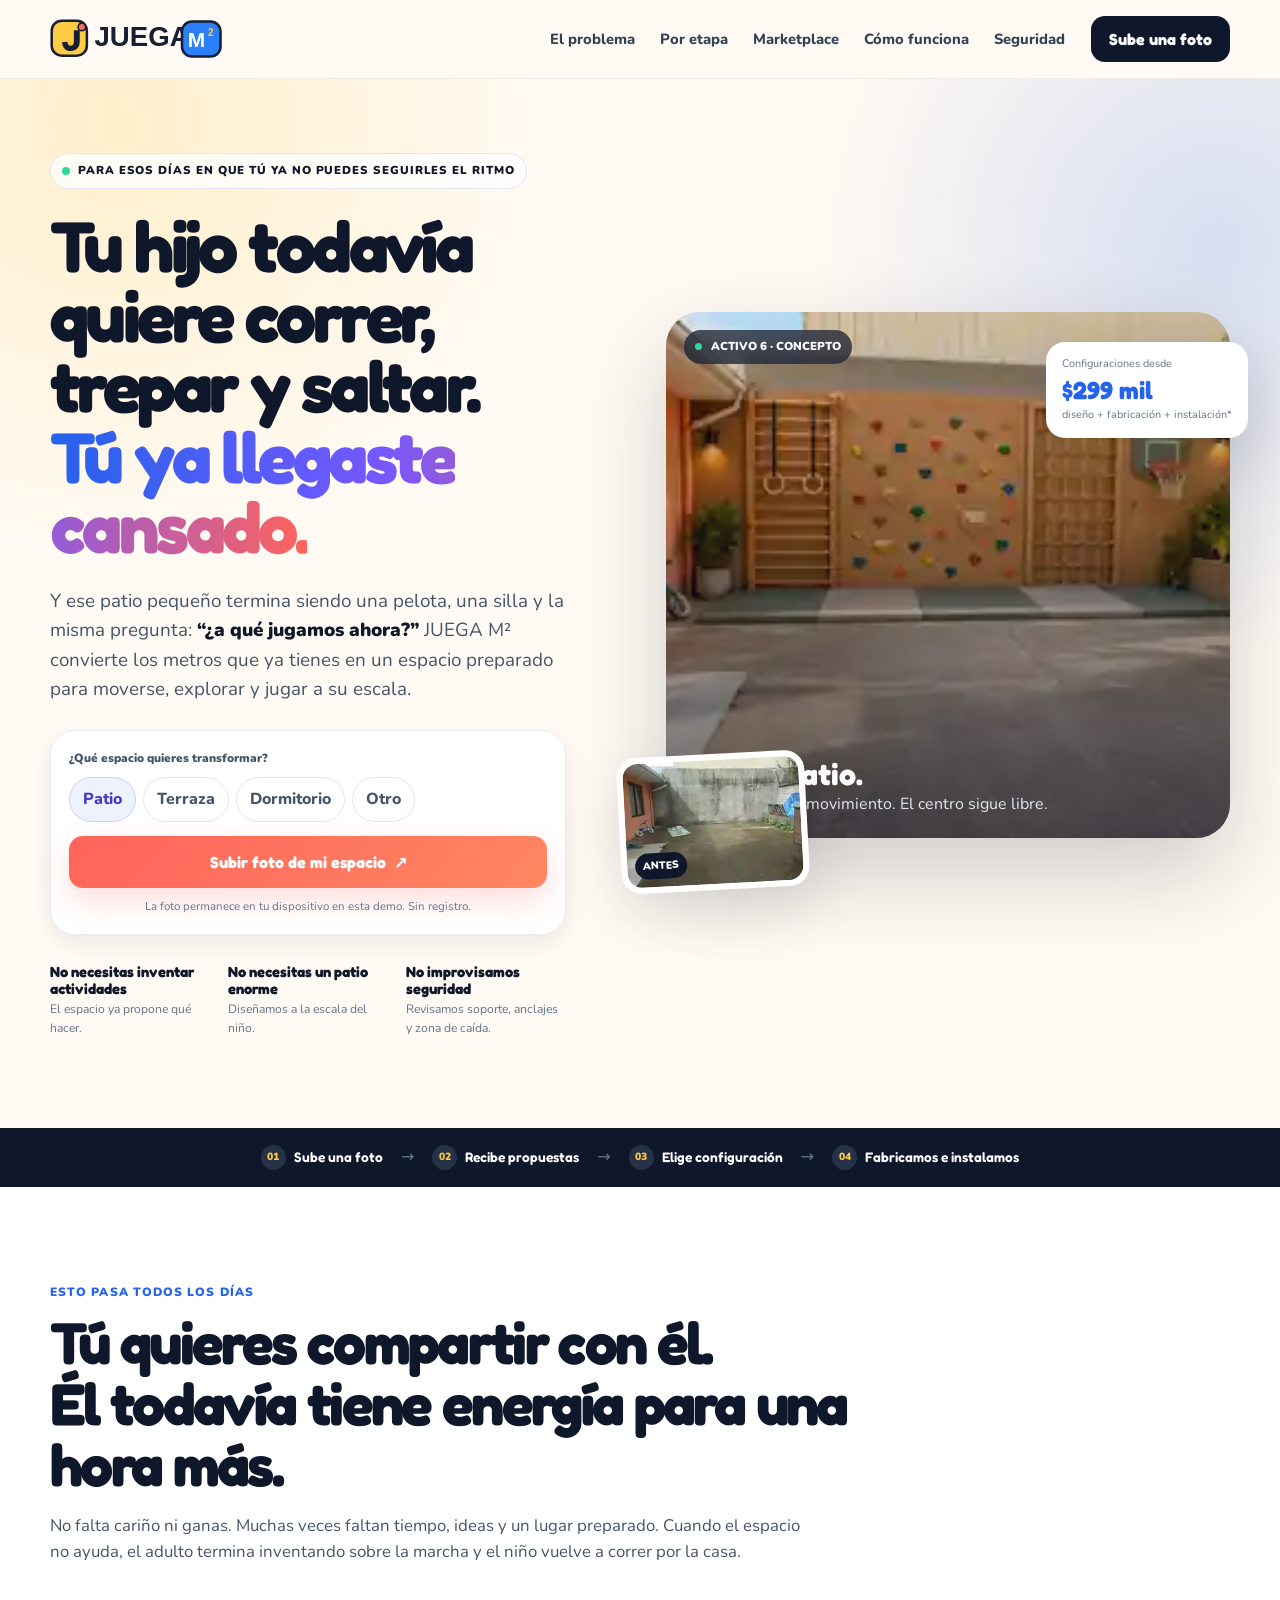
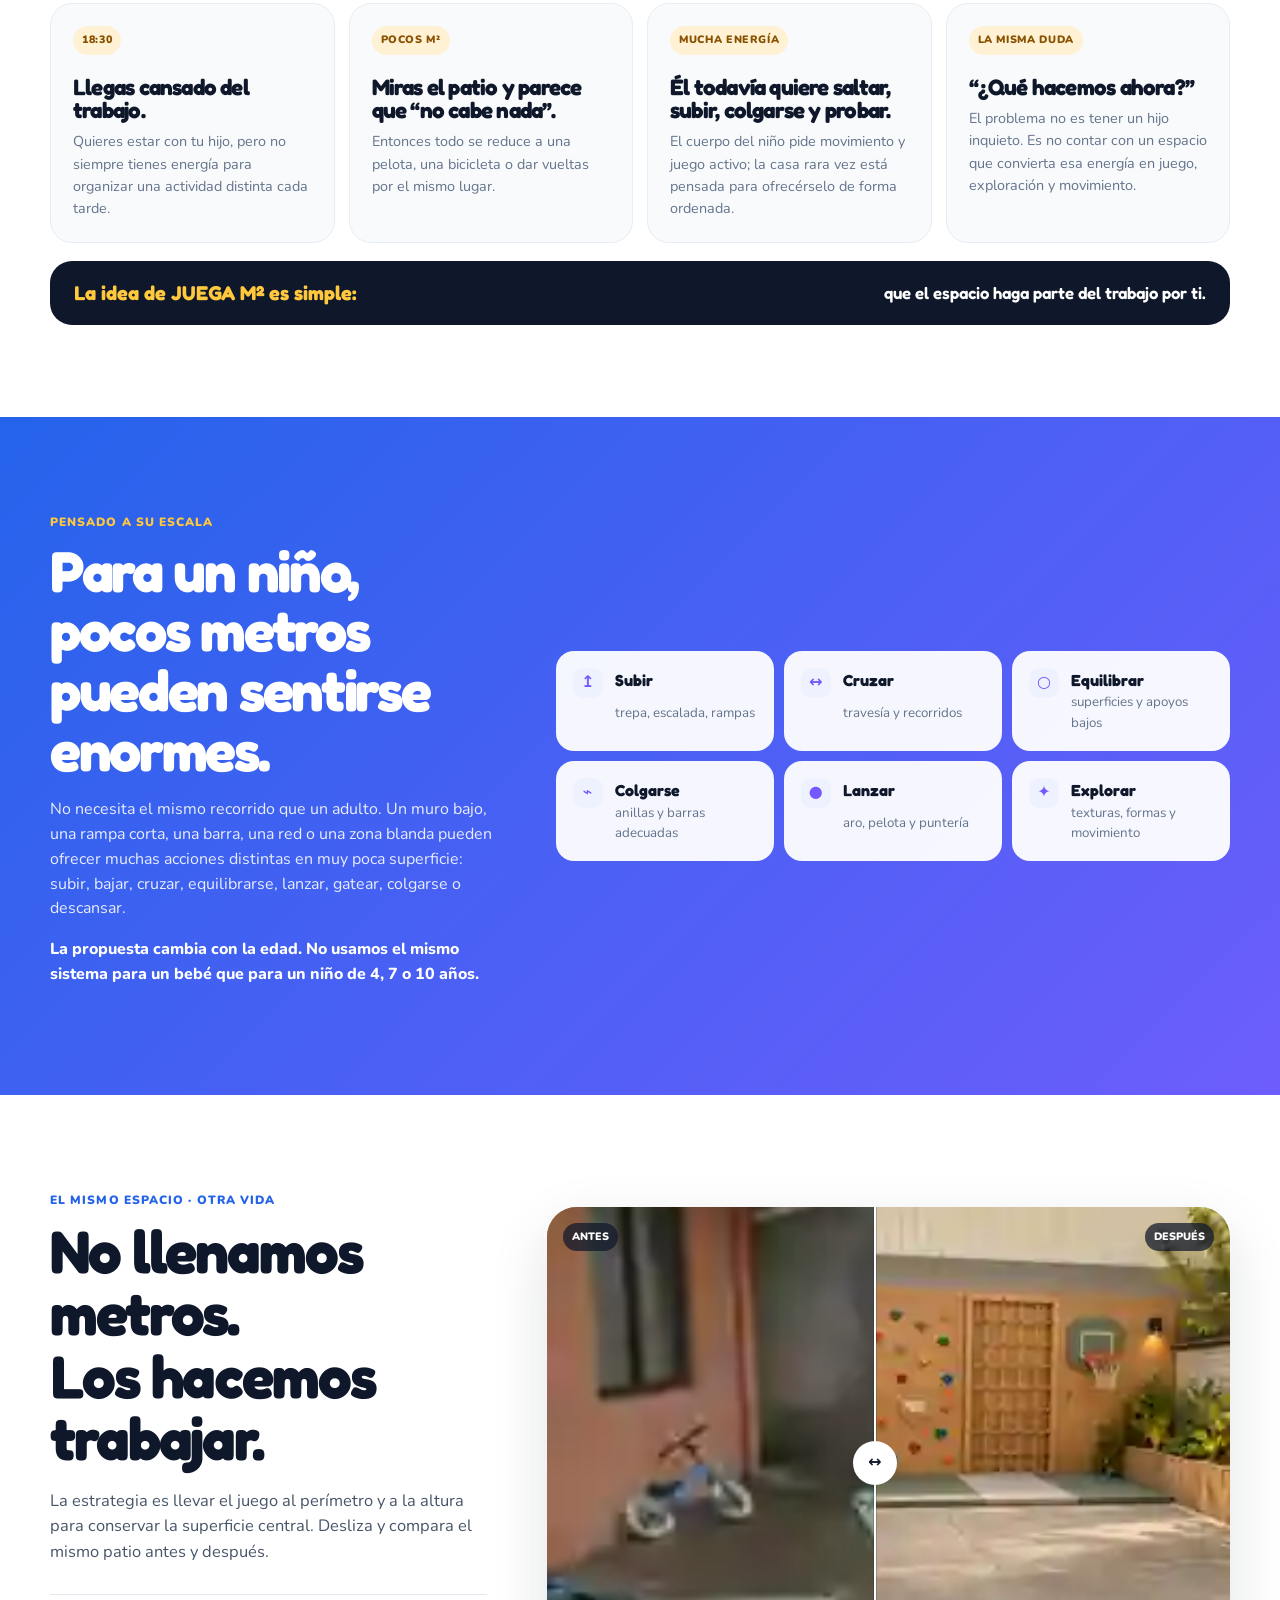
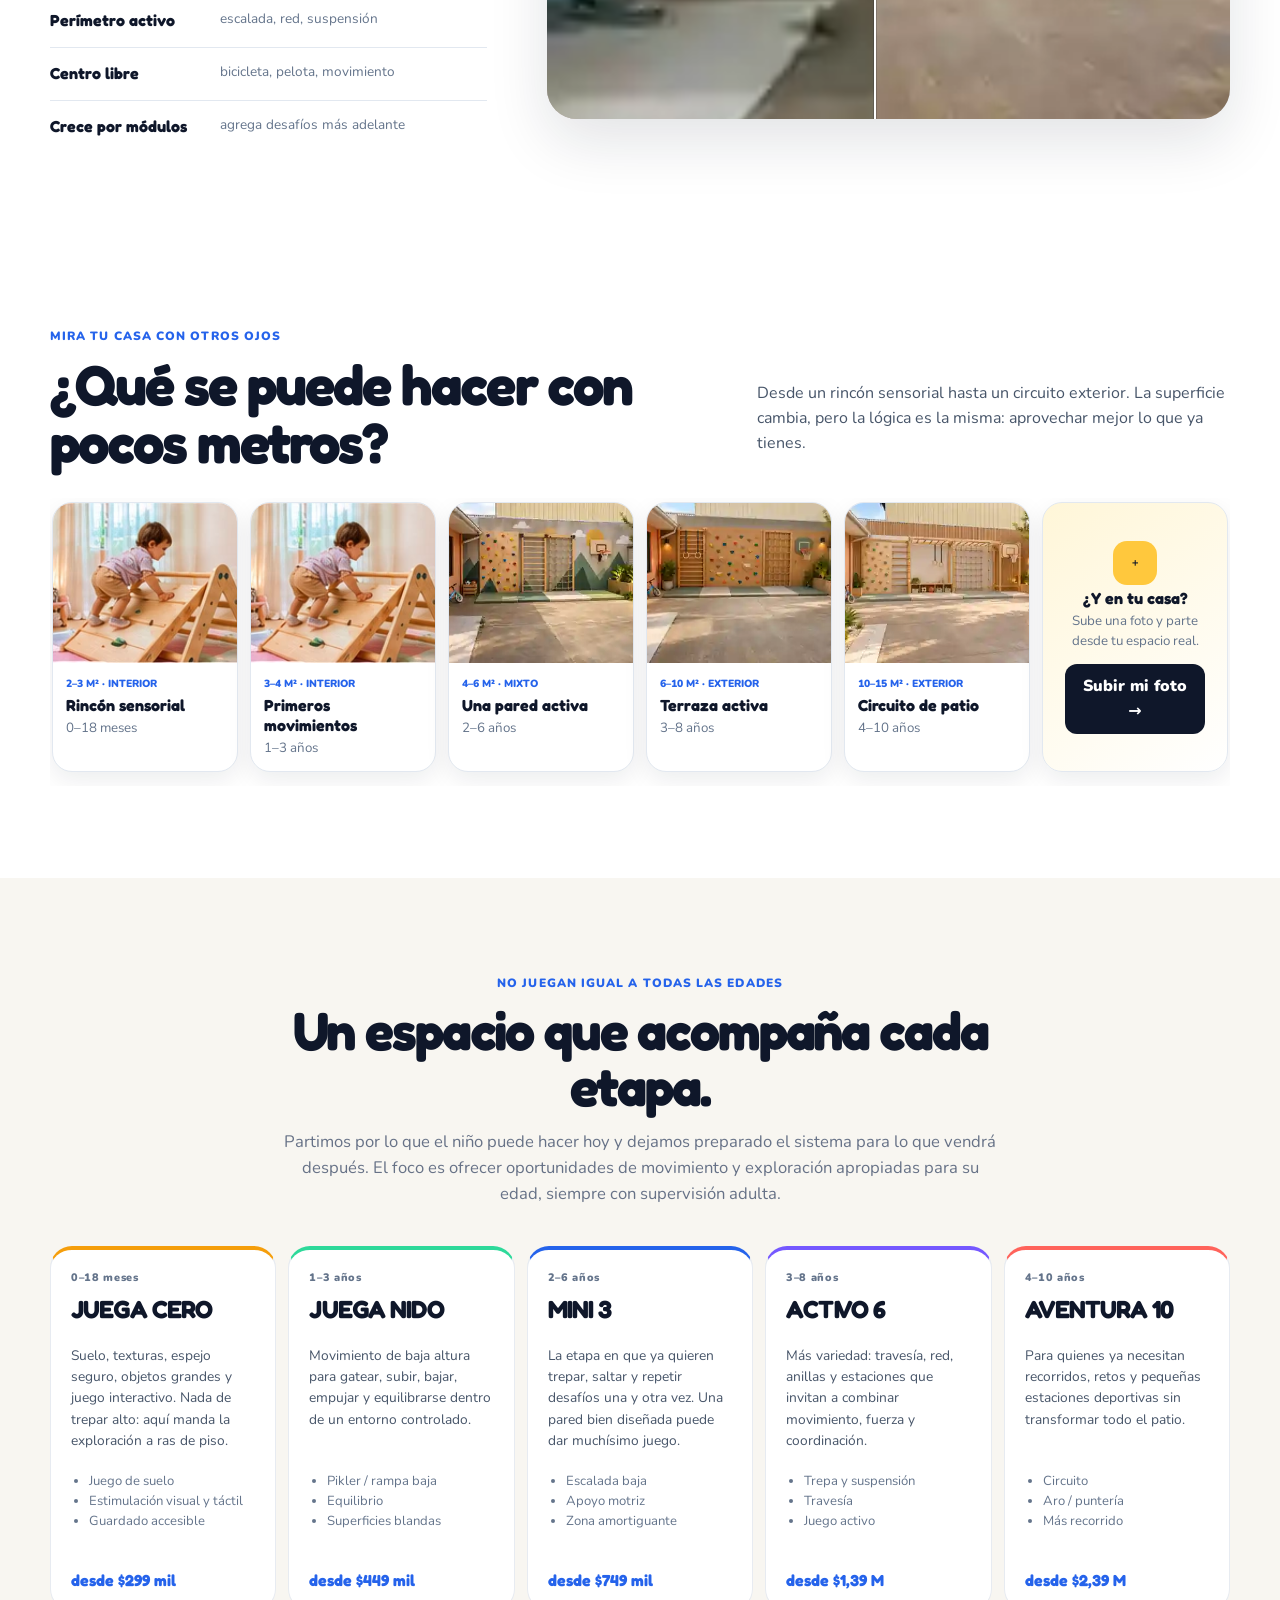
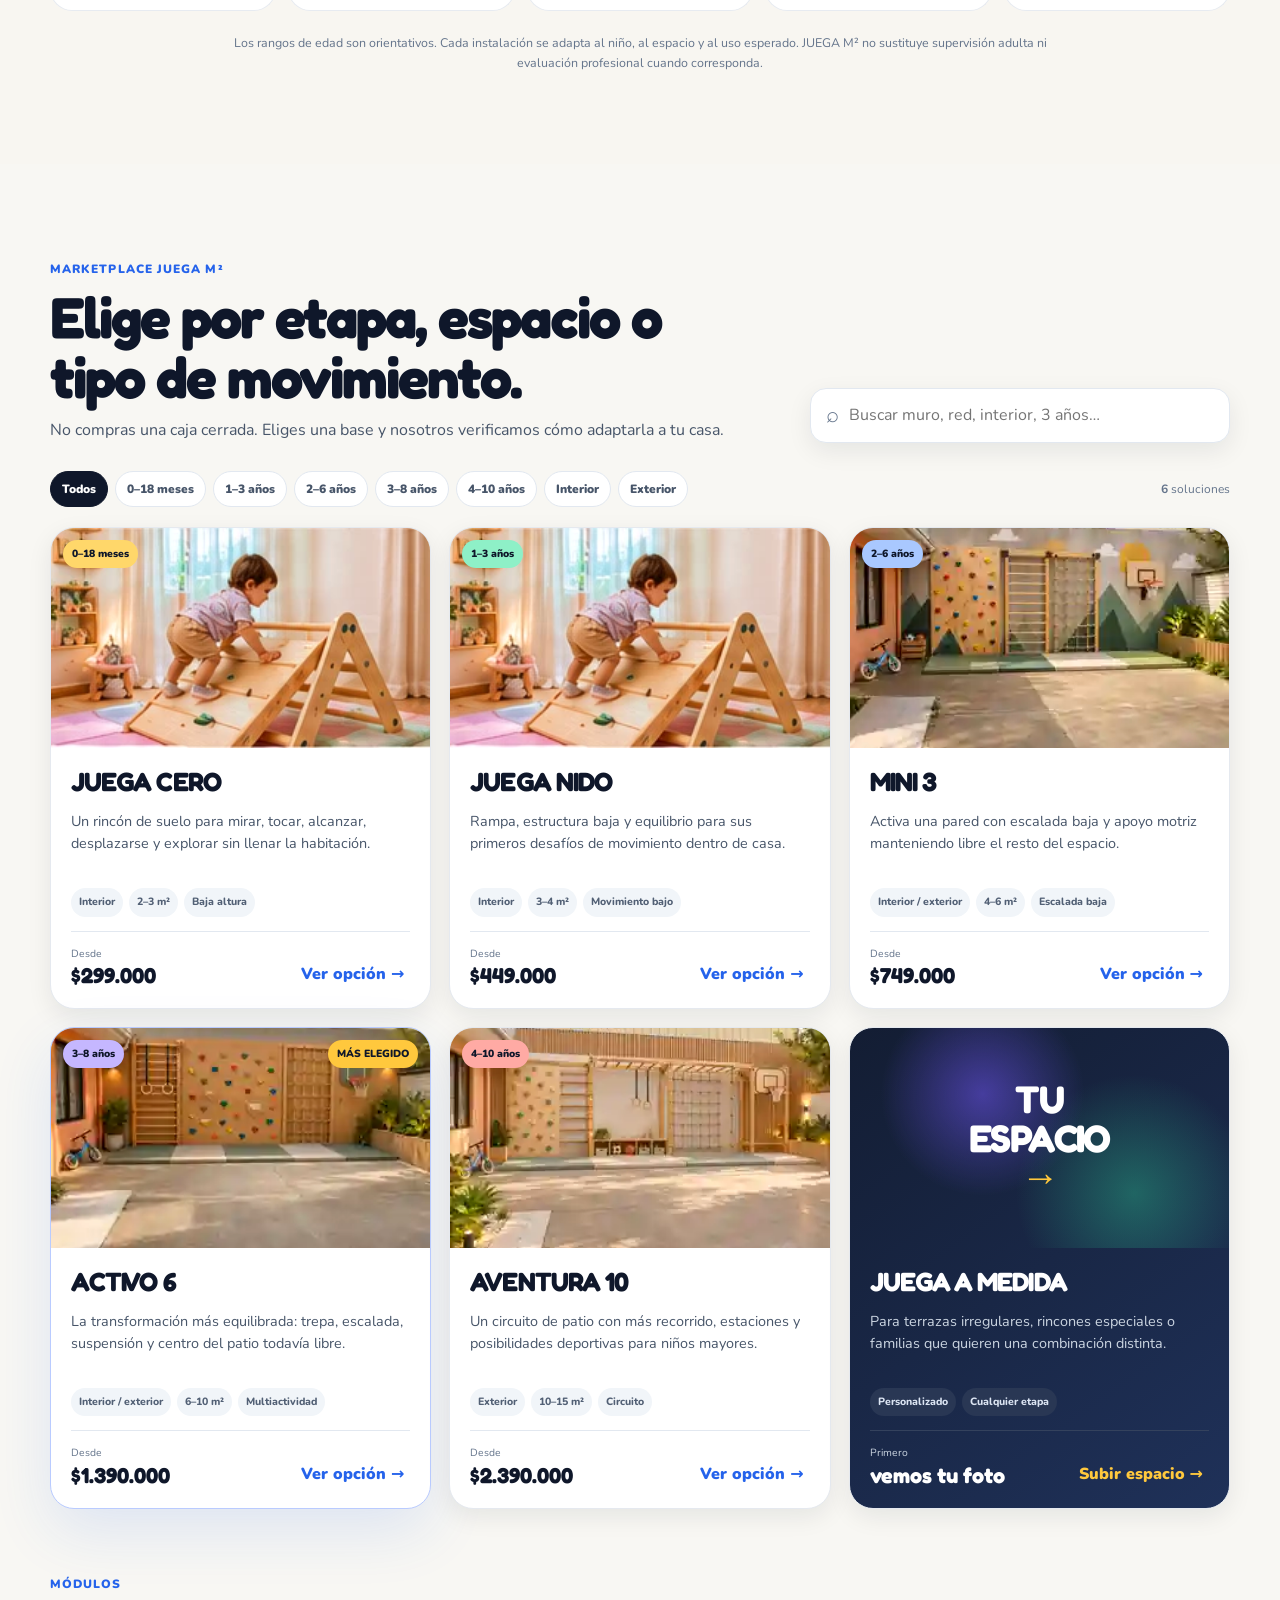
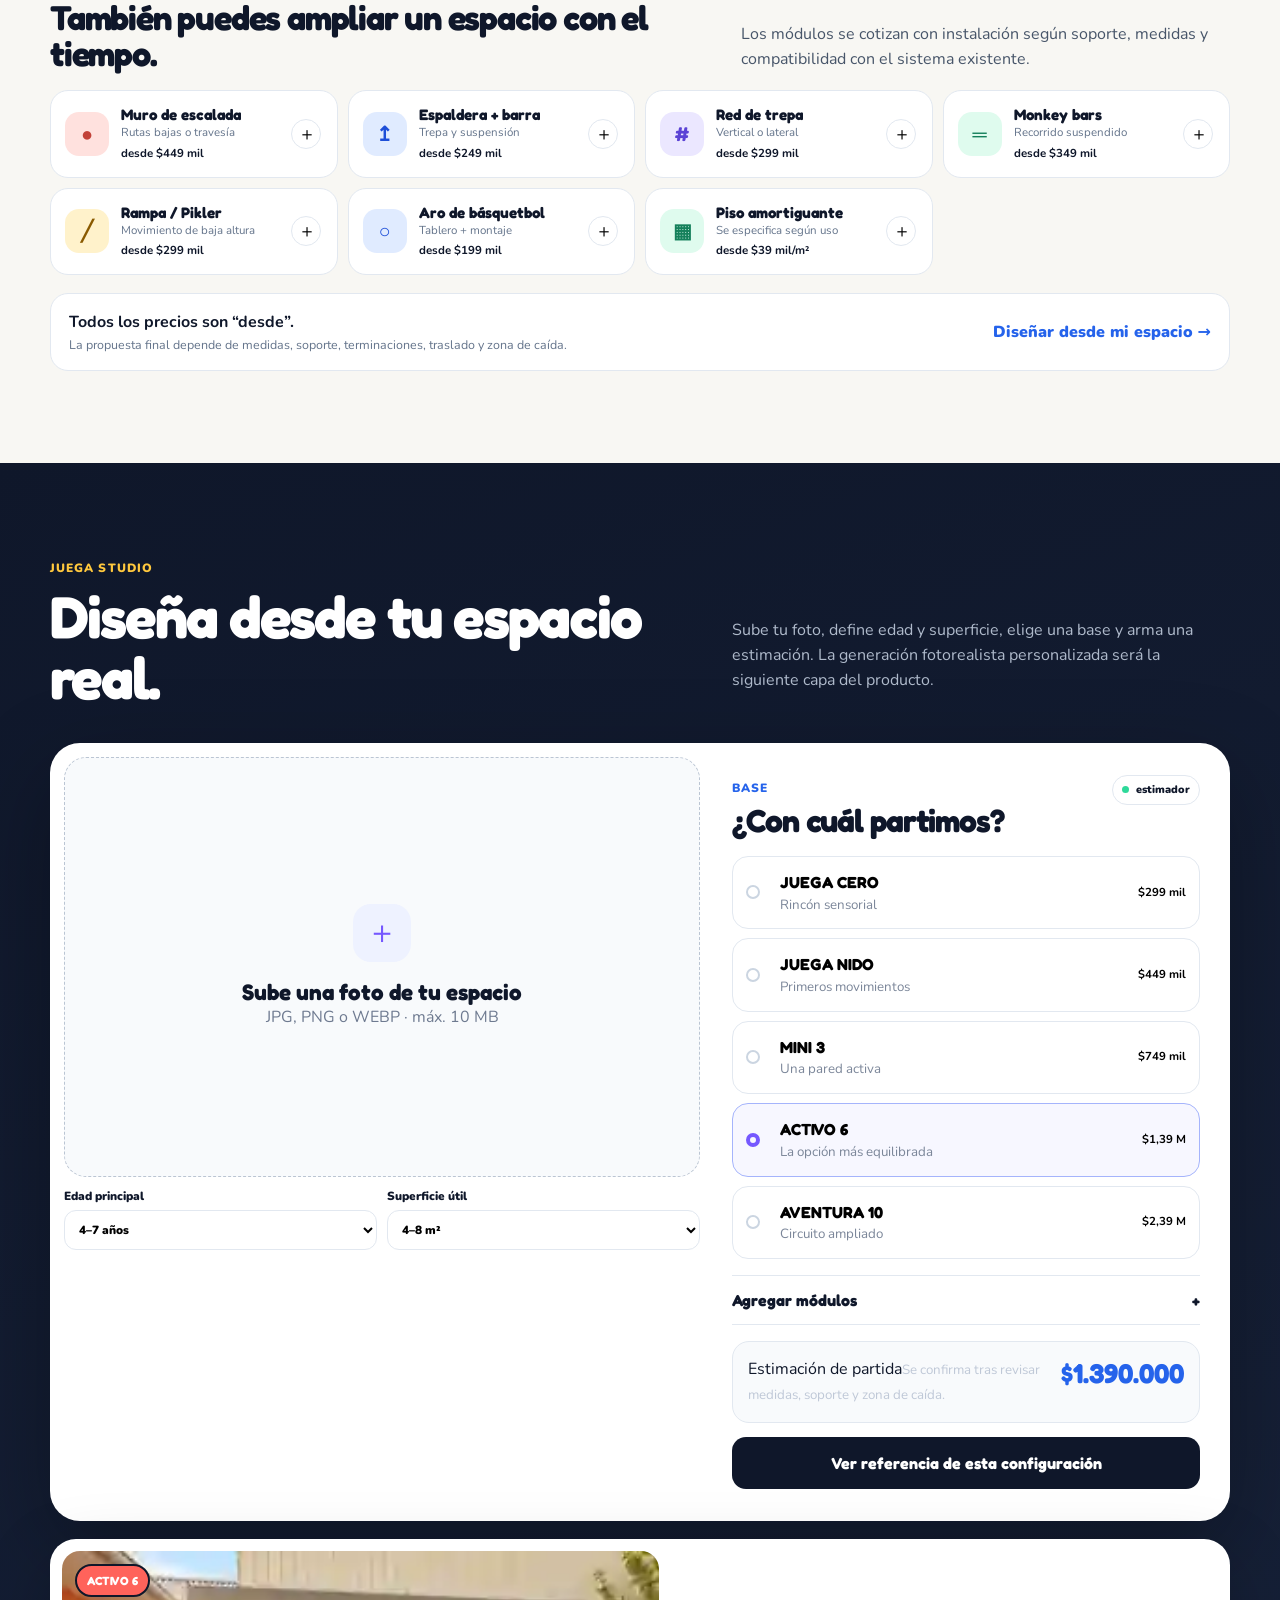
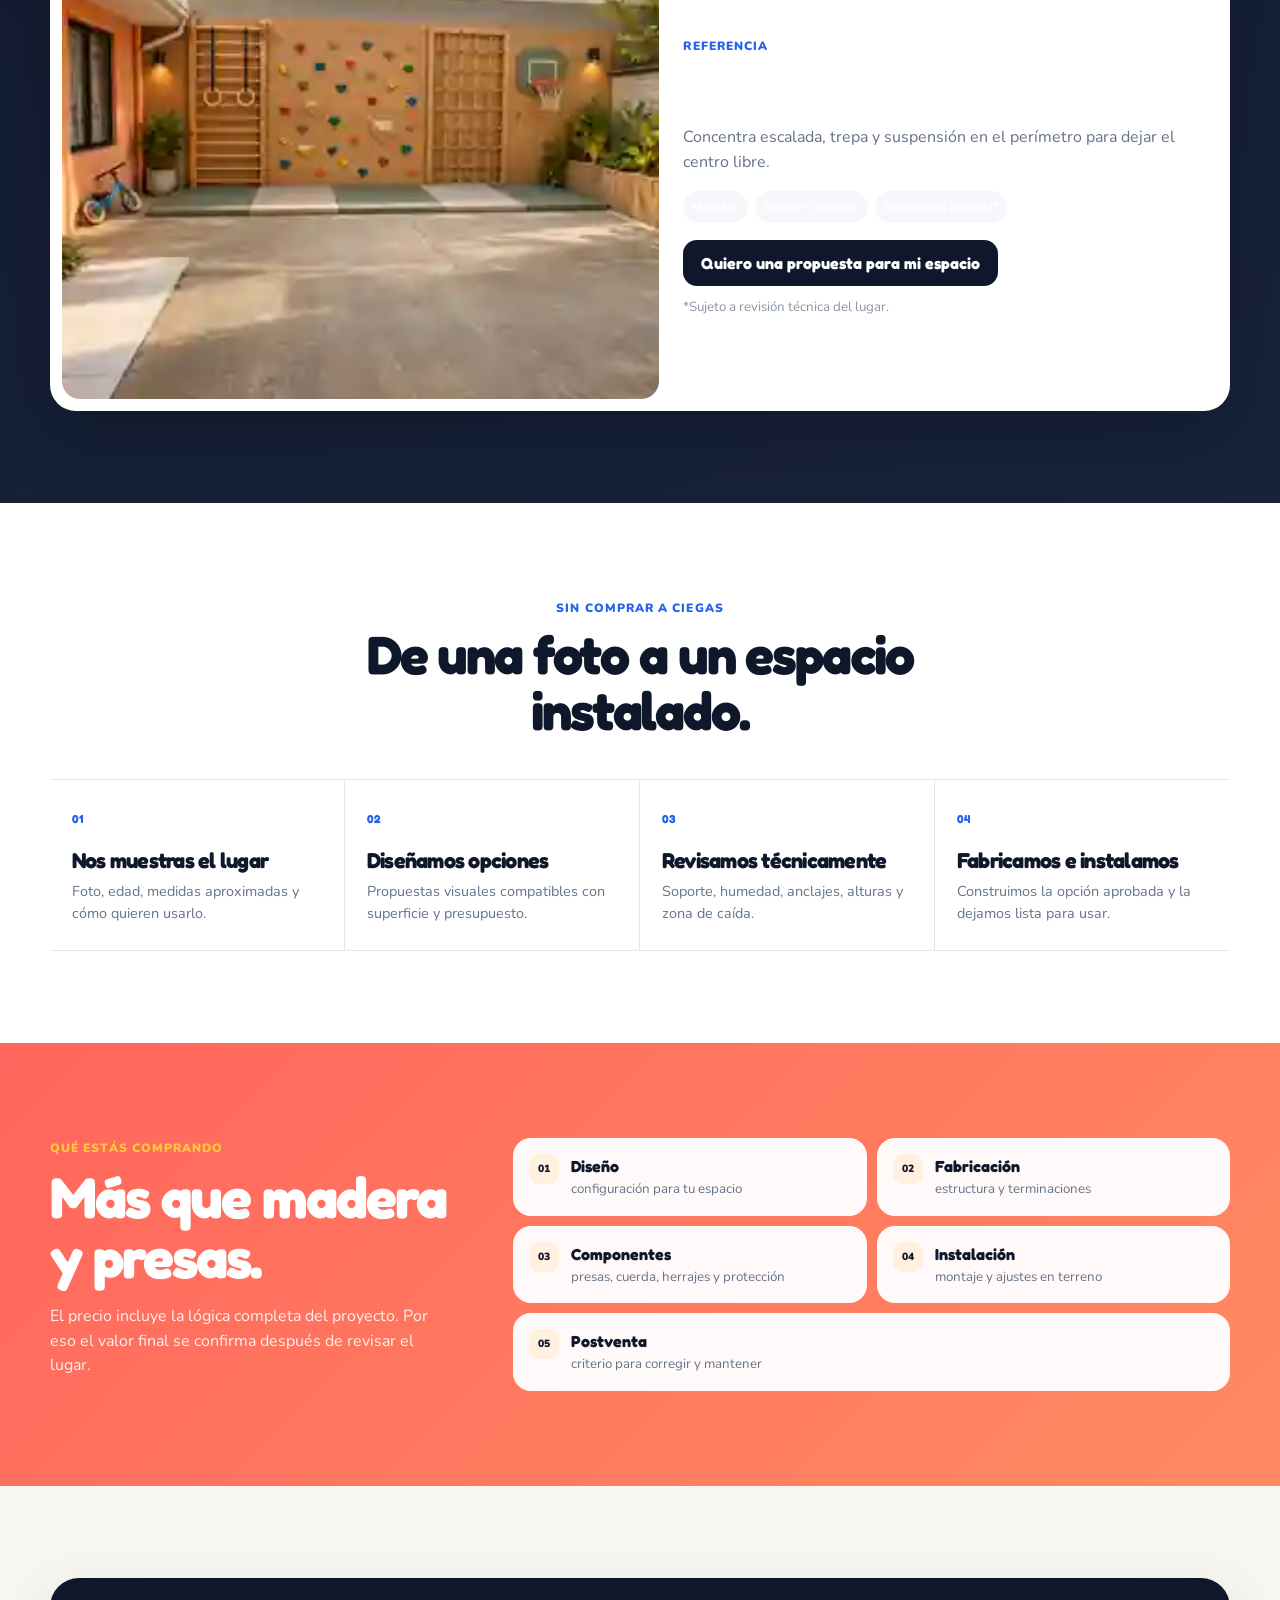
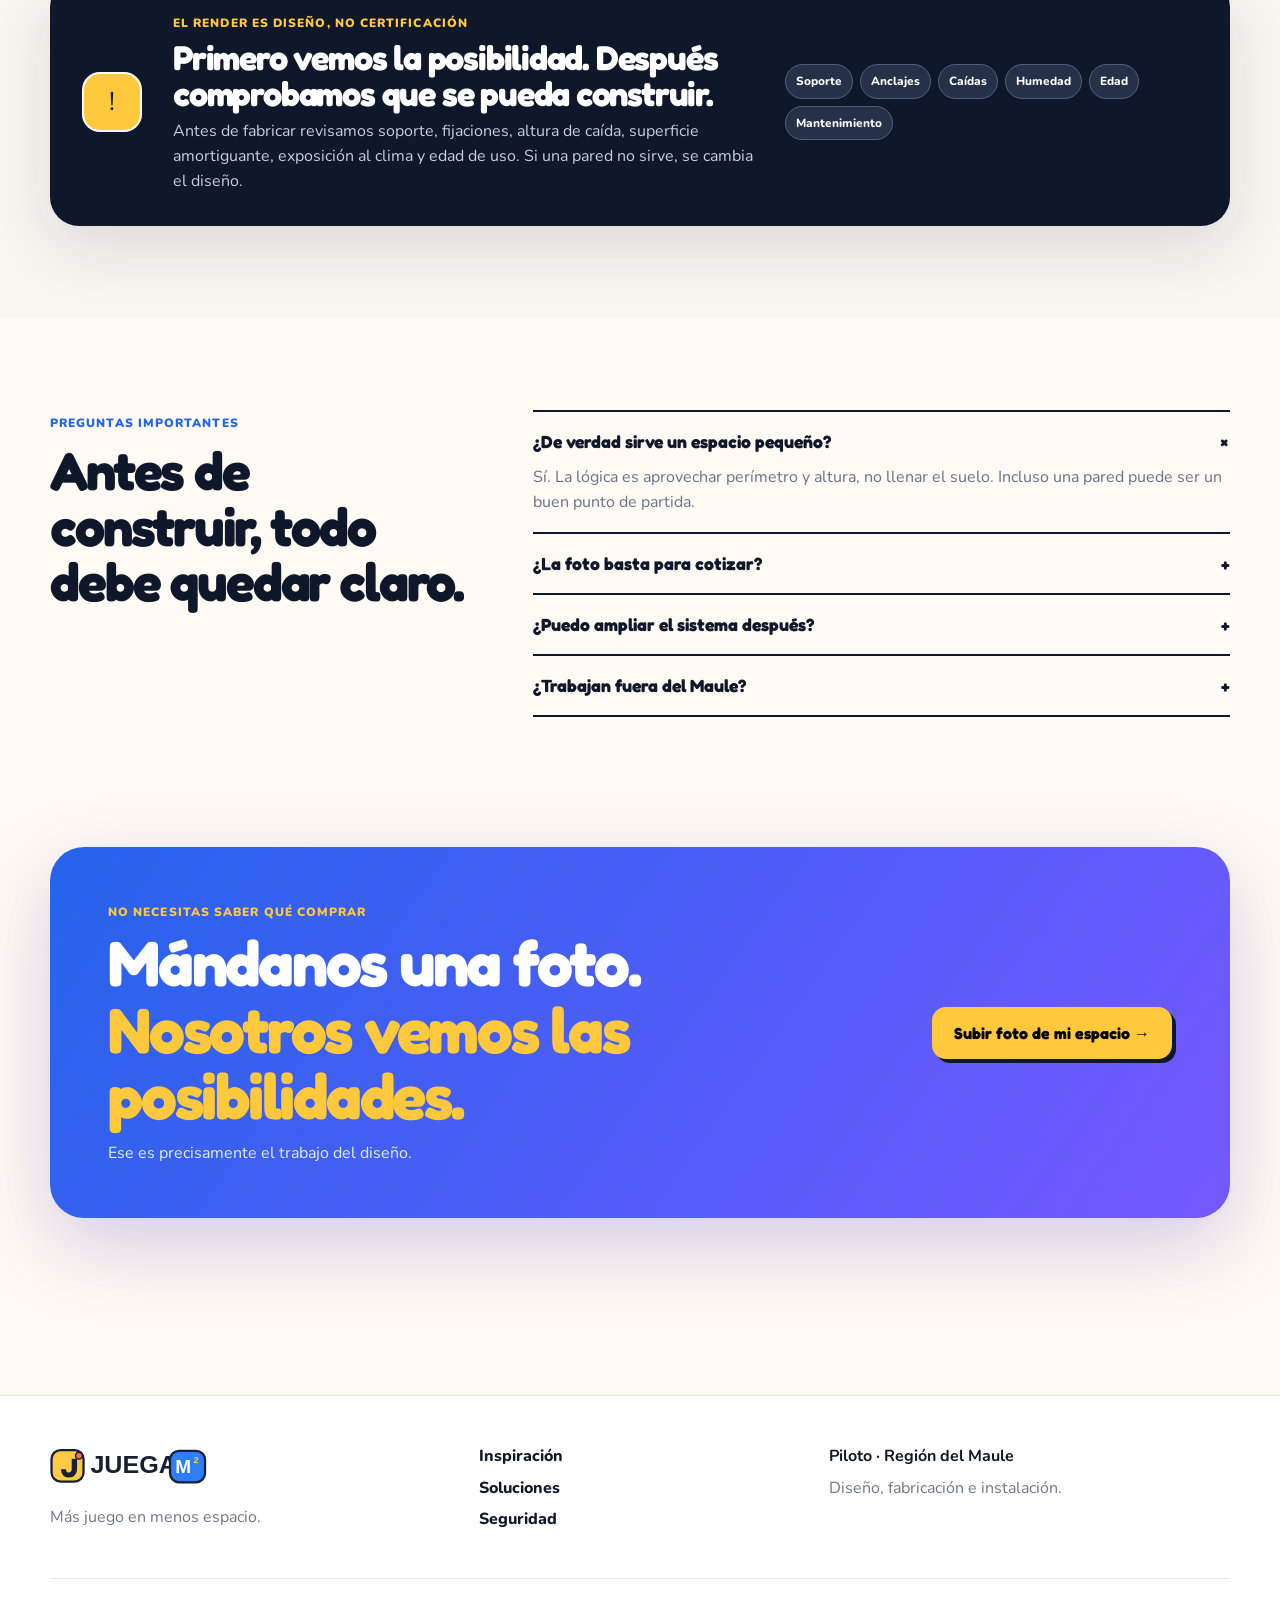
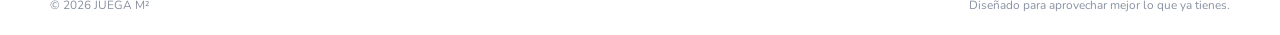
==== commit 1ee32835: "fix: fuerza estilos móviles v5 y elimina asset roto de JUEGA CERO" ====
--- a/index.html
+++ b/index.html
@@ -10,8 +10,8 @@
   <link rel="preconnect" href="https://fonts.googleapis.com"/>
   <link rel="preconnect" href="https://fonts.gstatic.com" crossorigin/>
   <link href="https://fonts.googleapis.com/css2?family=Fredoka:wght@500;600;700&family=Nunito:wght@400;500;600;700;800;900&display=swap" rel="stylesheet"/>
-  <link rel="stylesheet" href="styles.css"/>
-  <link rel="stylesheet" href="premium.css"/>
+  <link rel="stylesheet" href="styles-v5.css"/>
+  <link rel="stylesheet" href="premium-v5.css"/>
 </head>
 <body>
 <a class="skip-link" href="#contenido">Saltar al contenido</a>
@@ -186,7 +186,7 @@
 
       <div class="example-rail">
         <article class="example-card reveal" data-example="interior bebe">
-          <img src="assets/juega-cero.webp" alt="Rincón sensorial interior para bebé"/>
+          <img src="assets/juega-nido.webp" alt="Referencia visual de rincón infantil interior a pequeña escala"/>
           <div><span>2–3 m² · interior</span><strong>Rincón sensorial</strong><small>0–18 meses</small></div>
         </article>
         <article class="example-card reveal" data-example="interior nido">
@@ -299,7 +299,7 @@
       <div class="market-grid">
         <article class="market-card reveal" data-tags="bebe interior sensorial 0 18 meses">
           <div class="market-photo">
-            <img src="assets/juega-cero.webp" alt="JUEGA CERO, rincón sensorial interior"/>
+            <img src="assets/juega-nido.webp" alt="Referencia de escala interior para JUEGA CERO"/>
             <span class="market-badge warm">0–18 meses</span>
           </div>
           <div class="market-body">
@@ -535,5 +535,5 @@
   </div>
   <div class="shell footer-bottom"><span>© <span id="year"></span> JUEGA M²</span><span>Diseñado para aprovechar mejor lo que ya tienes.</span></div>
 </footer>
-<script src="app.js" defer></script>
+<script src="app-v5.js" defer></script>
 </body></html>
--- a/styles-v5.css
+++ b/styles-v5.css
@@ -0,0 +1,22 @@
+:root{--ink:#172033;--ink2:#536078;--paper:#fffdf8;--cream:#fff4df;--cloud:#f5f7fb;--mango:#ffcb45;--coral:#ff6b5f;--sky:#2d7ff9;--mint:#31d39a;--grape:#7758ff;--line:#dce2ec;--r:26px;--shell:min(1180px,calc(100% - 32px));--hard:6px 6px 0 var(--ink)}
+*{box-sizing:border-box}html{scroll-behavior:smooth}body{margin:0;background:var(--paper);color:var(--ink);font:16px/1.55 Nunito,system-ui,sans-serif;overflow-x:hidden}img{display:block;width:100%}a{color:inherit;text-decoration:none}button,input,select{font:inherit}.shell{width:var(--shell);margin:auto}.section-pad{padding:92px 0}.skip-link{position:fixed;top:-60px;left:12px;z-index:999;background:var(--ink);color:#fff;padding:10px;border-radius:10px}.skip-link:focus{top:12px}
+h1,h2,h3{font-family:Fredoka,sans-serif;letter-spacing:-.035em;line-height:1.04;margin:0}.kicker,.eyebrow{font-size:.75rem;font-weight:900;letter-spacing:.09em;text-transform:uppercase}.kicker{color:var(--sky)}
+.site-header{position:sticky;top:0;z-index:100;background:#fffdf8e8;backdrop-filter:blur(18px);border-bottom:1px solid #17203314}.nav-wrap{height:78px;display:flex;align-items:center;gap:26px}.brand{margin-right:auto}.brand img{width:178px}.main-nav{display:flex;gap:24px;font-weight:800;font-size:.92rem}.main-nav a:hover{color:var(--sky)}.menu-toggle{display:none;border:0;background:none;padding:8px}.menu-toggle span{display:block;width:24px;height:2px;background:var(--ink);margin:5px}
+.button{display:inline-flex;align-items:center;justify-content:center;gap:8px;padding:13px 18px;border:2px solid var(--ink);border-radius:16px;font:700 1rem Fredoka,sans-serif;cursor:pointer;transition:.18s}.button:hover{transform:translate(-2px,-2px)}.button-primary{background:var(--coral);box-shadow:4px 4px 0 var(--ink)}.button-primary:hover{box-shadow:7px 7px 0 var(--ink)}.button-ghost{background:white;box-shadow:4px 4px 0 #dce2ec}.button-dark{background:var(--ink);color:#fff}.button-yellow{background:var(--mango);box-shadow:4px 4px 0 var(--ink)}.button-lg{padding:16px 22px}.button-full{width:100%;padding:16px}
+.hero{position:relative;padding-top:72px;background:radial-gradient(circle at 12% 16%,#ffcb4540,transparent 27%),radial-gradient(circle at 87% 12%,#2d7ff929,transparent 25%),var(--paper)}.hero-grid{display:grid;grid-template-columns:1.02fr .98fr;gap:62px;align-items:center;min-height:610px}.eyebrow{display:inline-flex;align-items:center;gap:8px;background:#fff;border:1.5px solid var(--ink);border-radius:999px;padding:8px 12px}.dot{width:9px;height:9px;border-radius:50%;background:var(--mint)}h1{font-size:clamp(3.2rem,6.6vw,5.7rem);margin-top:22px}h1 span{color:var(--sky);position:relative}.hero-lede{font-size:1.16rem;color:var(--ink2);max-width:650px;margin:26px 0}.hero-actions{display:flex;gap:12px;flex-wrap:wrap}.trust-row{display:grid;grid-template-columns:repeat(3,1fr);gap:15px;margin-top:36px;padding-top:20px;border-top:1px solid var(--line)}.trust-row div{display:flex;flex-direction:column}.trust-row strong{font-family:Fredoka}.trust-row span{font-size:.78rem;color:#758096}
+.hero-visual{position:relative;min-height:570px}.visual-card{position:absolute;overflow:hidden;border:3px solid var(--ink);border-radius:25px;background:#fff;box-shadow:var(--hard)}.visual-card img{height:100%;object-fit:cover}.visual-card-main{inset:28px 0 64px 80px;transform:rotate(1.3deg)}.visual-card-before{width:205px;height:155px;left:0;bottom:6px;z-index:4;transform:rotate(-5deg)}.badge{position:absolute;top:13px;left:13px;border:2px solid var(--ink);border-radius:999px;padding:7px 10px;font:700 .74rem Fredoka;background:var(--coral)}.badge-dark{background:var(--ink);color:#fff}.image-caption{position:absolute;right:14px;bottom:14px;background:#fffffff0;border-radius:999px;padding:8px 11px;font-size:.75rem;font-weight:900}.pulse{display:inline-block;width:7px;height:7px;border-radius:50%;background:var(--mint);margin-right:6px}.sticker{position:absolute;z-index:5;width:122px;height:122px;border:3px solid var(--ink);border-radius:50%;display:grid;place-content:center;text-align:center;font:700 1.15rem/1 Fredoka;box-shadow:5px 5px 0 var(--ink)}.sticker small{font:700 .62rem/1.15 Nunito;margin-top:5px}.sticker-yellow{right:-22px;top:0;background:var(--mango);transform:rotate(8deg)}.sticker-blue{right:-12px;bottom:0;background:var(--sky);color:#fff;transform:rotate(-7deg);width:110px;height:110px}
+.promise-strip{background:var(--ink);color:#fff;padding:23px 0}.promise-grid{display:flex;justify-content:center;align-items:center;gap:20px;font:600 clamp(1rem,2vw,1.3rem) Fredoka}.promise-grid p{margin:0}.promise-grid span,.promise-grid strong{color:var(--mango)}
+.section-head{max-width:720px;margin-bottom:40px}.section-head.centered{text-align:center;margin-inline:auto}.section-head h2{font-size:clamp(2.4rem,4.2vw,4.15rem);margin:8px 0 14px}.section-head p{margin:0;color:#677287;font-size:1.04rem}
+.visualizer{background:linear-gradient(#f5faff,var(--paper))}.visualizer-grid{display:grid;grid-template-columns:1.12fr .88fr;gap:23px}.card-shell{background:#fff;border:2px solid var(--ink);border-radius:var(--r);padding:21px;box-shadow:5px 5px 0 #1720331e}.dropzone{min-height:330px;border:2px dashed #9aa8bb;border-radius:21px;background:#f7fbff;display:flex;flex-direction:column;align-items:center;justify-content:center;text-align:center;padding:28px;cursor:pointer}.dropzone:hover,.dropzone.dragover{border-color:var(--sky);background:#eef6ff}.upload-icon{width:62px;height:62px;border:2px solid var(--ink);border-radius:18px;background:var(--mango);box-shadow:4px 4px 0 var(--ink);display:grid;place-items:center;margin-bottom:18px}.upload-icon svg{width:34px;fill:none;stroke:var(--ink);stroke-width:3;stroke-linecap:round;stroke-linejoin:round}.dropzone strong{font:700 1.4rem Fredoka}.dropzone span,.dropzone small{color:#6e7a90}.dropzone small{margin-top:16px}.photo-preview{height:330px;position:relative;overflow:hidden;border-radius:21px;background:#e8edf4}.photo-preview img{height:100%;object-fit:cover}.preview-overlay{position:absolute;left:14px;bottom:14px;background:#172033e8;color:#fff;border-radius:14px;padding:11px 13px;display:flex;flex-direction:column}.preview-overlay span{color:var(--mango);font-size:.68rem;font-weight:900}.preview-overlay strong{font-family:Fredoka}.preview-overlay small{opacity:.7}.mini-button{position:absolute;right:12px;top:12px;border:1px solid var(--ink);background:#fff;border-radius:999px;padding:7px 10px;font-weight:800}.field-row{display:grid;grid-template-columns:1fr 1fr;gap:11px;margin-top:13px}.field-row label{font-size:.78rem;font-weight:900}.field-row select{width:100%;margin-top:6px;border:1.5px solid var(--line);border-radius:13px;padding:11px;background:#fff;color:var(--ink);font-weight:700}
+.config-title-row{display:flex;justify-content:space-between;gap:12px}.config-title-row h3{font-size:1.8rem;margin-top:4px}.live-pill{font-size:.7rem;font-weight:900;border:1px solid var(--line);border-radius:999px;padding:7px 10px;height:max-content}.live-pill i{display:inline-block;width:7px;height:7px;border-radius:50%;background:var(--mint);margin-right:5px}.config-options{display:grid;gap:9px;margin-top:18px}.config-option{display:grid;grid-template-columns:42px 1fr auto;gap:10px;align-items:center;border:1.5px solid var(--line);background:#fff;border-radius:16px;padding:12px;text-align:left;cursor:pointer}.config-option.active{border:2px solid var(--ink);background:var(--cream);box-shadow:3px 3px 0 var(--ink)}.config-icon{width:40px;height:40px;border:1.5px solid var(--ink);border-radius:12px;background:var(--mango);display:grid;place-items:center}.config-option span:nth-child(2){display:flex;flex-direction:column}.config-option strong{font-family:Fredoka}.config-option small{color:#7b8699}.config-option b{font-size:.73rem}.addons{margin-top:18px;padding-top:16px;border-top:1px solid var(--line)}.addons p{font:700 1rem Fredoka;margin:0 0 5px}.addons label{display:flex;align-items:center;gap:8px;padding:8px 0;font-size:.85rem}.addons input{width:17px;height:17px;accent-color:var(--coral)}.addons b{margin-left:auto;font-size:.73rem}.estimate-box{margin:14px 0;background:var(--ink);color:#fff;border-radius:17px;padding:15px;display:grid;grid-template-columns:1fr auto;gap:2px 10px}.estimate-box strong{font:700 1.7rem Fredoka;color:var(--mango)}.estimate-box small{grid-column:1/-1;color:#bfc8d7}
+.render-result{margin-top:24px;border:2px solid var(--ink);border-radius:26px;background:#fff;display:grid;grid-template-columns:1.05fr .95fr;gap:18px;padding:12px;box-shadow:6px 6px 0 var(--sky)}.render-image-wrap{position:relative;min-height:350px;border-radius:18px;overflow:hidden;background:#e8edf4}.render-image-wrap img{height:100%;object-fit:cover}.render-copy{align-self:center;padding:24px 24px 22px 6px}.render-copy h3{font-size:2.35rem;margin:6px 0 9px}.render-copy p{color:#657187}.render-notes{display:flex;flex-wrap:wrap;gap:7px;margin:17px 0}.render-notes span{background:var(--cloud);padding:7px 9px;border-radius:999px;font-size:.73rem;font-weight:800}.render-copy>small{display:block;margin-top:11px;color:#8b95a5}
+.packs{background:var(--cream)}.pack-grid{display:grid;grid-template-columns:repeat(3,1fr);gap:21px}.pack-card{position:relative;background:#fff;border:2px solid var(--ink);border-radius:25px;overflow:hidden;box-shadow:5px 5px 0 #1720332c;transition:.18s}.pack-card:hover{transform:translateY(-6px)}.pack-card.featured{box-shadow:7px 7px 0 var(--sky)}.popular-ribbon{position:absolute;z-index:4;right:12px;top:12px;background:var(--mango);border:2px solid var(--ink);border-radius:999px;padding:6px 9px;font-size:.67rem;font-weight:900}.pack-image{height:220px;position:relative;background:#e8edf4;overflow:hidden}.pack-image img{height:100%;object-fit:cover}.space-chip{position:absolute;top:11px;left:11px;background:#fff;border:1.5px solid var(--ink);border-radius:999px;padding:5px 8px;font-size:.68rem;font-weight:900}.pack-body{padding:20px}.pack-heading,.pack-heading>div,.pack-footer{display:flex;align-items:center}.pack-heading{justify-content:space-between;gap:8px}.pack-heading>div{gap:8px}.pack-number{width:31px;height:31px;border-radius:10px;background:var(--sky);color:#fff;display:grid;place-items:center;font-size:.68rem;font-weight:900}.pack-heading h3{font-size:1.6rem}.age-chip{background:var(--cloud);border-radius:999px;padding:5px 8px;font-size:.67rem;font-weight:900}.pack-body>p{color:#657187}.pack-body ul{list-style:none;padding:0;margin:0 0 17px;display:grid;gap:6px}.pack-body li:before{content:"✓";color:var(--mint);font-weight:900;margin-right:7px}.pack-footer{border-top:1px solid var(--line);padding-top:15px;justify-content:space-between;align-items:end}.pack-footer>div{display:flex;flex-direction:column}.pack-footer strong{font:700 1.35rem Fredoka}.pack-footer a{font-weight:900;color:var(--sky)}.price-note{text-align:center;color:#7d8799;font-size:.75rem;max-width:760px;margin:22px auto 0}
+.steps-grid{display:grid;grid-template-columns:repeat(4,1fr);gap:17px}.step-card{position:relative;border:2px solid var(--ink);border-radius:22px;background:#fff;padding:22px;min-height:242px}.step-card>span{position:absolute;right:15px;top:10px;font:700 2rem Fredoka;color:#dce2eb}.step-icon{width:50px;height:50px;border:2px solid var(--ink);border-radius:14px;background:var(--mango);box-shadow:3px 3px 0 var(--ink);display:grid;place-items:center}.step-card:nth-child(2) .step-icon{background:var(--mint)}.step-card:nth-child(3) .step-icon{background:var(--coral)}.step-card:nth-child(4) .step-icon{background:var(--sky);color:#fff}.step-card h3{font-size:1.4rem;margin:20px 0 7px}.step-card p{color:#677287;margin:0;font-size:.9rem}
+.transform{background:#f2f7ff}.transform-grid{display:grid;grid-template-columns:.85fr 1.15fr;gap:46px;align-items:center}.transform-copy h2{font-size:clamp(2.5rem,4.2vw,4rem);margin:8px 0 16px}.transform-copy>p{color:#677287}.benefit-list{display:grid;gap:13px;margin-top:27px}.benefit-list>div{display:grid;grid-template-columns:46px 1fr;gap:11px}.benefit-list>div>span{width:42px;height:42px;display:grid;place-items:center;border:2px solid var(--ink);border-radius:12px;background:#fff;font-weight:900}.benefit-list p{margin:0;color:#687388;font-size:.86rem}.benefit-list strong{display:block;color:var(--ink);font-family:Fredoka;font-size:1.03rem}.before-after{display:grid;grid-template-columns:1fr 38px 1fr;align-items:center}.ba-card{position:relative;overflow:hidden;border:3px solid var(--ink);border-radius:23px;box-shadow:5px 5px 0 var(--ink)}.ba-card.before{transform:rotate(-2deg)}.ba-card.after{transform:rotate(2deg)}.ba-card img{aspect-ratio:4/5;height:100%;object-fit:cover}.ba-card span{position:absolute;left:11px;bottom:11px;background:#fff;border:2px solid var(--ink);border-radius:999px;padding:5px 8px;font:700 .7rem Fredoka}.ba-card.after span{background:var(--mango)}.ba-arrow{text-align:center;font-size:2rem;font-weight:900;color:var(--sky)}
+.safety-card{background:var(--ink);color:#fff;border-radius:29px;border:2px solid var(--ink);box-shadow:8px 8px 0 var(--mango);padding:32px;display:grid;grid-template-columns:68px 1fr .7fr;gap:23px;align-items:center}.safety-icon{width:60px;height:60px;border:2px solid #fff;border-radius:18px;background:var(--mango);color:var(--ink);display:grid;place-items:center;font-size:1.6rem}.safety-card .kicker{color:var(--mango)}.safety-card h2{font-size:2.15rem;margin:5px 0 8px}.safety-card p{margin:0;color:#c6cedc}.safety-points{display:flex;flex-wrap:wrap;gap:7px}.safety-points span{border:1px solid #526078;background:#253149;border-radius:999px;padding:7px 10px;font-size:.74rem;font-weight:800}
+.faq-grid{display:grid;grid-template-columns:.75fr 1.25fr;gap:65px}.accordion{border-top:2px solid var(--ink)}details{border-bottom:2px solid var(--ink)}summary{list-style:none;cursor:pointer;padding:19px 0;display:flex;justify-content:space-between;font:700 1.1rem Fredoka}summary::-webkit-details-marker{display:none}details p{margin:-6px 0 18px;color:#687388}details[open] summary span{transform:rotate(45deg)}
+.final-cta{padding-top:38px}.final-card{position:relative;overflow:hidden;background:var(--sky);color:#fff;border:3px solid var(--ink);border-radius:34px;padding:52px 58px;box-shadow:9px 9px 0 var(--ink);display:flex;align-items:center;justify-content:space-between;gap:28px}.final-card .kicker{color:var(--mango)}.final-card h2{font-size:clamp(2.7rem,5vw,4.7rem);margin:6px 0 11px}.final-card p{max-width:620px;margin:0;color:#e5efff}.final-card .button{white-space:nowrap}.cta-shape{position:absolute;border-radius:50%;background:#fff;opacity:.14}.shape-one{width:300px;height:300px;right:-100px;top:-150px}.shape-two{width:160px;height:160px;left:40%;bottom:-110px;background:var(--mango)}
+.site-footer{margin-top:85px;padding:48px 0 20px;background:#fff;border-top:1px solid var(--line)}.footer-grid{display:grid;grid-template-columns:1fr .8fr 1fr;gap:28px}.footer-grid img{width:160px}.footer-grid p,.footer-note{color:#6d778a}.footer-links,.footer-note{display:flex;flex-direction:column;gap:7px}.footer-links{font-weight:800}.footer-note strong{color:var(--ink)}.footer-bottom{display:flex;justify-content:space-between;margin-top:32px;padding-top:17px;border-top:1px solid var(--line);font-size:.74rem;color:#8992a2}.reveal{opacity:0;transform:translateY(17px);transition:.6s}.reveal.visible{opacity:1;transform:none}
+@media(max-width:980px){.main-nav{display:none;position:absolute;top:72px;left:16px;right:16px;flex-direction:column;background:#fff;border:2px solid var(--ink);border-radius:18px;padding:16px;box-shadow:var(--hard)}.main-nav.open{display:flex}.menu-toggle{display:block}.nav-cta{display:none}.hero-grid,.visualizer-grid,.render-result,.transform-grid,.faq-grid{grid-template-columns:1fr}.hero-visual{min-height:510px}.pack-grid{grid-template-columns:repeat(2,1fr)}.pack-card:last-child{grid-column:1/-1;max-width:50%;margin:auto}.steps-grid{grid-template-columns:repeat(2,1fr)}.safety-card{grid-template-columns:60px 1fr}.safety-points{grid-column:1/-1}.footer-grid{grid-template-columns:1fr 1fr}.footer-note{grid-column:1/-1}}
+@media(max-width:650px){:root{--shell:calc(100% - 24px)}.section-pad{padding:68px 0}.nav-wrap{height:68px}.brand img{width:145px}.hero{padding-top:38px}.hero-grid{min-height:0;gap:24px}h1{font-size:clamp(2.65rem,13vw,4rem)}.hero-lede{font-size:1.02rem}.hero-actions{display:grid}.trust-row{grid-template-columns:1fr 1fr}.trust-row div:last-child{grid-column:1/-1}.hero-visual{min-height:390px}.visual-card-main{inset:28px 4px 48px 36px}.visual-card-before{width:132px;height:102px}.sticker{width:88px;height:88px;font-size:.86rem}.sticker-blue{display:none}.promise-grid{gap:8px;flex-wrap:wrap;font-size:.9rem}.section-head h2{font-size:2.45rem}.field-row{grid-template-columns:1fr}.config-option{grid-template-columns:38px 1fr}.config-option b{grid-column:2}.pack-grid,.steps-grid{grid-template-columns:1fr}.pack-card:last-child{grid-column:auto;max-width:none}.before-after{grid-template-columns:1fr}.ba-card img{aspect-ratio:4/3}.ba-arrow{transform:rotate(90deg)}.safety-card{grid-template-columns:1fr;padding:24px}.final-card{display:block;padding:36px 24px}.final-card .button{width:100%;margin-top:24px}.footer-grid{grid-template-columns:1fr}.footer-note{grid-column:auto}.footer-bottom{flex-direction:column;gap:7px}}
+@media(prefers-reduced-motion:reduce){html{scroll-behavior:auto}.reveal{opacity:1;transform:none;transition:none}}
--- a/premium-v5.css
+++ b/premium-v5.css
@@ -0,0 +1,28 @@
+:root{--ink:#0f172a;--ink-2:#475569;--ink-3:#64748b;--paper:#fffaf3;--white:#fff;--surface:#f8fafc;--line:#e2e8f0;--mango:#ffc83d;--coral:#ff635b;--blue:#2563eb;--mint:#2ed99a;--violet:#7558ff;--r-sm:14px;--r-md:22px;--r-lg:32px;--shadow-1:0 8px 24px rgba(15,23,42,.08);--shadow-2:0 22px 60px rgba(15,23,42,.12);--shadow-3:0 36px 90px rgba(15,23,42,.2)}
+body{background:var(--paper);color:var(--ink)}.site-header{background:rgba(255,250,243,.92);backdrop-filter:blur(18px);border-bottom:1px solid rgba(15,23,42,.07)}.nav-wrap{height:78px}.brand img{width:176px}.main-nav{gap:25px}.main-nav a{font-weight:800;color:#334155}.main-nav a:hover{color:var(--blue)}.button{border:0;border-radius:14px}.button-primary{background:var(--ink);color:#fff;box-shadow:none}.button-primary:hover{background:#1e293b;box-shadow:none}.nav-cta{background:var(--ink);color:#fff}
+.hero{padding:74px 0 90px;background:radial-gradient(circle at 9% 4%,rgba(255,200,61,.22),transparent 28%),radial-gradient(circle at 95% 16%,rgba(37,99,235,.18),transparent 27%),var(--paper);overflow:hidden}.hero-grid{grid-template-columns:.92fr 1.08fr;gap:58px;align-items:center;min-height:620px}.eyebrow{display:inline-flex;align-items:center;gap:8px;border:1px solid var(--line);background:rgba(255,255,255,.8);border-radius:999px;padding:8px 11px;font-size:.72rem;font-weight:900;letter-spacing:.08em}.eyebrow span{width:8px;height:8px;border-radius:50%;background:var(--mint)}h1{font-size:clamp(3.2rem,5.6vw,5.35rem);line-height:.98;margin:22px 0 0;letter-spacing:-.05em}h1 em{font-style:normal;background:linear-gradient(90deg,var(--blue),var(--violet),var(--coral));-webkit-background-clip:text;background-clip:text;color:transparent}.hero-lede{font-size:1.18rem;color:var(--ink-2);max-width:620px;margin:25px 0 26px}.hero-start{max-width:610px;background:#fff;border:1px solid #e7ebf1;border-radius:24px;padding:18px;box-shadow:var(--shadow-1)}.mini-label{display:block;font-size:.74rem;font-weight:900;color:var(--ink-2);margin-bottom:10px}.segmented{display:flex;gap:7px;flex-wrap:wrap;margin-bottom:14px}.segmented button{border:1px solid var(--line);background:#fff;color:#475569;padding:9px 13px;border-radius:999px;font-weight:800;cursor:pointer}.segmented button.active{background:#eef2ff;border-color:#c7d2fe;color:#4338ca}.hero-upload{width:100%;background:linear-gradient(135deg,var(--coral),#ff8762);box-shadow:0 12px 30px rgba(255,99,91,.22)}.privacy-note{margin:10px 0 0;text-align:center;font-size:.72rem;color:var(--ink-3)}.hero-proof{display:grid;grid-template-columns:repeat(3,1fr);gap:18px;margin-top:28px}.hero-proof div{display:flex;flex-direction:column}.hero-proof strong{font:700 .92rem Fredoka}.hero-proof span{font-size:.76rem;color:var(--ink-3);margin-top:3px}
+.hero-media{position:relative;min-height:590px}.hero-photo{position:absolute;inset:12px 0 52px 42px;border-radius:34px;overflow:hidden;box-shadow:var(--shadow-3);background:#cbd5e1}.hero-photo img{height:100%;object-fit:cover;filter:saturate(1.08) contrast(1.03)}.photo-overlay{position:absolute;inset:0;background:linear-gradient(180deg,rgba(15,23,42,.06),rgba(15,23,42,.62))}.photo-topline{position:absolute;top:18px;left:18px;background:rgba(15,23,42,.7);backdrop-filter:blur(12px);color:#fff;border-radius:999px;padding:8px 11px;font-size:.72rem;font-weight:900}.live-dot{display:inline-block;width:7px;height:7px;border-radius:50%;background:var(--mint);margin-right:6px}.photo-caption{position:absolute;left:24px;bottom:22px;color:#fff;display:flex;flex-direction:column;max-width:420px}.photo-caption strong{font:700 1.9rem Fredoka}.photo-caption span{color:#e2e8f0}.before-card{position:absolute;left:-5px;bottom:0;width:188px;border-radius:20px;background:#fff;padding:6px;box-shadow:var(--shadow-2);transform:rotate(-3deg)}.before-card img{height:124px;object-fit:cover;border-radius:15px}.before-card span{position:absolute;left:14px;bottom:14px;background:var(--ink);color:#fff;border-radius:999px;padding:5px 8px;font-size:.66rem;font-weight:900}.metric-card{position:absolute;right:-18px;top:42px;background:#fff;border-radius:19px;padding:14px 16px;box-shadow:var(--shadow-2);display:flex;flex-direction:column;min-width:190px}.metric-card small,.metric-card span{font-size:.68rem;color:var(--ink-3)}.metric-card strong{font:700 1.55rem Fredoka;color:var(--blue);margin:2px 0}
+.flow-strip{background:var(--ink);color:#fff;padding:17px 0}.flow-strip .shell{display:flex;justify-content:center;align-items:center;gap:18px;flex-wrap:wrap}.flow-strip div div{display:flex;align-items:center;gap:8px}.flow-strip span{width:25px;height:25px;border-radius:50%;background:#263248;display:grid;place-items:center;font-size:.65rem;font-weight:900;color:var(--mango)}.flow-strip strong{font:600 .86rem Fredoka}.flow-strip i{font-style:normal;color:#64748b}
+.section-head h2{letter-spacing:-.04em}.kicker{color:var(--blue)}.kicker-warm{color:var(--mango)}
+.compare-section{background:#fff}.compare-grid{display:grid;grid-template-columns:.78fr 1.22fr;gap:60px;align-items:center}.compare-copy h2{font-size:clamp(2.8rem,4.7vw,4.5rem);margin:8px 0 18px}.compare-copy>p{color:var(--ink-2);font-size:1.03rem}.compare-facts{display:grid;gap:14px;margin-top:30px}.compare-facts div{border-top:1px solid var(--line);padding-top:13px;display:grid;grid-template-columns:170px 1fr}.compare-facts strong{font-family:Fredoka}.compare-facts span{color:var(--ink-3);font-size:.85rem}.ba-slider{position:relative;aspect-ratio:4/3;border-radius:30px;overflow:hidden;box-shadow:var(--shadow-2);background:#dce3ec}.ba-slider img{width:100%;height:100%;object-fit:cover}.ba-base{position:absolute;inset:0}.ba-before{position:absolute;inset:0 auto 0 0;width:48%;overflow:hidden}.ba-before img{width:calc(100vw);max-width:none}.ba-divider{position:absolute;top:0;bottom:0;left:48%;width:2px;background:#fff;transform:translateX(-1px);box-shadow:0 0 0 1px rgba(15,23,42,.2)}.ba-divider span{position:absolute;top:50%;left:50%;transform:translate(-50%,-50%);width:44px;height:44px;border-radius:50%;display:grid;place-items:center;background:#fff;color:var(--ink);box-shadow:var(--shadow-1);font-weight:900}.ba-label{position:absolute;top:16px;background:rgba(15,23,42,.72);color:#fff;border-radius:999px;padding:6px 9px;font-size:.67rem;font-weight:900}.ba-label-before{left:16px}.ba-label-after{right:16px}.ba-slider input{position:absolute;inset:0;width:100%;height:100%;opacity:0;cursor:ew-resize}
+.solutions{background:#f8f6f1}.solution-grid{display:grid;grid-template-columns:repeat(3,1fr);gap:22px}.solution-card{position:relative;background:#fff;border:1px solid #e7ebf1;border-radius:28px;overflow:hidden;box-shadow:var(--shadow-1);transition:.2s}.solution-card:hover{transform:translateY(-6px);box-shadow:var(--shadow-2)}.solution-card.featured{border-color:#bfd2ff;box-shadow:0 24px 70px rgba(37,99,235,.13)}.recommend{position:absolute;z-index:4;top:14px;right:14px;background:var(--mango);color:var(--ink);border-radius:999px;padding:7px 10px;font-size:.66rem;font-weight:900}.solution-image{height:235px;overflow:hidden;background:#dbe3ed}.solution-image img{height:100%;object-fit:cover;filter:saturate(1.05)}.solution-body{padding:22px}.solution-top{display:flex;justify-content:space-between;align-items:center}.solution-index{font-size:.7rem;font-weight:900;color:var(--ink-3)}.solution-tag{font-size:.68rem;font-weight:900;background:#eef2f7;padding:6px 9px;border-radius:999px}.solution-body h3{font-size:2rem;margin:10px 0 3px}.solution-promise{color:var(--ink-2);min-height:50px}.solution-body dl{margin:18px 0;display:grid;gap:9px}.solution-body dl div{display:grid;grid-template-columns:110px 1fr;border-top:1px solid #edf0f4;padding-top:8px}.solution-body dt{font-size:.72rem;font-weight:900;color:var(--ink-3)}.solution-body dd{margin:0;font-size:.82rem;font-weight:700}.solution-price{display:flex;flex-direction:column;border-top:1px solid var(--line);padding-top:14px}.solution-price>span,.solution-price small{font-size:.7rem;color:var(--ink-3)}.solution-price strong{font:700 1.65rem Fredoka}.text-button{border:0;background:none;padding:13px 0 0;color:var(--blue);font-weight:900;cursor:pointer}
+.studio-section{background:linear-gradient(160deg,#0f172a,#18233b);color:#fff}.studio-head{display:grid;grid-template-columns:1fr .8fr;gap:60px;align-items:end;margin-bottom:34px}.studio-head h2{font-size:clamp(2.8rem,4.6vw,4.4rem);margin:6px 0 0}.studio-head p{color:#afbacb}.studio-shell{display:grid;grid-template-columns:1.12fr .88fr;gap:16px;background:#fff;border-radius:30px;padding:14px;box-shadow:0 30px 90px rgba(0,0,0,.28);color:var(--ink)}.studio-preview{display:flex;flex-direction:column}.studio-drop{min-height:420px;border:1.5px dashed #bbc5d3;background:#f8fafc;border-radius:22px}.upload-mark{width:58px;height:58px;border-radius:18px;background:#eef2ff;color:var(--violet);display:grid;place-items:center;font-size:2rem;margin-bottom:16px}.studio-photo{height:420px}.studio-meta{display:grid;grid-template-columns:1fr 1fr;gap:10px;margin-top:10px}.studio-meta label{font-size:.74rem;font-weight:900}.studio-meta select{width:100%;margin-top:5px;border:1px solid var(--line);background:#fff;border-radius:12px;padding:10px}.studio-controls{padding:18px 16px}.control-head{display:flex;justify-content:space-between;gap:12px;align-items:flex-start}.control-head h3{font-size:2rem;margin-top:5px}.status-pill{border:1px solid var(--line);border-radius:999px;padding:6px 9px;font-size:.68rem;font-weight:900}.status-pill i{display:inline-block;width:7px;height:7px;background:var(--mint);border-radius:50%;margin-right:4px}.config-option{grid-template-columns:24px 1fr auto!important;border:1px solid var(--line)!important;background:#fff!important;box-shadow:none!important;padding:13px!important}.config-option.active{border-color:#a5b4fc!important;background:#f7f7ff!important}.config-option .radio{width:14px;height:14px;border-radius:50%;border:2px solid #cbd5e1}.config-option.active .radio{border:4px solid var(--violet)}.config-option b{font-size:.72rem}.addons-panel{margin:16px 0;border-top:1px solid var(--line);border-bottom:1px solid var(--line)}.addons-panel summary{padding:14px 0;font:700 1rem Fredoka}.addons-panel .addons{border:0;margin:0;padding:0 0 10px}.estimate-box{grid-template-columns:1fr auto;background:#f8fafc;color:var(--ink);border:1px solid var(--line);box-shadow:none}.estimate-box strong{color:var(--blue)}.render-result{margin-top:18px;border:0!important;box-shadow:0 24px 70px rgba(0,0,0,.22)!important}.render-copy h3{font-size:2.7rem}
+.process{background:#fff}.process-grid{display:grid;grid-template-columns:repeat(4,1fr);border-top:1px solid var(--line);border-bottom:1px solid var(--line)}.process-grid article{padding:26px 22px;border-right:1px solid var(--line)}.process-grid article:last-child{border:0}.process-grid span{font:700 .72rem Fredoka;color:var(--blue)}.process-grid h3{font-size:1.35rem;margin:18px 0 8px}.process-grid p{color:var(--ink-3);font-size:.9rem;margin:0}
+.included{background:linear-gradient(135deg,#ff665d,#ff8b62);color:#fff}.included-grid{display:grid;grid-template-columns:.72fr 1.28fr;gap:60px;align-items:center}.included-copy h2{font-size:clamp(2.7rem,4.5vw,4.2rem);margin:8px 0 14px}.included-copy p{color:#fff0ec}.included-list{display:grid;grid-template-columns:1fr 1fr;gap:10px}.included-list div{background:rgba(255,255,255,.96);color:var(--ink);border-radius:18px;padding:16px;display:grid;grid-template-columns:34px 1fr;column-gap:8px}.included-list div:last-child{grid-column:1/-1}.included-list span{grid-row:1/3;width:30px;height:30px;border-radius:10px;background:#fff0df;display:grid;place-items:center;font-size:.65rem;font-weight:900}.included-list strong{font-family:Fredoka}.included-list small{color:var(--ink-3)}
+.safety{background:#f8f6f1}.safety-card{background:var(--ink);border:0!important;box-shadow:var(--shadow-2)!important}.final-card{background:linear-gradient(125deg,var(--blue),var(--violet));border:0!important;box-shadow:0 28px 80px rgba(85,75,190,.26)!important}.final-card em{font-style:normal;color:var(--mango)}.site-footer{background:#fff}
+@media(max-width:980px){.main-nav{background:#fff}.hero-grid,.compare-grid,.studio-shell,.studio-head,.included-grid{grid-template-columns:1fr}.hero-media{min-height:500px}.solution-grid{grid-template-columns:1fr 1fr}.solution-card:last-child{grid-column:1/-1;max-width:50%;margin:auto}.process-grid{grid-template-columns:1fr 1fr}.process-grid article:nth-child(2){border-right:0}.process-grid article:nth-child(-n+2){border-bottom:1px solid var(--line)}}
+@media(max-width:650px){.hero{padding-top:42px}.hero-grid{gap:28px}.hero-start{padding:14px}.segmented{display:grid;grid-template-columns:1fr 1fr}.hero-proof{grid-template-columns:1fr}.hero-media{min-height:400px}.hero-photo{inset:20px 0 44px 18px}.before-card{width:132px}.before-card img{height:84px}.metric-card{right:0;top:10px;min-width:150px}.flow-strip .shell{justify-content:flex-start}.flow-strip i{display:none}.compare-facts div{grid-template-columns:1fr}.ba-slider{aspect-ratio:4/3}.solution-grid,.process-grid,.included-list{grid-template-columns:1fr}.solution-card:last-child{grid-column:auto;max-width:none}.studio-meta{grid-template-columns:1fr}.process-grid article{border-right:0;border-bottom:1px solid var(--line)}.included-list div:last-child{grid-column:auto}.final-card .button{width:100%}}
+/* Pain-first narrative */
+.pain-section{background:#fff}.pain-intro{max-width:860px}.pain-intro h2{font-size:clamp(2.7rem,4.6vw,4.5rem);margin:8px 0 18px;letter-spacing:-.045em}.pain-intro>p{max-width:760px;color:var(--ink-2);font-size:1.05rem}.pain-grid{display:grid;grid-template-columns:repeat(4,1fr);gap:14px;margin-top:38px}.pain-card{background:#f8fafc;border:1px solid #e8edf3;border-radius:22px;padding:22px;min-height:235px}.pain-card>span{display:inline-flex;background:#fff2d4;color:#8a5200;border-radius:999px;padding:6px 9px;font-size:.67rem;font-weight:900;letter-spacing:.06em}.pain-card h3{font-size:1.4rem;margin:20px 0 9px}.pain-card p{color:var(--ink-3);font-size:.9rem;margin:0}.pain-answer{margin-top:18px;background:var(--ink);color:#fff;border-radius:22px;padding:20px 24px;display:flex;justify-content:space-between;gap:20px;align-items:center}.pain-answer strong{font:700 1.25rem Fredoka;color:var(--mango)}.pain-answer span{font:600 1.05rem Fredoka}
+.scale-section{background:linear-gradient(135deg,#2563eb,#6d5dfc);color:#fff}.scale-grid{display:grid;grid-template-columns:.8fr 1.2fr;gap:56px;align-items:center}.scale-copy h2{font-size:clamp(2.7rem,4.5vw,4.3rem);margin:8px 0 16px;letter-spacing:-.04em}.scale-copy p{color:#e8edff}.scale-note{font-weight:800;color:#fff!important}.scale-actions{display:grid;grid-template-columns:repeat(3,1fr);gap:10px}.scale-actions div{background:rgba(255,255,255,.95);color:var(--ink);border-radius:18px;padding:17px;display:grid;grid-template-columns:34px 1fr;column-gap:8px}.scale-actions div>span{grid-row:1/3;width:30px;height:30px;border-radius:10px;background:#eef2ff;display:grid;place-items:center;font-weight:900;color:var(--violet)}.scale-actions strong{font-family:Fredoka}.scale-actions small{color:var(--ink-3)}
+.stages{background:#f8f6f1}.stage-grid{display:grid;grid-template-columns:repeat(5,1fr);gap:12px}.stage-card{background:#fff;border:1px solid #e7ebf1;border-radius:22px;padding:20px;display:flex;flex-direction:column;min-height:365px}.stage-card:nth-child(1){border-top:4px solid #f59e0b}.stage-card:nth-child(2){border-top:4px solid var(--mint)}.stage-card:nth-child(3){border-top:4px solid var(--blue)}.stage-card:nth-child(4){border-top:4px solid var(--violet)}.stage-card:nth-child(5){border-top:4px solid var(--coral)}.stage-age{font-size:.68rem;font-weight:900;color:var(--ink-3);letter-spacing:.06em}.stage-card h3{font-size:1.55rem;margin:10px 0 8px}.stage-card p{font-size:.86rem;color:var(--ink-2);min-height:108px}.stage-card ul{padding-left:18px;margin:4px 0 18px;color:var(--ink-3);font-size:.82rem}.stage-price{margin-top:auto;font:700 1rem Fredoka;color:var(--blue)}.stage-disclaimer{max-width:850px;margin:22px auto 0;text-align:center;color:var(--ink-3);font-size:.78rem}
+.hero-lede strong{color:var(--ink);font-weight:900}
+@media(max-width:1100px){.pain-grid{grid-template-columns:1fr 1fr}.stage-grid{grid-template-columns:repeat(3,1fr)}.stage-card:nth-child(4),.stage-card:nth-child(5){min-height:330px}}
+@media(max-width:760px){.pain-grid,.scale-actions,.stage-grid{grid-template-columns:1fr}.pain-answer{align-items:flex-start;flex-direction:column}.scale-grid{grid-template-columns:1fr}.stage-card{min-height:auto}.stage-card p{min-height:0}}
+
+/* Marketplace + examples */
+.space-examples{background:#fff}.example-head{display:grid;grid-template-columns:1fr .72fr;gap:50px;align-items:end;margin-bottom:26px}.example-head h2{font-size:clamp(2.6rem,4.4vw,4.15rem);margin:7px 0 0}.example-head p{color:var(--ink-2)}.example-rail{display:grid;grid-template-columns:repeat(6,1fr);gap:12px;overflow-x:auto;padding:4px 2px 14px;scroll-snap-type:x proximity}.example-card{min-width:0;background:#fff;border:1px solid var(--line);border-radius:20px;overflow:hidden;box-shadow:var(--shadow-1);scroll-snap-align:start}.example-card img{width:100%;height:160px;object-fit:cover}.example-card>div:not(.example-upload-inner){padding:13px;display:flex;flex-direction:column}.example-card div span{font-size:.65rem;color:var(--blue);font-weight:900;text-transform:uppercase}.example-card div strong{font:700 1rem Fredoka;margin:3px 0}.example-card div small{color:var(--ink-3)}.example-upload{display:grid;place-items:center;background:linear-gradient(145deg,#fff6d8,#fff)}.example-upload-inner{padding:22px;text-align:center;display:flex;flex-direction:column;align-items:center}.upload-plus{width:44px;height:44px;border-radius:14px;background:var(--mango);display:grid;place-items:center;font-size:1.6rem;color:var(--ink)!important}.example-upload button{margin-top:12px;border:0;background:var(--ink);color:#fff;border-radius:12px;padding:10px 12px;font-weight:900;cursor:pointer}
+.marketplace{background:#f8f7f3}.market-head{display:grid;grid-template-columns:1fr 420px;gap:50px;align-items:end}.market-head h2{font-size:clamp(2.7rem,4.5vw,4.3rem);margin:7px 0 10px}.market-head p{margin:0;color:var(--ink-2);max-width:760px}.market-search{background:#fff;border:1px solid var(--line);border-radius:16px;padding:0 15px;display:flex;align-items:center;gap:10px;box-shadow:var(--shadow-1)}.market-search span{font-size:1.4rem;color:var(--ink-3)}.market-search input{width:100%;padding:14px 0;border:0;outline:0;background:transparent}.market-toolbar{margin:28px 0 20px;display:flex;justify-content:space-between;gap:18px;align-items:center}.market-filters{display:flex;gap:7px;flex-wrap:wrap}.market-filters button{border:1px solid var(--line);background:#fff;color:var(--ink-2);border-radius:999px;padding:8px 11px;font-size:.75rem;font-weight:900;cursor:pointer}.market-filters button.active{background:var(--ink);border-color:var(--ink);color:#fff}.market-count{font-size:.75rem;color:var(--ink-3);white-space:nowrap}.market-grid{display:grid;grid-template-columns:repeat(3,1fr);gap:18px}.market-card{position:relative;background:#fff;border:1px solid #e5e9ef;border-radius:24px;overflow:hidden;box-shadow:var(--shadow-1);transition:.18s}.market-card:hover{transform:translateY(-5px);box-shadow:var(--shadow-2)}.market-card[hidden]{display:none}.market-card.featured{border-color:#b9cbff;box-shadow:0 22px 60px rgba(37,99,235,.12)}.market-popular{position:absolute;z-index:4;top:12px;right:12px;background:var(--mango);border-radius:999px;padding:6px 9px;font-size:.65rem;font-weight:900}.market-photo{height:220px;position:relative;background:#e2e8f0;overflow:hidden}.market-photo img{width:100%;height:100%;object-fit:cover;filter:saturate(1.05) contrast(1.02)}.market-badge{position:absolute;left:12px;top:12px;border-radius:999px;padding:6px 9px;color:var(--ink);font-size:.65rem;font-weight:900}.market-badge.warm{background:#ffd76a}.market-badge.mint{background:#8ef0c7}.market-badge.blue{background:#a9c8ff}.market-badge.violet{background:#c5b7ff}.market-badge.coral{background:#ffaaa4}.market-body{padding:20px}.market-body h3{font-size:1.65rem}.market-body>p{color:var(--ink-2);font-size:.9rem;min-height:64px}.market-meta{display:flex;flex-wrap:wrap;gap:6px;margin:14px 0}.market-meta span{background:#f1f5f9;border-radius:999px;padding:6px 8px;font-size:.66rem;font-weight:800;color:#526075}.market-bottom{display:flex;justify-content:space-between;align-items:end;gap:10px;border-top:1px solid var(--line);padding-top:14px}.market-bottom>div{display:flex;flex-direction:column}.market-bottom small{font-size:.65rem;color:var(--ink-3)}.market-bottom strong{font:700 1.35rem Fredoka}.market-choose{border:0;background:none;color:var(--blue);font-weight:900;cursor:pointer}.custom-card{background:linear-gradient(145deg,#131d33,#1f3159);color:#fff}.custom-visual{height:220px;display:grid;place-content:center;text-align:center;font:700 2.4rem/1 Fredoka;letter-spacing:-.04em;background:radial-gradient(circle at 35% 30%,rgba(117,88,255,.5),transparent 35%),radial-gradient(circle at 75% 75%,rgba(46,217,154,.35),transparent 36%)}.custom-visual b{color:var(--mango)}.custom-card .market-body>p,.custom-card .market-bottom small{color:#cbd5e1}.custom-card .market-meta span{background:#293754;color:#dbe4f2}.custom-card .market-bottom{border-color:#34425d}.custom-card .market-choose{color:var(--mango)}
+.module-head{margin:62px 0 18px;display:grid;grid-template-columns:1fr .75fr;gap:40px;align-items:end}.module-head h3{font-size:2.15rem;margin:5px 0 0}.module-head p{color:var(--ink-2);margin:0}.module-grid{display:grid;grid-template-columns:repeat(4,1fr);gap:10px}.module-card{background:#fff;border:1px solid var(--line);border-radius:18px;padding:14px;display:grid;grid-template-columns:46px 1fr 32px;gap:10px;align-items:center}.module-icon{width:44px;height:44px;border-radius:14px;display:grid;place-items:center;font:700 1.25rem Fredoka}.module-icon.coral{background:#ffe1de;color:#c24138}.module-icon.blue{background:#e0ebff;color:#1d4ed8}.module-icon.violet{background:#ebe7ff;color:#5b43d5}.module-icon.mint{background:#dffbee;color:#15805b}.module-icon.warm{background:#fff2cb;color:#8a5a00}.module-card>div:nth-child(2){display:flex;flex-direction:column}.module-card strong{font:700 .95rem Fredoka}.module-card span{font-size:.72rem;color:var(--ink-3)}.module-card b{font-size:.72rem;margin-top:3px}.module-card button{width:30px;height:30px;border:1px solid var(--line);background:#fff;border-radius:50%;cursor:pointer;font-size:1.1rem}.module-card button.added{background:var(--mint);border-color:var(--mint);color:#073c2a}.market-note{margin-top:18px;background:#fff;border:1px solid var(--line);border-radius:18px;padding:16px 18px;display:flex;justify-content:space-between;gap:18px;align-items:center}.market-note>div{display:flex;flex-direction:column}.market-note span{font-size:.78rem;color:var(--ink-3)}.market-note a{font-weight:900;color:var(--blue);white-space:nowrap}.quote-bar{position:fixed;z-index:120;left:50%;bottom:18px;transform:translate(-50%,120px);opacity:0;background:var(--ink);color:#fff;border-radius:18px;padding:10px 12px 10px 16px;box-shadow:0 20px 50px rgba(15,23,42,.28);display:flex;align-items:center;gap:18px;transition:.25s}.quote-bar.visible{transform:translate(-50%,0);opacity:1}.quote-bar span{font-size:.8rem}.quote-bar strong{color:var(--mango)}.quote-bar button{border:0;background:var(--mango);color:var(--ink);font-weight:900;border-radius:11px;padding:9px 12px;cursor:pointer}
+@media(max-width:1100px){.example-rail{grid-template-columns:repeat(6,240px)}.market-grid{grid-template-columns:1fr 1fr}.module-grid{grid-template-columns:1fr 1fr}.market-head{grid-template-columns:1fr}.market-search{max-width:520px}.module-head{grid-template-columns:1fr}}
+@media(max-width:680px){.example-head{grid-template-columns:1fr}.example-rail{grid-template-columns:repeat(6,78vw)}.market-grid,.module-grid{grid-template-columns:1fr}.market-toolbar{align-items:flex-start;flex-direction:column}.market-filters{flex-wrap:nowrap;overflow:auto;width:100%;padding-bottom:6px}.market-filters button{white-space:nowrap}.market-photo{height:210px}.module-head{margin-top:44px}.quote-bar{width:calc(100% - 24px);justify-content:space-between}}
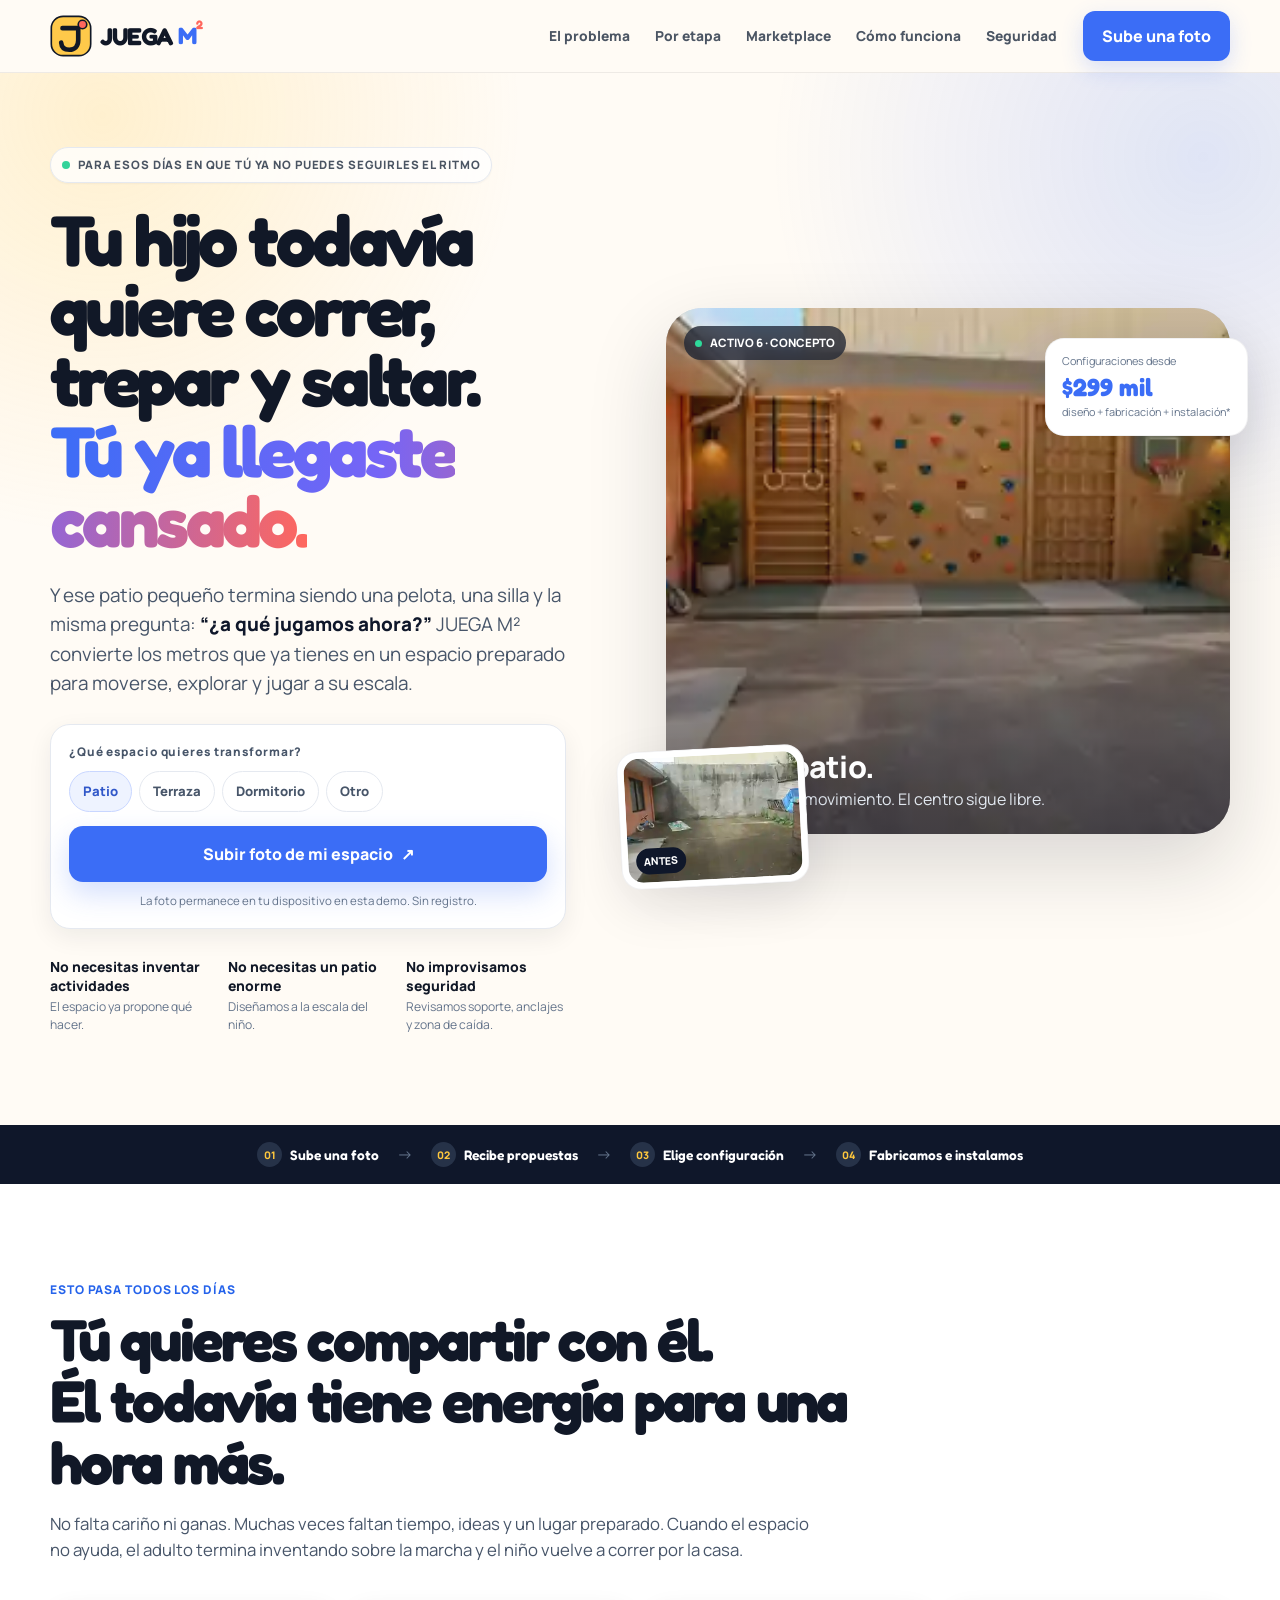
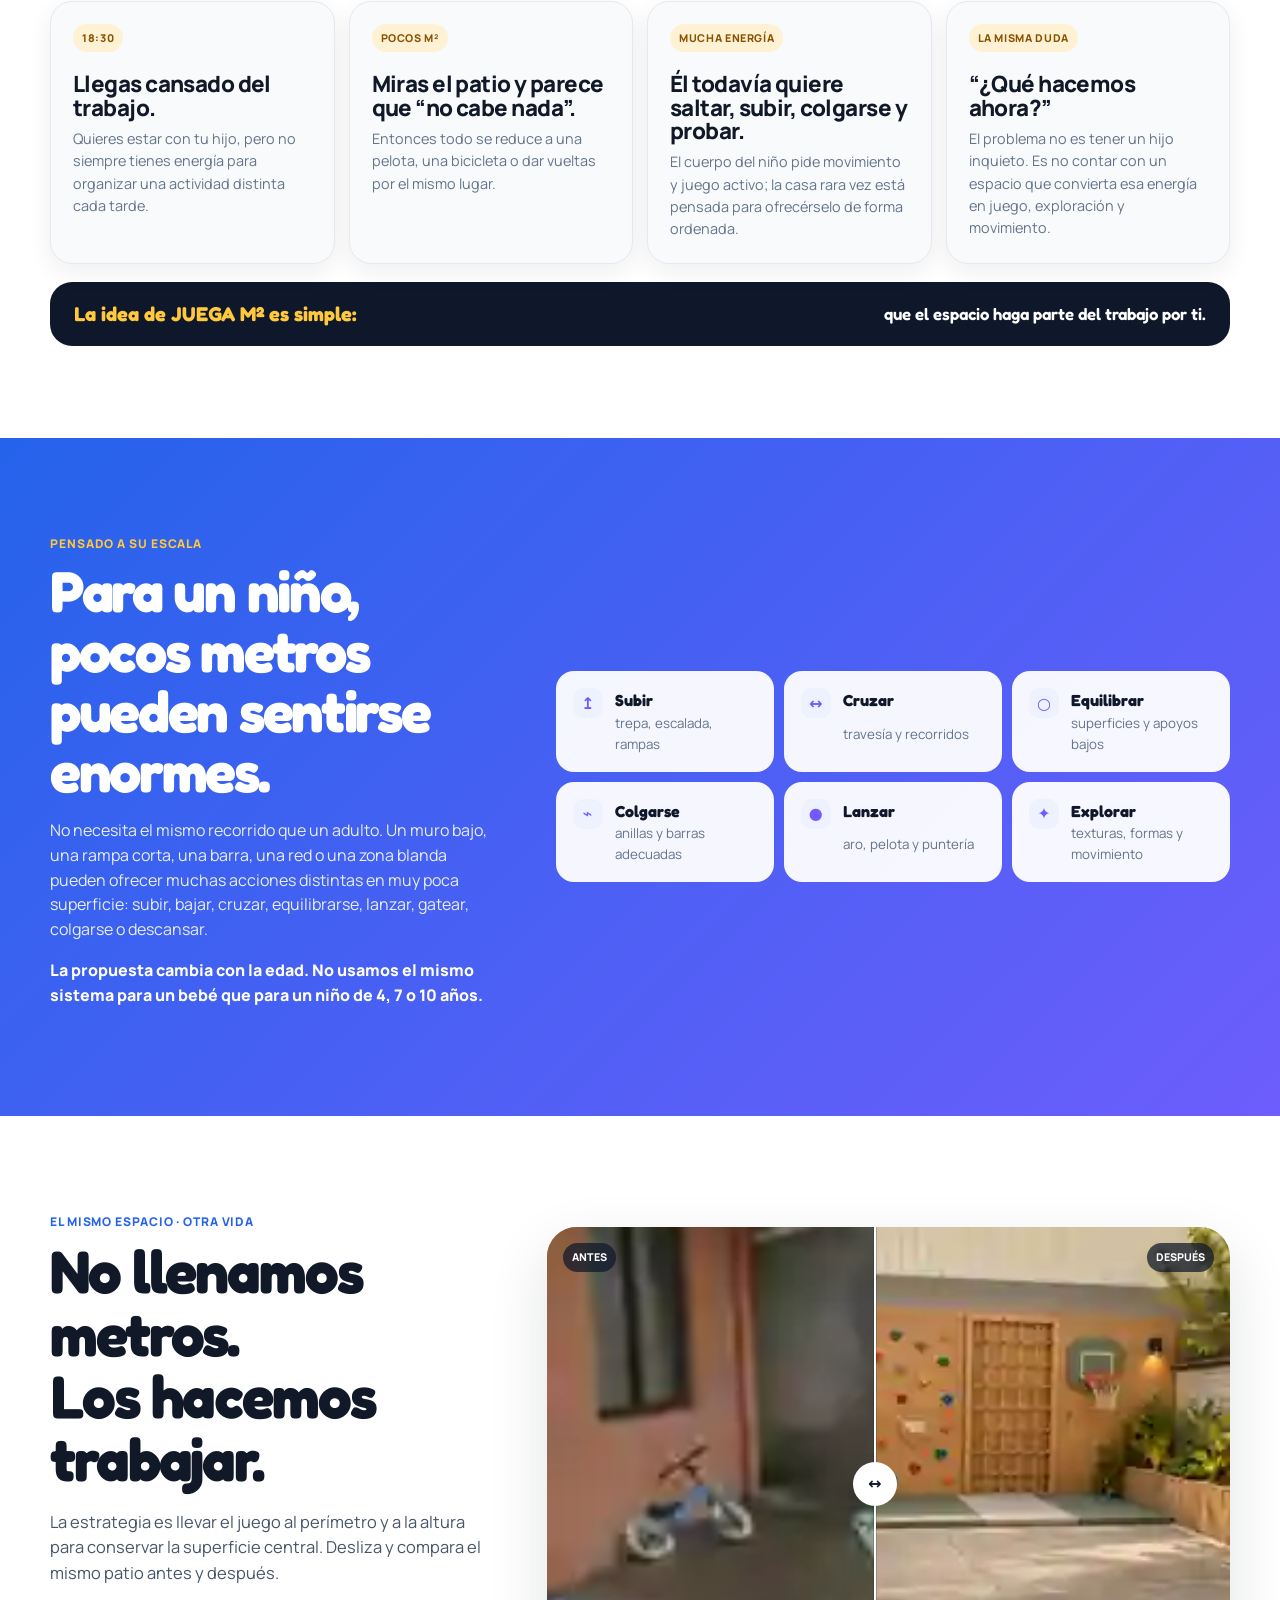
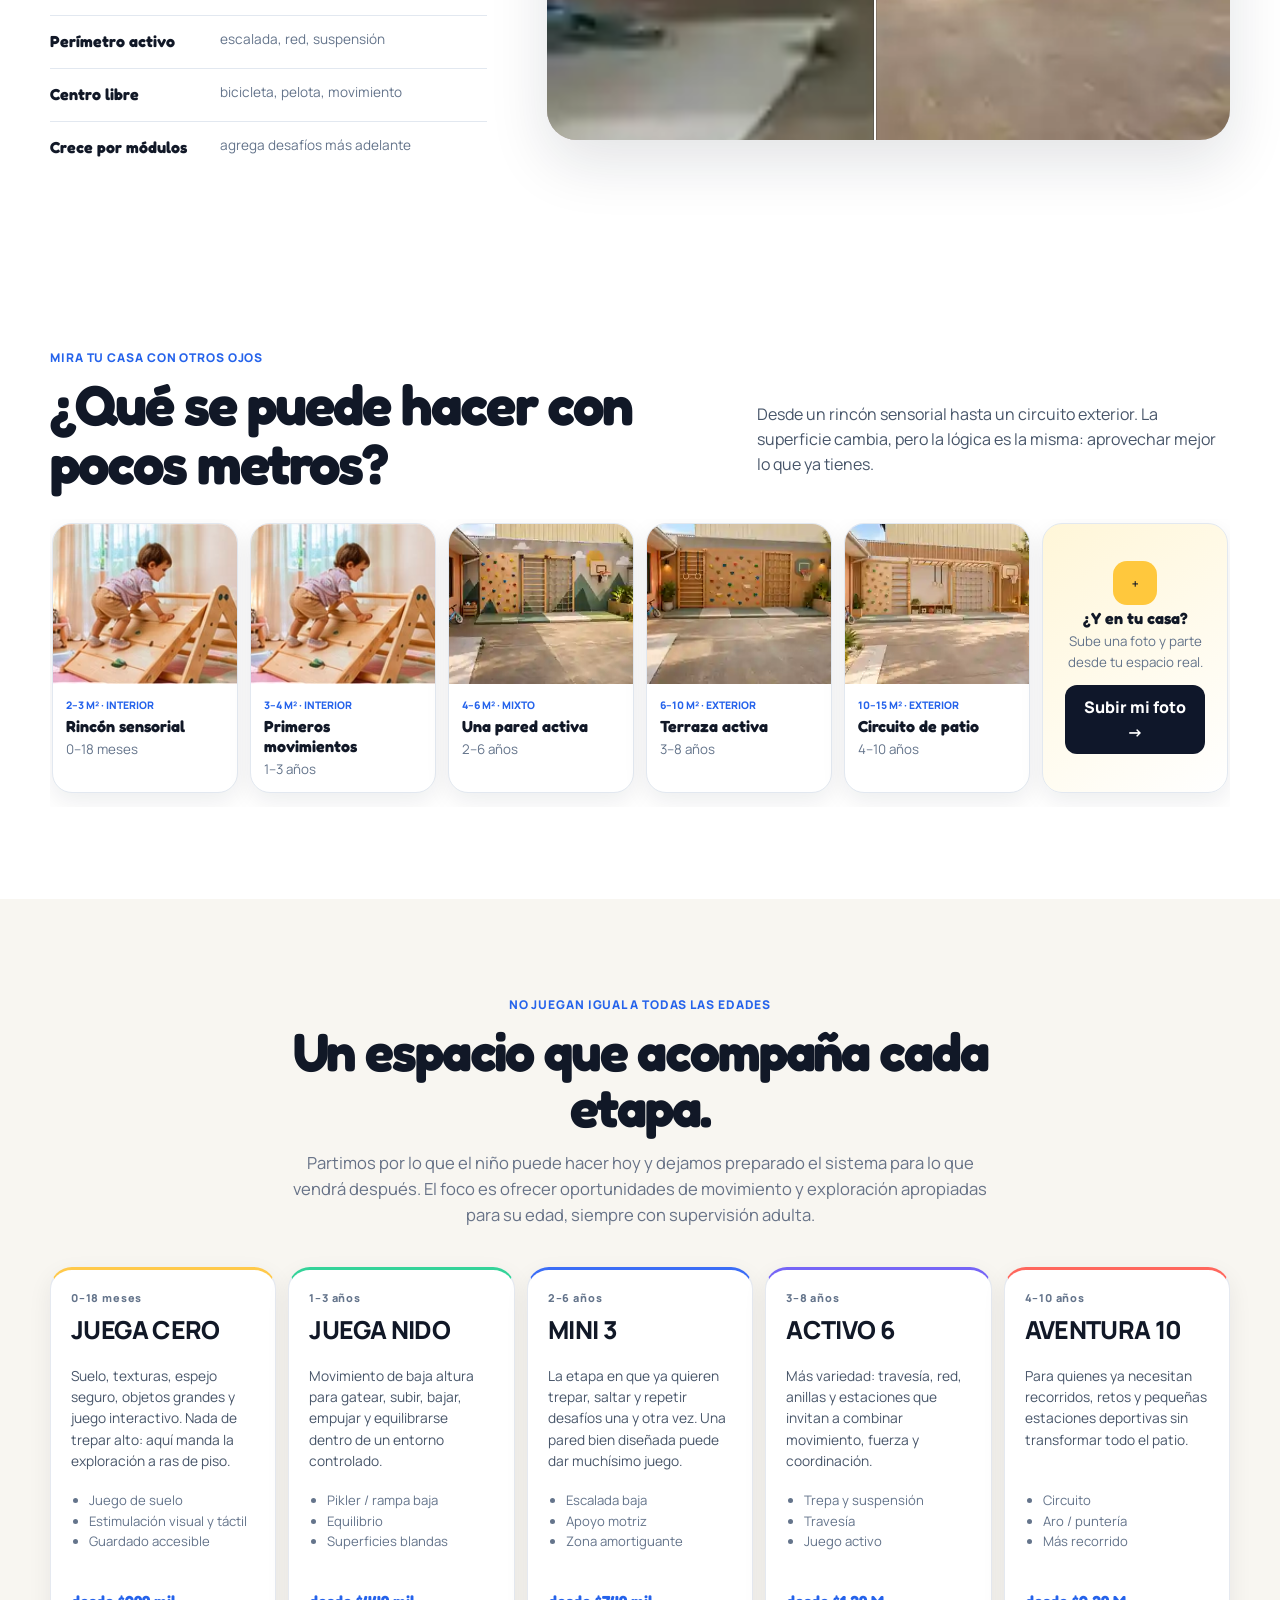
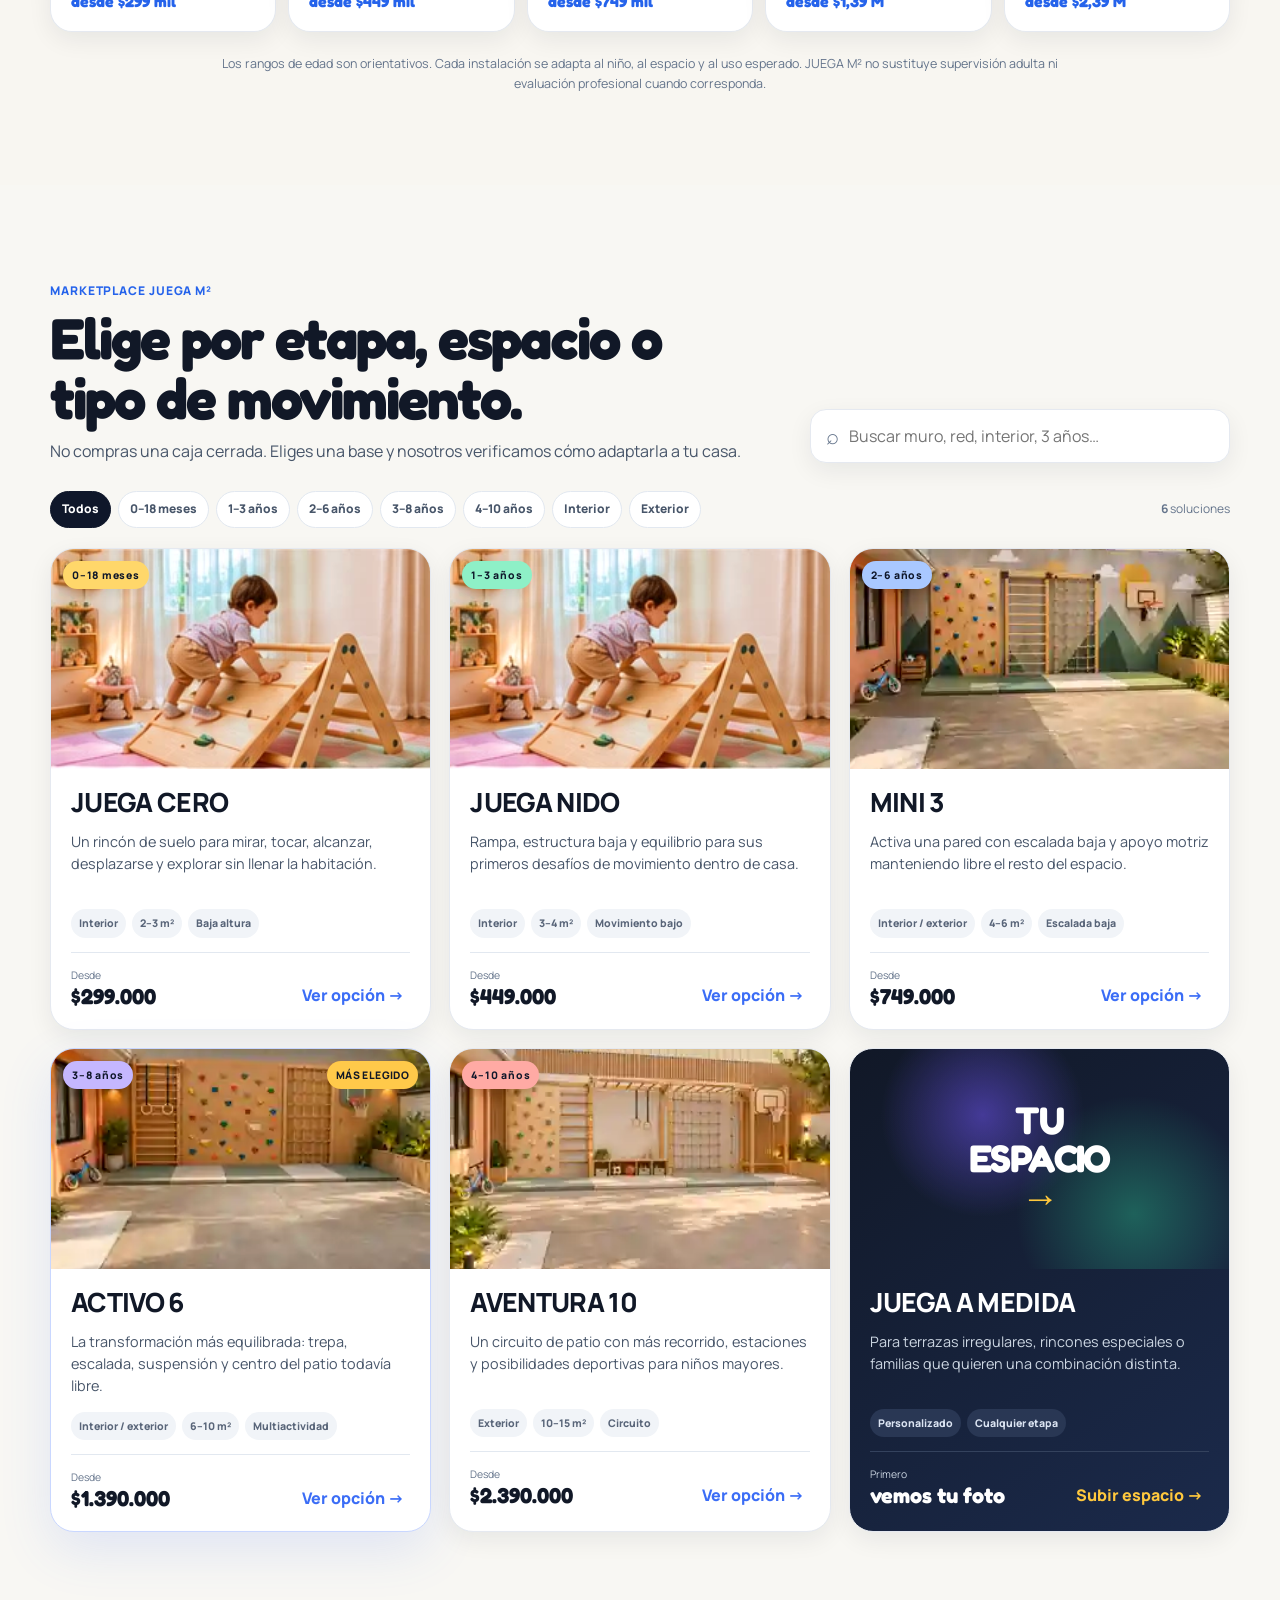
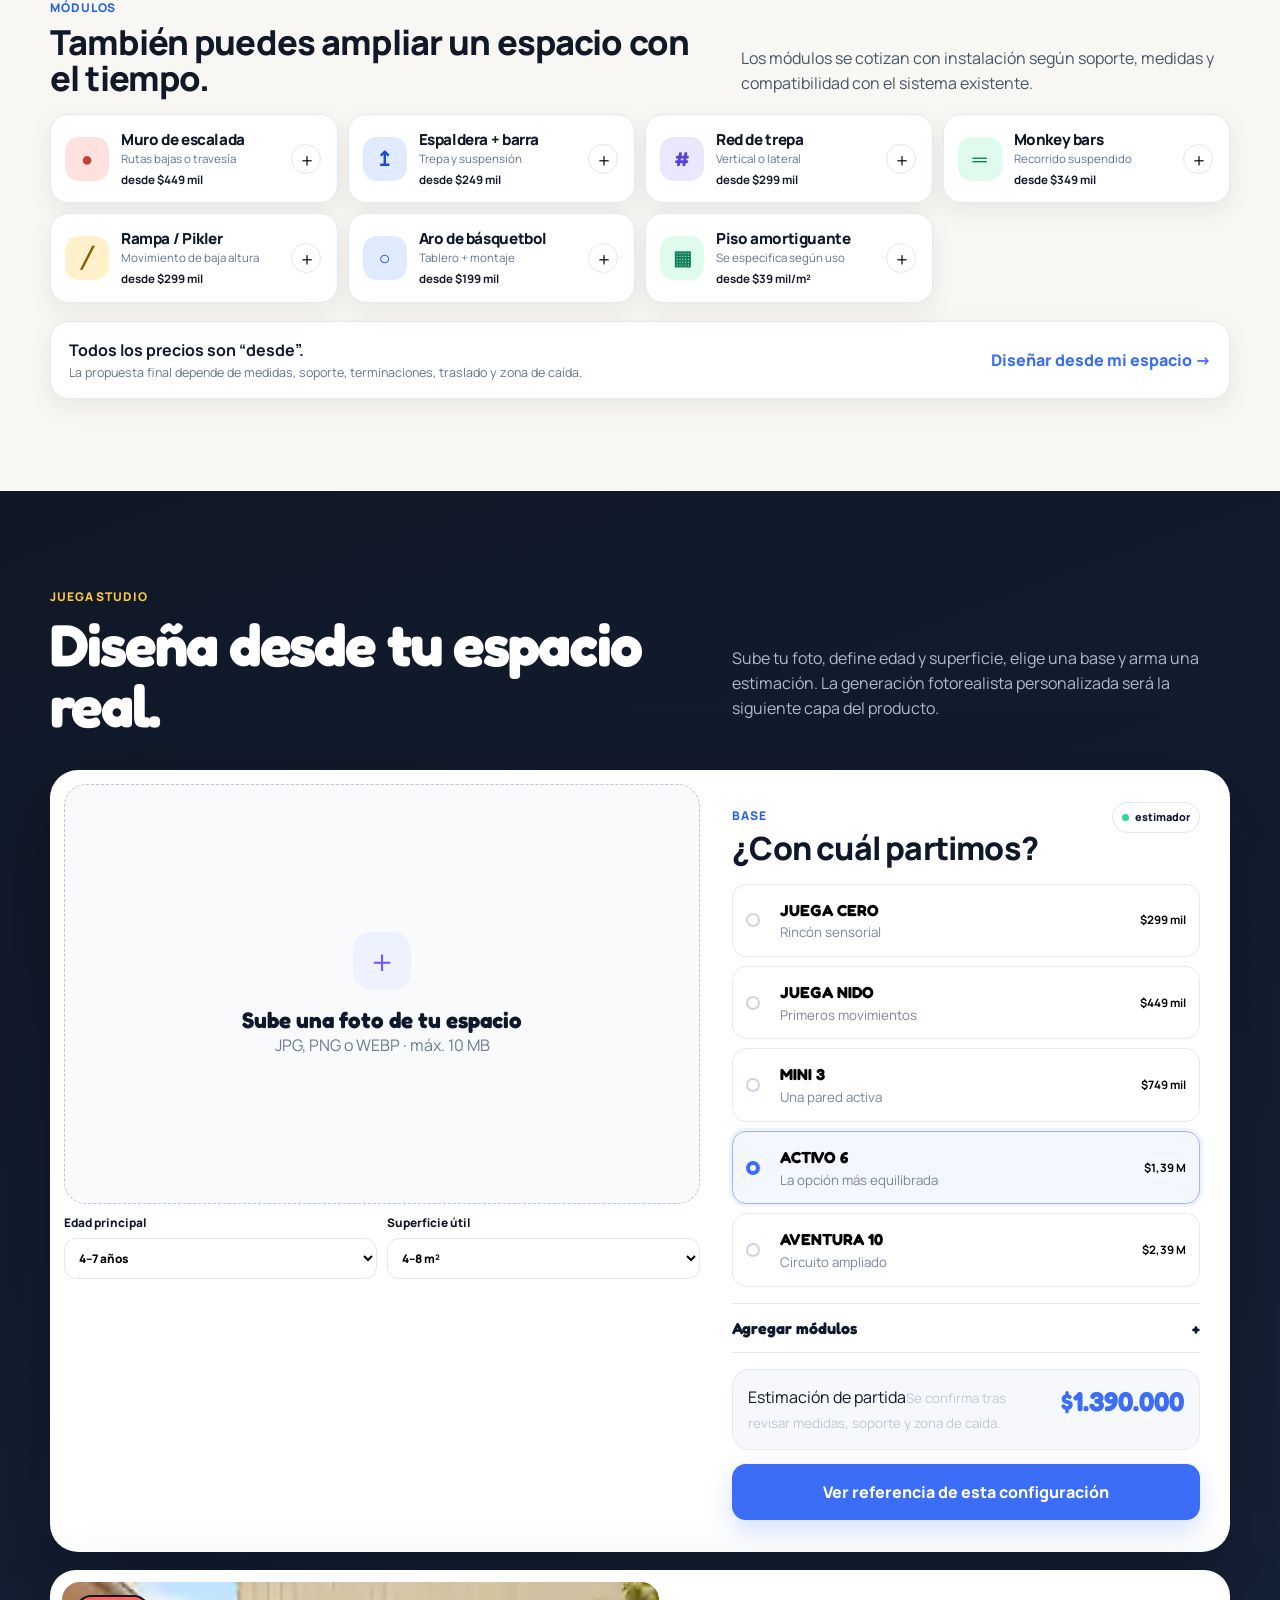
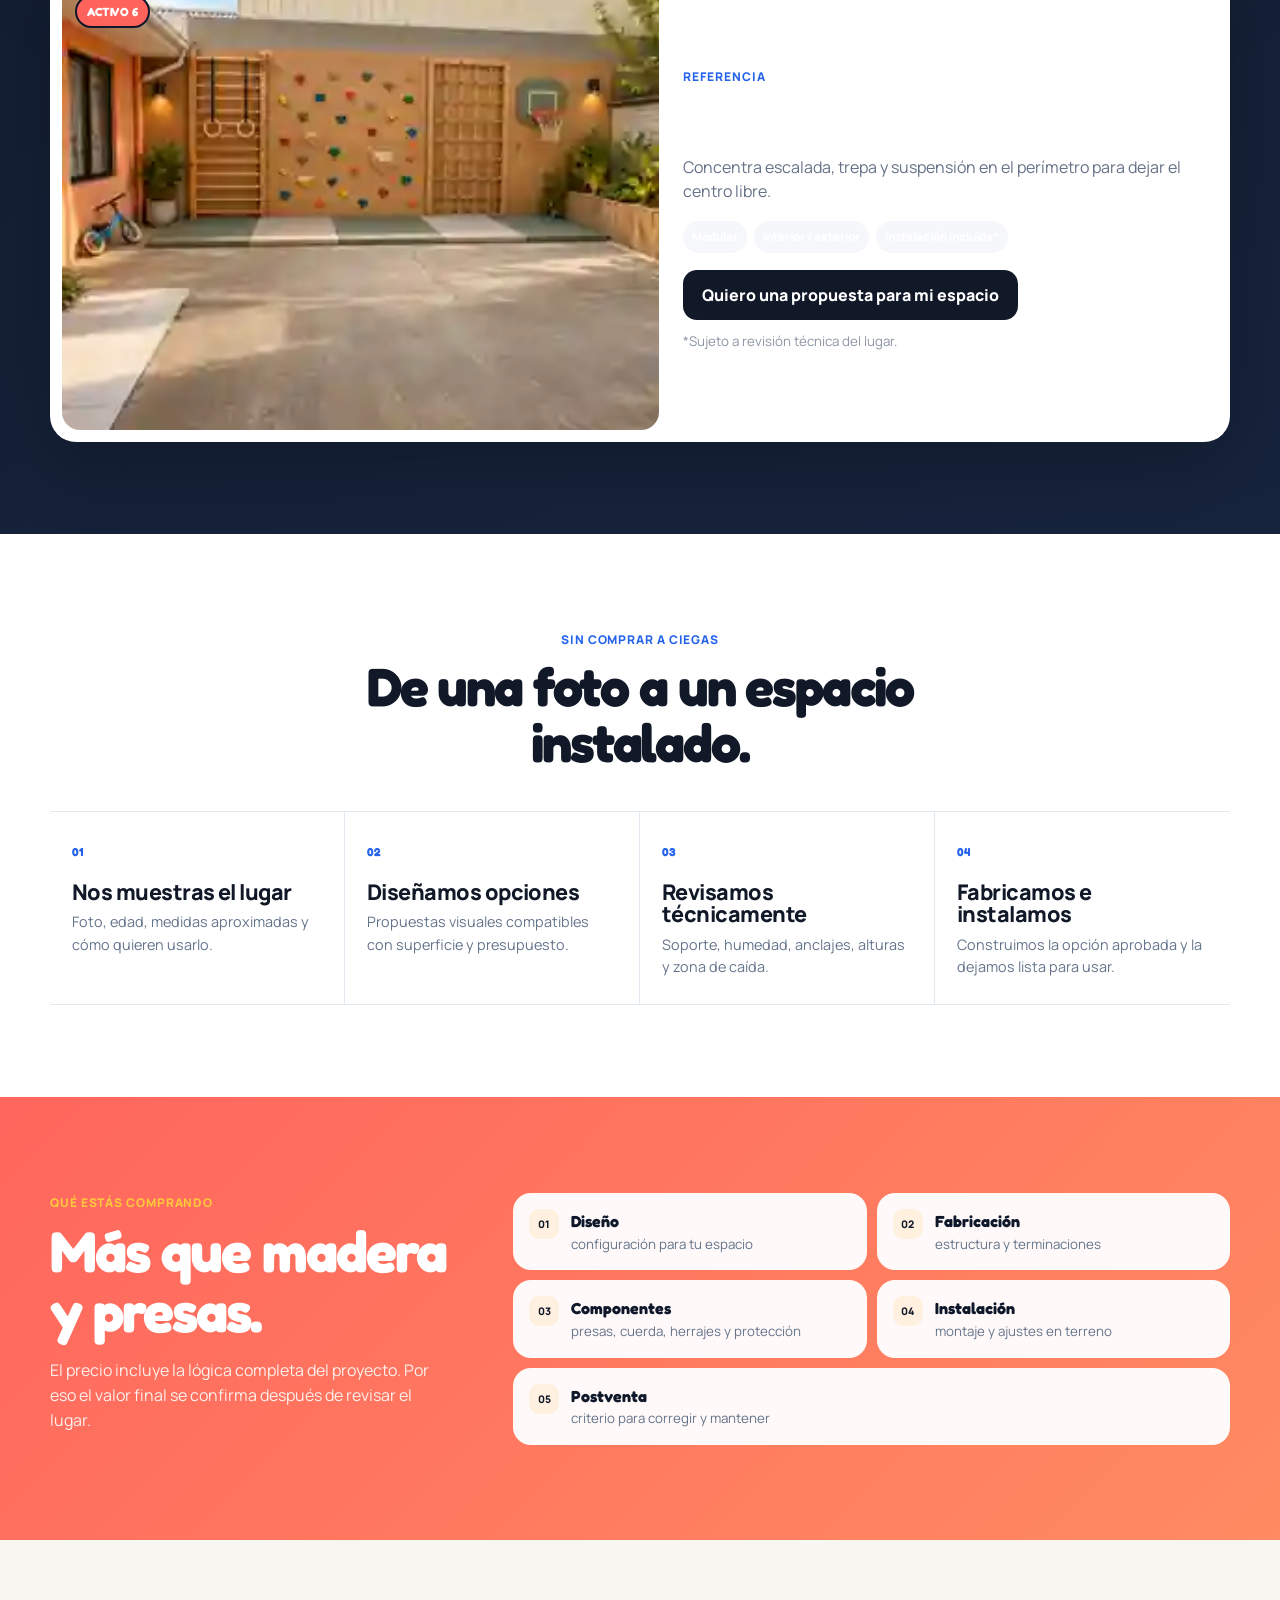
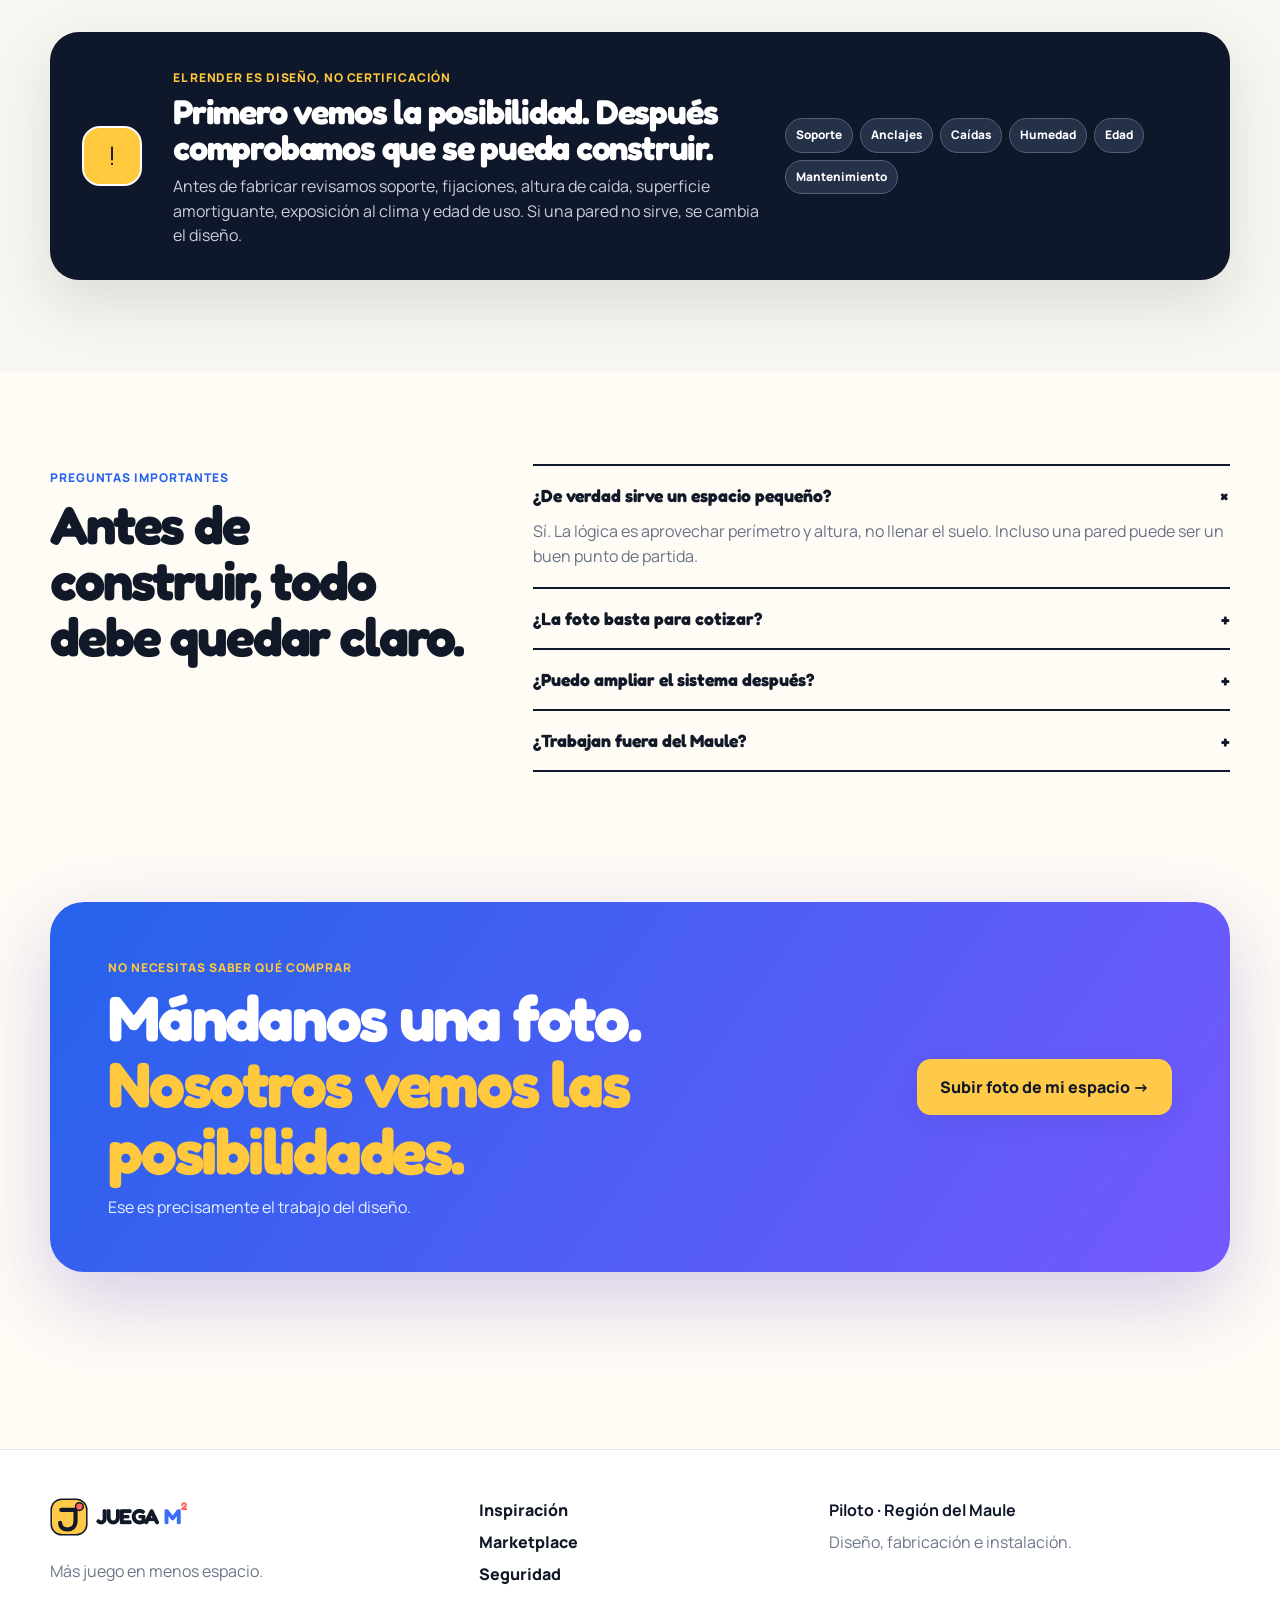
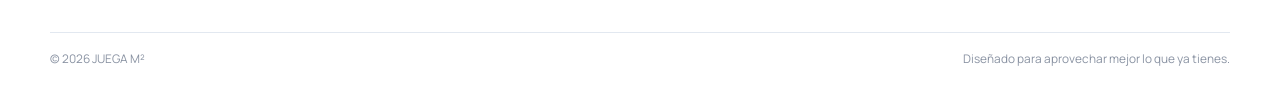
==== commit 78fa9356: "feat: refina marca, logo y sistema de diseño v3" ====
--- a/index.html
+++ b/index.html
@@ -6,19 +6,19 @@
   <meta name="theme-color" content="#0F172A"/>
   <meta name="description" content="JUEGA M² transforma patios, terrazas y rincones pequeños en espacios activos infantiles diseñados, fabricados e instalados a medida."/>
   <title>JUEGA M² — Espacios que empiezan a jugar</title>
-  <link rel="icon" href="assets/favicon.svg" type="image/svg+xml"/>
+  <link rel="icon" href="assets/favicon-v2.svg" type="image/svg+xml"/>
   <link rel="preconnect" href="https://fonts.googleapis.com"/>
   <link rel="preconnect" href="https://fonts.gstatic.com" crossorigin/>
-  <link href="https://fonts.googleapis.com/css2?family=Fredoka:wght@500;600;700&family=Nunito:wght@400;500;600;700;800;900&display=swap" rel="stylesheet"/>
-  <link rel="stylesheet" href="styles-v5.css"/>
-  <link rel="stylesheet" href="premium-v5.css"/>
+  <link href="https://fonts.googleapis.com/css2?family=Fredoka:wght@600;700&family=Manrope:wght@400;500;600;700;800&display=swap" rel="stylesheet"/>
+  <link rel="stylesheet" href="styles-v6.css"/>
+  <link rel="stylesheet" href="premium-v6.css"/>
 </head>
 <body>
 <a class="skip-link" href="#contenido">Saltar al contenido</a>
 
 <header class="site-header" id="top">
   <div class="shell nav-wrap">
-    <a class="brand" href="#top" aria-label="JUEGA M2"><img src="assets/logo.svg" alt="JUEGA M2"/></a>
+    <a class="brand brand-lockup" href="#top" aria-label="JUEGA M²"><img class="brand-mark" src="assets/mark.svg" alt=""/><span class="brand-name">JUEGA</span><span class="brand-unit">M<sup>2</sup></span></a>
     <button class="menu-toggle" type="button" aria-expanded="false" aria-controls="main-nav" aria-label="Abrir menú"><span></span><span></span><span></span></button>
     <nav id="main-nav" class="main-nav" aria-label="Navegación principal">
       <a href="#dolor">El problema</a>
@@ -529,11 +529,11 @@
 
 <footer class="site-footer">
   <div class="shell footer-grid">
-    <div><img src="assets/logo.svg" alt="JUEGA M2"/><p>Más juego en menos espacio.</p></div>
-    <div class="footer-links"><a href="#inspiracion">Inspiración</a><a href="#packs">Soluciones</a><a href="#seguridad">Seguridad</a></div>
+    <div><a class="brand brand-lockup footer-brand" href="#top" aria-label="JUEGA M²"><img class="brand-mark" src="assets/mark.svg" alt=""/><span class="brand-name">JUEGA</span><span class="brand-unit">M<sup>2</sup></span></a><p>Más juego en menos espacio.</p></div>
+    <div class="footer-links"><a href="#inspiracion">Inspiración</a><a href="#marketplace">Marketplace</a><a href="#seguridad">Seguridad</a></div>
     <div class="footer-note"><strong>Piloto · Región del Maule</strong><span>Diseño, fabricación e instalación.</span></div>
   </div>
   <div class="shell footer-bottom"><span>© <span id="year"></span> JUEGA M²</span><span>Diseñado para aprovechar mejor lo que ya tienes.</span></div>
 </footer>
-<script src="app-v5.js" defer></script>
+<script src="app-v6.js" defer></script>
 </body></html>
--- a/styles-v6.css
+++ b/styles-v6.css
@@ -0,0 +1,22 @@
+:root{--ink:#172033;--ink2:#536078;--paper:#fffdf8;--cream:#fff4df;--cloud:#f5f7fb;--mango:#ffcb45;--coral:#ff6b5f;--sky:#2d7ff9;--mint:#31d39a;--grape:#7758ff;--line:#dce2ec;--r:26px;--shell:min(1180px,calc(100% - 32px));--hard:6px 6px 0 var(--ink)}
+*{box-sizing:border-box}html{scroll-behavior:smooth}body{margin:0;background:var(--paper);color:var(--ink);font:16px/1.55 Nunito,system-ui,sans-serif;overflow-x:hidden}img{display:block;width:100%}a{color:inherit;text-decoration:none}button,input,select{font:inherit}.shell{width:var(--shell);margin:auto}.section-pad{padding:92px 0}.skip-link{position:fixed;top:-60px;left:12px;z-index:999;background:var(--ink);color:#fff;padding:10px;border-radius:10px}.skip-link:focus{top:12px}
+h1,h2,h3{font-family:Fredoka,sans-serif;letter-spacing:-.035em;line-height:1.04;margin:0}.kicker,.eyebrow{font-size:.75rem;font-weight:900;letter-spacing:.09em;text-transform:uppercase}.kicker{color:var(--sky)}
+.site-header{position:sticky;top:0;z-index:100;background:#fffdf8e8;backdrop-filter:blur(18px);border-bottom:1px solid #17203314}.nav-wrap{height:78px;display:flex;align-items:center;gap:26px}.brand{margin-right:auto}.brand img{width:178px}.main-nav{display:flex;gap:24px;font-weight:800;font-size:.92rem}.main-nav a:hover{color:var(--sky)}.menu-toggle{display:none;border:0;background:none;padding:8px}.menu-toggle span{display:block;width:24px;height:2px;background:var(--ink);margin:5px}
+.button{display:inline-flex;align-items:center;justify-content:center;gap:8px;padding:13px 18px;border:2px solid var(--ink);border-radius:16px;font:700 1rem Fredoka,sans-serif;cursor:pointer;transition:.18s}.button:hover{transform:translate(-2px,-2px)}.button-primary{background:var(--coral);box-shadow:4px 4px 0 var(--ink)}.button-primary:hover{box-shadow:7px 7px 0 var(--ink)}.button-ghost{background:white;box-shadow:4px 4px 0 #dce2ec}.button-dark{background:var(--ink);color:#fff}.button-yellow{background:var(--mango);box-shadow:4px 4px 0 var(--ink)}.button-lg{padding:16px 22px}.button-full{width:100%;padding:16px}
+.hero{position:relative;padding-top:72px;background:radial-gradient(circle at 12% 16%,#ffcb4540,transparent 27%),radial-gradient(circle at 87% 12%,#2d7ff929,transparent 25%),var(--paper)}.hero-grid{display:grid;grid-template-columns:1.02fr .98fr;gap:62px;align-items:center;min-height:610px}.eyebrow{display:inline-flex;align-items:center;gap:8px;background:#fff;border:1.5px solid var(--ink);border-radius:999px;padding:8px 12px}.dot{width:9px;height:9px;border-radius:50%;background:var(--mint)}h1{font-size:clamp(3.2rem,6.6vw,5.7rem);margin-top:22px}h1 span{color:var(--sky);position:relative}.hero-lede{font-size:1.16rem;color:var(--ink2);max-width:650px;margin:26px 0}.hero-actions{display:flex;gap:12px;flex-wrap:wrap}.trust-row{display:grid;grid-template-columns:repeat(3,1fr);gap:15px;margin-top:36px;padding-top:20px;border-top:1px solid var(--line)}.trust-row div{display:flex;flex-direction:column}.trust-row strong{font-family:Fredoka}.trust-row span{font-size:.78rem;color:#758096}
+.hero-visual{position:relative;min-height:570px}.visual-card{position:absolute;overflow:hidden;border:3px solid var(--ink);border-radius:25px;background:#fff;box-shadow:var(--hard)}.visual-card img{height:100%;object-fit:cover}.visual-card-main{inset:28px 0 64px 80px;transform:rotate(1.3deg)}.visual-card-before{width:205px;height:155px;left:0;bottom:6px;z-index:4;transform:rotate(-5deg)}.badge{position:absolute;top:13px;left:13px;border:2px solid var(--ink);border-radius:999px;padding:7px 10px;font:700 .74rem Fredoka;background:var(--coral)}.badge-dark{background:var(--ink);color:#fff}.image-caption{position:absolute;right:14px;bottom:14px;background:#fffffff0;border-radius:999px;padding:8px 11px;font-size:.75rem;font-weight:900}.pulse{display:inline-block;width:7px;height:7px;border-radius:50%;background:var(--mint);margin-right:6px}.sticker{position:absolute;z-index:5;width:122px;height:122px;border:3px solid var(--ink);border-radius:50%;display:grid;place-content:center;text-align:center;font:700 1.15rem/1 Fredoka;box-shadow:5px 5px 0 var(--ink)}.sticker small{font:700 .62rem/1.15 Nunito;margin-top:5px}.sticker-yellow{right:-22px;top:0;background:var(--mango);transform:rotate(8deg)}.sticker-blue{right:-12px;bottom:0;background:var(--sky);color:#fff;transform:rotate(-7deg);width:110px;height:110px}
+.promise-strip{background:var(--ink);color:#fff;padding:23px 0}.promise-grid{display:flex;justify-content:center;align-items:center;gap:20px;font:600 clamp(1rem,2vw,1.3rem) Fredoka}.promise-grid p{margin:0}.promise-grid span,.promise-grid strong{color:var(--mango)}
+.section-head{max-width:720px;margin-bottom:40px}.section-head.centered{text-align:center;margin-inline:auto}.section-head h2{font-size:clamp(2.4rem,4.2vw,4.15rem);margin:8px 0 14px}.section-head p{margin:0;color:#677287;font-size:1.04rem}
+.visualizer{background:linear-gradient(#f5faff,var(--paper))}.visualizer-grid{display:grid;grid-template-columns:1.12fr .88fr;gap:23px}.card-shell{background:#fff;border:2px solid var(--ink);border-radius:var(--r);padding:21px;box-shadow:5px 5px 0 #1720331e}.dropzone{min-height:330px;border:2px dashed #9aa8bb;border-radius:21px;background:#f7fbff;display:flex;flex-direction:column;align-items:center;justify-content:center;text-align:center;padding:28px;cursor:pointer}.dropzone:hover,.dropzone.dragover{border-color:var(--sky);background:#eef6ff}.upload-icon{width:62px;height:62px;border:2px solid var(--ink);border-radius:18px;background:var(--mango);box-shadow:4px 4px 0 var(--ink);display:grid;place-items:center;margin-bottom:18px}.upload-icon svg{width:34px;fill:none;stroke:var(--ink);stroke-width:3;stroke-linecap:round;stroke-linejoin:round}.dropzone strong{font:700 1.4rem Fredoka}.dropzone span,.dropzone small{color:#6e7a90}.dropzone small{margin-top:16px}.photo-preview{height:330px;position:relative;overflow:hidden;border-radius:21px;background:#e8edf4}.photo-preview img{height:100%;object-fit:cover}.preview-overlay{position:absolute;left:14px;bottom:14px;background:#172033e8;color:#fff;border-radius:14px;padding:11px 13px;display:flex;flex-direction:column}.preview-overlay span{color:var(--mango);font-size:.68rem;font-weight:900}.preview-overlay strong{font-family:Fredoka}.preview-overlay small{opacity:.7}.mini-button{position:absolute;right:12px;top:12px;border:1px solid var(--ink);background:#fff;border-radius:999px;padding:7px 10px;font-weight:800}.field-row{display:grid;grid-template-columns:1fr 1fr;gap:11px;margin-top:13px}.field-row label{font-size:.78rem;font-weight:900}.field-row select{width:100%;margin-top:6px;border:1.5px solid var(--line);border-radius:13px;padding:11px;background:#fff;color:var(--ink);font-weight:700}
+.config-title-row{display:flex;justify-content:space-between;gap:12px}.config-title-row h3{font-size:1.8rem;margin-top:4px}.live-pill{font-size:.7rem;font-weight:900;border:1px solid var(--line);border-radius:999px;padding:7px 10px;height:max-content}.live-pill i{display:inline-block;width:7px;height:7px;border-radius:50%;background:var(--mint);margin-right:5px}.config-options{display:grid;gap:9px;margin-top:18px}.config-option{display:grid;grid-template-columns:42px 1fr auto;gap:10px;align-items:center;border:1.5px solid var(--line);background:#fff;border-radius:16px;padding:12px;text-align:left;cursor:pointer}.config-option.active{border:2px solid var(--ink);background:var(--cream);box-shadow:3px 3px 0 var(--ink)}.config-icon{width:40px;height:40px;border:1.5px solid var(--ink);border-radius:12px;background:var(--mango);display:grid;place-items:center}.config-option span:nth-child(2){display:flex;flex-direction:column}.config-option strong{font-family:Fredoka}.config-option small{color:#7b8699}.config-option b{font-size:.73rem}.addons{margin-top:18px;padding-top:16px;border-top:1px solid var(--line)}.addons p{font:700 1rem Fredoka;margin:0 0 5px}.addons label{display:flex;align-items:center;gap:8px;padding:8px 0;font-size:.85rem}.addons input{width:17px;height:17px;accent-color:var(--coral)}.addons b{margin-left:auto;font-size:.73rem}.estimate-box{margin:14px 0;background:var(--ink);color:#fff;border-radius:17px;padding:15px;display:grid;grid-template-columns:1fr auto;gap:2px 10px}.estimate-box strong{font:700 1.7rem Fredoka;color:var(--mango)}.estimate-box small{grid-column:1/-1;color:#bfc8d7}
+.render-result{margin-top:24px;border:2px solid var(--ink);border-radius:26px;background:#fff;display:grid;grid-template-columns:1.05fr .95fr;gap:18px;padding:12px;box-shadow:6px 6px 0 var(--sky)}.render-image-wrap{position:relative;min-height:350px;border-radius:18px;overflow:hidden;background:#e8edf4}.render-image-wrap img{height:100%;object-fit:cover}.render-copy{align-self:center;padding:24px 24px 22px 6px}.render-copy h3{font-size:2.35rem;margin:6px 0 9px}.render-copy p{color:#657187}.render-notes{display:flex;flex-wrap:wrap;gap:7px;margin:17px 0}.render-notes span{background:var(--cloud);padding:7px 9px;border-radius:999px;font-size:.73rem;font-weight:800}.render-copy>small{display:block;margin-top:11px;color:#8b95a5}
+.packs{background:var(--cream)}.pack-grid{display:grid;grid-template-columns:repeat(3,1fr);gap:21px}.pack-card{position:relative;background:#fff;border:2px solid var(--ink);border-radius:25px;overflow:hidden;box-shadow:5px 5px 0 #1720332c;transition:.18s}.pack-card:hover{transform:translateY(-6px)}.pack-card.featured{box-shadow:7px 7px 0 var(--sky)}.popular-ribbon{position:absolute;z-index:4;right:12px;top:12px;background:var(--mango);border:2px solid var(--ink);border-radius:999px;padding:6px 9px;font-size:.67rem;font-weight:900}.pack-image{height:220px;position:relative;background:#e8edf4;overflow:hidden}.pack-image img{height:100%;object-fit:cover}.space-chip{position:absolute;top:11px;left:11px;background:#fff;border:1.5px solid var(--ink);border-radius:999px;padding:5px 8px;font-size:.68rem;font-weight:900}.pack-body{padding:20px}.pack-heading,.pack-heading>div,.pack-footer{display:flex;align-items:center}.pack-heading{justify-content:space-between;gap:8px}.pack-heading>div{gap:8px}.pack-number{width:31px;height:31px;border-radius:10px;background:var(--sky);color:#fff;display:grid;place-items:center;font-size:.68rem;font-weight:900}.pack-heading h3{font-size:1.6rem}.age-chip{background:var(--cloud);border-radius:999px;padding:5px 8px;font-size:.67rem;font-weight:900}.pack-body>p{color:#657187}.pack-body ul{list-style:none;padding:0;margin:0 0 17px;display:grid;gap:6px}.pack-body li:before{content:"✓";color:var(--mint);font-weight:900;margin-right:7px}.pack-footer{border-top:1px solid var(--line);padding-top:15px;justify-content:space-between;align-items:end}.pack-footer>div{display:flex;flex-direction:column}.pack-footer strong{font:700 1.35rem Fredoka}.pack-footer a{font-weight:900;color:var(--sky)}.price-note{text-align:center;color:#7d8799;font-size:.75rem;max-width:760px;margin:22px auto 0}
+.steps-grid{display:grid;grid-template-columns:repeat(4,1fr);gap:17px}.step-card{position:relative;border:2px solid var(--ink);border-radius:22px;background:#fff;padding:22px;min-height:242px}.step-card>span{position:absolute;right:15px;top:10px;font:700 2rem Fredoka;color:#dce2eb}.step-icon{width:50px;height:50px;border:2px solid var(--ink);border-radius:14px;background:var(--mango);box-shadow:3px 3px 0 var(--ink);display:grid;place-items:center}.step-card:nth-child(2) .step-icon{background:var(--mint)}.step-card:nth-child(3) .step-icon{background:var(--coral)}.step-card:nth-child(4) .step-icon{background:var(--sky);color:#fff}.step-card h3{font-size:1.4rem;margin:20px 0 7px}.step-card p{color:#677287;margin:0;font-size:.9rem}
+.transform{background:#f2f7ff}.transform-grid{display:grid;grid-template-columns:.85fr 1.15fr;gap:46px;align-items:center}.transform-copy h2{font-size:clamp(2.5rem,4.2vw,4rem);margin:8px 0 16px}.transform-copy>p{color:#677287}.benefit-list{display:grid;gap:13px;margin-top:27px}.benefit-list>div{display:grid;grid-template-columns:46px 1fr;gap:11px}.benefit-list>div>span{width:42px;height:42px;display:grid;place-items:center;border:2px solid var(--ink);border-radius:12px;background:#fff;font-weight:900}.benefit-list p{margin:0;color:#687388;font-size:.86rem}.benefit-list strong{display:block;color:var(--ink);font-family:Fredoka;font-size:1.03rem}.before-after{display:grid;grid-template-columns:1fr 38px 1fr;align-items:center}.ba-card{position:relative;overflow:hidden;border:3px solid var(--ink);border-radius:23px;box-shadow:5px 5px 0 var(--ink)}.ba-card.before{transform:rotate(-2deg)}.ba-card.after{transform:rotate(2deg)}.ba-card img{aspect-ratio:4/5;height:100%;object-fit:cover}.ba-card span{position:absolute;left:11px;bottom:11px;background:#fff;border:2px solid var(--ink);border-radius:999px;padding:5px 8px;font:700 .7rem Fredoka}.ba-card.after span{background:var(--mango)}.ba-arrow{text-align:center;font-size:2rem;font-weight:900;color:var(--sky)}
+.safety-card{background:var(--ink);color:#fff;border-radius:29px;border:2px solid var(--ink);box-shadow:8px 8px 0 var(--mango);padding:32px;display:grid;grid-template-columns:68px 1fr .7fr;gap:23px;align-items:center}.safety-icon{width:60px;height:60px;border:2px solid #fff;border-radius:18px;background:var(--mango);color:var(--ink);display:grid;place-items:center;font-size:1.6rem}.safety-card .kicker{color:var(--mango)}.safety-card h2{font-size:2.15rem;margin:5px 0 8px}.safety-card p{margin:0;color:#c6cedc}.safety-points{display:flex;flex-wrap:wrap;gap:7px}.safety-points span{border:1px solid #526078;background:#253149;border-radius:999px;padding:7px 10px;font-size:.74rem;font-weight:800}
+.faq-grid{display:grid;grid-template-columns:.75fr 1.25fr;gap:65px}.accordion{border-top:2px solid var(--ink)}details{border-bottom:2px solid var(--ink)}summary{list-style:none;cursor:pointer;padding:19px 0;display:flex;justify-content:space-between;font:700 1.1rem Fredoka}summary::-webkit-details-marker{display:none}details p{margin:-6px 0 18px;color:#687388}details[open] summary span{transform:rotate(45deg)}
+.final-cta{padding-top:38px}.final-card{position:relative;overflow:hidden;background:var(--sky);color:#fff;border:3px solid var(--ink);border-radius:34px;padding:52px 58px;box-shadow:9px 9px 0 var(--ink);display:flex;align-items:center;justify-content:space-between;gap:28px}.final-card .kicker{color:var(--mango)}.final-card h2{font-size:clamp(2.7rem,5vw,4.7rem);margin:6px 0 11px}.final-card p{max-width:620px;margin:0;color:#e5efff}.final-card .button{white-space:nowrap}.cta-shape{position:absolute;border-radius:50%;background:#fff;opacity:.14}.shape-one{width:300px;height:300px;right:-100px;top:-150px}.shape-two{width:160px;height:160px;left:40%;bottom:-110px;background:var(--mango)}
+.site-footer{margin-top:85px;padding:48px 0 20px;background:#fff;border-top:1px solid var(--line)}.footer-grid{display:grid;grid-template-columns:1fr .8fr 1fr;gap:28px}.footer-grid img{width:160px}.footer-grid p,.footer-note{color:#6d778a}.footer-links,.footer-note{display:flex;flex-direction:column;gap:7px}.footer-links{font-weight:800}.footer-note strong{color:var(--ink)}.footer-bottom{display:flex;justify-content:space-between;margin-top:32px;padding-top:17px;border-top:1px solid var(--line);font-size:.74rem;color:#8992a2}.reveal{opacity:0;transform:translateY(17px);transition:.6s}.reveal.visible{opacity:1;transform:none}
+@media(max-width:980px){.main-nav{display:none;position:absolute;top:72px;left:16px;right:16px;flex-direction:column;background:#fff;border:2px solid var(--ink);border-radius:18px;padding:16px;box-shadow:var(--hard)}.main-nav.open{display:flex}.menu-toggle{display:block}.nav-cta{display:none}.hero-grid,.visualizer-grid,.render-result,.transform-grid,.faq-grid{grid-template-columns:1fr}.hero-visual{min-height:510px}.pack-grid{grid-template-columns:repeat(2,1fr)}.pack-card:last-child{grid-column:1/-1;max-width:50%;margin:auto}.steps-grid{grid-template-columns:repeat(2,1fr)}.safety-card{grid-template-columns:60px 1fr}.safety-points{grid-column:1/-1}.footer-grid{grid-template-columns:1fr 1fr}.footer-note{grid-column:1/-1}}
+@media(max-width:650px){:root{--shell:calc(100% - 24px)}.section-pad{padding:68px 0}.nav-wrap{height:68px}.brand img{width:145px}.hero{padding-top:38px}.hero-grid{min-height:0;gap:24px}h1{font-size:clamp(2.65rem,13vw,4rem)}.hero-lede{font-size:1.02rem}.hero-actions{display:grid}.trust-row{grid-template-columns:1fr 1fr}.trust-row div:last-child{grid-column:1/-1}.hero-visual{min-height:390px}.visual-card-main{inset:28px 4px 48px 36px}.visual-card-before{width:132px;height:102px}.sticker{width:88px;height:88px;font-size:.86rem}.sticker-blue{display:none}.promise-grid{gap:8px;flex-wrap:wrap;font-size:.9rem}.section-head h2{font-size:2.45rem}.field-row{grid-template-columns:1fr}.config-option{grid-template-columns:38px 1fr}.config-option b{grid-column:2}.pack-grid,.steps-grid{grid-template-columns:1fr}.pack-card:last-child{grid-column:auto;max-width:none}.before-after{grid-template-columns:1fr}.ba-card img{aspect-ratio:4/3}.ba-arrow{transform:rotate(90deg)}.safety-card{grid-template-columns:1fr;padding:24px}.final-card{display:block;padding:36px 24px}.final-card .button{width:100%;margin-top:24px}.footer-grid{grid-template-columns:1fr}.footer-note{grid-column:auto}.footer-bottom{flex-direction:column;gap:7px}}
+@media(prefers-reduced-motion:reduce){html{scroll-behavior:auto}.reveal{opacity:1;transform:none;transition:none}}
--- a/premium-v6.css
+++ b/premium-v6.css
@@ -0,0 +1,73 @@
+:root{--ink:#0f172a;--ink-2:#475569;--ink-3:#64748b;--paper:#fffaf3;--white:#fff;--surface:#f8fafc;--line:#e2e8f0;--mango:#ffc83d;--coral:#ff635b;--blue:#2563eb;--mint:#2ed99a;--violet:#7558ff;--r-sm:14px;--r-md:22px;--r-lg:32px;--shadow-1:0 8px 24px rgba(15,23,42,.08);--shadow-2:0 22px 60px rgba(15,23,42,.12);--shadow-3:0 36px 90px rgba(15,23,42,.2)}
+body{background:var(--paper);color:var(--ink)}.site-header{background:rgba(255,250,243,.92);backdrop-filter:blur(18px);border-bottom:1px solid rgba(15,23,42,.07)}.nav-wrap{height:78px}.brand img{width:176px}.main-nav{gap:25px}.main-nav a{font-weight:800;color:#334155}.main-nav a:hover{color:var(--blue)}.button{border:0;border-radius:14px}.button-primary{background:var(--ink);color:#fff;box-shadow:none}.button-primary:hover{background:#1e293b;box-shadow:none}.nav-cta{background:var(--ink);color:#fff}
+.hero{padding:74px 0 90px;background:radial-gradient(circle at 9% 4%,rgba(255,200,61,.22),transparent 28%),radial-gradient(circle at 95% 16%,rgba(37,99,235,.18),transparent 27%),var(--paper);overflow:hidden}.hero-grid{grid-template-columns:.92fr 1.08fr;gap:58px;align-items:center;min-height:620px}.eyebrow{display:inline-flex;align-items:center;gap:8px;border:1px solid var(--line);background:rgba(255,255,255,.8);border-radius:999px;padding:8px 11px;font-size:.72rem;font-weight:900;letter-spacing:.08em}.eyebrow span{width:8px;height:8px;border-radius:50%;background:var(--mint)}h1{font-size:clamp(3.2rem,5.6vw,5.35rem);line-height:.98;margin:22px 0 0;letter-spacing:-.05em}h1 em{font-style:normal;background:linear-gradient(90deg,var(--blue),var(--violet),var(--coral));-webkit-background-clip:text;background-clip:text;color:transparent}.hero-lede{font-size:1.18rem;color:var(--ink-2);max-width:620px;margin:25px 0 26px}.hero-start{max-width:610px;background:#fff;border:1px solid #e7ebf1;border-radius:24px;padding:18px;box-shadow:var(--shadow-1)}.mini-label{display:block;font-size:.74rem;font-weight:900;color:var(--ink-2);margin-bottom:10px}.segmented{display:flex;gap:7px;flex-wrap:wrap;margin-bottom:14px}.segmented button{border:1px solid var(--line);background:#fff;color:#475569;padding:9px 13px;border-radius:999px;font-weight:800;cursor:pointer}.segmented button.active{background:#eef2ff;border-color:#c7d2fe;color:#4338ca}.hero-upload{width:100%;background:linear-gradient(135deg,var(--coral),#ff8762);box-shadow:0 12px 30px rgba(255,99,91,.22)}.privacy-note{margin:10px 0 0;text-align:center;font-size:.72rem;color:var(--ink-3)}.hero-proof{display:grid;grid-template-columns:repeat(3,1fr);gap:18px;margin-top:28px}.hero-proof div{display:flex;flex-direction:column}.hero-proof strong{font:700 .92rem Fredoka}.hero-proof span{font-size:.76rem;color:var(--ink-3);margin-top:3px}
+.hero-media{position:relative;min-height:590px}.hero-photo{position:absolute;inset:12px 0 52px 42px;border-radius:34px;overflow:hidden;box-shadow:var(--shadow-3);background:#cbd5e1}.hero-photo img{height:100%;object-fit:cover;filter:saturate(1.08) contrast(1.03)}.photo-overlay{position:absolute;inset:0;background:linear-gradient(180deg,rgba(15,23,42,.06),rgba(15,23,42,.62))}.photo-topline{position:absolute;top:18px;left:18px;background:rgba(15,23,42,.7);backdrop-filter:blur(12px);color:#fff;border-radius:999px;padding:8px 11px;font-size:.72rem;font-weight:900}.live-dot{display:inline-block;width:7px;height:7px;border-radius:50%;background:var(--mint);margin-right:6px}.photo-caption{position:absolute;left:24px;bottom:22px;color:#fff;display:flex;flex-direction:column;max-width:420px}.photo-caption strong{font:700 1.9rem Fredoka}.photo-caption span{color:#e2e8f0}.before-card{position:absolute;left:-5px;bottom:0;width:188px;border-radius:20px;background:#fff;padding:6px;box-shadow:var(--shadow-2);transform:rotate(-3deg)}.before-card img{height:124px;object-fit:cover;border-radius:15px}.before-card span{position:absolute;left:14px;bottom:14px;background:var(--ink);color:#fff;border-radius:999px;padding:5px 8px;font-size:.66rem;font-weight:900}.metric-card{position:absolute;right:-18px;top:42px;background:#fff;border-radius:19px;padding:14px 16px;box-shadow:var(--shadow-2);display:flex;flex-direction:column;min-width:190px}.metric-card small,.metric-card span{font-size:.68rem;color:var(--ink-3)}.metric-card strong{font:700 1.55rem Fredoka;color:var(--blue);margin:2px 0}
+.flow-strip{background:var(--ink);color:#fff;padding:17px 0}.flow-strip .shell{display:flex;justify-content:center;align-items:center;gap:18px;flex-wrap:wrap}.flow-strip div div{display:flex;align-items:center;gap:8px}.flow-strip span{width:25px;height:25px;border-radius:50%;background:#263248;display:grid;place-items:center;font-size:.65rem;font-weight:900;color:var(--mango)}.flow-strip strong{font:600 .86rem Fredoka}.flow-strip i{font-style:normal;color:#64748b}
+.section-head h2{letter-spacing:-.04em}.kicker{color:var(--blue)}.kicker-warm{color:var(--mango)}
+.compare-section{background:#fff}.compare-grid{display:grid;grid-template-columns:.78fr 1.22fr;gap:60px;align-items:center}.compare-copy h2{font-size:clamp(2.8rem,4.7vw,4.5rem);margin:8px 0 18px}.compare-copy>p{color:var(--ink-2);font-size:1.03rem}.compare-facts{display:grid;gap:14px;margin-top:30px}.compare-facts div{border-top:1px solid var(--line);padding-top:13px;display:grid;grid-template-columns:170px 1fr}.compare-facts strong{font-family:Fredoka}.compare-facts span{color:var(--ink-3);font-size:.85rem}.ba-slider{position:relative;aspect-ratio:4/3;border-radius:30px;overflow:hidden;box-shadow:var(--shadow-2);background:#dce3ec}.ba-slider img{width:100%;height:100%;object-fit:cover}.ba-base{position:absolute;inset:0}.ba-before{position:absolute;inset:0 auto 0 0;width:48%;overflow:hidden}.ba-before img{width:calc(100vw);max-width:none}.ba-divider{position:absolute;top:0;bottom:0;left:48%;width:2px;background:#fff;transform:translateX(-1px);box-shadow:0 0 0 1px rgba(15,23,42,.2)}.ba-divider span{position:absolute;top:50%;left:50%;transform:translate(-50%,-50%);width:44px;height:44px;border-radius:50%;display:grid;place-items:center;background:#fff;color:var(--ink);box-shadow:var(--shadow-1);font-weight:900}.ba-label{position:absolute;top:16px;background:rgba(15,23,42,.72);color:#fff;border-radius:999px;padding:6px 9px;font-size:.67rem;font-weight:900}.ba-label-before{left:16px}.ba-label-after{right:16px}.ba-slider input{position:absolute;inset:0;width:100%;height:100%;opacity:0;cursor:ew-resize}
+.solutions{background:#f8f6f1}.solution-grid{display:grid;grid-template-columns:repeat(3,1fr);gap:22px}.solution-card{position:relative;background:#fff;border:1px solid #e7ebf1;border-radius:28px;overflow:hidden;box-shadow:var(--shadow-1);transition:.2s}.solution-card:hover{transform:translateY(-6px);box-shadow:var(--shadow-2)}.solution-card.featured{border-color:#bfd2ff;box-shadow:0 24px 70px rgba(37,99,235,.13)}.recommend{position:absolute;z-index:4;top:14px;right:14px;background:var(--mango);color:var(--ink);border-radius:999px;padding:7px 10px;font-size:.66rem;font-weight:900}.solution-image{height:235px;overflow:hidden;background:#dbe3ed}.solution-image img{height:100%;object-fit:cover;filter:saturate(1.05)}.solution-body{padding:22px}.solution-top{display:flex;justify-content:space-between;align-items:center}.solution-index{font-size:.7rem;font-weight:900;color:var(--ink-3)}.solution-tag{font-size:.68rem;font-weight:900;background:#eef2f7;padding:6px 9px;border-radius:999px}.solution-body h3{font-size:2rem;margin:10px 0 3px}.solution-promise{color:var(--ink-2);min-height:50px}.solution-body dl{margin:18px 0;display:grid;gap:9px}.solution-body dl div{display:grid;grid-template-columns:110px 1fr;border-top:1px solid #edf0f4;padding-top:8px}.solution-body dt{font-size:.72rem;font-weight:900;color:var(--ink-3)}.solution-body dd{margin:0;font-size:.82rem;font-weight:700}.solution-price{display:flex;flex-direction:column;border-top:1px solid var(--line);padding-top:14px}.solution-price>span,.solution-price small{font-size:.7rem;color:var(--ink-3)}.solution-price strong{font:700 1.65rem Fredoka}.text-button{border:0;background:none;padding:13px 0 0;color:var(--blue);font-weight:900;cursor:pointer}
+.studio-section{background:linear-gradient(160deg,#0f172a,#18233b);color:#fff}.studio-head{display:grid;grid-template-columns:1fr .8fr;gap:60px;align-items:end;margin-bottom:34px}.studio-head h2{font-size:clamp(2.8rem,4.6vw,4.4rem);margin:6px 0 0}.studio-head p{color:#afbacb}.studio-shell{display:grid;grid-template-columns:1.12fr .88fr;gap:16px;background:#fff;border-radius:30px;padding:14px;box-shadow:0 30px 90px rgba(0,0,0,.28);color:var(--ink)}.studio-preview{display:flex;flex-direction:column}.studio-drop{min-height:420px;border:1.5px dashed #bbc5d3;background:#f8fafc;border-radius:22px}.upload-mark{width:58px;height:58px;border-radius:18px;background:#eef2ff;color:var(--violet);display:grid;place-items:center;font-size:2rem;margin-bottom:16px}.studio-photo{height:420px}.studio-meta{display:grid;grid-template-columns:1fr 1fr;gap:10px;margin-top:10px}.studio-meta label{font-size:.74rem;font-weight:900}.studio-meta select{width:100%;margin-top:5px;border:1px solid var(--line);background:#fff;border-radius:12px;padding:10px}.studio-controls{padding:18px 16px}.control-head{display:flex;justify-content:space-between;gap:12px;align-items:flex-start}.control-head h3{font-size:2rem;margin-top:5px}.status-pill{border:1px solid var(--line);border-radius:999px;padding:6px 9px;font-size:.68rem;font-weight:900}.status-pill i{display:inline-block;width:7px;height:7px;background:var(--mint);border-radius:50%;margin-right:4px}.config-option{grid-template-columns:24px 1fr auto!important;border:1px solid var(--line)!important;background:#fff!important;box-shadow:none!important;padding:13px!important}.config-option.active{border-color:#a5b4fc!important;background:#f7f7ff!important}.config-option .radio{width:14px;height:14px;border-radius:50%;border:2px solid #cbd5e1}.config-option.active .radio{border:4px solid var(--violet)}.config-option b{font-size:.72rem}.addons-panel{margin:16px 0;border-top:1px solid var(--line);border-bottom:1px solid var(--line)}.addons-panel summary{padding:14px 0;font:700 1rem Fredoka}.addons-panel .addons{border:0;margin:0;padding:0 0 10px}.estimate-box{grid-template-columns:1fr auto;background:#f8fafc;color:var(--ink);border:1px solid var(--line);box-shadow:none}.estimate-box strong{color:var(--blue)}.render-result{margin-top:18px;border:0!important;box-shadow:0 24px 70px rgba(0,0,0,.22)!important}.render-copy h3{font-size:2.7rem}
+.process{background:#fff}.process-grid{display:grid;grid-template-columns:repeat(4,1fr);border-top:1px solid var(--line);border-bottom:1px solid var(--line)}.process-grid article{padding:26px 22px;border-right:1px solid var(--line)}.process-grid article:last-child{border:0}.process-grid span{font:700 .72rem Fredoka;color:var(--blue)}.process-grid h3{font-size:1.35rem;margin:18px 0 8px}.process-grid p{color:var(--ink-3);font-size:.9rem;margin:0}
+.included{background:linear-gradient(135deg,#ff665d,#ff8b62);color:#fff}.included-grid{display:grid;grid-template-columns:.72fr 1.28fr;gap:60px;align-items:center}.included-copy h2{font-size:clamp(2.7rem,4.5vw,4.2rem);margin:8px 0 14px}.included-copy p{color:#fff0ec}.included-list{display:grid;grid-template-columns:1fr 1fr;gap:10px}.included-list div{background:rgba(255,255,255,.96);color:var(--ink);border-radius:18px;padding:16px;display:grid;grid-template-columns:34px 1fr;column-gap:8px}.included-list div:last-child{grid-column:1/-1}.included-list span{grid-row:1/3;width:30px;height:30px;border-radius:10px;background:#fff0df;display:grid;place-items:center;font-size:.65rem;font-weight:900}.included-list strong{font-family:Fredoka}.included-list small{color:var(--ink-3)}
+.safety{background:#f8f6f1}.safety-card{background:var(--ink);border:0!important;box-shadow:var(--shadow-2)!important}.final-card{background:linear-gradient(125deg,var(--blue),var(--violet));border:0!important;box-shadow:0 28px 80px rgba(85,75,190,.26)!important}.final-card em{font-style:normal;color:var(--mango)}.site-footer{background:#fff}
+@media(max-width:980px){.main-nav{background:#fff}.hero-grid,.compare-grid,.studio-shell,.studio-head,.included-grid{grid-template-columns:1fr}.hero-media{min-height:500px}.solution-grid{grid-template-columns:1fr 1fr}.solution-card:last-child{grid-column:1/-1;max-width:50%;margin:auto}.process-grid{grid-template-columns:1fr 1fr}.process-grid article:nth-child(2){border-right:0}.process-grid article:nth-child(-n+2){border-bottom:1px solid var(--line)}}
+@media(max-width:650px){.hero{padding-top:42px}.hero-grid{gap:28px}.hero-start{padding:14px}.segmented{display:grid;grid-template-columns:1fr 1fr}.hero-proof{grid-template-columns:1fr}.hero-media{min-height:400px}.hero-photo{inset:20px 0 44px 18px}.before-card{width:132px}.before-card img{height:84px}.metric-card{right:0;top:10px;min-width:150px}.flow-strip .shell{justify-content:flex-start}.flow-strip i{display:none}.compare-facts div{grid-template-columns:1fr}.ba-slider{aspect-ratio:4/3}.solution-grid,.process-grid,.included-list{grid-template-columns:1fr}.solution-card:last-child{grid-column:auto;max-width:none}.studio-meta{grid-template-columns:1fr}.process-grid article{border-right:0;border-bottom:1px solid var(--line)}.included-list div:last-child{grid-column:auto}.final-card .button{width:100%}}
+/* Pain-first narrative */
+.pain-section{background:#fff}.pain-intro{max-width:860px}.pain-intro h2{font-size:clamp(2.7rem,4.6vw,4.5rem);margin:8px 0 18px;letter-spacing:-.045em}.pain-intro>p{max-width:760px;color:var(--ink-2);font-size:1.05rem}.pain-grid{display:grid;grid-template-columns:repeat(4,1fr);gap:14px;margin-top:38px}.pain-card{background:#f8fafc;border:1px solid #e8edf3;border-radius:22px;padding:22px;min-height:235px}.pain-card>span{display:inline-flex;background:#fff2d4;color:#8a5200;border-radius:999px;padding:6px 9px;font-size:.67rem;font-weight:900;letter-spacing:.06em}.pain-card h3{font-size:1.4rem;margin:20px 0 9px}.pain-card p{color:var(--ink-3);font-size:.9rem;margin:0}.pain-answer{margin-top:18px;background:var(--ink);color:#fff;border-radius:22px;padding:20px 24px;display:flex;justify-content:space-between;gap:20px;align-items:center}.pain-answer strong{font:700 1.25rem Fredoka;color:var(--mango)}.pain-answer span{font:600 1.05rem Fredoka}
+.scale-section{background:linear-gradient(135deg,#2563eb,#6d5dfc);color:#fff}.scale-grid{display:grid;grid-template-columns:.8fr 1.2fr;gap:56px;align-items:center}.scale-copy h2{font-size:clamp(2.7rem,4.5vw,4.3rem);margin:8px 0 16px;letter-spacing:-.04em}.scale-copy p{color:#e8edff}.scale-note{font-weight:800;color:#fff!important}.scale-actions{display:grid;grid-template-columns:repeat(3,1fr);gap:10px}.scale-actions div{background:rgba(255,255,255,.95);color:var(--ink);border-radius:18px;padding:17px;display:grid;grid-template-columns:34px 1fr;column-gap:8px}.scale-actions div>span{grid-row:1/3;width:30px;height:30px;border-radius:10px;background:#eef2ff;display:grid;place-items:center;font-weight:900;color:var(--violet)}.scale-actions strong{font-family:Fredoka}.scale-actions small{color:var(--ink-3)}
+.stages{background:#f8f6f1}.stage-grid{display:grid;grid-template-columns:repeat(5,1fr);gap:12px}.stage-card{background:#fff;border:1px solid #e7ebf1;border-radius:22px;padding:20px;display:flex;flex-direction:column;min-height:365px}.stage-card:nth-child(1){border-top:4px solid #f59e0b}.stage-card:nth-child(2){border-top:4px solid var(--mint)}.stage-card:nth-child(3){border-top:4px solid var(--blue)}.stage-card:nth-child(4){border-top:4px solid var(--violet)}.stage-card:nth-child(5){border-top:4px solid var(--coral)}.stage-age{font-size:.68rem;font-weight:900;color:var(--ink-3);letter-spacing:.06em}.stage-card h3{font-size:1.55rem;margin:10px 0 8px}.stage-card p{font-size:.86rem;color:var(--ink-2);min-height:108px}.stage-card ul{padding-left:18px;margin:4px 0 18px;color:var(--ink-3);font-size:.82rem}.stage-price{margin-top:auto;font:700 1rem Fredoka;color:var(--blue)}.stage-disclaimer{max-width:850px;margin:22px auto 0;text-align:center;color:var(--ink-3);font-size:.78rem}
+.hero-lede strong{color:var(--ink);font-weight:900}
+@media(max-width:1100px){.pain-grid{grid-template-columns:1fr 1fr}.stage-grid{grid-template-columns:repeat(3,1fr)}.stage-card:nth-child(4),.stage-card:nth-child(5){min-height:330px}}
+@media(max-width:760px){.pain-grid,.scale-actions,.stage-grid{grid-template-columns:1fr}.pain-answer{align-items:flex-start;flex-direction:column}.scale-grid{grid-template-columns:1fr}.stage-card{min-height:auto}.stage-card p{min-height:0}}
+
+/* Marketplace + examples */
+.space-examples{background:#fff}.example-head{display:grid;grid-template-columns:1fr .72fr;gap:50px;align-items:end;margin-bottom:26px}.example-head h2{font-size:clamp(2.6rem,4.4vw,4.15rem);margin:7px 0 0}.example-head p{color:var(--ink-2)}.example-rail{display:grid;grid-template-columns:repeat(6,1fr);gap:12px;overflow-x:auto;padding:4px 2px 14px;scroll-snap-type:x proximity}.example-card{min-width:0;background:#fff;border:1px solid var(--line);border-radius:20px;overflow:hidden;box-shadow:var(--shadow-1);scroll-snap-align:start}.example-card img{width:100%;height:160px;object-fit:cover}.example-card>div:not(.example-upload-inner){padding:13px;display:flex;flex-direction:column}.example-card div span{font-size:.65rem;color:var(--blue);font-weight:900;text-transform:uppercase}.example-card div strong{font:700 1rem Fredoka;margin:3px 0}.example-card div small{color:var(--ink-3)}.example-upload{display:grid;place-items:center;background:linear-gradient(145deg,#fff6d8,#fff)}.example-upload-inner{padding:22px;text-align:center;display:flex;flex-direction:column;align-items:center}.upload-plus{width:44px;height:44px;border-radius:14px;background:var(--mango);display:grid;place-items:center;font-size:1.6rem;color:var(--ink)!important}.example-upload button{margin-top:12px;border:0;background:var(--ink);color:#fff;border-radius:12px;padding:10px 12px;font-weight:900;cursor:pointer}
+.marketplace{background:#f8f7f3}.market-head{display:grid;grid-template-columns:1fr 420px;gap:50px;align-items:end}.market-head h2{font-size:clamp(2.7rem,4.5vw,4.3rem);margin:7px 0 10px}.market-head p{margin:0;color:var(--ink-2);max-width:760px}.market-search{background:#fff;border:1px solid var(--line);border-radius:16px;padding:0 15px;display:flex;align-items:center;gap:10px;box-shadow:var(--shadow-1)}.market-search span{font-size:1.4rem;color:var(--ink-3)}.market-search input{width:100%;padding:14px 0;border:0;outline:0;background:transparent}.market-toolbar{margin:28px 0 20px;display:flex;justify-content:space-between;gap:18px;align-items:center}.market-filters{display:flex;gap:7px;flex-wrap:wrap}.market-filters button{border:1px solid var(--line);background:#fff;color:var(--ink-2);border-radius:999px;padding:8px 11px;font-size:.75rem;font-weight:900;cursor:pointer}.market-filters button.active{background:var(--ink);border-color:var(--ink);color:#fff}.market-count{font-size:.75rem;color:var(--ink-3);white-space:nowrap}.market-grid{display:grid;grid-template-columns:repeat(3,1fr);gap:18px}.market-card{position:relative;background:#fff;border:1px solid #e5e9ef;border-radius:24px;overflow:hidden;box-shadow:var(--shadow-1);transition:.18s}.market-card:hover{transform:translateY(-5px);box-shadow:var(--shadow-2)}.market-card[hidden]{display:none}.market-card.featured{border-color:#b9cbff;box-shadow:0 22px 60px rgba(37,99,235,.12)}.market-popular{position:absolute;z-index:4;top:12px;right:12px;background:var(--mango);border-radius:999px;padding:6px 9px;font-size:.65rem;font-weight:900}.market-photo{height:220px;position:relative;background:#e2e8f0;overflow:hidden}.market-photo img{width:100%;height:100%;object-fit:cover;filter:saturate(1.05) contrast(1.02)}.market-badge{position:absolute;left:12px;top:12px;border-radius:999px;padding:6px 9px;color:var(--ink);font-size:.65rem;font-weight:900}.market-badge.warm{background:#ffd76a}.market-badge.mint{background:#8ef0c7}.market-badge.blue{background:#a9c8ff}.market-badge.violet{background:#c5b7ff}.market-badge.coral{background:#ffaaa4}.market-body{padding:20px}.market-body h3{font-size:1.65rem}.market-body>p{color:var(--ink-2);font-size:.9rem;min-height:64px}.market-meta{display:flex;flex-wrap:wrap;gap:6px;margin:14px 0}.market-meta span{background:#f1f5f9;border-radius:999px;padding:6px 8px;font-size:.66rem;font-weight:800;color:#526075}.market-bottom{display:flex;justify-content:space-between;align-items:end;gap:10px;border-top:1px solid var(--line);padding-top:14px}.market-bottom>div{display:flex;flex-direction:column}.market-bottom small{font-size:.65rem;color:var(--ink-3)}.market-bottom strong{font:700 1.35rem Fredoka}.market-choose{border:0;background:none;color:var(--blue);font-weight:900;cursor:pointer}.custom-card{background:linear-gradient(145deg,#131d33,#1f3159);color:#fff}.custom-visual{height:220px;display:grid;place-content:center;text-align:center;font:700 2.4rem/1 Fredoka;letter-spacing:-.04em;background:radial-gradient(circle at 35% 30%,rgba(117,88,255,.5),transparent 35%),radial-gradient(circle at 75% 75%,rgba(46,217,154,.35),transparent 36%)}.custom-visual b{color:var(--mango)}.custom-card .market-body>p,.custom-card .market-bottom small{color:#cbd5e1}.custom-card .market-meta span{background:#293754;color:#dbe4f2}.custom-card .market-bottom{border-color:#34425d}.custom-card .market-choose{color:var(--mango)}
+.module-head{margin:62px 0 18px;display:grid;grid-template-columns:1fr .75fr;gap:40px;align-items:end}.module-head h3{font-size:2.15rem;margin:5px 0 0}.module-head p{color:var(--ink-2);margin:0}.module-grid{display:grid;grid-template-columns:repeat(4,1fr);gap:10px}.module-card{background:#fff;border:1px solid var(--line);border-radius:18px;padding:14px;display:grid;grid-template-columns:46px 1fr 32px;gap:10px;align-items:center}.module-icon{width:44px;height:44px;border-radius:14px;display:grid;place-items:center;font:700 1.25rem Fredoka}.module-icon.coral{background:#ffe1de;color:#c24138}.module-icon.blue{background:#e0ebff;color:#1d4ed8}.module-icon.violet{background:#ebe7ff;color:#5b43d5}.module-icon.mint{background:#dffbee;color:#15805b}.module-icon.warm{background:#fff2cb;color:#8a5a00}.module-card>div:nth-child(2){display:flex;flex-direction:column}.module-card strong{font:700 .95rem Fredoka}.module-card span{font-size:.72rem;color:var(--ink-3)}.module-card b{font-size:.72rem;margin-top:3px}.module-card button{width:30px;height:30px;border:1px solid var(--line);background:#fff;border-radius:50%;cursor:pointer;font-size:1.1rem}.module-card button.added{background:var(--mint);border-color:var(--mint);color:#073c2a}.market-note{margin-top:18px;background:#fff;border:1px solid var(--line);border-radius:18px;padding:16px 18px;display:flex;justify-content:space-between;gap:18px;align-items:center}.market-note>div{display:flex;flex-direction:column}.market-note span{font-size:.78rem;color:var(--ink-3)}.market-note a{font-weight:900;color:var(--blue);white-space:nowrap}.quote-bar{position:fixed;z-index:120;left:50%;bottom:18px;transform:translate(-50%,120px);opacity:0;background:var(--ink);color:#fff;border-radius:18px;padding:10px 12px 10px 16px;box-shadow:0 20px 50px rgba(15,23,42,.28);display:flex;align-items:center;gap:18px;transition:.25s}.quote-bar.visible{transform:translate(-50%,0);opacity:1}.quote-bar span{font-size:.8rem}.quote-bar strong{color:var(--mango)}.quote-bar button{border:0;background:var(--mango);color:var(--ink);font-weight:900;border-radius:11px;padding:9px 12px;cursor:pointer}
+@media(max-width:1100px){.example-rail{grid-template-columns:repeat(6,240px)}.market-grid{grid-template-columns:1fr 1fr}.module-grid{grid-template-columns:1fr 1fr}.market-head{grid-template-columns:1fr}.market-search{max-width:520px}.module-head{grid-template-columns:1fr}}
+@media(max-width:680px){.example-head{grid-template-columns:1fr}.example-rail{grid-template-columns:repeat(6,78vw)}.market-grid,.module-grid{grid-template-columns:1fr}.market-toolbar{align-items:flex-start;flex-direction:column}.market-filters{flex-wrap:nowrap;overflow:auto;width:100%;padding-bottom:6px}.market-filters button{white-space:nowrap}.market-photo{height:210px}.module-head{margin-top:44px}.quote-bar{width:calc(100% - 24px);justify-content:space-between}}
+
+:root{
+--brand-ink:#111827;--brand-blue:#3B6DF6;--brand-sun:#FFC94A;--brand-coral:#FF675D;--brand-mint:#34D399;--brand-violet:#7665F6;
+--surface-canvas:#FFFBF5;--surface-raised:#FFFFFF;--surface-soft:#F7F8FB;--surface-dark:#111827;--surface-blue:#EEF3FF;
+--text-primary:#111827;--text-secondary:#566276;--text-tertiary:#7B8798;--border-subtle:#E5E9F0;--border-strong:#C9D0DC;
+--radius-xs:10px;--radius-sm:14px;--radius-md:20px;--radius-lg:28px;--radius-xl:36px;
+--shadow-xs:0 1px 2px rgba(17,24,39,.04);--shadow-sm:0 8px 24px rgba(17,24,39,.07);--shadow-md:0 18px 50px rgba(17,24,39,.10);--shadow-lg:0 30px 80px rgba(17,24,39,.16)
+}
+body{font-family:Manrope,system-ui,-apple-system,BlinkMacSystemFont,"Segoe UI",sans-serif;background:var(--surface-canvas);color:var(--text-primary)}
+h1,h2{font-family:Fredoka,Manrope,sans-serif;font-weight:700}
+h3,.market-body h3,.stage-card h3,.solution-body h3,.module-card strong,.photo-caption strong{font-family:Manrope,sans-serif;font-weight:800;letter-spacing:-.025em}
+.kicker,.eyebrow,.mini-label,.market-badge,.stage-age{font-family:Manrope,sans-serif;font-weight:800;letter-spacing:.075em}
+.brand-lockup{display:inline-flex;align-items:center;gap:8px;line-height:1;white-space:nowrap}
+.brand-lockup .brand-mark{width:42px;height:42px;flex:0 0 42px}
+.brand-name{font-family:Fredoka,sans-serif;font-size:1.52rem;font-weight:700;letter-spacing:-.045em;color:var(--brand-ink)}
+.brand-unit{font-family:Fredoka,sans-serif;font-size:1.48rem;font-weight:700;letter-spacing:-.05em;color:var(--brand-blue);margin-left:-2px}
+.brand-unit sup{font-size:.52em;color:var(--brand-coral);position:relative;top:-.52em;margin-left:1px}
+.brand img{width:auto}.footer-brand .brand-mark{width:38px;height:38px;flex-basis:38px}.footer-brand .brand-name,.footer-brand .brand-unit{font-size:1.34rem}
+.site-header{background:rgba(255,251,245,.9);border-bottom:1px solid rgba(17,24,39,.07);box-shadow:none}.nav-wrap{height:72px}
+.main-nav{font-family:Manrope,sans-serif;font-size:.86rem;font-weight:700}.main-nav a{color:#4B5563}.main-nav a:hover{color:var(--brand-blue)}
+.nav-cta{background:var(--brand-blue)!important;color:#fff!important;border:1px solid transparent!important;border-radius:12px!important;box-shadow:0 8px 22px rgba(59,109,246,.2)!important}
+.button{font-family:Manrope,sans-serif;font-weight:800;border:1px solid transparent;border-radius:14px;box-shadow:none;transition:transform .16s ease,box-shadow .16s ease,background .16s ease}
+.button:hover{transform:translateY(-2px)}.button-primary{background:var(--brand-blue);color:#fff;box-shadow:0 10px 24px rgba(59,109,246,.22)}.button-primary:hover{box-shadow:0 14px 30px rgba(59,109,246,.26)}
+.button-yellow{background:var(--brand-sun);color:var(--brand-ink);box-shadow:var(--shadow-sm)}.button-dark{background:var(--brand-ink);color:#fff}.button-ghost{background:#fff;border-color:var(--border-subtle);box-shadow:var(--shadow-xs)}
+.hero{background:radial-gradient(circle at 8% 4%,rgba(255,201,74,.22),transparent 27%),radial-gradient(circle at 94% 8%,rgba(59,109,246,.16),transparent 28%),var(--surface-canvas)}
+.eyebrow{border:1px solid var(--border-subtle);box-shadow:var(--shadow-xs);background:rgba(255,255,255,.78);color:#4B5563}.eyebrow span{background:var(--brand-mint)}
+h1 em{background:linear-gradient(92deg,var(--brand-blue),var(--brand-violet),var(--brand-coral));-webkit-background-clip:text;background-clip:text}
+.hero-start{border:1px solid var(--border-subtle);box-shadow:var(--shadow-sm);border-radius:var(--radius-md)}
+.segmented button{font-family:Manrope,sans-serif;font-size:.82rem;border-color:var(--border-subtle)}.segmented button.active{background:var(--surface-blue);border-color:#C9D7FF;color:#3158C9}
+.hero-upload{background:var(--brand-blue);box-shadow:0 12px 28px rgba(59,109,246,.22)}
+.hero-proof strong{font-family:Manrope,sans-serif;font-weight:800;font-size:.87rem}.hero-photo{border-radius:var(--radius-xl);box-shadow:var(--shadow-lg)}
+.before-card,.metric-card{border:1px solid rgba(17,24,39,.06);box-shadow:var(--shadow-md)}.metric-card strong{font-family:Fredoka,sans-serif;color:var(--brand-blue)}
+.pain-card,.stage-card,.market-card,.module-card,.solution-card,.studio-shell,.market-search,.market-note{border-color:var(--border-subtle)!important;box-shadow:var(--shadow-sm)!important}
+.market-card:hover,.solution-card:hover{box-shadow:var(--shadow-md)!important}.market-card.featured{border:1px solid #C9D7FF!important;box-shadow:0 18px 52px rgba(59,109,246,.13)!important}
+.market-popular{background:var(--brand-sun);color:var(--brand-ink);letter-spacing:.04em}.market-badge{box-shadow:0 4px 12px rgba(17,24,39,.08)}
+.market-meta span{background:#F1F4F8;color:#596579}.market-choose,.text-button,.market-note a{color:var(--brand-blue)}.custom-card{background:linear-gradient(145deg,#111827,#1B2A4B)}
+.market-search:focus-within{border-color:#9CB6FF!important;box-shadow:0 0 0 4px rgba(59,109,246,.09)!important}
+.stage-card:nth-child(1){border-top:3px solid var(--brand-sun)!important}.stage-card:nth-child(2){border-top:3px solid var(--brand-mint)!important}.stage-card:nth-child(3){border-top:3px solid var(--brand-blue)!important}.stage-card:nth-child(4){border-top:3px solid var(--brand-violet)!important}.stage-card:nth-child(5){border-top:3px solid var(--brand-coral)!important}
+.studio-section{background:linear-gradient(160deg,#101827,#17243D)}.studio-shell{border-radius:var(--radius-lg);box-shadow:0 28px 90px rgba(0,0,0,.24)!important}
+.config-option{border:1px solid var(--border-subtle)!important;border-radius:14px!important}.config-option.active{border:1px solid #9CB6FF!important;background:#F4F7FF!important;box-shadow:0 0 0 3px rgba(59,109,246,.08)!important}
+.config-option.active .radio{border-color:var(--brand-blue)}.estimate-box{background:#F6F8FC;border:1px solid var(--border-subtle);color:var(--text-primary)}.estimate-box strong{color:var(--brand-blue)}
+a:focus-visible,button:focus-visible,input:focus-visible,select:focus-visible,summary:focus-visible{outline:3px solid rgba(59,109,246,.35);outline-offset:3px}
+@media(prefers-reduced-motion:reduce){*{scroll-behavior:auto!important;transition:none!important;animation:none!important}}
+@media(max-width:980px){.brand-lockup .brand-mark{width:40px;height:40px;flex-basis:40px}.brand-name{font-size:1.4rem}.brand-unit{font-size:1.36rem}}
+@media(max-width:650px){.nav-wrap{height:66px}.brand-lockup{gap:7px}.brand-lockup .brand-mark{width:38px;height:38px;flex-basis:38px}.brand-name{font-size:1.28rem}.brand-unit{font-size:1.24rem}.hero{padding-top:34px}h1{font-size:clamp(2.7rem,12vw,3.65rem)}.hero-lede{font-size:1.02rem}.hero-start{border-radius:18px}.market-card,.stage-card,.pain-card{border-radius:18px}}
